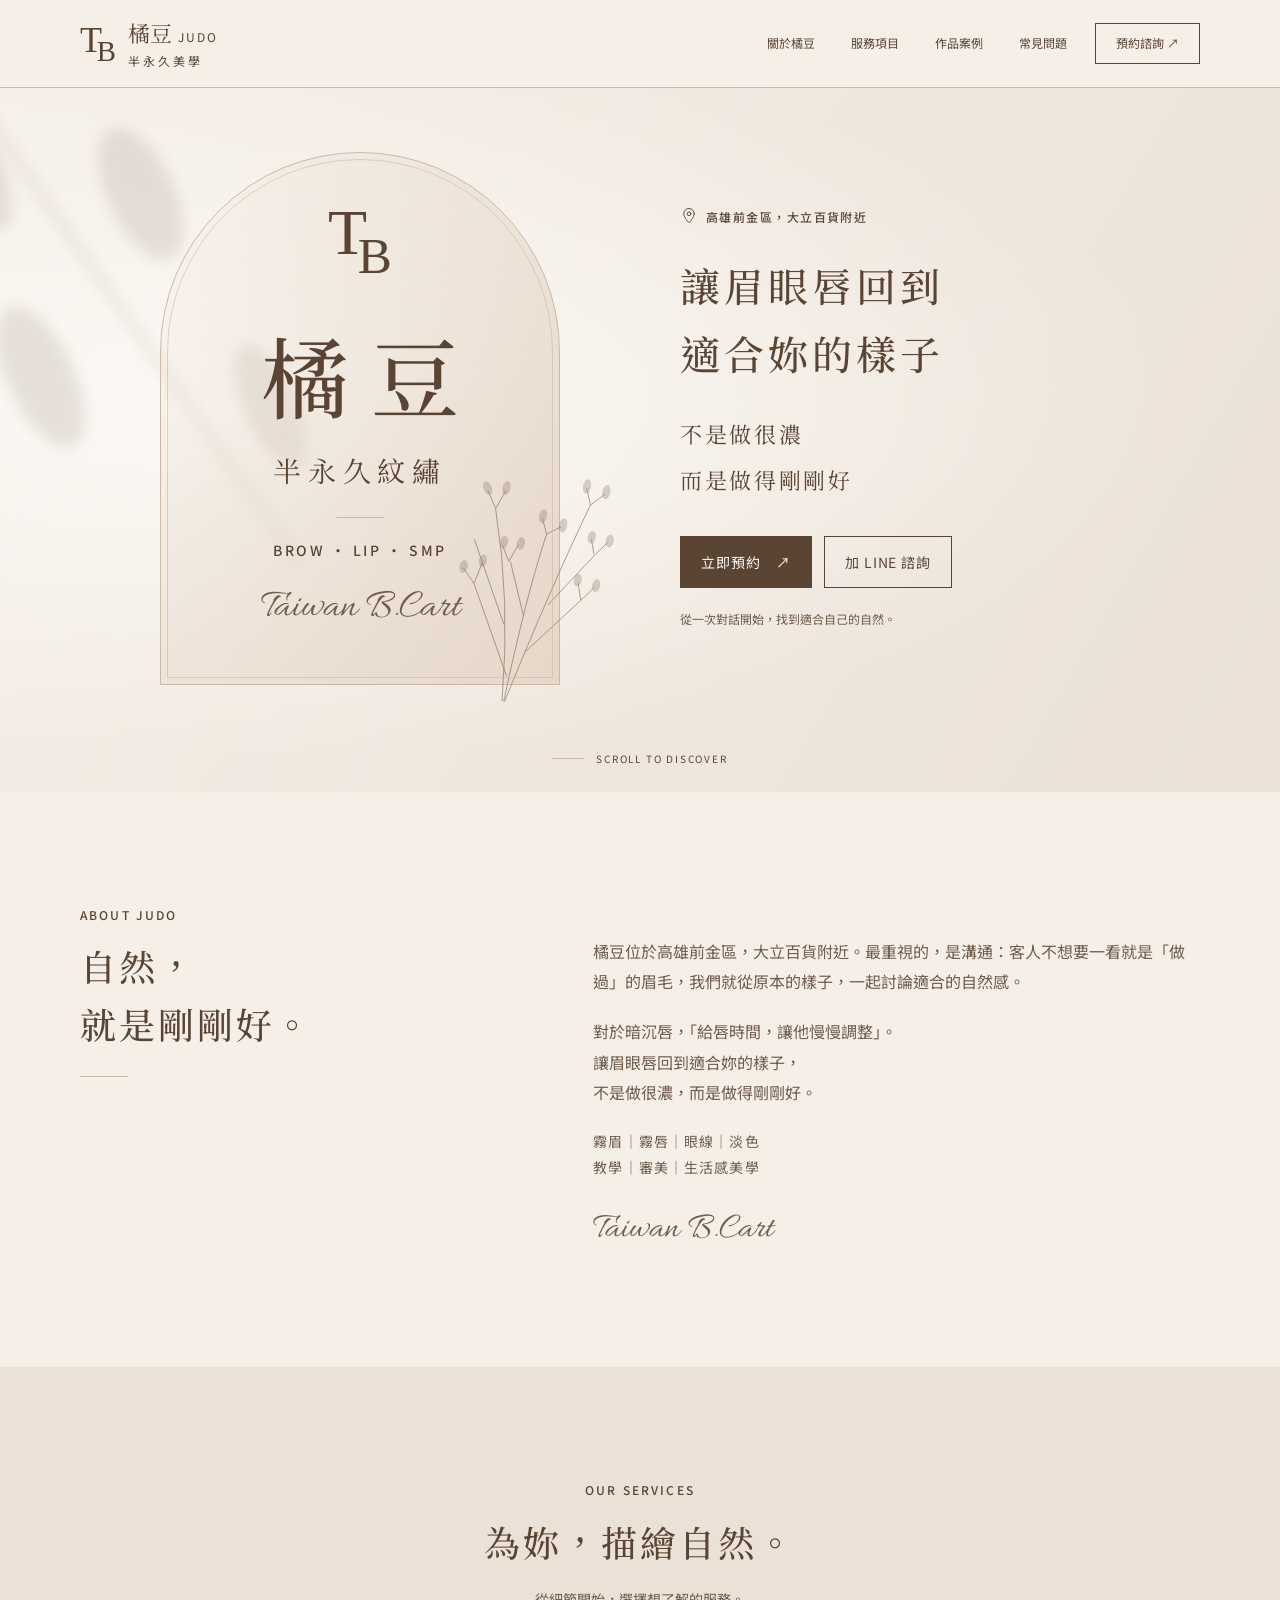
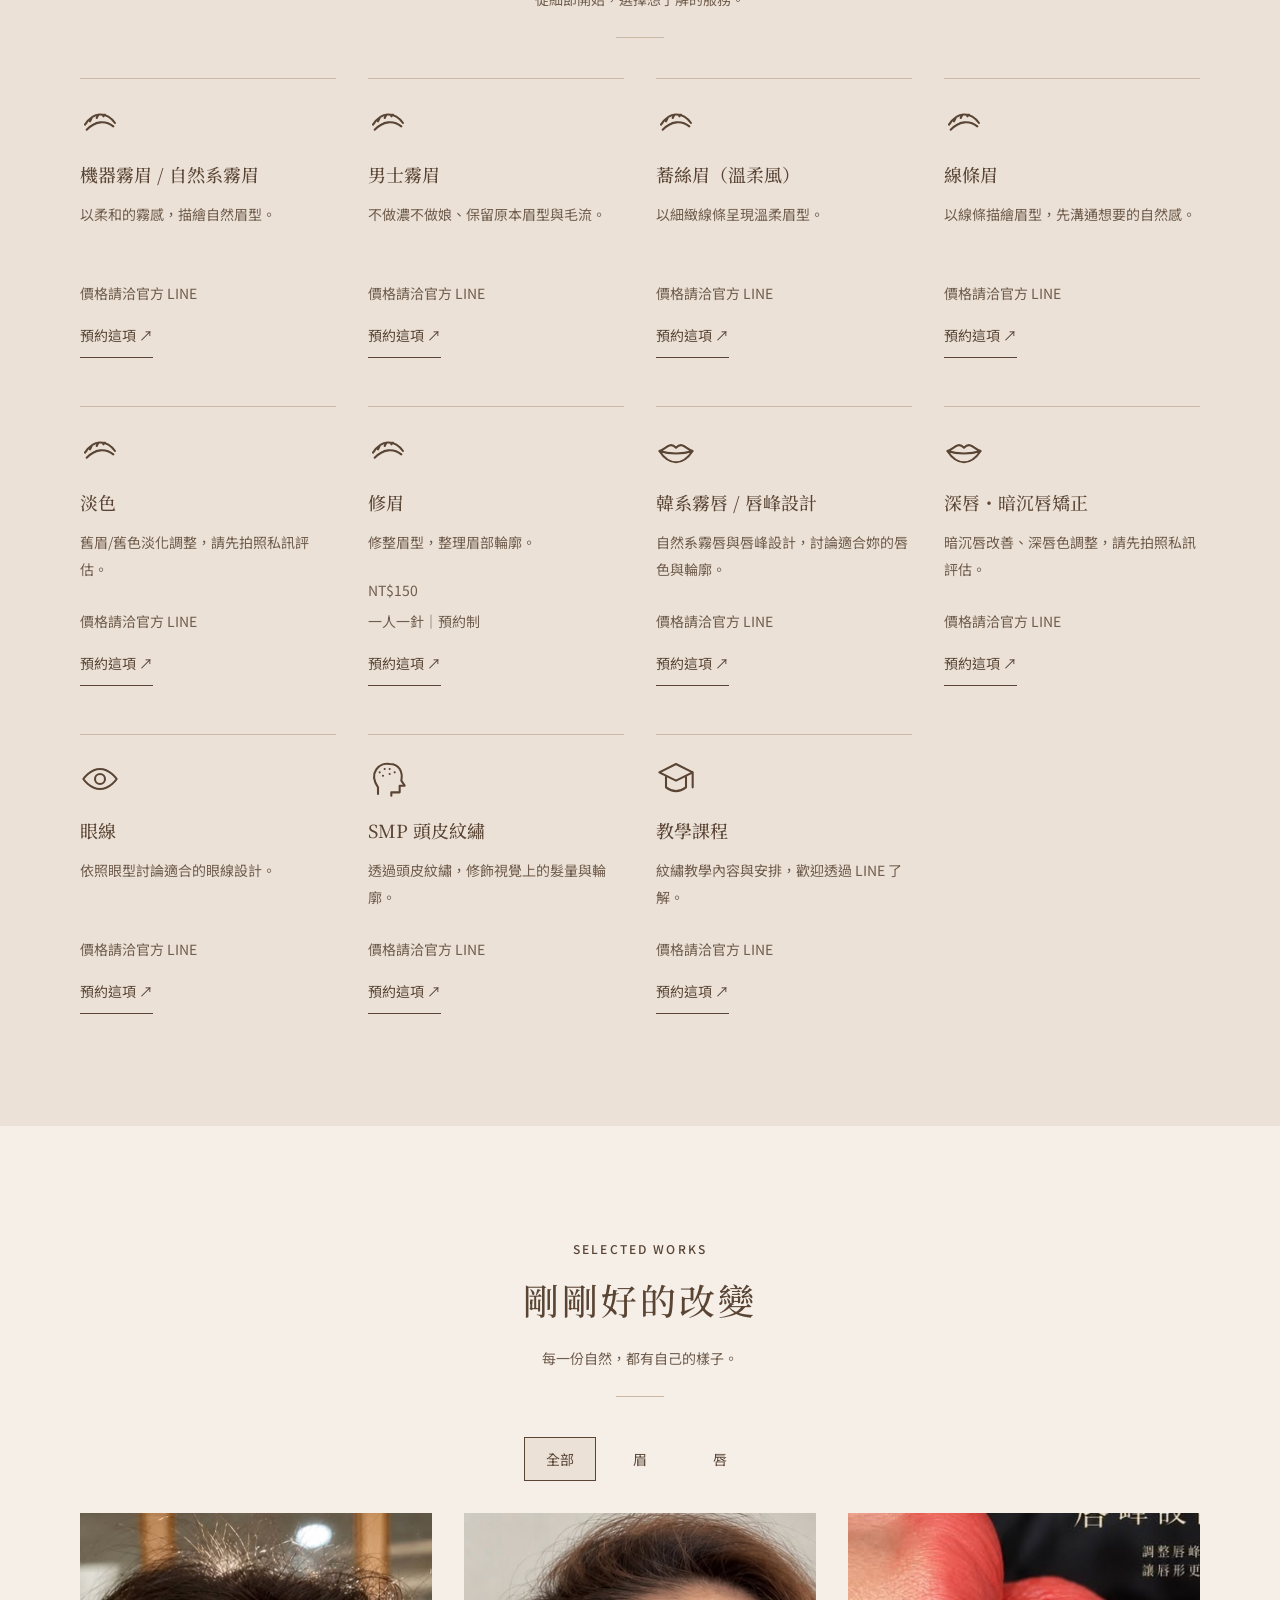
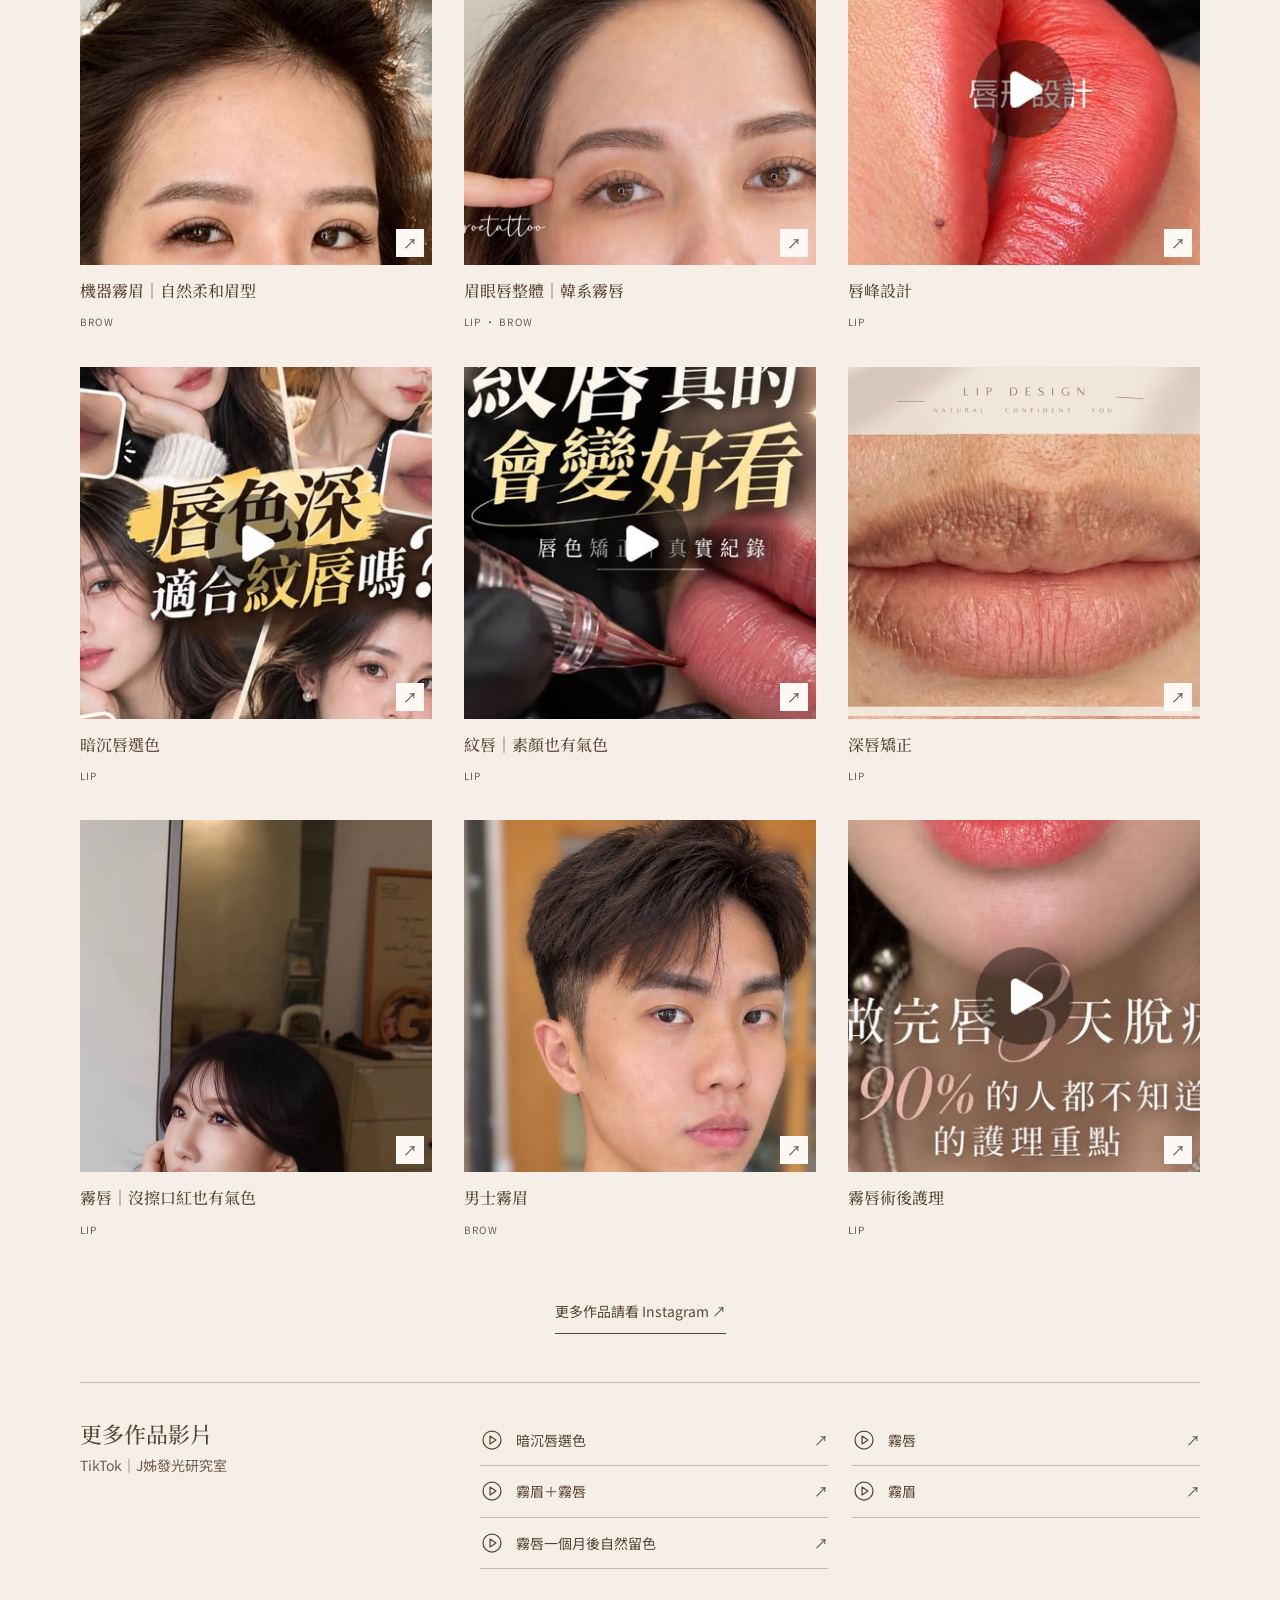
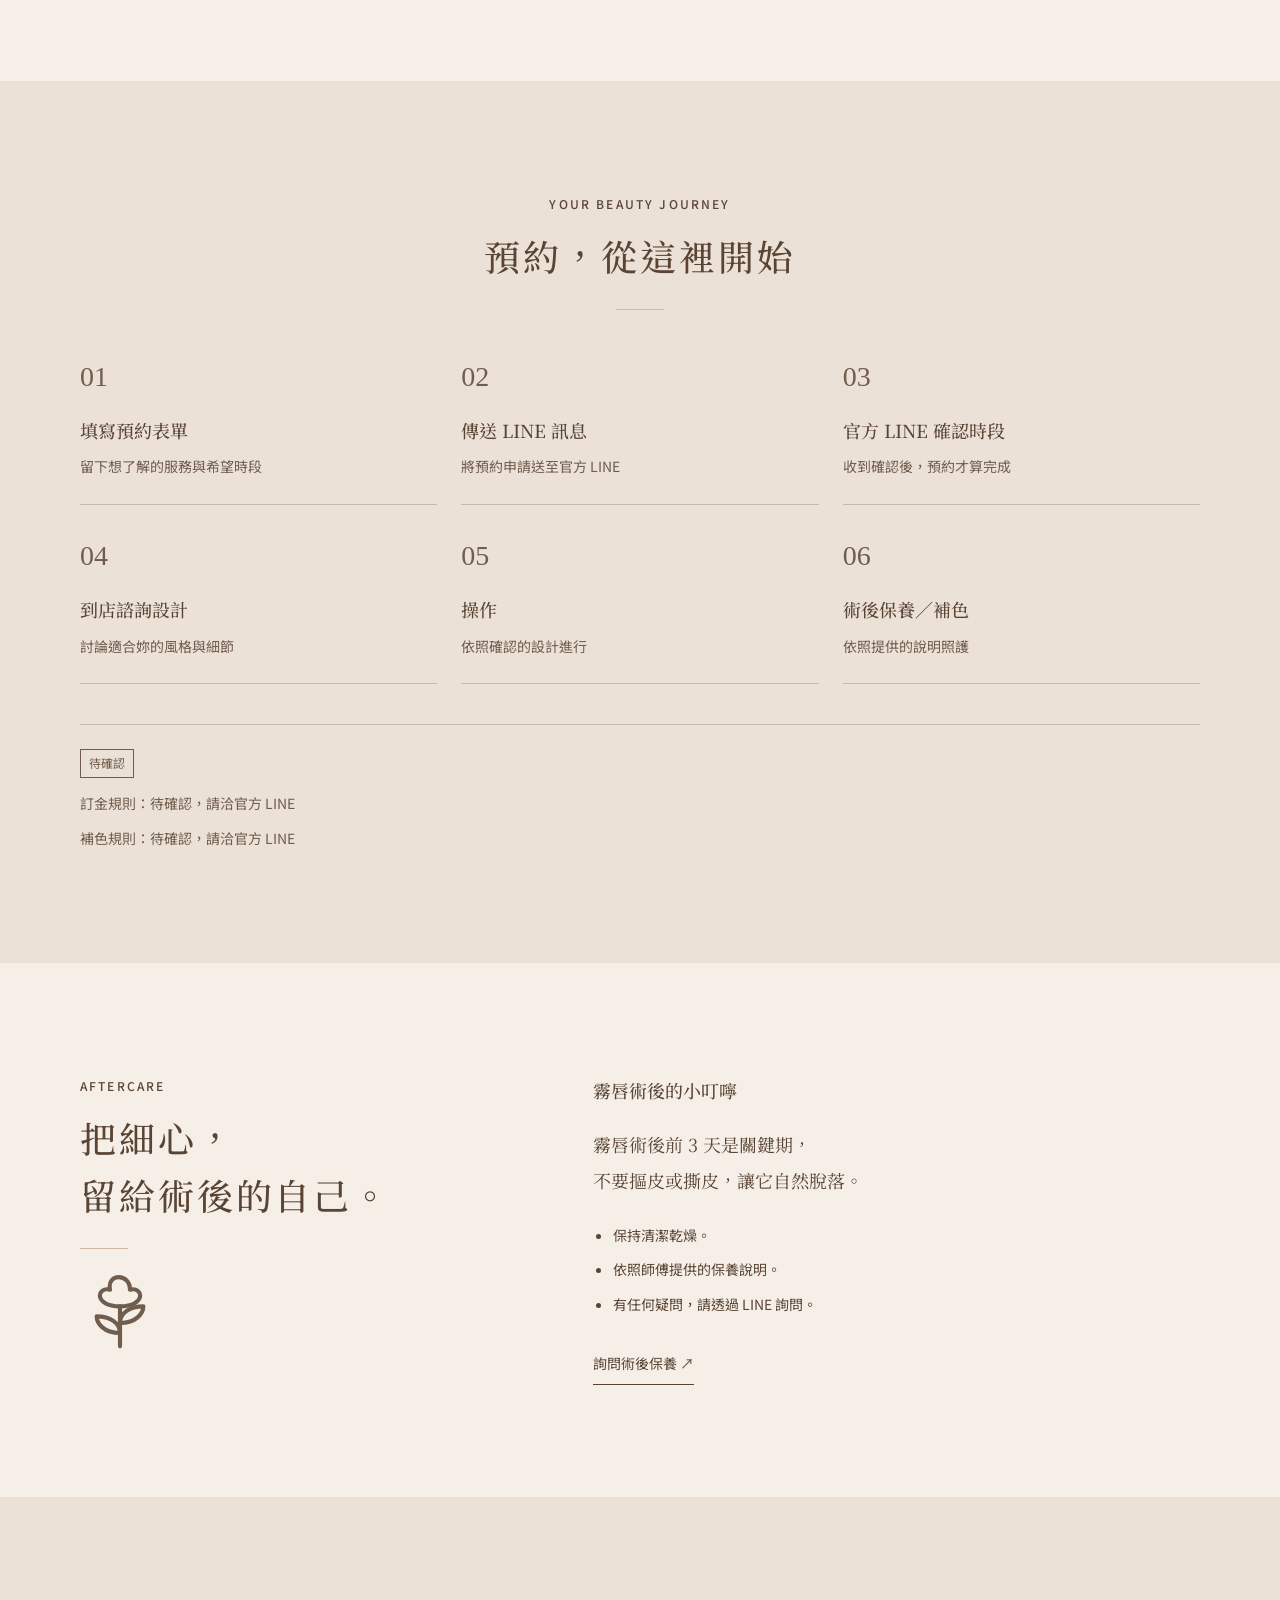
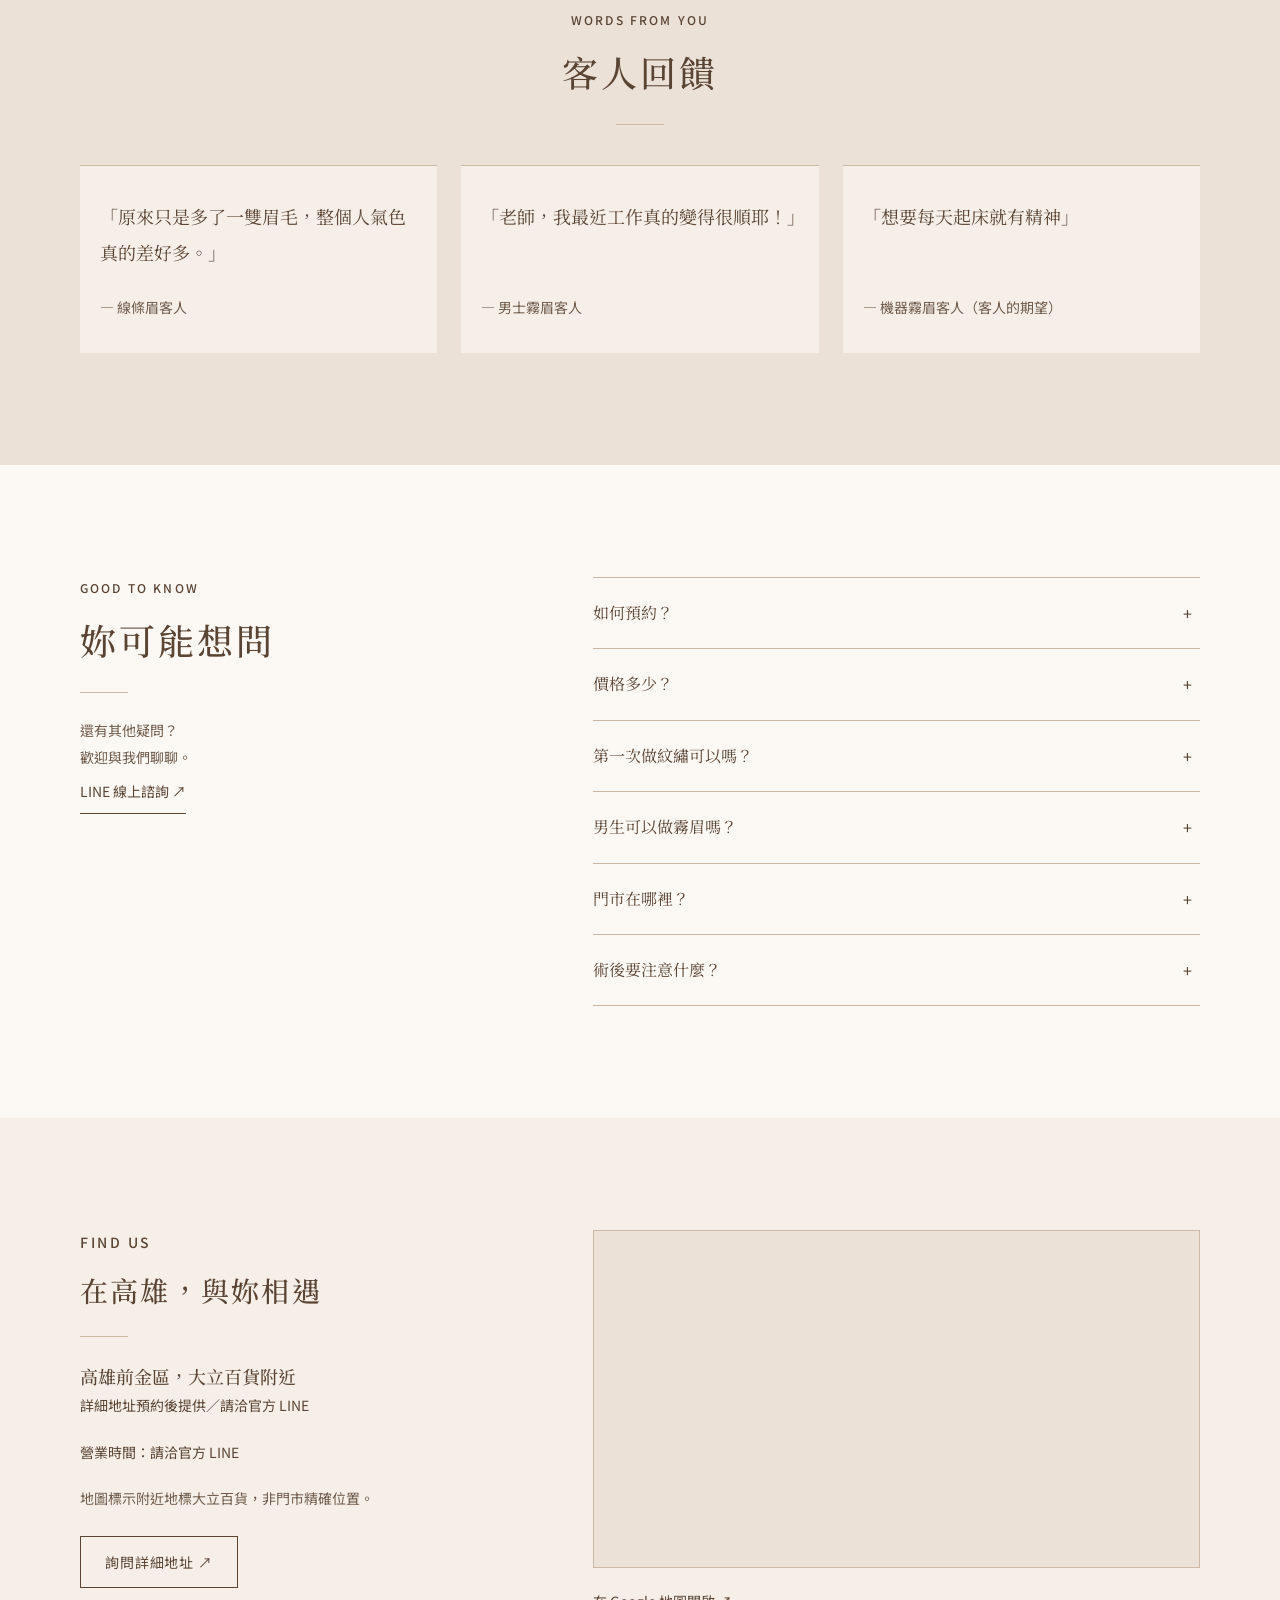
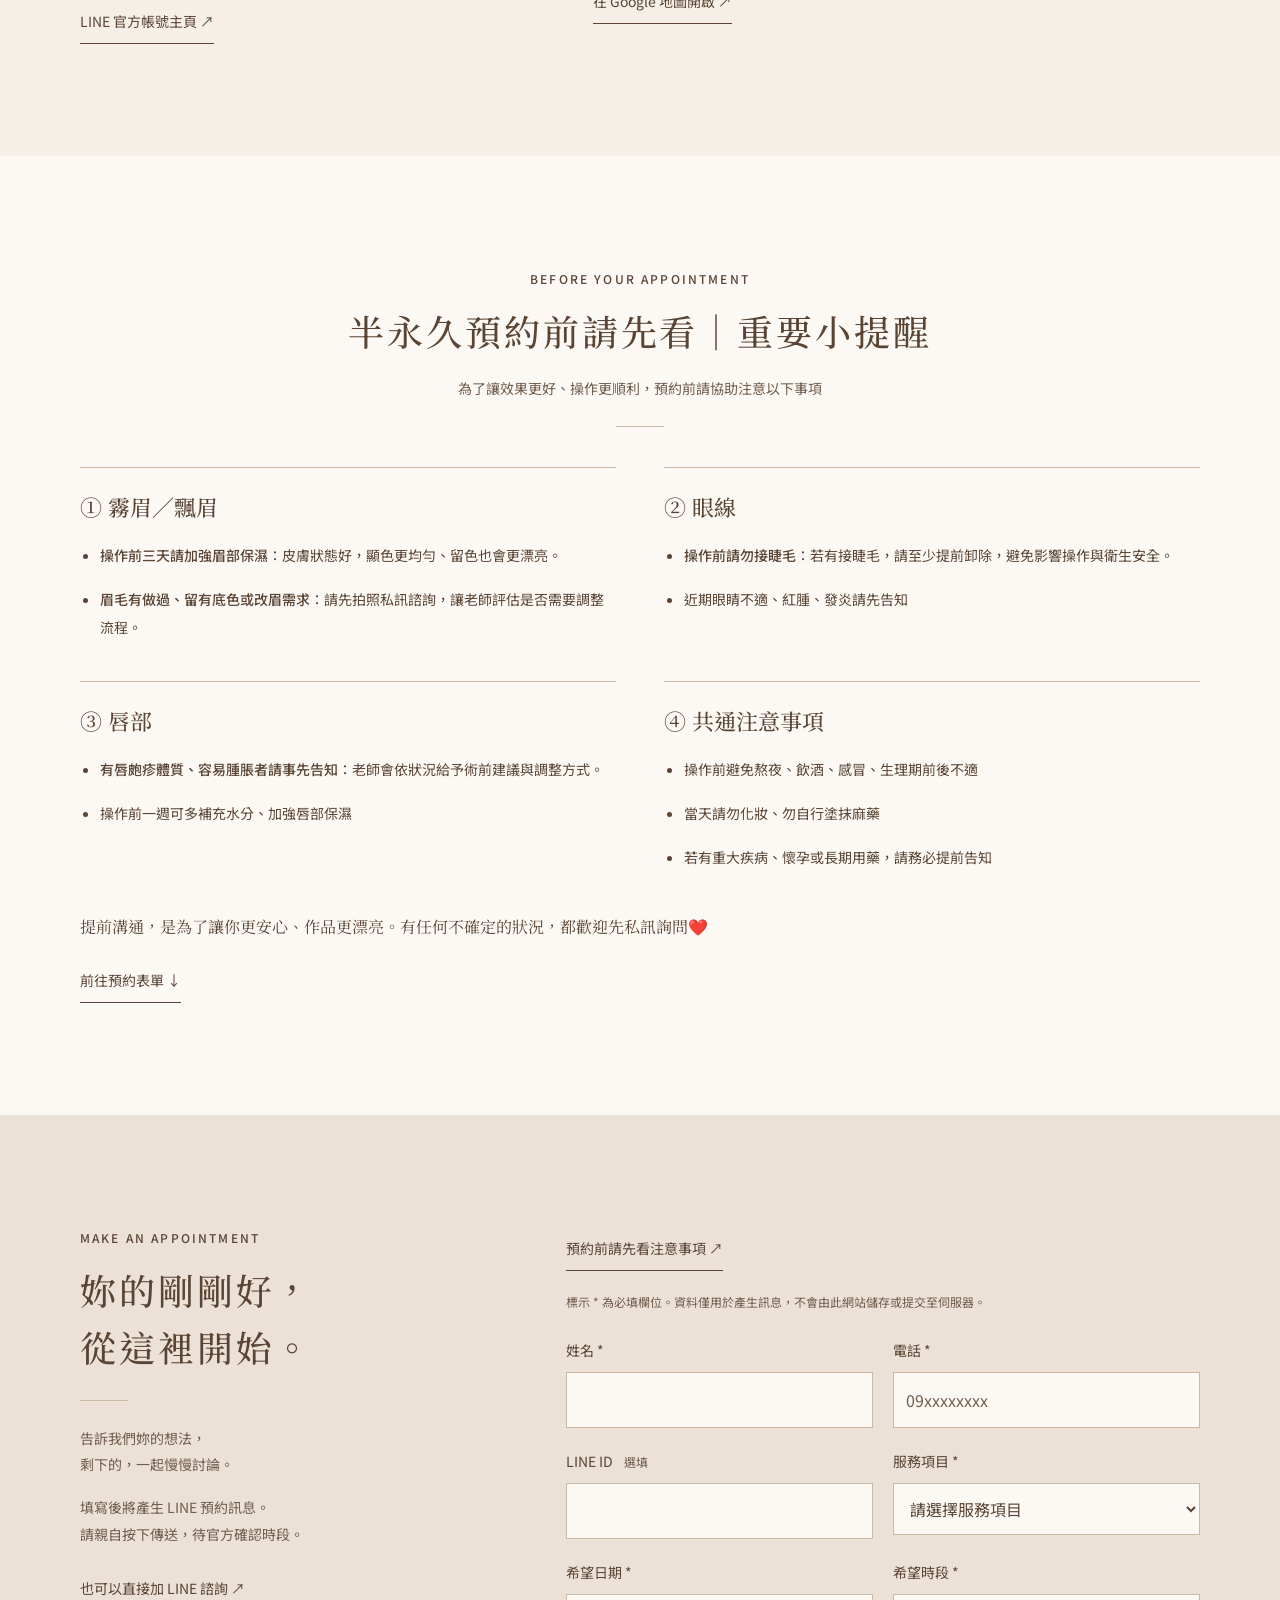
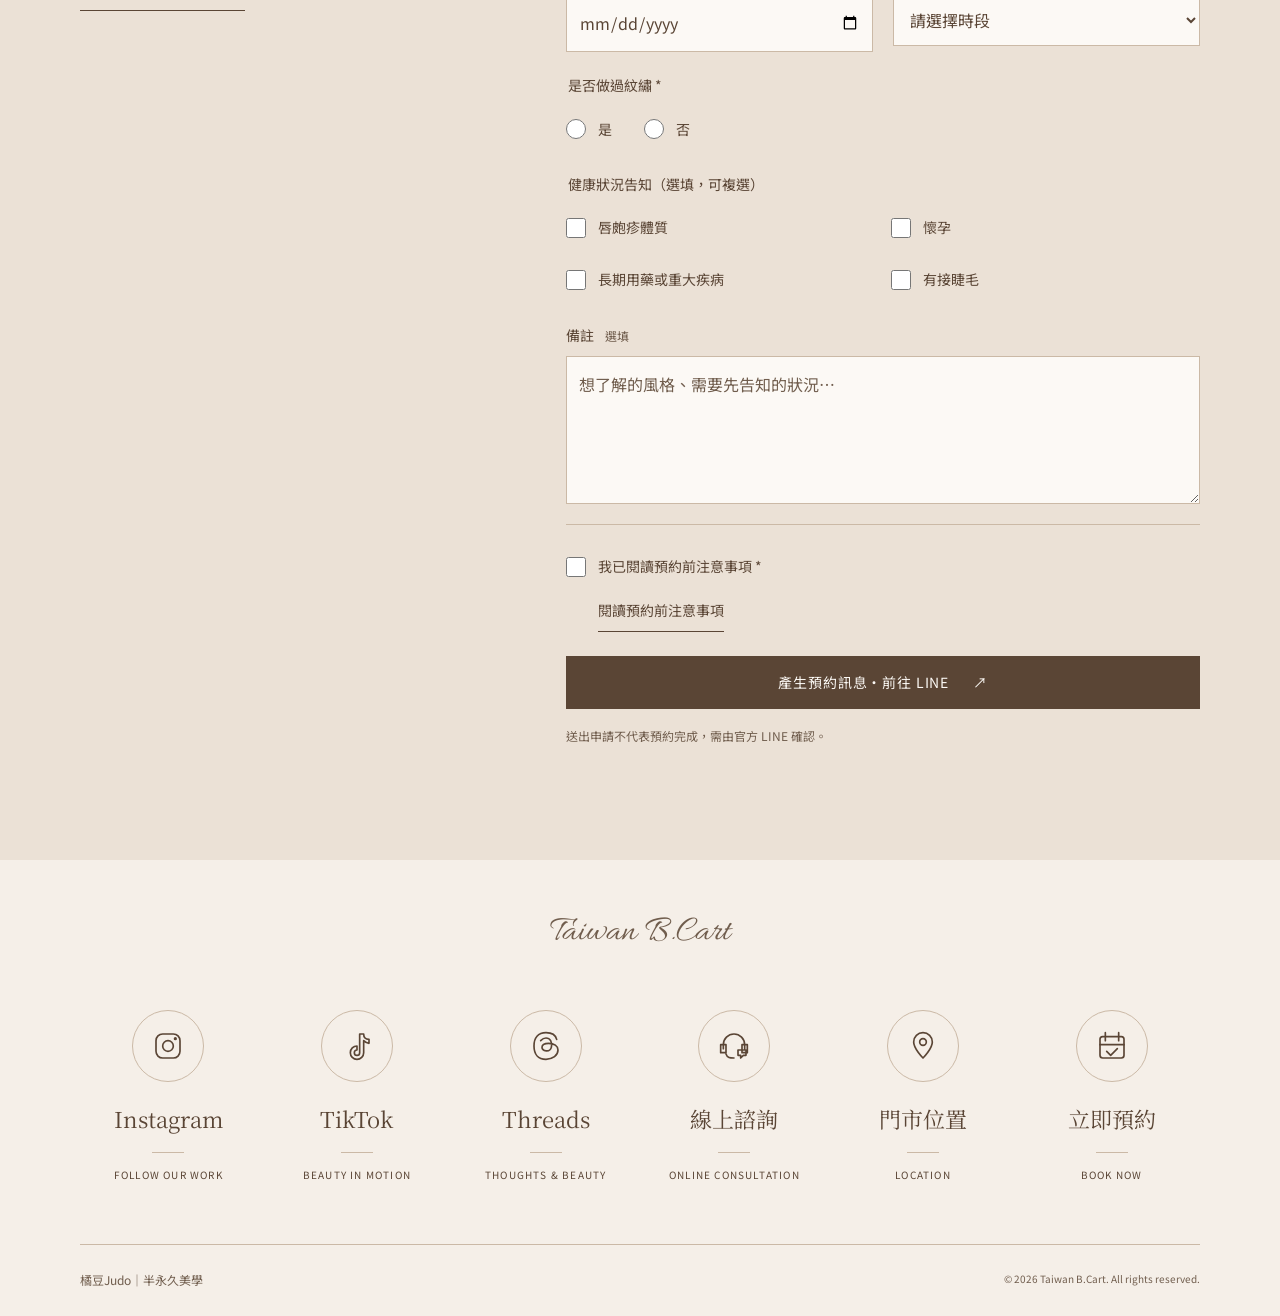
==== index.html @ 3e7ad9e1 "橘豆Judo 半永久美學 預約網站" ====
<!doctype html>
<html lang="zh-Hant-TW">
<head>
  <meta charset="utf-8">
  <meta name="viewport" content="width=device-width, initial-scale=1">
  <title>橘豆Judo｜半永久美學｜高雄前金區 霧眉・霧唇・SMP 紋繡</title>
  <meta name="description" content="橘豆Judo 半永久美學，位於高雄前金區，大立百貨附近。高雄霧眉、高雄霧唇諮詢，從自然系霧唇到深唇色調整，重視溝通與適合自己的樣子。詳細地址預約後提供／請洽官方 LINE。">
  <meta name="keywords" content="高雄霧唇,前金區霧唇,高雄霧眉,前金區霧眉,暗沉唇改善,深唇色調整,自然系霧唇">
  <meta name="theme-color" content="#f5efe8">
  <meta property="og:title" content="橘豆Judo｜半永久美學">
  <meta property="og:description" content="讓眉眼唇回到適合妳的樣子。高雄前金區，大立百貨附近，霧眉・自然系霧唇・SMP。詳細地址預約後提供／請洽官方 LINE。">
  <meta property="og:type" content="website">
  <meta property="og:locale" content="zh_TW">
  <meta property="og:image" content="https://erotoegnic.github.io/judo-brow-site/assets/cases/case01.jpg">
  <meta name="twitter:card" content="summary_large_image">
  <link rel="canonical" href="https://erotoegnic.github.io/judo-brow-site/">
  <meta property="og:url" content="https://erotoegnic.github.io/judo-brow-site/">
  <link rel="icon" type="image/svg+xml" href="favicon.svg">
  <link rel="shortcut icon" href="favicon.svg">
  <link rel="preconnect" href="https://fonts.googleapis.com">
  <link rel="preconnect" href="https://fonts.gstatic.com" crossorigin>
  <link href="https://fonts.googleapis.com/css2?family=Allura&family=Noto+Sans+TC:wght@400;500&family=Noto+Serif+TC:wght@400;500&display=swap" rel="stylesheet" media="print" onload="this.media='all'">
  <noscript><link href="https://fonts.googleapis.com/css2?family=Allura&family=Noto+Sans+TC:wght@400;500&family=Noto+Serif+TC:wght@400;500&display=swap" rel="stylesheet"></noscript>
  <link rel="stylesheet" href="css/style.css">
  <script src="js/data.js" defer></script>
  <script src="js/main.js" defer></script>
</head>
<body>
  <a class="skip-link" href="#main">跳至主要內容</a>
  <header class="site-header">
    <a class="brand" href="#home"><span class="monogram small"><span>T</span><span>B</span></span><span>橘豆 <span class="brand-latin">JUDO</span><small>半永久美學</small></span></a>
    <button class="menu-toggle" aria-controls="navigation" aria-expanded="false" aria-label="開啟導覽選單"><span></span><span></span></button>
    <nav id="navigation" aria-label="主要導覽">
      <a href="#about">關於橘豆</a><a href="#services">服務項目</a><a href="#cases">作品案例</a><a href="#faq">常見問題</a><a class="nav-book" href="#booking">預約諮詢 <span aria-hidden="true">↗</span></a>
    </nav>
  </header>
  <main id="main">
    <section id="home" class="hero">
      <div class="leaf-shadow" aria-hidden="true"></div>
      <div class="hero-inner container">
        <div class="hero-brand arch">
          <span class="monogram" aria-label="TB"><span>T</span><span>B</span></span>
          <h1>橘豆</h1><p class="brand-subtitle">半永久紋繡</p><span class="short-rule"></span>
          <p class="eyebrow">BROW • LIP • SMP</p><p class="script">Taiwan B.Cart</p>
          <svg class="flowers" viewBox="0 0 200 300" fill="none" aria-hidden="true"><g stroke="currentColor" stroke-width="1"><path d="M100 300Q84 174 42 66M103 300Q130 148 157 37M102 300Q102 163 111 84M99 268L35 163M115 234L170 156M82 205L24 109M131 170L176 96M104 190L74 127"/><path d="m42 66-14-20m14 20 8-25m-15 122-17-16m17 16 5-28m117-98-9-20m9 20 15-17m-61 64-9-18m9 18 16-13m43 85 13-19m-13 19-8-21m14-39 12-18m-14 18-7-18m-95 49-12-18m12 18 7-23"/></g><g fill="currentColor" opacity=".4"><ellipse cx="27" cy="43" rx="5" ry="9" transform="rotate(-35 27 43)"/><ellipse cx="50" cy="38" rx="5" ry="9"/><ellipse cx="18" cy="145" rx="5" ry="8"/><ellipse cx="40" cy="133" rx="5" ry="8"/><ellipse cx="148" cy="15" rx="5" ry="9"/><ellipse cx="173" cy="17" rx="5" ry="9"/><ellipse cx="102" cy="63" rx="5" ry="9"/><ellipse cx="129" cy="69" rx="5" ry="9"/><ellipse cx="185" cy="134" rx="5" ry="8"/><ellipse cx="161" cy="132" rx="5" ry="8"/><ellipse cx="190" cy="76" rx="5" ry="8"/><ellipse cx="167" cy="76" rx="5" ry="8"/><ellipse cx="61" cy="105" rx="5" ry="8"/><ellipse cx="82" cy="102" rx="5" ry="8"/></g></svg>
        </div>
        <div class="hero-copy">
          <p class="eyebrow location-label"><span data-icon="pin"></span><span data-setting="location">高雄前金區，大立百貨附近</span></p>
          <h2>讓眉眼唇回到<br>適合妳的樣子</h2>
          <p class="hero-tagline">不是做很濃<br>而是做得剛剛好</p>
          <div class="hero-actions"><a class="button" href="#booking">立即預約 <span aria-hidden="true">↗</span></a><a class="button secondary" data-contact="lineUrl" href="https://line.me/R/ti/p/@184kwhyi">加 LINE 諮詢</a></div>
          <p class="hero-note">從一次對話開始，找到適合自己的自然。</p>
        </div>
      </div>
      <a class="scroll-cue" href="#about"><span></span> SCROLL TO DISCOVER</a>
    </section>
    <section id="about" class="section container about-layout">
      <div class="section-heading"><p class="eyebrow">ABOUT JUDO</p><h2>自然，<br>就是剛剛好。</h2><span class="short-rule"></span></div>
      <div class="about-copy"><p>橘豆位於高雄前金區，大立百貨附近。最重視的，是溝通：客人不想要一看就是「做過」的眉毛，我們就從原本的樣子，一起討論適合的自然感。</p><p>對於暗沉唇，「給唇時間，讓他慢慢調整」。<br>讓眉眼唇回到適合妳的樣子，<br>不是做很濃，而是做得剛剛好。</p><p class="about-bio">霧眉｜霧唇｜眼線｜淡色<br>教學｜審美｜生活感美學</p><span class="script">Taiwan B.Cart</span></div>
    </section>
    <section id="services" class="section sand-section"><div class="container">
      <div class="section-heading centered"><p class="eyebrow">OUR SERVICES</p><h2>為妳，描繪自然。</h2><p>從細節開始，選擇想了解的服務。</p><span class="short-rule"></span></div>
      <div id="service-list" class="service-grid"></div>
    </div></section>
    <section id="cases" class="section container">
      <div class="section-heading centered"><p class="eyebrow">SELECTED WORKS</p><h2>剛剛好的改變</h2><p>每一份自然，都有自己的樣子。</p><span class="short-rule"></span></div>
      <div class="filters" role="group" aria-label="篩選作品"><button type="button" data-filter="all" aria-pressed="true">全部</button><button type="button" data-filter="brow" aria-pressed="false">眉</button><button type="button" data-filter="lip" aria-pressed="false">唇</button></div>
      <p id="gallery-status" class="sr-only" aria-live="polite"></p><div id="case-list" class="case-grid"></div>
      <div class="centered gallery-more"><a class="text-link" data-contact="instagram" href="https://www.instagram.com/jocelyn0504/" target="_blank" rel="noopener noreferrer">更多作品請看 Instagram <span aria-hidden="true">↗</span></a></div>
      <section id="work-videos" class="work-videos" hidden aria-labelledby="videos-title"><div><h3 id="videos-title">更多作品影片</h3><p class="small-copy">TikTok｜J姊發光研究室</p></div><div id="video-list" class="video-links"></div></section>
    </section>
    <section id="process" class="section sand-section"><div class="container">
      <div class="section-heading centered"><p class="eyebrow">YOUR BEAUTY JOURNEY</p><h2>預約，從這裡開始</h2><span class="short-rule"></span></div>
      <ol class="steps"><li><span>01</span><h3>填寫預約表單</h3><p>留下想了解的服務與希望時段</p></li><li><span>02</span><h3>傳送 LINE 訊息</h3><p>將預約申請送至官方 LINE</p></li><li><span>03</span><h3>官方 LINE 確認時段</h3><p>收到確認後，預約才算完成</p></li><li><span>04</span><h3>到店諮詢設計</h3><p>討論適合妳的風格與細節</p></li><li><span>05</span><h3>操作</h3><p>依照確認的設計進行</p></li><li><span>06</span><h3>術後保養／補色</h3><p>依照提供的說明照護</p></li></ol>
      <aside class="booking-rules" aria-label="訂金與補色規則"><span id="rules-status" class="pending">待確認</span><p id="deposit-rule"></p><p id="touchup-rule"></p></aside>
    </div></section>
    <section id="aftercare" class="section container care-layout"><div class="section-heading"><p class="eyebrow">AFTERCARE</p><h2>把細心，<br>留給術後的自己。</h2><span class="short-rule"></span><span class="care-icon" data-icon="flower"></span></div><div class="care-copy"><h3>霧唇術後的小叮嚀</h3><p class="care-emphasis">霧唇術後前 3 天是關鍵期，<br>不要摳皮或撕皮，讓它自然脫落。</p><ul><li>保持清潔乾燥。</li><li>依照師傅提供的保養說明。</li><li>有任何疑問，請透過 LINE 詢問。</li></ul><a class="text-link" data-contact="lineUrl" href="https://line.me/R/ti/p/@184kwhyi">詢問術後保養 <span aria-hidden="true">↗</span></a></div></section>
    <section id="testimonials" class="section sand-section" aria-labelledby="testimonials-title"><div class="container"><div class="section-heading centered"><p class="eyebrow">WORDS FROM YOU</p><h2 id="testimonials-title">客人回饋</h2><span class="short-rule"></span></div><div id="testimonial-list" class="quote-grid"></div></div></section>
    <section id="faq" class="section paper-section"><div class="container faq-layout"><div class="section-heading"><p class="eyebrow">GOOD TO KNOW</p><h2>妳可能想問</h2><span class="short-rule"></span><p>還有其他疑問？<br>歡迎與我們聊聊。</p><a class="text-link" data-contact="lineUrl" href="https://line.me/R/ti/p/@184kwhyi">LINE 線上諮詢 ↗</a></div><div id="faq-list"></div></div></section>
    <section id="location" class="section container location-layout"><div class="location-copy"><div class="section-heading"><p class="eyebrow">FIND US</p><h2>在高雄，與妳相遇</h2><span class="short-rule"></span></div><h3 data-setting="location">高雄前金區，大立百貨附近</h3><p data-setting="address">詳細地址預約後提供／請洽官方 LINE</p><p>營業時間：<span data-setting="hours">請洽官方 LINE</span></p><p class="small-copy">地圖標示附近地標大立百貨，非門市精確位置。</p><a class="button secondary" data-contact="lineUrl" href="https://line.me/R/ti/p/@184kwhyi">詢問詳細地址 ↗</a><p><a class="text-link" data-contact="linePage" href="https://page.line.me/184kwhyi" target="_blank" rel="noopener">LINE 官方帳號主頁 ↗</a></p></div><div class="map-area"><div class="map-frame"><!-- TODO: 取得真實地址後，替換 data.js contact.mapUrl 為門市地圖。 --><iframe id="location-map" loading="lazy" src="https://www.google.com/maps?q=%E9%AB%98%E9%9B%84%E5%A4%A7%E7%AB%8B%E7%99%BE%E8%B2%A8&amp;output=embed" title="高雄大立百貨附近地圖（非門市精確位置）" width="640" height="400" referrerpolicy="no-referrer-when-downgrade"></iframe></div><a class="text-link map-fallback" data-contact="mapLink" href="https://www.google.com/maps/search/?api=1&amp;query=%E9%AB%98%E9%9B%84%E5%A4%A7%E7%AB%8B%E7%99%BE%E8%B2%A8" target="_blank" rel="noopener">在 Google 地圖開啟 <span aria-hidden="true">↗</span></a></div></section>
    <section id="notice" class="section paper-section" aria-labelledby="notice-title" tabindex="-1"><div class="container"><div class="section-heading centered"><p class="eyebrow">BEFORE YOUR APPOINTMENT</p><h2 id="notice-title"></h2><p id="notice-intro"></p><span class="short-rule"></span></div><div id="notice-list" class="booking-notice-grid"></div><p id="notice-outro" class="notice-outro"></p><a class="text-link notice-return" href="#booking-form">前往預約表單 <span aria-hidden="true">↓</span></a></div></section>
    <section id="booking" class="section sand-section"><div class="container booking-layout"><div class="section-heading booking-intro"><p class="eyebrow">MAKE AN APPOINTMENT</p><h2>妳的剛剛好，<br>從這裡開始。</h2><span class="short-rule"></span><p>告訴我們妳的想法，<br>剩下的，一起慢慢討論。</p><p class="small-copy">填寫後將產生 LINE 預約訊息。<br>請親自按下傳送，待官方確認時段。</p><a class="text-link" data-contact="lineUrl" href="https://line.me/R/ti/p/@184kwhyi">也可以直接加 LINE 諮詢 ↗</a></div>
      <div class="booking-body"><form id="booking-form" novalidate hidden>
        <a class="text-link form-notice-link" href="#notice">預約前請先看注意事項 <span aria-hidden="true">↗</span></a>
        <p class="form-note">標示 <span aria-hidden="true">*</span> 為必填欄位。資料僅用於產生訊息，不會由此網站儲存或提交至伺服器。</p>
        <div class="form-grid">
          <div class="field"><label for="name">姓名 <span>*</span></label><input id="name" name="name" autocomplete="name" required maxlength="60" aria-describedby="name-error"><span id="name-error" class="error"></span></div>
          <div class="field"><label for="phone">電話 <span>*</span></label><input id="phone" name="phone" type="tel" autocomplete="tel" inputmode="tel" required placeholder="09xxxxxxxx" aria-describedby="phone-error"><span id="phone-error" class="error"></span></div>
          <div class="field"><label for="lineId">LINE ID <span class="optional">選填</span></label><input id="lineId" name="lineId" autocomplete="off" maxlength="100"></div>
          <div class="field"><label for="service">服務項目 <span>*</span></label><select id="service" name="service" required aria-describedby="service-error"><option value="">請選擇服務項目</option></select><span id="service-error" class="error"></span></div>
          <div class="field"><label for="date">希望日期 <span>*</span></label><input id="date" name="date" type="date" required aria-describedby="date-error"><span id="date-error" class="error"></span></div>
          <div class="field"><label for="time">希望時段 <span>*</span></label><select id="time" name="time" required aria-describedby="time-error"><option value="">請選擇時段</option><option>上午</option><option>下午</option><option>晚上</option></select><span id="time-error" class="error"></span></div>
          <fieldset class="field full"><legend>是否做過紋繡 <span>*</span></legend><div class="radio-row"><label><input type="radio" name="experience" value="是" required aria-describedby="experience-error"> 是</label><label><input type="radio" name="experience" value="否" required aria-describedby="experience-error"> 否</label></div><span id="experience-error" class="error"></span></fieldset>
          <fieldset class="field full"><legend>健康狀況告知（選填，可複選）</legend><div id="health-options" class="checkbox-grid"></div></fieldset>
          <div class="field full"><label for="notes">備註 <span class="optional">選填</span></label><textarea id="notes" name="notes" rows="4" maxlength="1500" placeholder="想了解的風格、需要先告知的狀況…"></textarea></div>
          <div class="field full notice-consent"><div><input id="noticeRead" name="noticeRead" type="checkbox" required aria-describedby="noticeRead-error"><label for="noticeRead">我已閱讀預約前注意事項 <span>*</span></label></div><a class="text-link" href="#notice">閱讀預約前注意事項</a><span id="noticeRead-error" class="error"></span></div>
        </div><p id="form-status" class="error" role="alert"></p><button class="button submit-button" type="submit">產生預約訊息・前往 LINE <span aria-hidden="true">↗</span></button><p class="small-copy">送出申請不代表預約完成，需由官方 LINE 確認。</p>
      </form>
      <section id="booking-confirmation" hidden aria-labelledby="confirmation-title"><span class="icon-circle" data-icon="check"></span><h3 id="confirmation-title" tabindex="-1">預約訊息已複製</h3><p>請在 LINE 中按下傳送，官方 LINE 確認後預約才算完成</p><pre id="message-preview"></pre><div class="confirmation-actions"><a id="send-line" class="button" href="https://line.me/R/ti/p/@184kwhyi" target="_blank" rel="noopener noreferrer">開啟 LINE 傳送 ↗</a><button id="copy-message" class="button secondary" type="button">複製訊息</button><button id="edit-booking" class="text-link" type="button">修改預約</button></div><p id="copy-status" role="status"></p></section>
      </div></div></section>
  </main>
  <footer class="site-footer"><div class="container"><p class="script footer-script">Taiwan B.Cart</p><div class="contact-grid"><a class="contact-tile" data-contact="instagram" href="https://www.instagram.com/jocelyn0504/" target="_blank" rel="noopener noreferrer"><span class="icon-circle" data-icon="instagram"></span><span>Instagram</span><i></i><small>FOLLOW OUR WORK</small></a><a class="contact-tile" data-contact="tiktok" href="https://www.tiktok.com/@0504jocelyn" target="_blank" rel="noopener noreferrer"><span class="icon-circle" data-icon="tiktok"></span><span>TikTok</span><i></i><small>BEAUTY IN MOTION</small></a><a class="contact-tile" data-contact="threads" href="https://www.threads.com/@jocelyn0504" target="_blank" rel="noopener"><span class="icon-circle" data-icon="threads"></span><span>Threads</span><i></i><small>THOUGHTS & BEAUTY</small></a><!-- TODO: FB 粉專網址 --><a class="contact-tile" data-contact="lineUrl" href="https://line.me/R/ti/p/@184kwhyi"><span class="icon-circle" data-icon="chat"></span><span>線上諮詢</span><i></i><small>ONLINE CONSULTATION</small></a><a class="contact-tile" href="#location"><span class="icon-circle" data-icon="pin"></span><span>門市位置</span><i></i><small>LOCATION</small></a><a class="contact-tile" href="#booking"><span class="icon-circle" data-icon="calendar"></span><span>立即預約</span><i></i><small>BOOK NOW</small></a></div><div class="footer-bottom"><span>橘豆Judo｜半永久美學</span><small>© <span id="year"></span> Taiwan B.Cart. All rights reserved.</small></div></div></footer>
  <a class="floating-line" data-contact="lineUrl" href="https://line.me/R/ti/p/@184kwhyi" aria-label="加入橘豆官方 LINE 諮詢"><span data-icon="chat"></span><span>LINE</span></a>
  <dialog id="lightbox" aria-labelledby="lightbox-title"><div class="lightbox-bar"><span id="lightbox-count"></span><button id="lightbox-close" class="icon-button" aria-label="關閉作品燈箱">×</button></div><img id="lightbox-image" alt="" width="640" height="640"><div class="lightbox-caption"><h2 id="lightbox-title"></h2><a id="lightbox-link" class="text-link" href="https://www.instagram.com/jocelyn0504/" target="_blank" rel="noopener noreferrer">在 Instagram 查看 ↗</a></div><div class="lightbox-controls"><button id="lightbox-prev" class="button secondary" aria-label="上一張作品">← 上一張</button><button id="lightbox-next" class="button secondary" aria-label="下一張作品">下一張 →</button></div></dialog>
  <noscript><div class="noscript">請開啟 JavaScript 以使用服務清單、作品與預約表單，或直接<a href="https://line.me/R/ti/p/@184kwhyi">透過官方 LINE 預約</a>。</div></noscript>
</body>
</html>
---- css/style.css ----
:root{--cream:#f5efe8;--paper:#fcf9f5;--sand:#ebe1d6;--beige:#e6d8c9;--ink:#5a4535;--muted:#705d4d;--line:#cbb9a6;--error:#963c32;--hover:#403024;--serif:'Noto Serif TC',serif;--sans:'Noto Sans TC',sans-serif;--script:'Allura',cursive;--s1:4px;--s2:8px;--s3:12px;--s4:16px;--s5:20px;--s6:24px;--s8:32px;--s10:40px;--s12:48px;--s16:64px;--s20:80px;--s28:112px;--small:14px;--caption:12px;--body:16px;--lead:18px;--card:22px;--heading:36px;--arch:999px;--transition:200ms ease}
*{box-sizing:border-box}html{scroll-behavior:smooth;scroll-padding-top:100px}body{margin:0;background:var(--cream);color:var(--ink);font-family:var(--sans);font-size:var(--body);line-height:1.9;-webkit-font-smoothing:antialiased}body.modal-open{overflow:hidden}a{color:inherit;text-decoration:none}button,input,select,textarea{font:inherit;color:inherit}button,a,input,select,textarea,summary{-webkit-tap-highlight-color:transparent}button{cursor:pointer}img,svg{max-width:100%}img{display:block}button{background:none}h1,h2,h3,p{margin:0}h1,h2,h3{font-family:var(--serif);font-weight:500}h2{font-size:clamp(28px,3.1vw,36px);line-height:1.6;letter-spacing:.08em;text-wrap:balance}h3{font-size:var(--lead);line-height:1.7}p+p{margin-top:var(--s5)}:focus-visible{outline:2px solid var(--ink);outline-offset:5px}button:disabled{opacity:.55;cursor:wait}[hidden]{display:none!important}.container{width:min(1120px,calc(100% - 48px));margin-inline:auto}.section{padding-block:var(--s20)}.sand-section{background:var(--sand)}.paper-section{background:var(--paper)}.centered{text-align:center}.eyebrow{font-size:var(--caption);font-family:var(--sans);letter-spacing:.18em;font-weight:500;line-height:1.8}.section-heading{margin-bottom:var(--s10)}.section-heading h2{margin-top:var(--s3)}.section-heading>p:not(.eyebrow){font-size:var(--small);margin-top:var(--s4);color:var(--muted)}.short-rule{display:block;width:48px;height:1px;background:var(--line);margin:var(--s6) 0}.centered .short-rule{margin-inline:auto}.script{font-family:var(--script);font-size:36px;line-height:1.4;font-weight:400;color:var(--muted)}.button{display:inline-flex;justify-content:center;align-items:center;gap:var(--s6);min-height:48px;padding:var(--s3) var(--s6);border:1px solid var(--ink);background:var(--ink);color:var(--paper);font-size:var(--small);letter-spacing:.06em;transition:background var(--transition),color var(--transition)}.button:hover{background:var(--hover)}.button.secondary{background:transparent;color:var(--ink)}.button.secondary:hover{background:var(--beige)}.text-link{display:inline-block;font-size:var(--small);border:0;border-bottom:1px solid var(--ink);padding:var(--s2) 0;transition:color var(--transition)}.text-link:hover{color:var(--hover)}.small-copy,.form-note{font-size:var(--small);color:var(--muted)}.sr-only{position:absolute;width:1px;height:1px;overflow:hidden;clip:rect(0,0,0,0);white-space:nowrap}.skip-link{position:fixed;top:8px;left:16px;transform:translateY(-180%);background:var(--ink);color:var(--paper);padding:12px;z-index:100}.skip-link:focus{transform:none}.site-header{position:sticky;top:0;z-index:20;min-height:80px;padding:var(--s4) var(--s6);display:flex;align-items:center;justify-content:space-between;background:var(--cream);border-bottom:1px solid var(--line)}.brand{display:flex;gap:var(--s3);align-items:center;font-family:var(--serif);font-size:var(--card);line-height:1.4}.brand-latin{font-family:var(--sans);font-size:var(--caption);letter-spacing:.16em}.brand small{display:block;font-family:var(--sans);font-size:var(--caption);letter-spacing:.25em;margin-top:var(--s1)}.monogram{position:relative;display:block;width:72px;height:88px;margin-inline:auto;font-family:Georgia,serif;font-size:72px;line-height:1}.monogram span:first-child{position:absolute;left:0;top:0}.monogram span:last-child{position:absolute;right:0;bottom:0;font-size:.8em}.monogram.small{width:36px;height:44px;font-size:36px;margin:0}.menu-toggle{border:0;width:48px;height:48px;display:grid;align-content:center;gap:8px;padding:12px}.menu-toggle span{display:block;height:1px;background:var(--ink);width:24px;transition:transform var(--transition)}.menu-toggle[aria-expanded=true] span:first-child{transform:translateY(4.5px) rotate(45deg)}.menu-toggle[aria-expanded=true] span:last-child{transform:translateY(-4.5px) rotate(-45deg)}#navigation{display:none;position:absolute;top:100%;left:0;right:0;background:var(--cream);padding:var(--s4) var(--s6) var(--s6);border-bottom:1px solid var(--line)}#navigation.open{display:grid;gap:var(--s2)}#navigation a{padding:var(--s3);font-size:var(--small)}#navigation a:hover{background:var(--sand)}#navigation .nav-book{border:1px solid var(--ink);text-align:center}.hero{position:relative;overflow:hidden;background:radial-gradient(ellipse at 20% 45%,var(--paper),transparent 65%),linear-gradient(120deg,var(--cream),var(--sand))}.hero-inner{padding-block:var(--s12) var(--s16);position:relative;display:grid;gap:var(--s10)}.hero-brand{position:relative;text-align:center;width:min(100%,360px);margin:auto;padding:var(--s10) var(--s6) var(--s8);background:linear-gradient(120deg,transparent,var(--beige));isolation:isolate}.arch{border:1px solid var(--line);border-radius:var(--arch) var(--arch) 0 0}.arch:before{content:'';position:absolute;inset:6px;border:1px solid var(--line);border-radius:inherit;pointer-events:none;opacity:.6}.hero-brand .monogram{width:48px;height:64px;font-size:48px;margin-bottom:var(--s6)}.hero-brand h1{font-size:72px;letter-spacing:.24em;padding-left:.24em;line-height:1.4}.brand-subtitle{font-family:var(--serif);font-size:22px;letter-spacing:.24em;margin-top:var(--s2)}.hero-brand .short-rule{margin:var(--s5) auto}.hero-brand .script{margin-top:var(--s4);font-size:36px}.flowers{position:absolute;width:120px;right:-32px;bottom:-16px;color:var(--muted);opacity:.65;z-index:-1;transform:rotate(12deg)}.hero-copy{position:relative;text-align:center}.location-label{display:flex;align-items:center;justify-content:center;gap:var(--s2);font-size:12px;letter-spacing:.12em}.location-label svg{width:18px;height:18px;display:block}.hero-copy h2{font-size:28px;margin:var(--s6) 0;line-height:1.7;letter-spacing:.1em}.hero-tagline{font-family:var(--serif);font-size:18px;line-height:2.1;letter-spacing:.12em}.hero-actions{display:flex;flex-wrap:wrap;justify-content:center;gap:var(--s3);margin-top:var(--s8)}.hero-actions .button{gap:var(--s4);padding-inline:var(--s5)}.hero-note{margin-top:var(--s5);font-size:12px;color:var(--muted)}.scroll-cue{position:relative;display:flex;align-items:center;justify-content:center;gap:var(--s3);font-size:10px;letter-spacing:.18em;padding-bottom:var(--s6)}.scroll-cue span{width:32px;height:1px;background:var(--line)}.leaf-shadow{position:absolute;pointer-events:none;top:-120px;left:-100px;width:400px;height:480px;opacity:.1;filter:blur(7px);transform:rotate(-25deg);background:radial-gradient(ellipse 28px 70px at 25% 20%,var(--ink) 90%,transparent),radial-gradient(ellipse 35px 75px at 50% 35%,var(--ink) 90%,transparent),radial-gradient(ellipse 35px 80px at 20% 55%,var(--ink) 90%,transparent),radial-gradient(ellipse 28px 70px at 55% 75%,var(--ink) 90%,transparent),linear-gradient(80deg,transparent 39%,var(--ink) 40%,transparent 41%)}.about-copy{color:var(--muted);font-size:16px}.about-copy .script{display:block;margin-top:var(--s6)}.desktop-only{display:none}.service-grid{display:grid;gap:var(--s8)}.service-card{border-top:1px solid var(--line);padding-top:var(--s6);display:flex;flex-direction:column;align-items:flex-start}.service-card .service-icon{width:40px;height:40px;margin-bottom:var(--s4)}.service-card h3{font-size:18px;margin-bottom:var(--s3)}.service-card p{font-size:14px;color:var(--muted)}.service-card .service-price{margin-top:auto;padding-top:var(--s5);font-size:12px}.service-card .text-link{margin-top:var(--s2);font-size:14px}.filters{display:flex;justify-content:center;gap:var(--s2);margin-bottom:var(--s8)}.filters button{min-width:72px;min-height:44px;border:1px solid transparent;padding:var(--s2) var(--s5);font-size:14px}.filters button[aria-pressed=true]{border-color:var(--ink);background:var(--sand)}.filters button:hover{background:var(--sand)}.case-grid{display:grid;grid-template-columns:repeat(2,minmax(0,1fr));gap:var(--s8) var(--s4)}.case-photo{display:block;overflow:hidden;background:var(--sand);position:relative}.case-photo img{width:100%;height:auto;aspect-ratio:1;object-fit:cover;transition:transform 240ms ease}.case-photo:hover img{transform:scale(1.03)}.case-photo:after{content:'↗';position:absolute;right:8px;bottom:8px;background:var(--paper);width:28px;height:28px;display:grid;place-items:center;font-size:14px}.case-card h3{font-size:14px;margin-top:var(--s3);text-wrap:pretty}.case-card small{font-size:10px;letter-spacing:.12em;color:var(--muted)}.gallery-more{margin-top:var(--s12)}.steps{list-style:none;padding:0;margin:0;display:grid;gap:var(--s6)}.steps li{display:grid;grid-template-columns:48px 1fr;column-gap:var(--s4);border-bottom:1px solid var(--line);padding-bottom:var(--s6)}.steps li>span{grid-row:span 2;font-family:Georgia,serif;font-size:28px;color:var(--muted)}.steps h3{font-size:18px}.steps p{font-size:14px;color:var(--muted);margin-top:var(--s2)}.notice{margin-top:var(--s12);padding:var(--s6);background:var(--cream)}ul{padding-left:var(--s5)}li+li{margin-top:var(--s2)}.notice ul{font-size:14px}.pending-rules{margin-top:var(--s6);border-top:1px solid var(--line);padding-top:var(--s5);font-size:14px}.pending{display:inline-block;padding:2px 8px;border:1px solid var(--muted);font-size:12px;margin-bottom:var(--s3)}.pending-rules p+p{margin-top:var(--s2)}.care-icon svg{width:80px;height:80px;color:var(--muted)}.care-copy>h3{font-size:18px}.care-copy .care-emphasis{font-family:var(--serif);font-size:18px;margin-top:var(--s5);line-height:2}.care-copy ul{font-size:14px;margin-block:var(--s6)}details{border-bottom:1px solid var(--line)}details:first-child{border-top:1px solid var(--line)}summary{cursor:pointer;list-style:none;padding:var(--s5) var(--s8) var(--s5) 0;position:relative;font-family:var(--serif);font-size:16px}summary::-webkit-details-marker{display:none}summary:after{content:'+';position:absolute;right:8px;top:20px;font-family:var(--sans)}details[open] summary:after{content:'−'}details p{padding:0 var(--s6) var(--s6) 0;color:var(--muted);font-size:14px}.location-copy p{font-size:14px}.location-copy .button{margin-top:var(--s6)}.map-frame{margin-top:var(--s8);background:var(--sand);border:1px solid var(--line);padding:var(--s2)}iframe{display:block;width:100%;height:320px;border:0}.location-layout .section-heading{margin-bottom:var(--s6)}.booking-intro .small-copy{margin-top:var(--s6)}.booking-intro .text-link{margin-top:var(--s5)}.form-note{font-size:12px;margin-bottom:var(--s6)}.form-grid{display:grid;gap:var(--s5)}.field{display:flex;flex-direction:column;min-width:0;gap:var(--s2);border:0;padding:0;margin:0}.field label,.field legend{font-size:14px}.field legend{margin-bottom:var(--s2)}.optional{font-size:12px;color:var(--muted);margin-left:var(--s2)}input:not([type=radio]):not([type=checkbox]),select,textarea{width:100%;max-width:100%;min-width:0;background:var(--paper);border:1px solid var(--line);border-radius:0;padding:var(--s3);min-height:48px;font-size:16px}textarea{resize:vertical}input::placeholder,textarea::placeholder{color:var(--muted);opacity:1}input[type=date]{display:block;min-height:52px}input[aria-invalid=true],select[aria-invalid=true]{border-color:var(--error)}input[type=radio]{width:20px;height:20px;accent-color:var(--ink);margin:0}.radio-row{display:flex;gap:var(--s8)}.radio-row label{display:flex;align-items:center;gap:var(--s3);min-height:44px}.error{color:var(--error);font-size:12px}.error:empty{display:none}.submit-button{width:100%;margin-top:var(--s6)}#booking-form>.small-copy{font-size:12px;margin-top:var(--s4)}#form-status{margin-top:var(--s4)}#booking-confirmation{padding:var(--s6);background:var(--paper);border:1px solid var(--line)}#confirmation-title{font-size:22px;margin-block:var(--s5)}#booking-confirmation>p{font-size:14px}pre{white-space:pre-wrap;overflow-wrap:anywhere;font:14px/1.9 var(--sans);background:var(--cream);padding:var(--s5);margin-block:var(--s6)}.confirmation-actions{display:flex;flex-wrap:wrap;gap:var(--s3)}#copy-status{margin-top:var(--s4)}.site-footer{padding-top:var(--s12);background:var(--cream)}.footer-script{text-align:center;margin-bottom:var(--s10);font-size:36px}.contact-grid{display:grid;grid-template-columns:repeat(2,minmax(0,1fr));gap:var(--s8) var(--s3)}.contact-tile{display:flex;flex-direction:column;align-items:center;text-align:center;padding:var(--s3) 0}.contact-tile:last-child{grid-column:1/-1}.icon-circle{display:inline-flex;align-items:center;justify-content:center;width:64px;height:64px;border:1px solid var(--line);border-radius:50%;margin-bottom:var(--s4);transition:background var(--transition)}.icon-circle svg{width:32px;height:32px}.contact-tile:hover .icon-circle{background:var(--sand)}.contact-tile>span:not(.icon-circle){font-family:var(--serif);font-size:18px}.contact-tile i{width:32px;height:1px;background:var(--line);margin:var(--s3) auto}.contact-tile small{font-size:10px;letter-spacing:.12em}.footer-bottom{margin-top:var(--s12);border-top:1px solid var(--line);padding:var(--s6) 0 calc(var(--s20) + env(safe-area-inset-bottom));display:flex;flex-direction:column;gap:var(--s2);text-align:center;font-size:12px;color:var(--muted)}.footer-bottom small{font-size:10px}.floating-line{position:fixed;bottom:calc(20px + env(safe-area-inset-bottom));right:20px;width:60px;height:60px;background:var(--ink);color:var(--paper);border-radius:50%;z-index:15;display:flex;flex-direction:column;align-items:center;justify-content:center;box-shadow:0 4px 16px #5a453520;font-size:10px;letter-spacing:.08em;line-height:1.3}.floating-line svg{width:24px;height:24px;display:block;margin-bottom:4px}dialog{border:1px solid var(--line);background:var(--paper);color:var(--ink);width:min(680px,calc(100% - 24px));max-height:calc(100dvh - 32px);padding:var(--s4);overflow:auto}dialog::backdrop{background:#403024cc}#lightbox-image{width:100%;max-height:60dvh;object-fit:contain;background:var(--cream)}.lightbox-bar{display:flex;align-items:center;justify-content:space-between;font-size:12px;margin-bottom:var(--s2)}.icon-button{border:0;font-size:28px;width:44px;height:44px;line-height:1}.lightbox-caption{padding:var(--s4) 0}.lightbox-caption h2{font-size:18px;letter-spacing:0}.lightbox-controls{display:flex;justify-content:space-between;gap:var(--s3)}.lightbox-controls .button{font-size:12px;padding:var(--s2) var(--s4)}.noscript{padding:24px;background:var(--paper);border:1px solid var(--ink)}
@media(min-width:600px){.service-grid{grid-template-columns:repeat(2,minmax(0,1fr))}.case-grid{gap:var(--s8)}.form-grid{grid-template-columns:repeat(2,minmax(0,1fr))}.full{grid-column:1/-1}.contact-grid{grid-template-columns:repeat(5,minmax(0,1fr))}.contact-tile:last-child{grid-column:auto}.contact-tile small{font-size:9px}.steps{grid-template-columns:repeat(2,minmax(0,1fr))}.steps li+li{margin-top:0}}
@media(min-width:768px){.section{padding-block:var(--s28)}.hero-inner{grid-template-columns:1fr 1fr;align-items:center;gap:var(--s12);padding-block:var(--s16)}.hero-brand{max-width:400px;padding:var(--s12) var(--s6)}.hero-brand h1{font-size:88px}.hero-brand .monogram{width:64px;height:80px;font-size:64px;margin-bottom:var(--s8)}.hero-brand .brand-subtitle{font-size:28px}.hero-brand .script{font-size:40px}.hero-brand .eyebrow{font-size:14px}.hero-copy{text-align:left}.hero-copy h2{font-size:36px}.location-label{justify-content:flex-start}.hero-actions{justify-content:flex-start}.flowers{width:160px;right:-48px;bottom:-20px}.about-layout,.care-layout,.faq-layout,.location-layout,.booking-layout{display:grid;grid-template-columns:1fr 1.35fr;gap:var(--s16);align-items:start}.about-layout .section-heading,.care-layout .section-heading,.faq-layout .section-heading{margin:0}.about-copy{padding-top:var(--s8)}.case-grid{grid-template-columns:repeat(3,minmax(0,1fr))}.case-card h3{font-size:16px}.steps{grid-template-columns:repeat(3,minmax(0,1fr))}.steps li{display:block}.steps h3{margin-top:var(--s3)}.notice{display:grid;grid-template-columns:1fr 1.2fr;column-gap:var(--s10);padding:var(--s8)}.notice h3{grid-column:1}.notice ul{grid-column:1;margin-bottom:0}.pending-rules{grid-column:2;grid-row:1/3;margin:0;padding:0 0 0 var(--s8);border-top:0;border-left:1px solid var(--line)}.map-frame{margin:0}.location-copy .section-heading h2{font-size:28px}.booking-layout{grid-template-columns:.8fr 1.2fr}.booking-body{min-width:0}.booking-intro{position:sticky;top:120px}.footer-bottom{flex-direction:row;justify-content:space-between;padding-bottom:var(--s6)}.desktop-only{display:block}}
@media(min-width:1024px){.site-header{padding-inline:max(40px,calc((100% - 1120px)/2));min-height:88px}.menu-toggle{display:none}#navigation{position:static;display:flex;align-items:center;gap:var(--s5);padding:0;border:0}#navigation.open{display:flex}#navigation a{padding:var(--s2);font-size:12px}#navigation .nav-book{padding:var(--s2) var(--s5)}.hero-inner{min-height:660px;gap:var(--s20);padding-inline:var(--s10)}.hero-copy h2{font-size:40px}.hero-brand{width:400px}.hero-copy .hero-tagline{font-size:22px}.service-grid{grid-template-columns:repeat(4,minmax(0,1fr));gap:var(--s12) var(--s8)}.service-card{min-height:280px}.floating-line{display:none}.contact-tile small{font-size:10px}.contact-tile>span:not(.icon-circle){font-size:22px}.icon-circle{width:72px;height:72px}.leaf-shadow{width:560px;height:620px;opacity:.12}}
@media(prefers-reduced-motion:reduce){html{scroll-behavior:auto}*,*:before,*:after{transition:none!important;animation:none!important}}

.service-grid{grid-template-columns:repeat(2,minmax(0,1fr));gap:var(--s8) var(--s4)}
.service-card{padding-top:var(--s4)}
.service-card h3{font-size:var(--body);text-wrap:pretty;overflow-wrap:anywhere}
.service-card .service-icon{width:32px;height:32px;margin-bottom:var(--s3)}
.service-card .service-price,.service-card .price-note{font-size:var(--small)}
.service-card .price-note{margin-top:var(--s1)}
.about-bio{font-size:var(--small);letter-spacing:.08em}
.booking-rules{margin-top:var(--s10);border-top:1px solid var(--line);padding-top:var(--s6);font-size:var(--small);color:var(--muted)}
.booking-rules p+p{margin-top:var(--s2)}
.work-videos{margin-top:var(--s12);border-top:1px solid var(--line);padding-top:var(--s8)}
.work-videos h3{font-size:var(--card)}
.video-links{display:grid;margin-top:var(--s5)}
.video-links a{display:flex;align-items:center;gap:var(--s3);min-height:48px;padding-block:var(--s3);border-bottom:1px solid var(--line);font-size:var(--small)}
.video-links a:hover{color:var(--hover);background:var(--sand)}
.video-links svg{width:24px;height:24px;flex-shrink:0}
.video-arrow{margin-left:auto}
.quote-grid{display:grid;gap:var(--s6)}
.quote-card{margin:0;padding:var(--s8) var(--s6);background:var(--cream);border-top:1px solid var(--line);display:flex;flex-direction:column;gap:var(--s6)}
.quote-card blockquote{margin:0;font-family:var(--serif);font-size:var(--lead);line-height:2;text-wrap:pretty}
.quote-card figcaption{margin-top:auto;font-size:var(--small);color:var(--muted)}
.map-fallback{margin-top:var(--s3)}
.location-copy>.button+p{margin-top:var(--s3)}
.booking-notice-grid{display:grid;gap:var(--s8)}
#notice-title span{display:inline-block}
#notice-intro{text-wrap:balance}
.booking-notice-card{padding-top:var(--s5);border-top:1px solid var(--line)}
.booking-notice-card h3{font-size:var(--card)}
.booking-notice-card ul{margin:var(--s4) 0 0;padding-left:var(--s5);font-size:var(--small);line-height:2}
.booking-notice-card strong{font-weight:500}
.booking-notice-card li+li{margin-top:var(--s4)}
.notice-outro{margin-top:var(--s10);font-family:var(--serif);font-size:var(--body);line-height:2;max-width:720px}
.notice-return{margin-top:var(--s4)}
.form-notice-link{margin-bottom:var(--s5)}
.checkbox-grid{display:grid;gap:var(--s2)}
.checkbox-grid label,.notice-consent>div{display:flex;align-items:flex-start;gap:var(--s3);min-height:44px;padding-block:var(--s2)}
input[type=checkbox]{width:20px;height:20px;min-height:20px;padding:0;margin:var(--s1) 0 0;flex-shrink:0;accent-color:var(--ink)}
input[type=checkbox][aria-invalid=true]{outline:2px solid var(--error);outline-offset:2px}
.notice-consent{border-top:1px solid var(--line);padding-top:var(--s5);align-items:flex-start}
.notice-consent label{cursor:pointer}
.notice-consent .text-link{margin-left:var(--s8);padding-top:0}
.notice-consent .error{margin-left:var(--s8)}
.contact-tile:last-child{grid-column:auto}
@media(min-width:600px){
  .video-links{grid-template-columns:repeat(2,minmax(0,1fr));gap:0 var(--s6)}
  .checkbox-grid{grid-template-columns:repeat(2,minmax(0,1fr));column-gap:var(--s4)}
  .contact-grid{grid-template-columns:repeat(3,minmax(0,1fr))}
}
@media(min-width:768px){
  .booking-notice-grid{grid-template-columns:repeat(2,minmax(0,1fr));gap:var(--s10) var(--s12)}
  .quote-grid{grid-template-columns:repeat(3,minmax(0,1fr))}
  .quote-card{padding:var(--s8) var(--s5)}
  .service-card h3{font-size:var(--lead)}
}
@media(min-width:1024px){
  .service-grid{grid-template-columns:repeat(4,minmax(0,1fr));gap:var(--s12) var(--s8)}
  .service-card{padding-top:var(--s6)}
  .service-card .service-icon{width:40px;height:40px;margin-bottom:var(--s4)}
  .work-videos{display:grid;grid-template-columns:1fr 2fr;gap:var(--s10)}
  .video-links{margin-top:0}
  .contact-grid{grid-template-columns:repeat(6,minmax(0,1fr))}
}
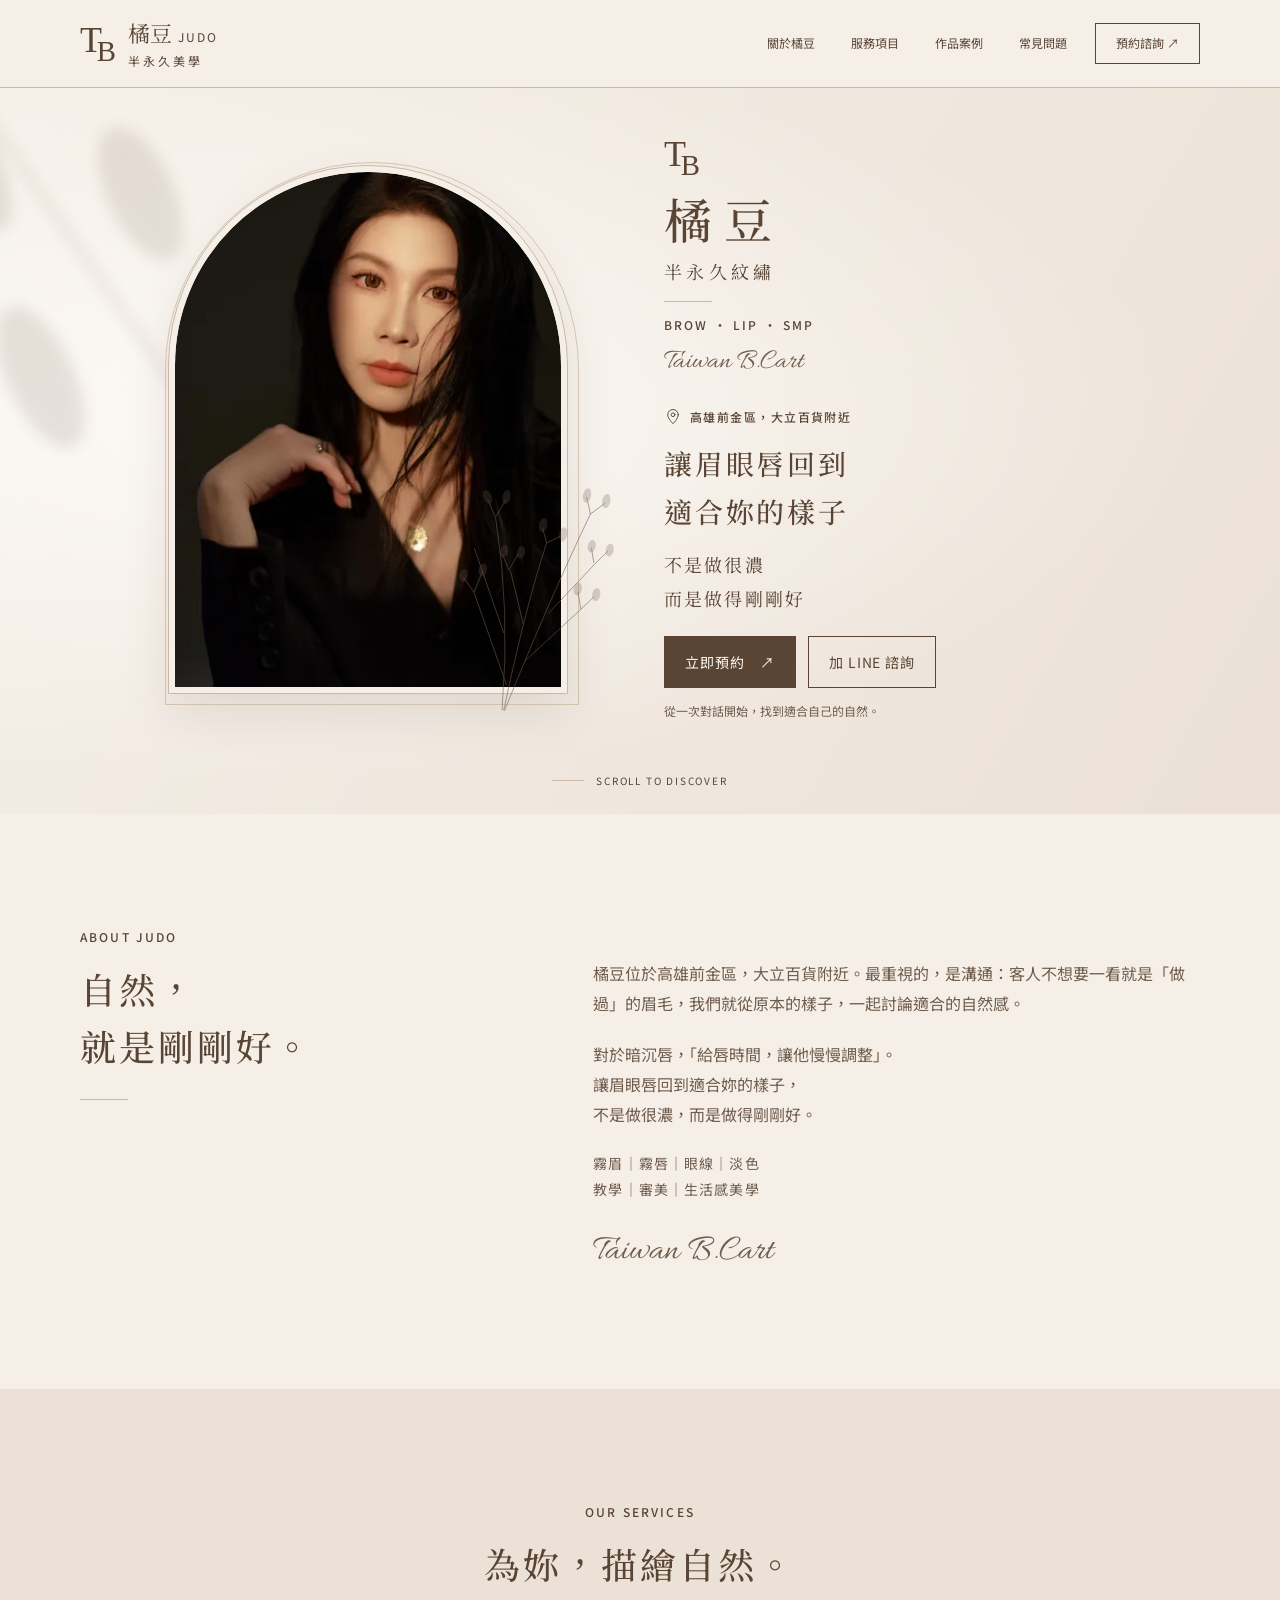
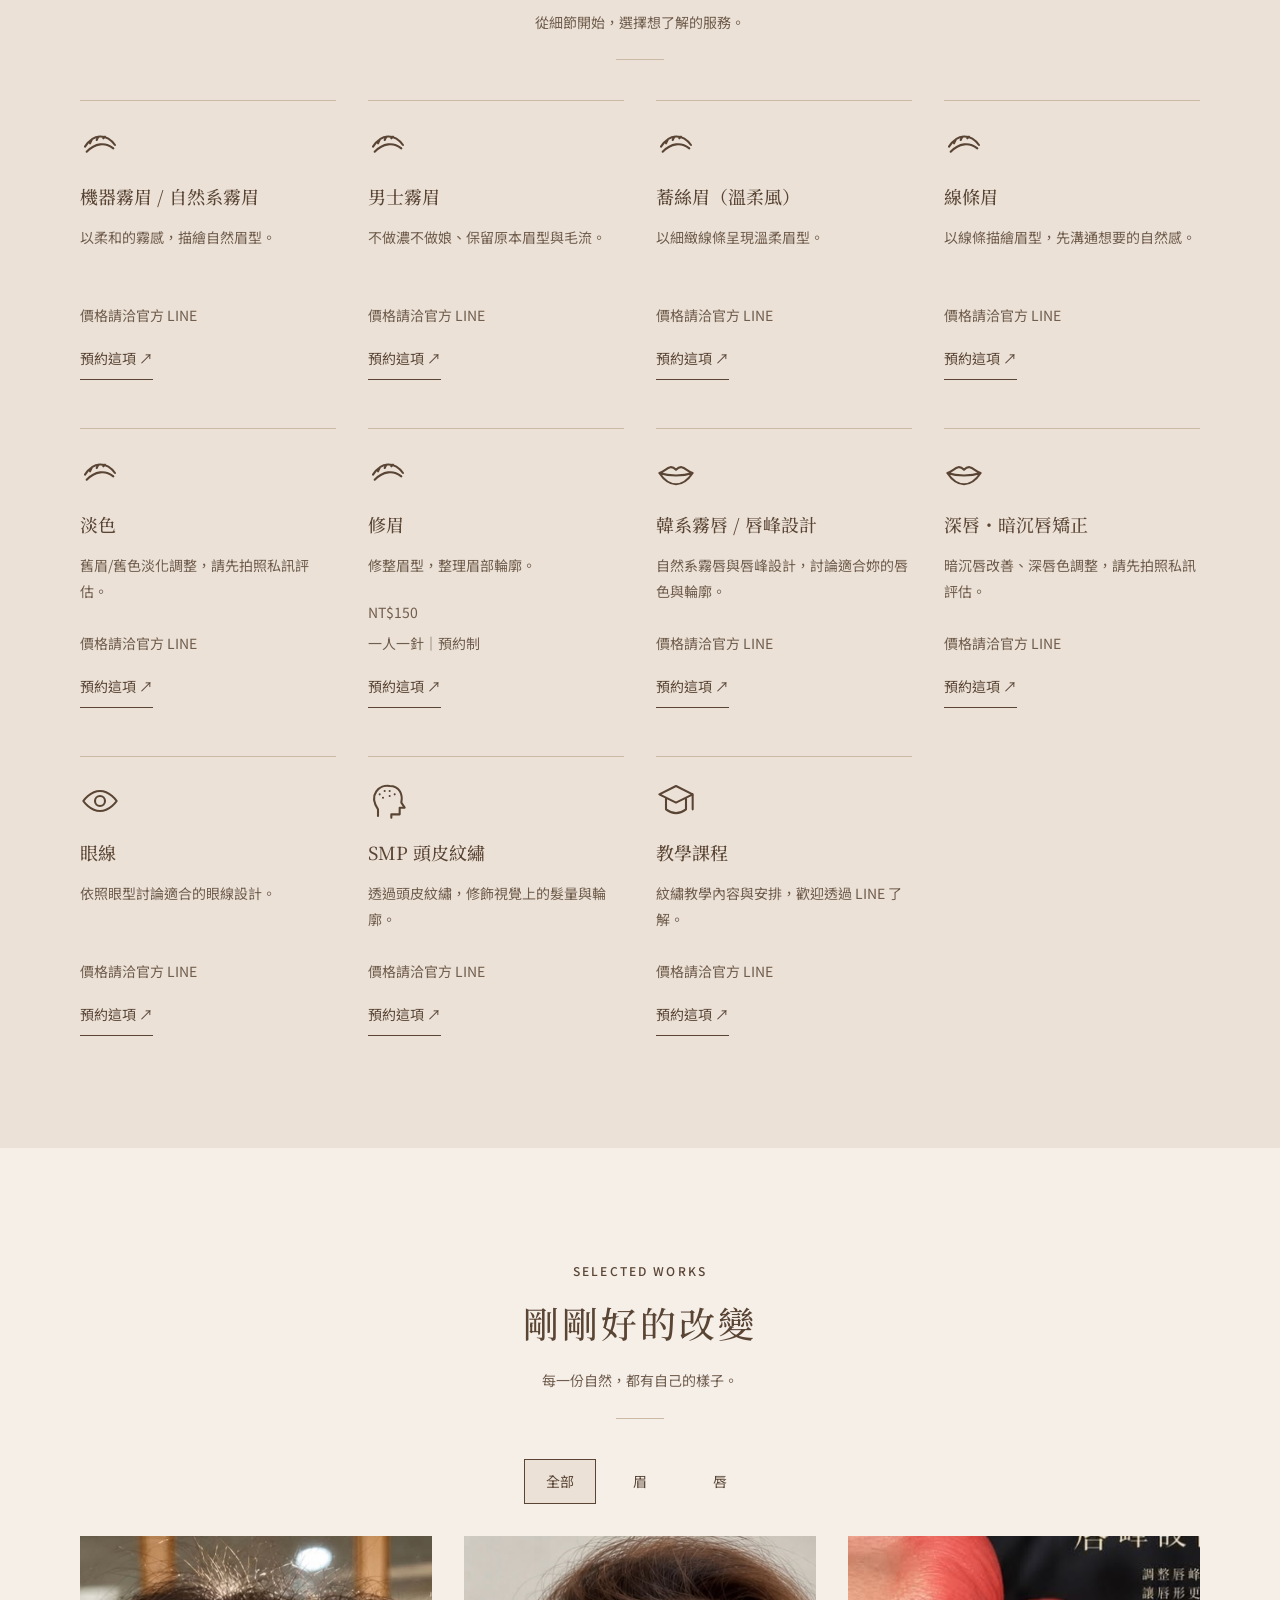
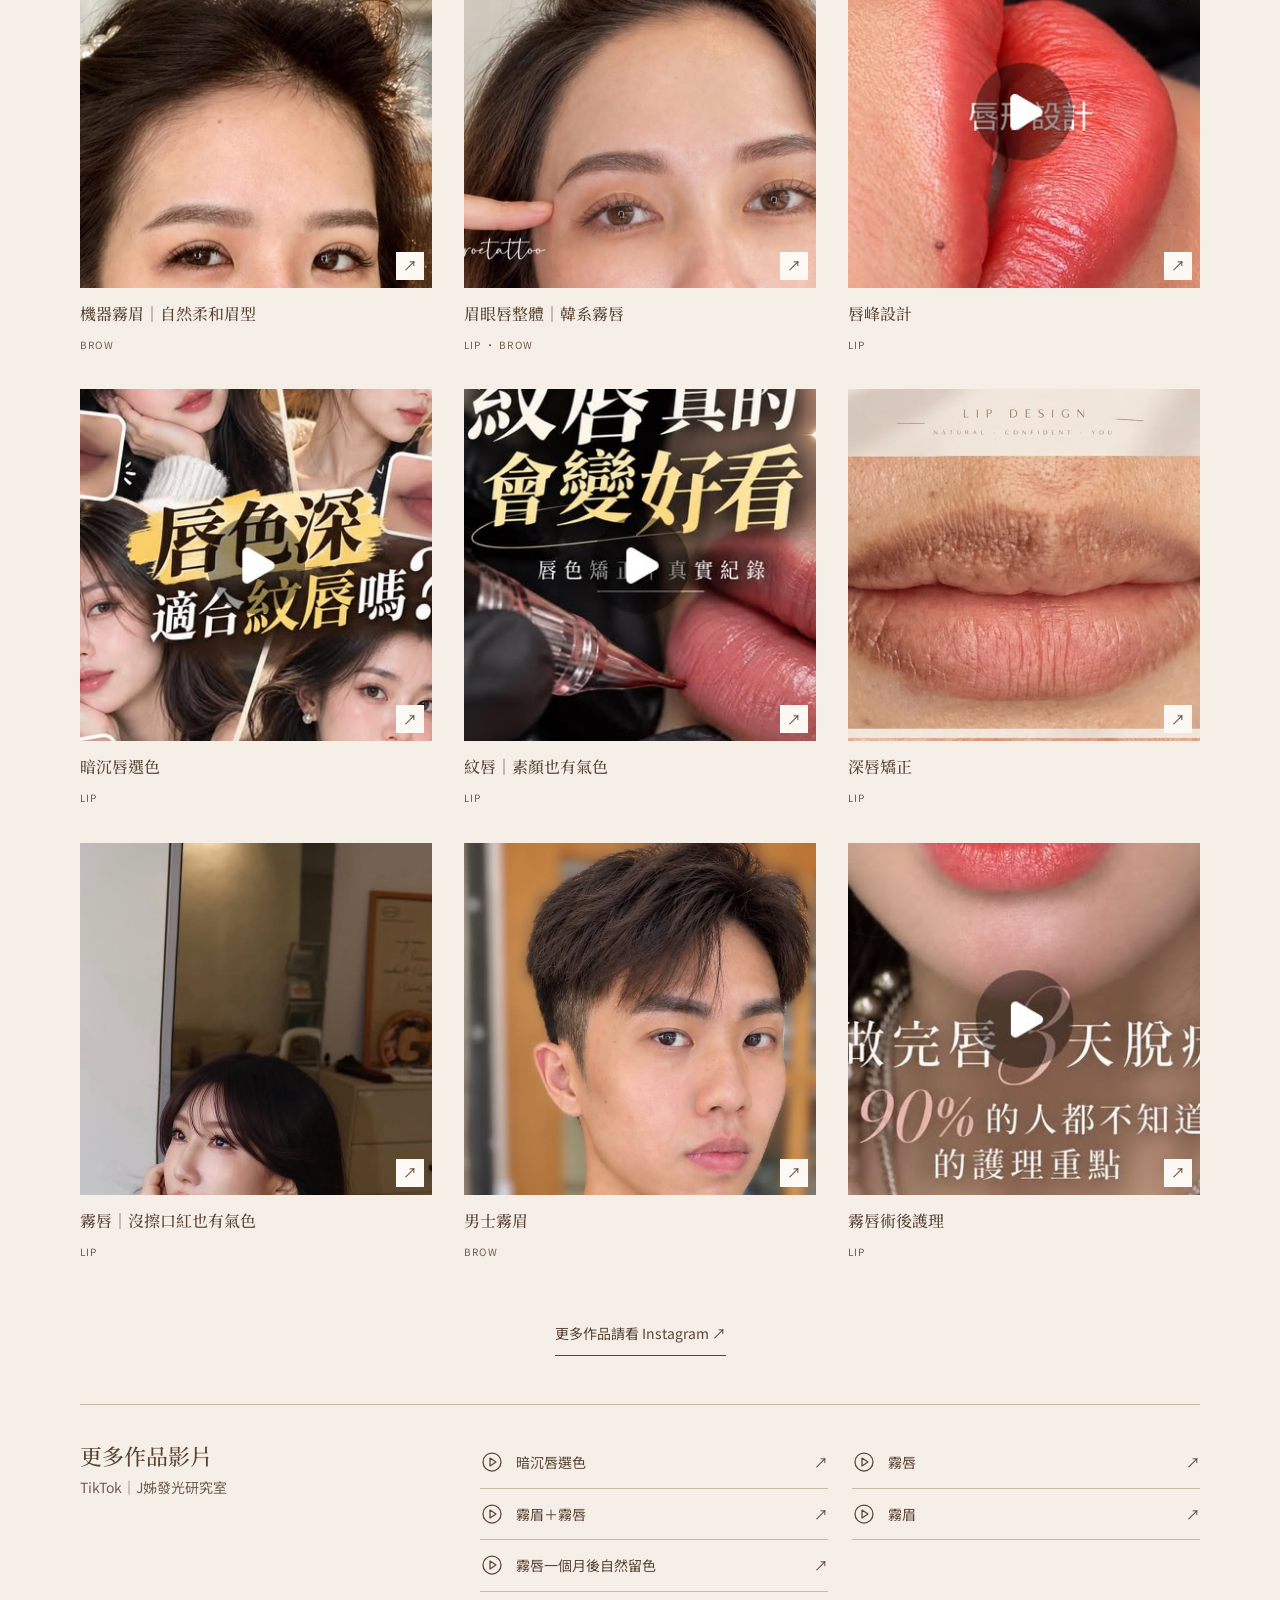
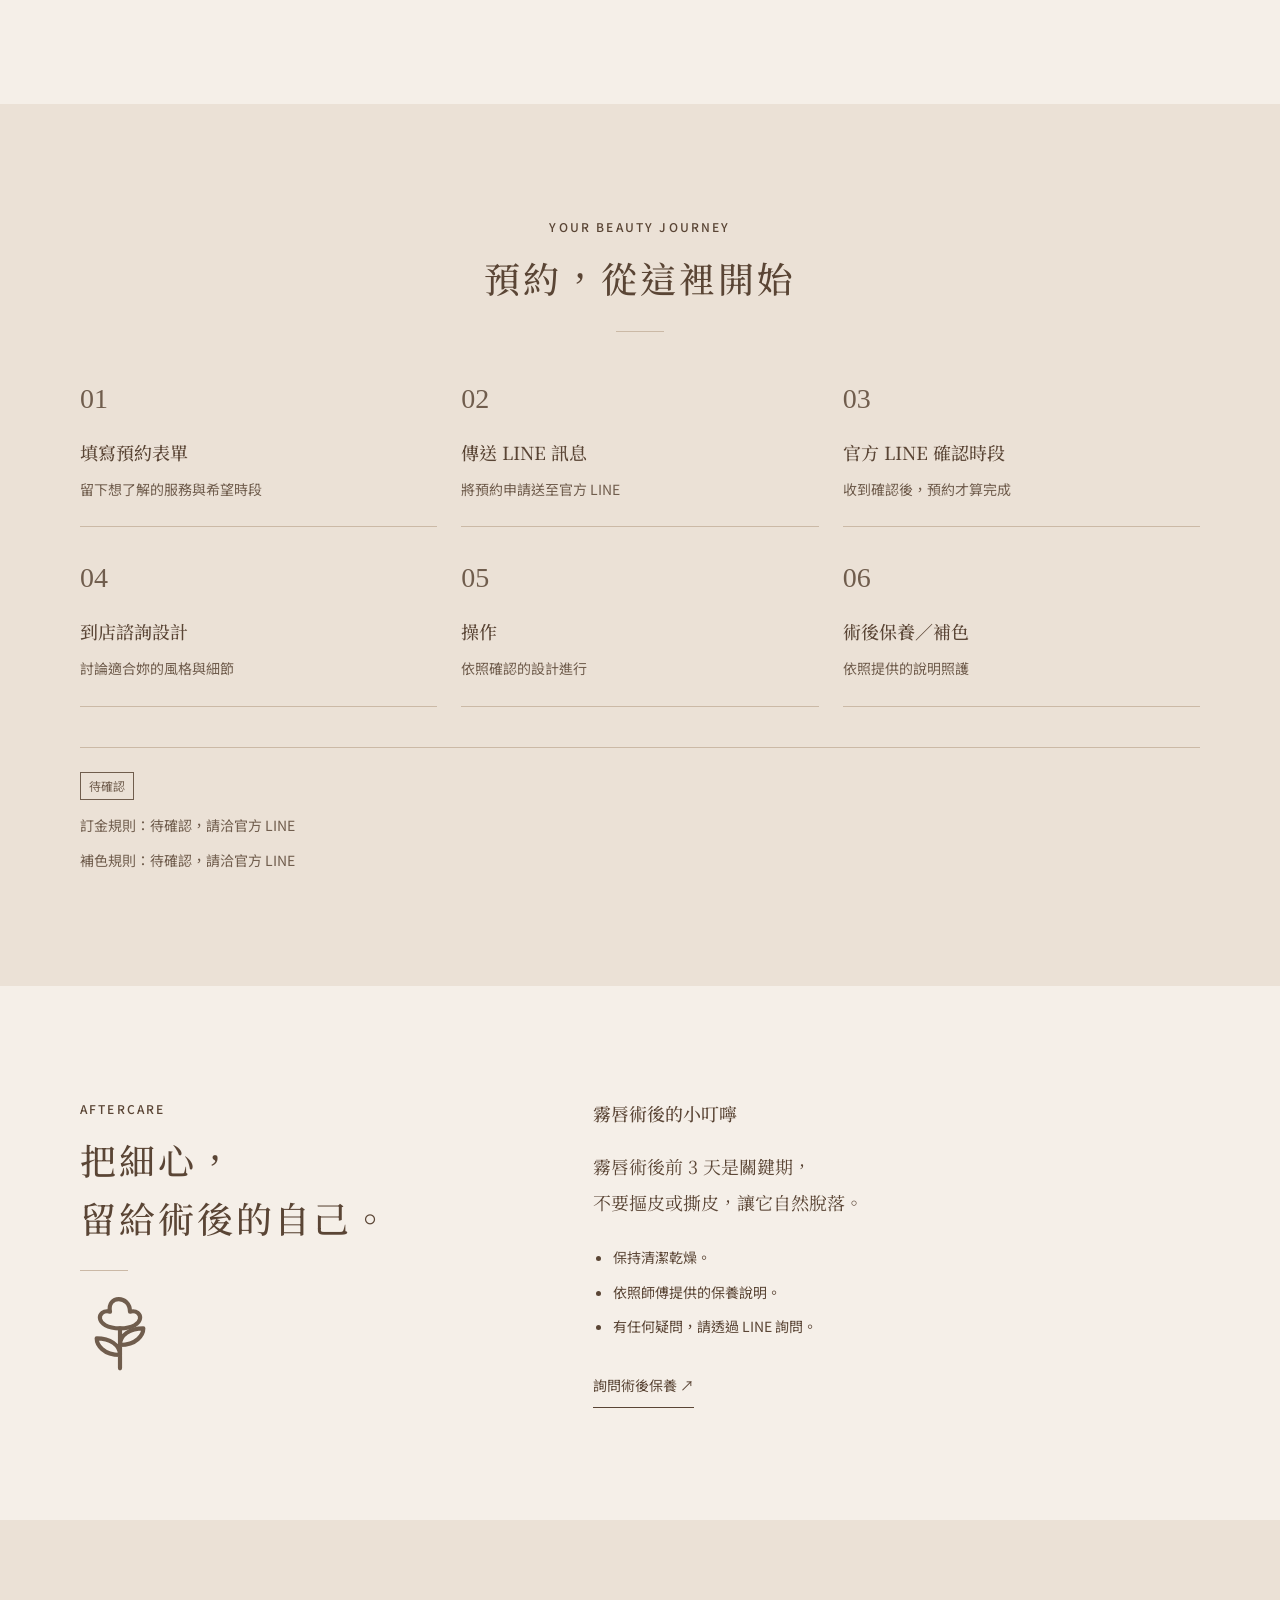
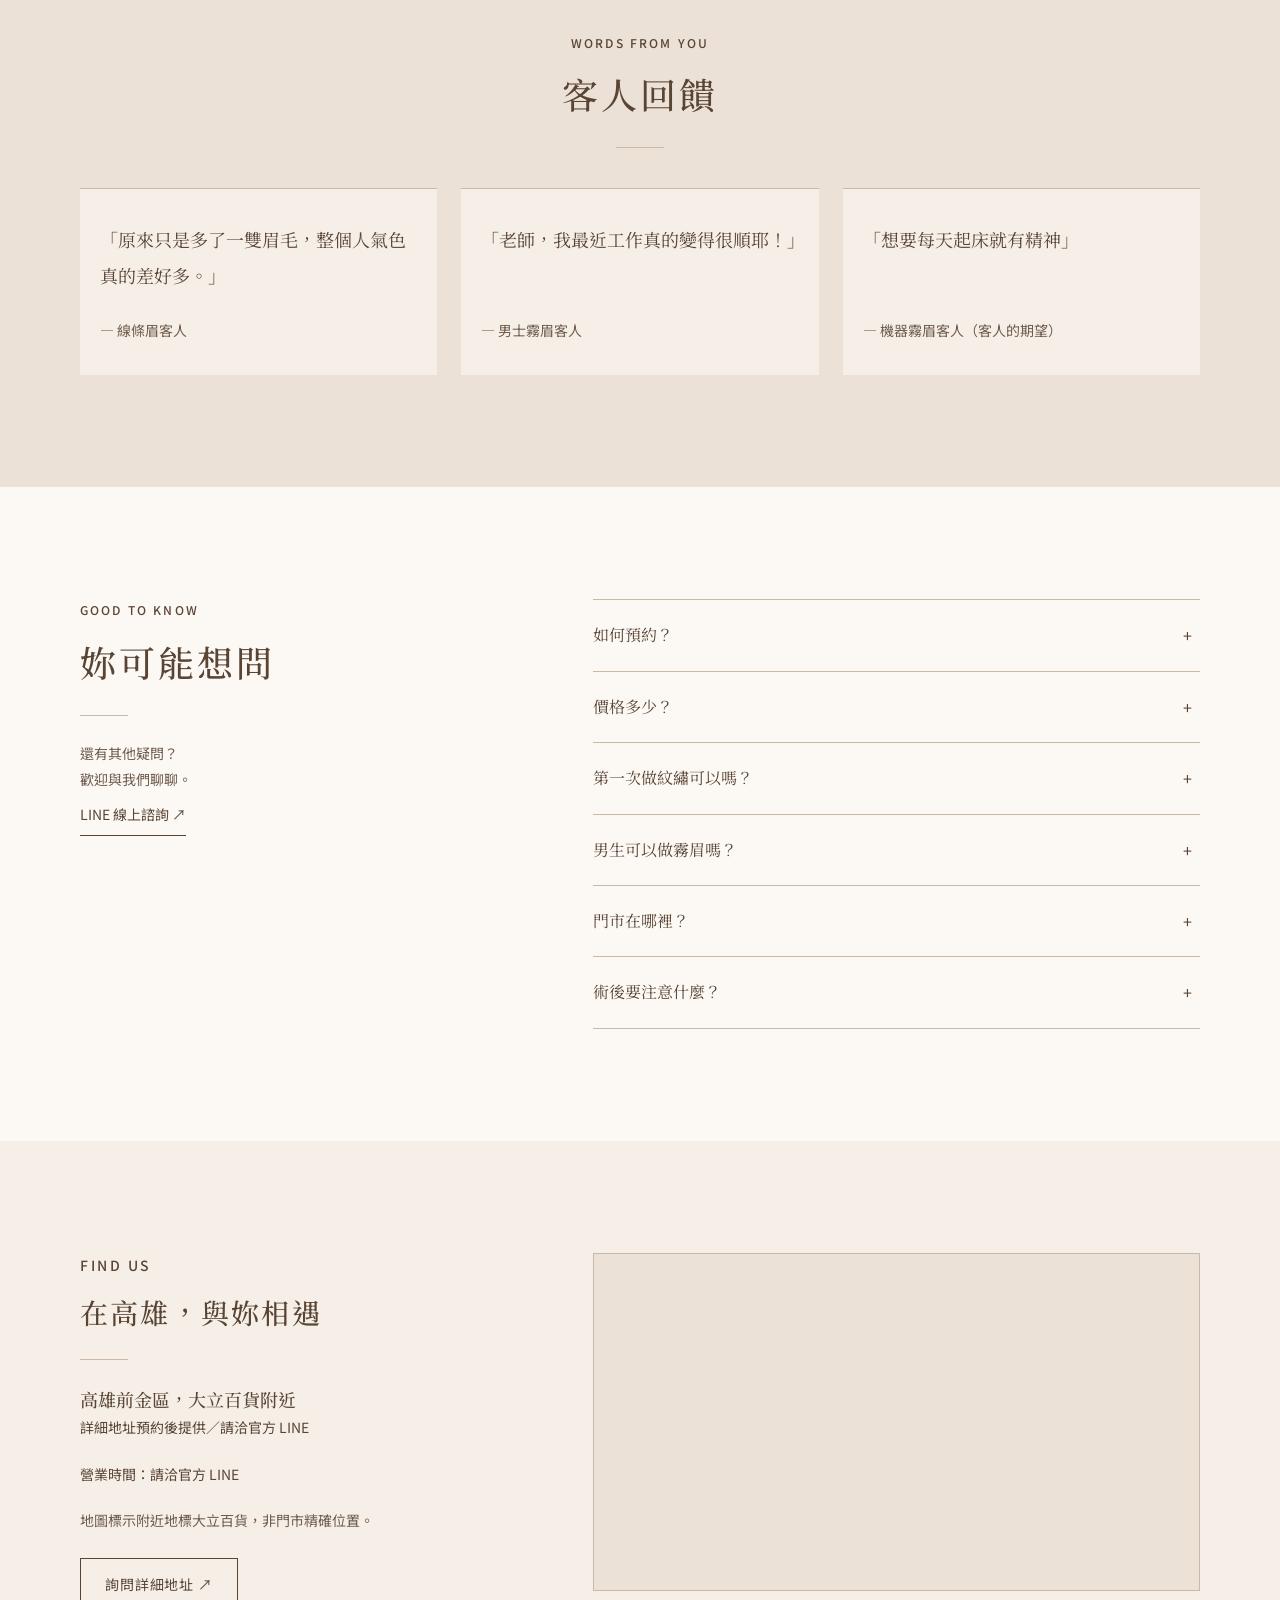
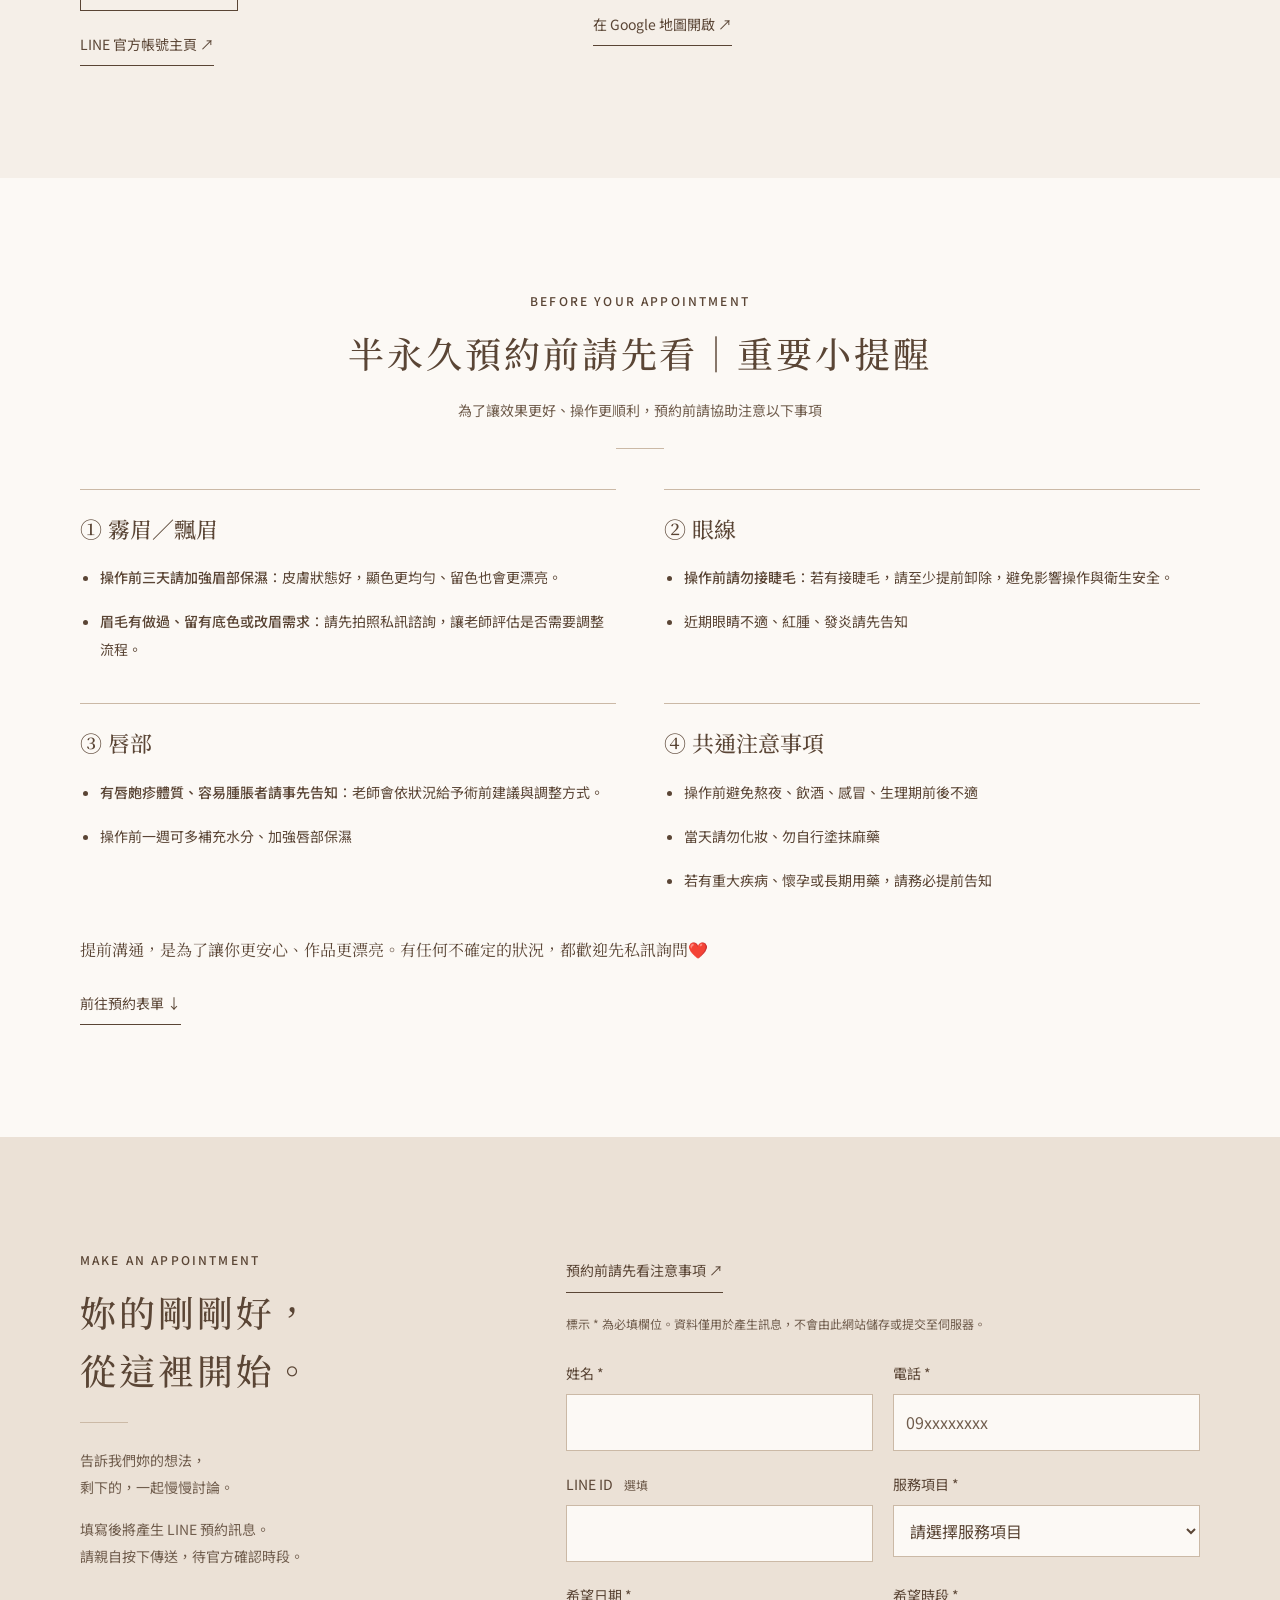
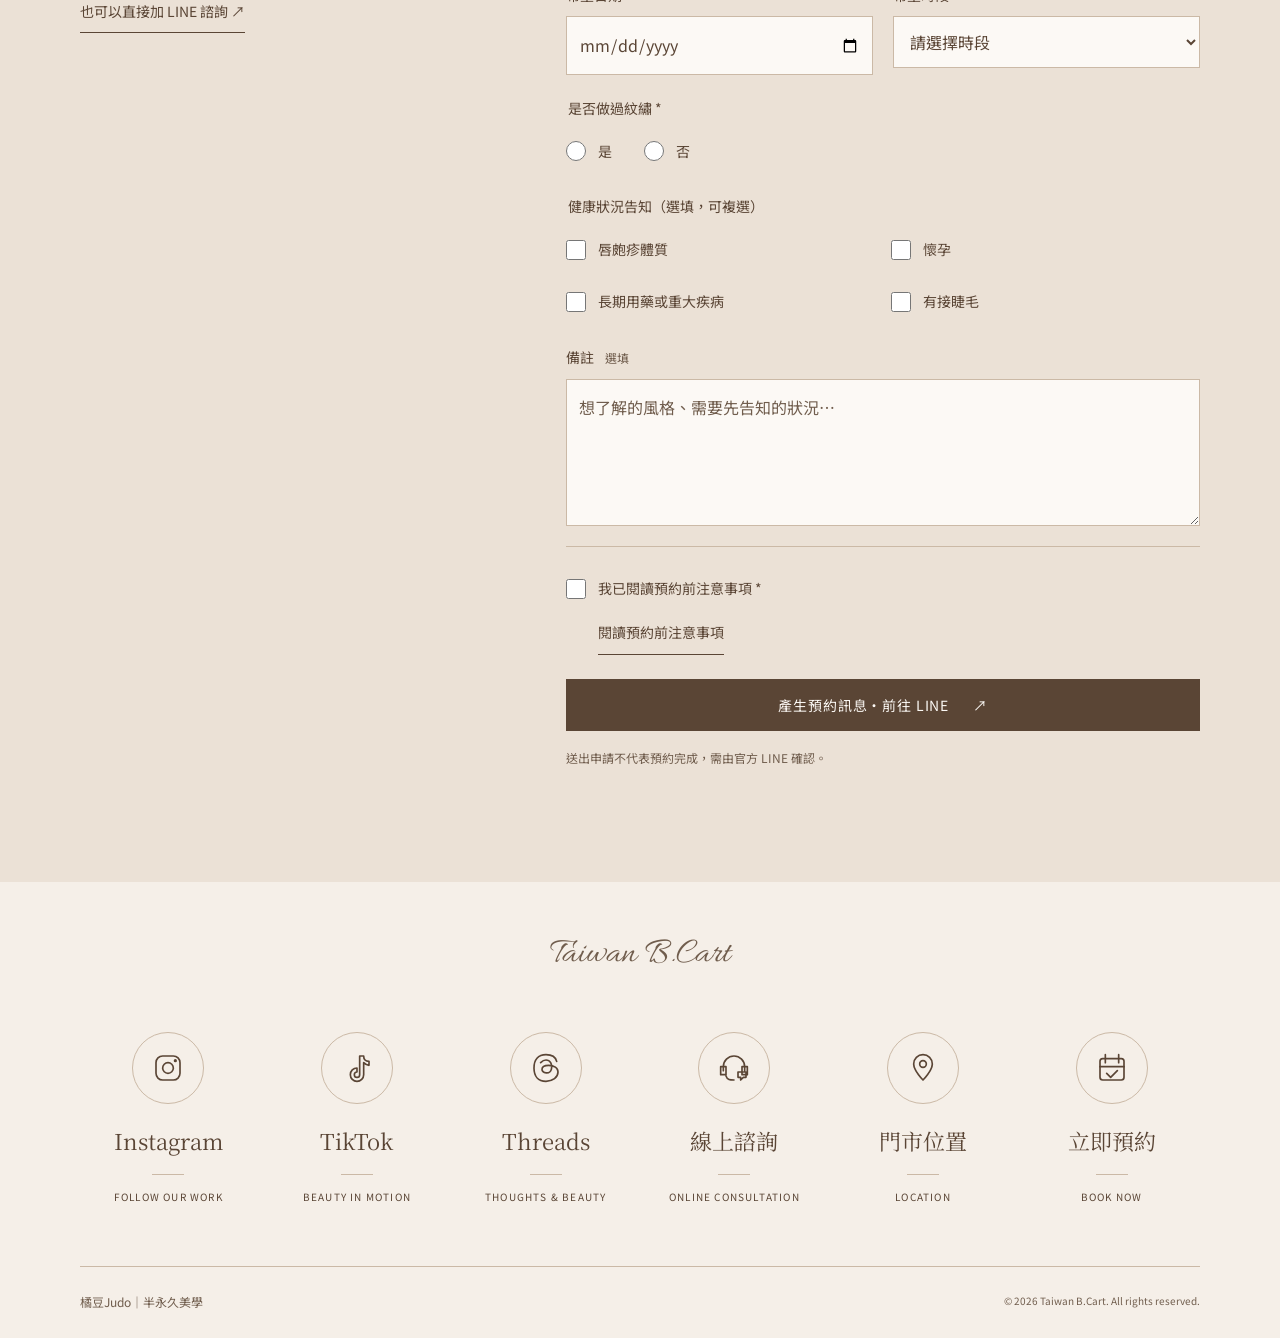
==== commit f9a61143: "首頁加入老師形象照（拱門框、響應式 WebP/JPEG）" ====
--- a/index.html
+++ b/index.html
@@ -1,107 +1,115 @@
-<!doctype html>
-<html lang="zh-Hant-TW">
-<head>
-  <meta charset="utf-8">
-  <meta name="viewport" content="width=device-width, initial-scale=1">
-  <title>橘豆Judo｜半永久美學｜高雄前金區 霧眉・霧唇・SMP 紋繡</title>
-  <meta name="description" content="橘豆Judo 半永久美學，位於高雄前金區，大立百貨附近。高雄霧眉、高雄霧唇諮詢，從自然系霧唇到深唇色調整，重視溝通與適合自己的樣子。詳細地址預約後提供／請洽官方 LINE。">
-  <meta name="keywords" content="高雄霧唇,前金區霧唇,高雄霧眉,前金區霧眉,暗沉唇改善,深唇色調整,自然系霧唇">
-  <meta name="theme-color" content="#f5efe8">
-  <meta property="og:title" content="橘豆Judo｜半永久美學">
-  <meta property="og:description" content="讓眉眼唇回到適合妳的樣子。高雄前金區，大立百貨附近，霧眉・自然系霧唇・SMP。詳細地址預約後提供／請洽官方 LINE。">
-  <meta property="og:type" content="website">
-  <meta property="og:locale" content="zh_TW">
-  <meta property="og:image" content="https://erotoegnic.github.io/judo-brow-site/assets/cases/case01.jpg">
-  <meta name="twitter:card" content="summary_large_image">
-  <link rel="canonical" href="https://erotoegnic.github.io/judo-brow-site/">
-  <meta property="og:url" content="https://erotoegnic.github.io/judo-brow-site/">
-  <link rel="icon" type="image/svg+xml" href="favicon.svg">
-  <link rel="shortcut icon" href="favicon.svg">
-  <link rel="preconnect" href="https://fonts.googleapis.com">
-  <link rel="preconnect" href="https://fonts.gstatic.com" crossorigin>
-  <link href="https://fonts.googleapis.com/css2?family=Allura&family=Noto+Sans+TC:wght@400;500&family=Noto+Serif+TC:wght@400;500&display=swap" rel="stylesheet" media="print" onload="this.media='all'">
-  <noscript><link href="https://fonts.googleapis.com/css2?family=Allura&family=Noto+Sans+TC:wght@400;500&family=Noto+Serif+TC:wght@400;500&display=swap" rel="stylesheet"></noscript>
-  <link rel="stylesheet" href="css/style.css">
-  <script src="js/data.js" defer></script>
-  <script src="js/main.js" defer></script>
-</head>
-<body>
-  <a class="skip-link" href="#main">跳至主要內容</a>
-  <header class="site-header">
-    <a class="brand" href="#home"><span class="monogram small"><span>T</span><span>B</span></span><span>橘豆 <span class="brand-latin">JUDO</span><small>半永久美學</small></span></a>
-    <button class="menu-toggle" aria-controls="navigation" aria-expanded="false" aria-label="開啟導覽選單"><span></span><span></span></button>
-    <nav id="navigation" aria-label="主要導覽">
-      <a href="#about">關於橘豆</a><a href="#services">服務項目</a><a href="#cases">作品案例</a><a href="#faq">常見問題</a><a class="nav-book" href="#booking">預約諮詢 <span aria-hidden="true">↗</span></a>
-    </nav>
-  </header>
-  <main id="main">
-    <section id="home" class="hero">
-      <div class="leaf-shadow" aria-hidden="true"></div>
-      <div class="hero-inner container">
-        <div class="hero-brand arch">
-          <span class="monogram" aria-label="TB"><span>T</span><span>B</span></span>
-          <h1>橘豆</h1><p class="brand-subtitle">半永久紋繡</p><span class="short-rule"></span>
-          <p class="eyebrow">BROW • LIP • SMP</p><p class="script">Taiwan B.Cart</p>
-          <svg class="flowers" viewBox="0 0 200 300" fill="none" aria-hidden="true"><g stroke="currentColor" stroke-width="1"><path d="M100 300Q84 174 42 66M103 300Q130 148 157 37M102 300Q102 163 111 84M99 268L35 163M115 234L170 156M82 205L24 109M131 170L176 96M104 190L74 127"/><path d="m42 66-14-20m14 20 8-25m-15 122-17-16m17 16 5-28m117-98-9-20m9 20 15-17m-61 64-9-18m9 18 16-13m43 85 13-19m-13 19-8-21m14-39 12-18m-14 18-7-18m-95 49-12-18m12 18 7-23"/></g><g fill="currentColor" opacity=".4"><ellipse cx="27" cy="43" rx="5" ry="9" transform="rotate(-35 27 43)"/><ellipse cx="50" cy="38" rx="5" ry="9"/><ellipse cx="18" cy="145" rx="5" ry="8"/><ellipse cx="40" cy="133" rx="5" ry="8"/><ellipse cx="148" cy="15" rx="5" ry="9"/><ellipse cx="173" cy="17" rx="5" ry="9"/><ellipse cx="102" cy="63" rx="5" ry="9"/><ellipse cx="129" cy="69" rx="5" ry="9"/><ellipse cx="185" cy="134" rx="5" ry="8"/><ellipse cx="161" cy="132" rx="5" ry="8"/><ellipse cx="190" cy="76" rx="5" ry="8"/><ellipse cx="167" cy="76" rx="5" ry="8"/><ellipse cx="61" cy="105" rx="5" ry="8"/><ellipse cx="82" cy="102" rx="5" ry="8"/></g></svg>
-        </div>
-        <div class="hero-copy">
-          <p class="eyebrow location-label"><span data-icon="pin"></span><span data-setting="location">高雄前金區，大立百貨附近</span></p>
-          <h2>讓眉眼唇回到<br>適合妳的樣子</h2>
-          <p class="hero-tagline">不是做很濃<br>而是做得剛剛好</p>
-          <div class="hero-actions"><a class="button" href="#booking">立即預約 <span aria-hidden="true">↗</span></a><a class="button secondary" data-contact="lineUrl" href="https://line.me/R/ti/p/@184kwhyi">加 LINE 諮詢</a></div>
-          <p class="hero-note">從一次對話開始，找到適合自己的自然。</p>
-        </div>
-      </div>
-      <a class="scroll-cue" href="#about"><span></span> SCROLL TO DISCOVER</a>
-    </section>
-    <section id="about" class="section container about-layout">
-      <div class="section-heading"><p class="eyebrow">ABOUT JUDO</p><h2>自然，<br>就是剛剛好。</h2><span class="short-rule"></span></div>
-      <div class="about-copy"><p>橘豆位於高雄前金區，大立百貨附近。最重視的，是溝通：客人不想要一看就是「做過」的眉毛，我們就從原本的樣子，一起討論適合的自然感。</p><p>對於暗沉唇，「給唇時間，讓他慢慢調整」。<br>讓眉眼唇回到適合妳的樣子，<br>不是做很濃，而是做得剛剛好。</p><p class="about-bio">霧眉｜霧唇｜眼線｜淡色<br>教學｜審美｜生活感美學</p><span class="script">Taiwan B.Cart</span></div>
-    </section>
-    <section id="services" class="section sand-section"><div class="container">
-      <div class="section-heading centered"><p class="eyebrow">OUR SERVICES</p><h2>為妳，描繪自然。</h2><p>從細節開始，選擇想了解的服務。</p><span class="short-rule"></span></div>
-      <div id="service-list" class="service-grid"></div>
-    </div></section>
-    <section id="cases" class="section container">
-      <div class="section-heading centered"><p class="eyebrow">SELECTED WORKS</p><h2>剛剛好的改變</h2><p>每一份自然，都有自己的樣子。</p><span class="short-rule"></span></div>
-      <div class="filters" role="group" aria-label="篩選作品"><button type="button" data-filter="all" aria-pressed="true">全部</button><button type="button" data-filter="brow" aria-pressed="false">眉</button><button type="button" data-filter="lip" aria-pressed="false">唇</button></div>
-      <p id="gallery-status" class="sr-only" aria-live="polite"></p><div id="case-list" class="case-grid"></div>
-      <div class="centered gallery-more"><a class="text-link" data-contact="instagram" href="https://www.instagram.com/jocelyn0504/" target="_blank" rel="noopener noreferrer">更多作品請看 Instagram <span aria-hidden="true">↗</span></a></div>
-      <section id="work-videos" class="work-videos" hidden aria-labelledby="videos-title"><div><h3 id="videos-title">更多作品影片</h3><p class="small-copy">TikTok｜J姊發光研究室</p></div><div id="video-list" class="video-links"></div></section>
-    </section>
-    <section id="process" class="section sand-section"><div class="container">
-      <div class="section-heading centered"><p class="eyebrow">YOUR BEAUTY JOURNEY</p><h2>預約，從這裡開始</h2><span class="short-rule"></span></div>
-      <ol class="steps"><li><span>01</span><h3>填寫預約表單</h3><p>留下想了解的服務與希望時段</p></li><li><span>02</span><h3>傳送 LINE 訊息</h3><p>將預約申請送至官方 LINE</p></li><li><span>03</span><h3>官方 LINE 確認時段</h3><p>收到確認後，預約才算完成</p></li><li><span>04</span><h3>到店諮詢設計</h3><p>討論適合妳的風格與細節</p></li><li><span>05</span><h3>操作</h3><p>依照確認的設計進行</p></li><li><span>06</span><h3>術後保養／補色</h3><p>依照提供的說明照護</p></li></ol>
-      <aside class="booking-rules" aria-label="訂金與補色規則"><span id="rules-status" class="pending">待確認</span><p id="deposit-rule"></p><p id="touchup-rule"></p></aside>
-    </div></section>
-    <section id="aftercare" class="section container care-layout"><div class="section-heading"><p class="eyebrow">AFTERCARE</p><h2>把細心，<br>留給術後的自己。</h2><span class="short-rule"></span><span class="care-icon" data-icon="flower"></span></div><div class="care-copy"><h3>霧唇術後的小叮嚀</h3><p class="care-emphasis">霧唇術後前 3 天是關鍵期，<br>不要摳皮或撕皮，讓它自然脫落。</p><ul><li>保持清潔乾燥。</li><li>依照師傅提供的保養說明。</li><li>有任何疑問，請透過 LINE 詢問。</li></ul><a class="text-link" data-contact="lineUrl" href="https://line.me/R/ti/p/@184kwhyi">詢問術後保養 <span aria-hidden="true">↗</span></a></div></section>
-    <section id="testimonials" class="section sand-section" aria-labelledby="testimonials-title"><div class="container"><div class="section-heading centered"><p class="eyebrow">WORDS FROM YOU</p><h2 id="testimonials-title">客人回饋</h2><span class="short-rule"></span></div><div id="testimonial-list" class="quote-grid"></div></div></section>
-    <section id="faq" class="section paper-section"><div class="container faq-layout"><div class="section-heading"><p class="eyebrow">GOOD TO KNOW</p><h2>妳可能想問</h2><span class="short-rule"></span><p>還有其他疑問？<br>歡迎與我們聊聊。</p><a class="text-link" data-contact="lineUrl" href="https://line.me/R/ti/p/@184kwhyi">LINE 線上諮詢 ↗</a></div><div id="faq-list"></div></div></section>
-    <section id="location" class="section container location-layout"><div class="location-copy"><div class="section-heading"><p class="eyebrow">FIND US</p><h2>在高雄，與妳相遇</h2><span class="short-rule"></span></div><h3 data-setting="location">高雄前金區，大立百貨附近</h3><p data-setting="address">詳細地址預約後提供／請洽官方 LINE</p><p>營業時間：<span data-setting="hours">請洽官方 LINE</span></p><p class="small-copy">地圖標示附近地標大立百貨，非門市精確位置。</p><a class="button secondary" data-contact="lineUrl" href="https://line.me/R/ti/p/@184kwhyi">詢問詳細地址 ↗</a><p><a class="text-link" data-contact="linePage" href="https://page.line.me/184kwhyi" target="_blank" rel="noopener">LINE 官方帳號主頁 ↗</a></p></div><div class="map-area"><div class="map-frame"><!-- TODO: 取得真實地址後，替換 data.js contact.mapUrl 為門市地圖。 --><iframe id="location-map" loading="lazy" src="https://www.google.com/maps?q=%E9%AB%98%E9%9B%84%E5%A4%A7%E7%AB%8B%E7%99%BE%E8%B2%A8&amp;output=embed" title="高雄大立百貨附近地圖（非門市精確位置）" width="640" height="400" referrerpolicy="no-referrer-when-downgrade"></iframe></div><a class="text-link map-fallback" data-contact="mapLink" href="https://www.google.com/maps/search/?api=1&amp;query=%E9%AB%98%E9%9B%84%E5%A4%A7%E7%AB%8B%E7%99%BE%E8%B2%A8" target="_blank" rel="noopener">在 Google 地圖開啟 <span aria-hidden="true">↗</span></a></div></section>
-    <section id="notice" class="section paper-section" aria-labelledby="notice-title" tabindex="-1"><div class="container"><div class="section-heading centered"><p class="eyebrow">BEFORE YOUR APPOINTMENT</p><h2 id="notice-title"></h2><p id="notice-intro"></p><span class="short-rule"></span></div><div id="notice-list" class="booking-notice-grid"></div><p id="notice-outro" class="notice-outro"></p><a class="text-link notice-return" href="#booking-form">前往預約表單 <span aria-hidden="true">↓</span></a></div></section>
-    <section id="booking" class="section sand-section"><div class="container booking-layout"><div class="section-heading booking-intro"><p class="eyebrow">MAKE AN APPOINTMENT</p><h2>妳的剛剛好，<br>從這裡開始。</h2><span class="short-rule"></span><p>告訴我們妳的想法，<br>剩下的，一起慢慢討論。</p><p class="small-copy">填寫後將產生 LINE 預約訊息。<br>請親自按下傳送，待官方確認時段。</p><a class="text-link" data-contact="lineUrl" href="https://line.me/R/ti/p/@184kwhyi">也可以直接加 LINE 諮詢 ↗</a></div>
-      <div class="booking-body"><form id="booking-form" novalidate hidden>
-        <a class="text-link form-notice-link" href="#notice">預約前請先看注意事項 <span aria-hidden="true">↗</span></a>
-        <p class="form-note">標示 <span aria-hidden="true">*</span> 為必填欄位。資料僅用於產生訊息，不會由此網站儲存或提交至伺服器。</p>
-        <div class="form-grid">
-          <div class="field"><label for="name">姓名 <span>*</span></label><input id="name" name="name" autocomplete="name" required maxlength="60" aria-describedby="name-error"><span id="name-error" class="error"></span></div>
-          <div class="field"><label for="phone">電話 <span>*</span></label><input id="phone" name="phone" type="tel" autocomplete="tel" inputmode="tel" required placeholder="09xxxxxxxx" aria-describedby="phone-error"><span id="phone-error" class="error"></span></div>
-          <div class="field"><label for="lineId">LINE ID <span class="optional">選填</span></label><input id="lineId" name="lineId" autocomplete="off" maxlength="100"></div>
-          <div class="field"><label for="service">服務項目 <span>*</span></label><select id="service" name="service" required aria-describedby="service-error"><option value="">請選擇服務項目</option></select><span id="service-error" class="error"></span></div>
-          <div class="field"><label for="date">希望日期 <span>*</span></label><input id="date" name="date" type="date" required aria-describedby="date-error"><span id="date-error" class="error"></span></div>
-          <div class="field"><label for="time">希望時段 <span>*</span></label><select id="time" name="time" required aria-describedby="time-error"><option value="">請選擇時段</option><option>上午</option><option>下午</option><option>晚上</option></select><span id="time-error" class="error"></span></div>
-          <fieldset class="field full"><legend>是否做過紋繡 <span>*</span></legend><div class="radio-row"><label><input type="radio" name="experience" value="是" required aria-describedby="experience-error"> 是</label><label><input type="radio" name="experience" value="否" required aria-describedby="experience-error"> 否</label></div><span id="experience-error" class="error"></span></fieldset>
-          <fieldset class="field full"><legend>健康狀況告知（選填，可複選）</legend><div id="health-options" class="checkbox-grid"></div></fieldset>
-          <div class="field full"><label for="notes">備註 <span class="optional">選填</span></label><textarea id="notes" name="notes" rows="4" maxlength="1500" placeholder="想了解的風格、需要先告知的狀況…"></textarea></div>
-          <div class="field full notice-consent"><div><input id="noticeRead" name="noticeRead" type="checkbox" required aria-describedby="noticeRead-error"><label for="noticeRead">我已閱讀預約前注意事項 <span>*</span></label></div><a class="text-link" href="#notice">閱讀預約前注意事項</a><span id="noticeRead-error" class="error"></span></div>
-        </div><p id="form-status" class="error" role="alert"></p><button class="button submit-button" type="submit">產生預約訊息・前往 LINE <span aria-hidden="true">↗</span></button><p class="small-copy">送出申請不代表預約完成，需由官方 LINE 確認。</p>
-      </form>
-      <section id="booking-confirmation" hidden aria-labelledby="confirmation-title"><span class="icon-circle" data-icon="check"></span><h3 id="confirmation-title" tabindex="-1">預約訊息已複製</h3><p>請在 LINE 中按下傳送，官方 LINE 確認後預約才算完成</p><pre id="message-preview"></pre><div class="confirmation-actions"><a id="send-line" class="button" href="https://line.me/R/ti/p/@184kwhyi" target="_blank" rel="noopener noreferrer">開啟 LINE 傳送 ↗</a><button id="copy-message" class="button secondary" type="button">複製訊息</button><button id="edit-booking" class="text-link" type="button">修改預約</button></div><p id="copy-status" role="status"></p></section>
-      </div></div></section>
-  </main>
-  <footer class="site-footer"><div class="container"><p class="script footer-script">Taiwan B.Cart</p><div class="contact-grid"><a class="contact-tile" data-contact="instagram" href="https://www.instagram.com/jocelyn0504/" target="_blank" rel="noopener noreferrer"><span class="icon-circle" data-icon="instagram"></span><span>Instagram</span><i></i><small>FOLLOW OUR WORK</small></a><a class="contact-tile" data-contact="tiktok" href="https://www.tiktok.com/@0504jocelyn" target="_blank" rel="noopener noreferrer"><span class="icon-circle" data-icon="tiktok"></span><span>TikTok</span><i></i><small>BEAUTY IN MOTION</small></a><a class="contact-tile" data-contact="threads" href="https://www.threads.com/@jocelyn0504" target="_blank" rel="noopener"><span class="icon-circle" data-icon="threads"></span><span>Threads</span><i></i><small>THOUGHTS & BEAUTY</small></a><!-- TODO: FB 粉專網址 --><a class="contact-tile" data-contact="lineUrl" href="https://line.me/R/ti/p/@184kwhyi"><span class="icon-circle" data-icon="chat"></span><span>線上諮詢</span><i></i><small>ONLINE CONSULTATION</small></a><a class="contact-tile" href="#location"><span class="icon-circle" data-icon="pin"></span><span>門市位置</span><i></i><small>LOCATION</small></a><a class="contact-tile" href="#booking"><span class="icon-circle" data-icon="calendar"></span><span>立即預約</span><i></i><small>BOOK NOW</small></a></div><div class="footer-bottom"><span>橘豆Judo｜半永久美學</span><small>© <span id="year"></span> Taiwan B.Cart. All rights reserved.</small></div></div></footer>
-  <a class="floating-line" data-contact="lineUrl" href="https://line.me/R/ti/p/@184kwhyi" aria-label="加入橘豆官方 LINE 諮詢"><span data-icon="chat"></span><span>LINE</span></a>
-  <dialog id="lightbox" aria-labelledby="lightbox-title"><div class="lightbox-bar"><span id="lightbox-count"></span><button id="lightbox-close" class="icon-button" aria-label="關閉作品燈箱">×</button></div><img id="lightbox-image" alt="" width="640" height="640"><div class="lightbox-caption"><h2 id="lightbox-title"></h2><a id="lightbox-link" class="text-link" href="https://www.instagram.com/jocelyn0504/" target="_blank" rel="noopener noreferrer">在 Instagram 查看 ↗</a></div><div class="lightbox-controls"><button id="lightbox-prev" class="button secondary" aria-label="上一張作品">← 上一張</button><button id="lightbox-next" class="button secondary" aria-label="下一張作品">下一張 →</button></div></dialog>
-  <noscript><div class="noscript">請開啟 JavaScript 以使用服務清單、作品與預約表單，或直接<a href="https://line.me/R/ti/p/@184kwhyi">透過官方 LINE 預約</a>。</div></noscript>
-</body>
-</html>
+<!doctype html>
+<html lang="zh-Hant-TW">
+<head>
+  <meta charset="utf-8">
+  <meta name="viewport" content="width=device-width, initial-scale=1">
+  <title>橘豆Judo｜半永久美學｜高雄前金區 霧眉・霧唇・SMP 紋繡</title>
+  <meta name="description" content="橘豆Judo 半永久美學，位於高雄前金區，大立百貨附近。高雄霧眉、高雄霧唇諮詢，從自然系霧唇到深唇色調整，重視溝通與適合自己的樣子。詳細地址預約後提供／請洽官方 LINE。">
+  <meta name="keywords" content="高雄霧唇,前金區霧唇,高雄霧眉,前金區霧眉,暗沉唇改善,深唇色調整,自然系霧唇">
+  <meta name="theme-color" content="#f5efe8">
+  <meta property="og:title" content="橘豆Judo｜半永久美學">
+  <meta property="og:description" content="讓眉眼唇回到適合妳的樣子。高雄前金區，大立百貨附近，霧眉・自然系霧唇・SMP。詳細地址預約後提供／請洽官方 LINE。">
+  <meta property="og:type" content="website">
+  <meta property="og:locale" content="zh_TW">
+  <meta property="og:image" content="https://erotoegnic.github.io/judo-brow-site/assets/cases/case01.jpg">
+  <meta name="twitter:card" content="summary_large_image">
+  <link rel="canonical" href="https://erotoegnic.github.io/judo-brow-site/">
+  <meta property="og:url" content="https://erotoegnic.github.io/judo-brow-site/">
+  <link rel="icon" type="image/svg+xml" href="favicon.svg">
+  <link rel="shortcut icon" href="favicon.svg">
+  <link rel="preconnect" href="https://fonts.googleapis.com">
+  <link rel="preconnect" href="https://fonts.gstatic.com" crossorigin>
+  <link href="https://fonts.googleapis.com/css2?family=Allura&family=Noto+Sans+TC:wght@400;500&family=Noto+Serif+TC:wght@400;500&display=swap" rel="stylesheet" media="print" onload="this.media='all'">
+  <noscript><link href="https://fonts.googleapis.com/css2?family=Allura&family=Noto+Sans+TC:wght@400;500&family=Noto+Serif+TC:wght@400;500&display=swap" rel="stylesheet"></noscript>
+  <link rel="preload" as="image" type="image/webp" href="assets/teacher.webp" imagesrcset="assets/teacher-600.webp 400w, assets/teacher.webp 667w" imagesizes="(min-width: 768px) 400px, 260px" fetchpriority="high">
+  <link rel="stylesheet" href="css/style.css">
+  <script src="js/data.js" defer></script>
+  <script src="js/main.js" defer></script>
+</head>
+<body>
+  <a class="skip-link" href="#main">跳至主要內容</a>
+  <header class="site-header">
+    <a class="brand" href="#home"><span class="monogram small"><span>T</span><span>B</span></span><span>橘豆 <span class="brand-latin">JUDO</span><small>半永久美學</small></span></a>
+    <button class="menu-toggle" aria-controls="navigation" aria-expanded="false" aria-label="開啟導覽選單"><span></span><span></span></button>
+    <nav id="navigation" aria-label="主要導覽">
+      <a href="#about">關於橘豆</a><a href="#services">服務項目</a><a href="#cases">作品案例</a><a href="#faq">常見問題</a><a class="nav-book" href="#booking">預約諮詢 <span aria-hidden="true">↗</span></a>
+    </nav>
+  </header>
+  <main id="main">
+    <section id="home" class="hero">
+      <div class="leaf-shadow" aria-hidden="true"></div>
+      <div class="hero-inner container">
+        <div class="teacher-portrait arch">
+          <svg class="flowers" viewBox="0 0 200 300" fill="none" aria-hidden="true"><g stroke="currentColor" stroke-width="1"><path d="M100 300Q84 174 42 66M103 300Q130 148 157 37M102 300Q102 163 111 84M99 268L35 163M115 234L170 156M82 205L24 109M131 170L176 96M104 190L74 127"/><path d="m42 66-14-20m14 20 8-25m-15 122-17-16m17 16 5-28m117-98-9-20m9 20 15-17m-61 64-9-18m9 18 16-13m43 85 13-19m-13 19-8-21m14-39 12-18m-14 18-7-18m-95 49-12-18m12 18 7-23"/></g><g fill="currentColor" opacity=".4"><ellipse cx="27" cy="43" rx="5" ry="9" transform="rotate(-35 27 43)"/><ellipse cx="50" cy="38" rx="5" ry="9"/><ellipse cx="18" cy="145" rx="5" ry="8"/><ellipse cx="40" cy="133" rx="5" ry="8"/><ellipse cx="148" cy="15" rx="5" ry="9"/><ellipse cx="173" cy="17" rx="5" ry="9"/><ellipse cx="102" cy="63" rx="5" ry="9"/><ellipse cx="129" cy="69" rx="5" ry="9"/><ellipse cx="185" cy="134" rx="5" ry="8"/><ellipse cx="161" cy="132" rx="5" ry="8"/><ellipse cx="190" cy="76" rx="5" ry="8"/><ellipse cx="167" cy="76" rx="5" ry="8"/><ellipse cx="61" cy="105" rx="5" ry="8"/><ellipse cx="82" cy="102" rx="5" ry="8"/></g></svg>
+          <picture>
+            <source type="image/webp" srcset="assets/teacher-600.webp 400w, assets/teacher.webp 667w" sizes="(min-width: 768px) 400px, 260px">
+            <img src="assets/teacher.jpg" srcset="assets/teacher-600.jpg 400w, assets/teacher.jpg 667w" sizes="(min-width: 768px) 400px, 260px" width="667" height="1000" alt="橘豆Judo 半永久紋繡老師形象照" fetchpriority="high" loading="eager">
+          </picture>
+        </div>
+        <div class="hero-brand">
+          <span class="monogram" aria-label="TB"><span>T</span><span>B</span></span>
+          <h1>橘豆</h1><p class="brand-subtitle">半永久紋繡</p><span class="short-rule"></span>
+          <p class="eyebrow">BROW • LIP • SMP</p><p class="script">Taiwan B.Cart</p>
+
+        </div>
+        <div class="hero-copy">
+          <p class="eyebrow location-label"><span data-icon="pin"></span><span data-setting="location">高雄前金區，大立百貨附近</span></p>
+          <h2>讓眉眼唇回到<br>適合妳的樣子</h2>
+          <p class="hero-tagline">不是做很濃<br>而是做得剛剛好</p>
+          <div class="hero-actions"><a class="button" href="#booking">立即預約 <span aria-hidden="true">↗</span></a><a class="button secondary" data-contact="lineUrl" href="https://line.me/R/ti/p/@184kwhyi">加 LINE 諮詢</a></div>
+          <p class="hero-note">從一次對話開始，找到適合自己的自然。</p>
+        </div>
+      </div>
+      <a class="scroll-cue" href="#about"><span></span> SCROLL TO DISCOVER</a>
+    </section>
+    <section id="about" class="section container about-layout">
+      <div class="section-heading"><p class="eyebrow">ABOUT JUDO</p><h2>自然，<br>就是剛剛好。</h2><span class="short-rule"></span></div>
+      <div class="about-copy"><p>橘豆位於高雄前金區，大立百貨附近。最重視的，是溝通：客人不想要一看就是「做過」的眉毛，我們就從原本的樣子，一起討論適合的自然感。</p><p>對於暗沉唇，「給唇時間，讓他慢慢調整」。<br>讓眉眼唇回到適合妳的樣子，<br>不是做很濃，而是做得剛剛好。</p><p class="about-bio">霧眉｜霧唇｜眼線｜淡色<br>教學｜審美｜生活感美學</p><span class="script">Taiwan B.Cart</span></div>
+    </section>
+    <section id="services" class="section sand-section"><div class="container">
+      <div class="section-heading centered"><p class="eyebrow">OUR SERVICES</p><h2>為妳，描繪自然。</h2><p>從細節開始，選擇想了解的服務。</p><span class="short-rule"></span></div>
+      <div id="service-list" class="service-grid"></div>
+    </div></section>
+    <section id="cases" class="section container">
+      <div class="section-heading centered"><p class="eyebrow">SELECTED WORKS</p><h2>剛剛好的改變</h2><p>每一份自然，都有自己的樣子。</p><span class="short-rule"></span></div>
+      <div class="filters" role="group" aria-label="篩選作品"><button type="button" data-filter="all" aria-pressed="true">全部</button><button type="button" data-filter="brow" aria-pressed="false">眉</button><button type="button" data-filter="lip" aria-pressed="false">唇</button></div>
+      <p id="gallery-status" class="sr-only" aria-live="polite"></p><div id="case-list" class="case-grid"></div>
+      <div class="centered gallery-more"><a class="text-link" data-contact="instagram" href="https://www.instagram.com/jocelyn0504/" target="_blank" rel="noopener noreferrer">更多作品請看 Instagram <span aria-hidden="true">↗</span></a></div>
+      <section id="work-videos" class="work-videos" hidden aria-labelledby="videos-title"><div><h3 id="videos-title">更多作品影片</h3><p class="small-copy">TikTok｜J姊發光研究室</p></div><div id="video-list" class="video-links"></div></section>
+    </section>
+    <section id="process" class="section sand-section"><div class="container">
+      <div class="section-heading centered"><p class="eyebrow">YOUR BEAUTY JOURNEY</p><h2>預約，從這裡開始</h2><span class="short-rule"></span></div>
+      <ol class="steps"><li><span>01</span><h3>填寫預約表單</h3><p>留下想了解的服務與希望時段</p></li><li><span>02</span><h3>傳送 LINE 訊息</h3><p>將預約申請送至官方 LINE</p></li><li><span>03</span><h3>官方 LINE 確認時段</h3><p>收到確認後，預約才算完成</p></li><li><span>04</span><h3>到店諮詢設計</h3><p>討論適合妳的風格與細節</p></li><li><span>05</span><h3>操作</h3><p>依照確認的設計進行</p></li><li><span>06</span><h3>術後保養／補色</h3><p>依照提供的說明照護</p></li></ol>
+      <aside class="booking-rules" aria-label="訂金與補色規則"><span id="rules-status" class="pending">待確認</span><p id="deposit-rule"></p><p id="touchup-rule"></p></aside>
+    </div></section>
+    <section id="aftercare" class="section container care-layout"><div class="section-heading"><p class="eyebrow">AFTERCARE</p><h2>把細心，<br>留給術後的自己。</h2><span class="short-rule"></span><span class="care-icon" data-icon="flower"></span></div><div class="care-copy"><h3>霧唇術後的小叮嚀</h3><p class="care-emphasis">霧唇術後前 3 天是關鍵期，<br>不要摳皮或撕皮，讓它自然脫落。</p><ul><li>保持清潔乾燥。</li><li>依照師傅提供的保養說明。</li><li>有任何疑問，請透過 LINE 詢問。</li></ul><a class="text-link" data-contact="lineUrl" href="https://line.me/R/ti/p/@184kwhyi">詢問術後保養 <span aria-hidden="true">↗</span></a></div></section>
+    <section id="testimonials" class="section sand-section" aria-labelledby="testimonials-title"><div class="container"><div class="section-heading centered"><p class="eyebrow">WORDS FROM YOU</p><h2 id="testimonials-title">客人回饋</h2><span class="short-rule"></span></div><div id="testimonial-list" class="quote-grid"></div></div></section>
+    <section id="faq" class="section paper-section"><div class="container faq-layout"><div class="section-heading"><p class="eyebrow">GOOD TO KNOW</p><h2>妳可能想問</h2><span class="short-rule"></span><p>還有其他疑問？<br>歡迎與我們聊聊。</p><a class="text-link" data-contact="lineUrl" href="https://line.me/R/ti/p/@184kwhyi">LINE 線上諮詢 ↗</a></div><div id="faq-list"></div></div></section>
+    <section id="location" class="section container location-layout"><div class="location-copy"><div class="section-heading"><p class="eyebrow">FIND US</p><h2>在高雄，與妳相遇</h2><span class="short-rule"></span></div><h3 data-setting="location">高雄前金區，大立百貨附近</h3><p data-setting="address">詳細地址預約後提供／請洽官方 LINE</p><p>營業時間：<span data-setting="hours">請洽官方 LINE</span></p><p class="small-copy">地圖標示附近地標大立百貨，非門市精確位置。</p><a class="button secondary" data-contact="lineUrl" href="https://line.me/R/ti/p/@184kwhyi">詢問詳細地址 ↗</a><p><a class="text-link" data-contact="linePage" href="https://page.line.me/184kwhyi" target="_blank" rel="noopener">LINE 官方帳號主頁 ↗</a></p></div><div class="map-area"><div class="map-frame"><!-- TODO: 取得真實地址後，替換 data.js contact.mapUrl 為門市地圖。 --><iframe id="location-map" loading="lazy" src="https://www.google.com/maps?q=%E9%AB%98%E9%9B%84%E5%A4%A7%E7%AB%8B%E7%99%BE%E8%B2%A8&amp;output=embed" title="高雄大立百貨附近地圖（非門市精確位置）" width="640" height="400" referrerpolicy="no-referrer-when-downgrade"></iframe></div><a class="text-link map-fallback" data-contact="mapLink" href="https://www.google.com/maps/search/?api=1&amp;query=%E9%AB%98%E9%9B%84%E5%A4%A7%E7%AB%8B%E7%99%BE%E8%B2%A8" target="_blank" rel="noopener">在 Google 地圖開啟 <span aria-hidden="true">↗</span></a></div></section>
+    <section id="notice" class="section paper-section" aria-labelledby="notice-title" tabindex="-1"><div class="container"><div class="section-heading centered"><p class="eyebrow">BEFORE YOUR APPOINTMENT</p><h2 id="notice-title"></h2><p id="notice-intro"></p><span class="short-rule"></span></div><div id="notice-list" class="booking-notice-grid"></div><p id="notice-outro" class="notice-outro"></p><a class="text-link notice-return" href="#booking-form">前往預約表單 <span aria-hidden="true">↓</span></a></div></section>
+    <section id="booking" class="section sand-section"><div class="container booking-layout"><div class="section-heading booking-intro"><p class="eyebrow">MAKE AN APPOINTMENT</p><h2>妳的剛剛好，<br>從這裡開始。</h2><span class="short-rule"></span><p>告訴我們妳的想法，<br>剩下的，一起慢慢討論。</p><p class="small-copy">填寫後將產生 LINE 預約訊息。<br>請親自按下傳送，待官方確認時段。</p><a class="text-link" data-contact="lineUrl" href="https://line.me/R/ti/p/@184kwhyi">也可以直接加 LINE 諮詢 ↗</a></div>
+      <div class="booking-body"><form id="booking-form" novalidate hidden>
+        <a class="text-link form-notice-link" href="#notice">預約前請先看注意事項 <span aria-hidden="true">↗</span></a>
+        <p class="form-note">標示 <span aria-hidden="true">*</span> 為必填欄位。資料僅用於產生訊息，不會由此網站儲存或提交至伺服器。</p>
+        <div class="form-grid">
+          <div class="field"><label for="name">姓名 <span>*</span></label><input id="name" name="name" autocomplete="name" required maxlength="60" aria-describedby="name-error"><span id="name-error" class="error"></span></div>
+          <div class="field"><label for="phone">電話 <span>*</span></label><input id="phone" name="phone" type="tel" autocomplete="tel" inputmode="tel" required placeholder="09xxxxxxxx" aria-describedby="phone-error"><span id="phone-error" class="error"></span></div>
+          <div class="field"><label for="lineId">LINE ID <span class="optional">選填</span></label><input id="lineId" name="lineId" autocomplete="off" maxlength="100"></div>
+          <div class="field"><label for="service">服務項目 <span>*</span></label><select id="service" name="service" required aria-describedby="service-error"><option value="">請選擇服務項目</option></select><span id="service-error" class="error"></span></div>
+          <div class="field"><label for="date">希望日期 <span>*</span></label><input id="date" name="date" type="date" required aria-describedby="date-error"><span id="date-error" class="error"></span></div>
+          <div class="field"><label for="time">希望時段 <span>*</span></label><select id="time" name="time" required aria-describedby="time-error"><option value="">請選擇時段</option><option>上午</option><option>下午</option><option>晚上</option></select><span id="time-error" class="error"></span></div>
+          <fieldset class="field full"><legend>是否做過紋繡 <span>*</span></legend><div class="radio-row"><label><input type="radio" name="experience" value="是" required aria-describedby="experience-error"> 是</label><label><input type="radio" name="experience" value="否" required aria-describedby="experience-error"> 否</label></div><span id="experience-error" class="error"></span></fieldset>
+          <fieldset class="field full"><legend>健康狀況告知（選填，可複選）</legend><div id="health-options" class="checkbox-grid"></div></fieldset>
+          <div class="field full"><label for="notes">備註 <span class="optional">選填</span></label><textarea id="notes" name="notes" rows="4" maxlength="1500" placeholder="想了解的風格、需要先告知的狀況…"></textarea></div>
+          <div class="field full notice-consent"><div><input id="noticeRead" name="noticeRead" type="checkbox" required aria-describedby="noticeRead-error"><label for="noticeRead">我已閱讀預約前注意事項 <span>*</span></label></div><a class="text-link" href="#notice">閱讀預約前注意事項</a><span id="noticeRead-error" class="error"></span></div>
+        </div><p id="form-status" class="error" role="alert"></p><button class="button submit-button" type="submit">產生預約訊息・前往 LINE <span aria-hidden="true">↗</span></button><p class="small-copy">送出申請不代表預約完成，需由官方 LINE 確認。</p>
+      </form>
+      <section id="booking-confirmation" hidden aria-labelledby="confirmation-title"><span class="icon-circle" data-icon="check"></span><h3 id="confirmation-title" tabindex="-1">預約訊息已複製</h3><p>請在 LINE 中按下傳送，官方 LINE 確認後預約才算完成</p><pre id="message-preview"></pre><div class="confirmation-actions"><a id="send-line" class="button" href="https://line.me/R/ti/p/@184kwhyi" target="_blank" rel="noopener noreferrer">開啟 LINE 傳送 ↗</a><button id="copy-message" class="button secondary" type="button">複製訊息</button><button id="edit-booking" class="text-link" type="button">修改預約</button></div><p id="copy-status" role="status"></p></section>
+      </div></div></section>
+  </main>
+  <footer class="site-footer"><div class="container"><p class="script footer-script">Taiwan B.Cart</p><div class="contact-grid"><a class="contact-tile" data-contact="instagram" href="https://www.instagram.com/jocelyn0504/" target="_blank" rel="noopener noreferrer"><span class="icon-circle" data-icon="instagram"></span><span>Instagram</span><i></i><small>FOLLOW OUR WORK</small></a><a class="contact-tile" data-contact="tiktok" href="https://www.tiktok.com/@0504jocelyn" target="_blank" rel="noopener noreferrer"><span class="icon-circle" data-icon="tiktok"></span><span>TikTok</span><i></i><small>BEAUTY IN MOTION</small></a><a class="contact-tile" data-contact="threads" href="https://www.threads.com/@jocelyn0504" target="_blank" rel="noopener"><span class="icon-circle" data-icon="threads"></span><span>Threads</span><i></i><small>THOUGHTS & BEAUTY</small></a><!-- TODO: FB 粉專網址 --><a class="contact-tile" data-contact="lineUrl" href="https://line.me/R/ti/p/@184kwhyi"><span class="icon-circle" data-icon="chat"></span><span>線上諮詢</span><i></i><small>ONLINE CONSULTATION</small></a><a class="contact-tile" href="#location"><span class="icon-circle" data-icon="pin"></span><span>門市位置</span><i></i><small>LOCATION</small></a><a class="contact-tile" href="#booking"><span class="icon-circle" data-icon="calendar"></span><span>立即預約</span><i></i><small>BOOK NOW</small></a></div><div class="footer-bottom"><span>橘豆Judo｜半永久美學</span><small>© <span id="year"></span> Taiwan B.Cart. All rights reserved.</small></div></div></footer>
+  <a class="floating-line" data-contact="lineUrl" href="https://line.me/R/ti/p/@184kwhyi" aria-label="加入橘豆官方 LINE 諮詢"><span data-icon="chat"></span><span>LINE</span></a>
+  <dialog id="lightbox" aria-labelledby="lightbox-title"><div class="lightbox-bar"><span id="lightbox-count"></span><button id="lightbox-close" class="icon-button" aria-label="關閉作品燈箱">×</button></div><img id="lightbox-image" alt="" width="640" height="640"><div class="lightbox-caption"><h2 id="lightbox-title"></h2><a id="lightbox-link" class="text-link" href="https://www.instagram.com/jocelyn0504/" target="_blank" rel="noopener noreferrer">在 Instagram 查看 ↗</a></div><div class="lightbox-controls"><button id="lightbox-prev" class="button secondary" aria-label="上一張作品">← 上一張</button><button id="lightbox-next" class="button secondary" aria-label="下一張作品">下一張 →</button></div></dialog>
+  <noscript><div class="noscript">請開啟 JavaScript 以使用服務清單、作品與預約表單，或直接<a href="https://line.me/R/ti/p/@184kwhyi">透過官方 LINE 預約</a>。</div></noscript>
+</body>
+</html>
--- a/css/style.css
+++ b/css/style.css
@@ -1,68 +1,101 @@
-:root{--cream:#f5efe8;--paper:#fcf9f5;--sand:#ebe1d6;--beige:#e6d8c9;--ink:#5a4535;--muted:#705d4d;--line:#cbb9a6;--error:#963c32;--hover:#403024;--serif:'Noto Serif TC',serif;--sans:'Noto Sans TC',sans-serif;--script:'Allura',cursive;--s1:4px;--s2:8px;--s3:12px;--s4:16px;--s5:20px;--s6:24px;--s8:32px;--s10:40px;--s12:48px;--s16:64px;--s20:80px;--s28:112px;--small:14px;--caption:12px;--body:16px;--lead:18px;--card:22px;--heading:36px;--arch:999px;--transition:200ms ease}
-*{box-sizing:border-box}html{scroll-behavior:smooth;scroll-padding-top:100px}body{margin:0;background:var(--cream);color:var(--ink);font-family:var(--sans);font-size:var(--body);line-height:1.9;-webkit-font-smoothing:antialiased}body.modal-open{overflow:hidden}a{color:inherit;text-decoration:none}button,input,select,textarea{font:inherit;color:inherit}button,a,input,select,textarea,summary{-webkit-tap-highlight-color:transparent}button{cursor:pointer}img,svg{max-width:100%}img{display:block}button{background:none}h1,h2,h3,p{margin:0}h1,h2,h3{font-family:var(--serif);font-weight:500}h2{font-size:clamp(28px,3.1vw,36px);line-height:1.6;letter-spacing:.08em;text-wrap:balance}h3{font-size:var(--lead);line-height:1.7}p+p{margin-top:var(--s5)}:focus-visible{outline:2px solid var(--ink);outline-offset:5px}button:disabled{opacity:.55;cursor:wait}[hidden]{display:none!important}.container{width:min(1120px,calc(100% - 48px));margin-inline:auto}.section{padding-block:var(--s20)}.sand-section{background:var(--sand)}.paper-section{background:var(--paper)}.centered{text-align:center}.eyebrow{font-size:var(--caption);font-family:var(--sans);letter-spacing:.18em;font-weight:500;line-height:1.8}.section-heading{margin-bottom:var(--s10)}.section-heading h2{margin-top:var(--s3)}.section-heading>p:not(.eyebrow){font-size:var(--small);margin-top:var(--s4);color:var(--muted)}.short-rule{display:block;width:48px;height:1px;background:var(--line);margin:var(--s6) 0}.centered .short-rule{margin-inline:auto}.script{font-family:var(--script);font-size:36px;line-height:1.4;font-weight:400;color:var(--muted)}.button{display:inline-flex;justify-content:center;align-items:center;gap:var(--s6);min-height:48px;padding:var(--s3) var(--s6);border:1px solid var(--ink);background:var(--ink);color:var(--paper);font-size:var(--small);letter-spacing:.06em;transition:background var(--transition),color var(--transition)}.button:hover{background:var(--hover)}.button.secondary{background:transparent;color:var(--ink)}.button.secondary:hover{background:var(--beige)}.text-link{display:inline-block;font-size:var(--small);border:0;border-bottom:1px solid var(--ink);padding:var(--s2) 0;transition:color var(--transition)}.text-link:hover{color:var(--hover)}.small-copy,.form-note{font-size:var(--small);color:var(--muted)}.sr-only{position:absolute;width:1px;height:1px;overflow:hidden;clip:rect(0,0,0,0);white-space:nowrap}.skip-link{position:fixed;top:8px;left:16px;transform:translateY(-180%);background:var(--ink);color:var(--paper);padding:12px;z-index:100}.skip-link:focus{transform:none}.site-header{position:sticky;top:0;z-index:20;min-height:80px;padding:var(--s4) var(--s6);display:flex;align-items:center;justify-content:space-between;background:var(--cream);border-bottom:1px solid var(--line)}.brand{display:flex;gap:var(--s3);align-items:center;font-family:var(--serif);font-size:var(--card);line-height:1.4}.brand-latin{font-family:var(--sans);font-size:var(--caption);letter-spacing:.16em}.brand small{display:block;font-family:var(--sans);font-size:var(--caption);letter-spacing:.25em;margin-top:var(--s1)}.monogram{position:relative;display:block;width:72px;height:88px;margin-inline:auto;font-family:Georgia,serif;font-size:72px;line-height:1}.monogram span:first-child{position:absolute;left:0;top:0}.monogram span:last-child{position:absolute;right:0;bottom:0;font-size:.8em}.monogram.small{width:36px;height:44px;font-size:36px;margin:0}.menu-toggle{border:0;width:48px;height:48px;display:grid;align-content:center;gap:8px;padding:12px}.menu-toggle span{display:block;height:1px;background:var(--ink);width:24px;transition:transform var(--transition)}.menu-toggle[aria-expanded=true] span:first-child{transform:translateY(4.5px) rotate(45deg)}.menu-toggle[aria-expanded=true] span:last-child{transform:translateY(-4.5px) rotate(-45deg)}#navigation{display:none;position:absolute;top:100%;left:0;right:0;background:var(--cream);padding:var(--s4) var(--s6) var(--s6);border-bottom:1px solid var(--line)}#navigation.open{display:grid;gap:var(--s2)}#navigation a{padding:var(--s3);font-size:var(--small)}#navigation a:hover{background:var(--sand)}#navigation .nav-book{border:1px solid var(--ink);text-align:center}.hero{position:relative;overflow:hidden;background:radial-gradient(ellipse at 20% 45%,var(--paper),transparent 65%),linear-gradient(120deg,var(--cream),var(--sand))}.hero-inner{padding-block:var(--s12) var(--s16);position:relative;display:grid;gap:var(--s10)}.hero-brand{position:relative;text-align:center;width:min(100%,360px);margin:auto;padding:var(--s10) var(--s6) var(--s8);background:linear-gradient(120deg,transparent,var(--beige));isolation:isolate}.arch{border:1px solid var(--line);border-radius:var(--arch) var(--arch) 0 0}.arch:before{content:'';position:absolute;inset:6px;border:1px solid var(--line);border-radius:inherit;pointer-events:none;opacity:.6}.hero-brand .monogram{width:48px;height:64px;font-size:48px;margin-bottom:var(--s6)}.hero-brand h1{font-size:72px;letter-spacing:.24em;padding-left:.24em;line-height:1.4}.brand-subtitle{font-family:var(--serif);font-size:22px;letter-spacing:.24em;margin-top:var(--s2)}.hero-brand .short-rule{margin:var(--s5) auto}.hero-brand .script{margin-top:var(--s4);font-size:36px}.flowers{position:absolute;width:120px;right:-32px;bottom:-16px;color:var(--muted);opacity:.65;z-index:-1;transform:rotate(12deg)}.hero-copy{position:relative;text-align:center}.location-label{display:flex;align-items:center;justify-content:center;gap:var(--s2);font-size:12px;letter-spacing:.12em}.location-label svg{width:18px;height:18px;display:block}.hero-copy h2{font-size:28px;margin:var(--s6) 0;line-height:1.7;letter-spacing:.1em}.hero-tagline{font-family:var(--serif);font-size:18px;line-height:2.1;letter-spacing:.12em}.hero-actions{display:flex;flex-wrap:wrap;justify-content:center;gap:var(--s3);margin-top:var(--s8)}.hero-actions .button{gap:var(--s4);padding-inline:var(--s5)}.hero-note{margin-top:var(--s5);font-size:12px;color:var(--muted)}.scroll-cue{position:relative;display:flex;align-items:center;justify-content:center;gap:var(--s3);font-size:10px;letter-spacing:.18em;padding-bottom:var(--s6)}.scroll-cue span{width:32px;height:1px;background:var(--line)}.leaf-shadow{position:absolute;pointer-events:none;top:-120px;left:-100px;width:400px;height:480px;opacity:.1;filter:blur(7px);transform:rotate(-25deg);background:radial-gradient(ellipse 28px 70px at 25% 20%,var(--ink) 90%,transparent),radial-gradient(ellipse 35px 75px at 50% 35%,var(--ink) 90%,transparent),radial-gradient(ellipse 35px 80px at 20% 55%,var(--ink) 90%,transparent),radial-gradient(ellipse 28px 70px at 55% 75%,var(--ink) 90%,transparent),linear-gradient(80deg,transparent 39%,var(--ink) 40%,transparent 41%)}.about-copy{color:var(--muted);font-size:16px}.about-copy .script{display:block;margin-top:var(--s6)}.desktop-only{display:none}.service-grid{display:grid;gap:var(--s8)}.service-card{border-top:1px solid var(--line);padding-top:var(--s6);display:flex;flex-direction:column;align-items:flex-start}.service-card .service-icon{width:40px;height:40px;margin-bottom:var(--s4)}.service-card h3{font-size:18px;margin-bottom:var(--s3)}.service-card p{font-size:14px;color:var(--muted)}.service-card .service-price{margin-top:auto;padding-top:var(--s5);font-size:12px}.service-card .text-link{margin-top:var(--s2);font-size:14px}.filters{display:flex;justify-content:center;gap:var(--s2);margin-bottom:var(--s8)}.filters button{min-width:72px;min-height:44px;border:1px solid transparent;padding:var(--s2) var(--s5);font-size:14px}.filters button[aria-pressed=true]{border-color:var(--ink);background:var(--sand)}.filters button:hover{background:var(--sand)}.case-grid{display:grid;grid-template-columns:repeat(2,minmax(0,1fr));gap:var(--s8) var(--s4)}.case-photo{display:block;overflow:hidden;background:var(--sand);position:relative}.case-photo img{width:100%;height:auto;aspect-ratio:1;object-fit:cover;transition:transform 240ms ease}.case-photo:hover img{transform:scale(1.03)}.case-photo:after{content:'↗';position:absolute;right:8px;bottom:8px;background:var(--paper);width:28px;height:28px;display:grid;place-items:center;font-size:14px}.case-card h3{font-size:14px;margin-top:var(--s3);text-wrap:pretty}.case-card small{font-size:10px;letter-spacing:.12em;color:var(--muted)}.gallery-more{margin-top:var(--s12)}.steps{list-style:none;padding:0;margin:0;display:grid;gap:var(--s6)}.steps li{display:grid;grid-template-columns:48px 1fr;column-gap:var(--s4);border-bottom:1px solid var(--line);padding-bottom:var(--s6)}.steps li>span{grid-row:span 2;font-family:Georgia,serif;font-size:28px;color:var(--muted)}.steps h3{font-size:18px}.steps p{font-size:14px;color:var(--muted);margin-top:var(--s2)}.notice{margin-top:var(--s12);padding:var(--s6);background:var(--cream)}ul{padding-left:var(--s5)}li+li{margin-top:var(--s2)}.notice ul{font-size:14px}.pending-rules{margin-top:var(--s6);border-top:1px solid var(--line);padding-top:var(--s5);font-size:14px}.pending{display:inline-block;padding:2px 8px;border:1px solid var(--muted);font-size:12px;margin-bottom:var(--s3)}.pending-rules p+p{margin-top:var(--s2)}.care-icon svg{width:80px;height:80px;color:var(--muted)}.care-copy>h3{font-size:18px}.care-copy .care-emphasis{font-family:var(--serif);font-size:18px;margin-top:var(--s5);line-height:2}.care-copy ul{font-size:14px;margin-block:var(--s6)}details{border-bottom:1px solid var(--line)}details:first-child{border-top:1px solid var(--line)}summary{cursor:pointer;list-style:none;padding:var(--s5) var(--s8) var(--s5) 0;position:relative;font-family:var(--serif);font-size:16px}summary::-webkit-details-marker{display:none}summary:after{content:'+';position:absolute;right:8px;top:20px;font-family:var(--sans)}details[open] summary:after{content:'−'}details p{padding:0 var(--s6) var(--s6) 0;color:var(--muted);font-size:14px}.location-copy p{font-size:14px}.location-copy .button{margin-top:var(--s6)}.map-frame{margin-top:var(--s8);background:var(--sand);border:1px solid var(--line);padding:var(--s2)}iframe{display:block;width:100%;height:320px;border:0}.location-layout .section-heading{margin-bottom:var(--s6)}.booking-intro .small-copy{margin-top:var(--s6)}.booking-intro .text-link{margin-top:var(--s5)}.form-note{font-size:12px;margin-bottom:var(--s6)}.form-grid{display:grid;gap:var(--s5)}.field{display:flex;flex-direction:column;min-width:0;gap:var(--s2);border:0;padding:0;margin:0}.field label,.field legend{font-size:14px}.field legend{margin-bottom:var(--s2)}.optional{font-size:12px;color:var(--muted);margin-left:var(--s2)}input:not([type=radio]):not([type=checkbox]),select,textarea{width:100%;max-width:100%;min-width:0;background:var(--paper);border:1px solid var(--line);border-radius:0;padding:var(--s3);min-height:48px;font-size:16px}textarea{resize:vertical}input::placeholder,textarea::placeholder{color:var(--muted);opacity:1}input[type=date]{display:block;min-height:52px}input[aria-invalid=true],select[aria-invalid=true]{border-color:var(--error)}input[type=radio]{width:20px;height:20px;accent-color:var(--ink);margin:0}.radio-row{display:flex;gap:var(--s8)}.radio-row label{display:flex;align-items:center;gap:var(--s3);min-height:44px}.error{color:var(--error);font-size:12px}.error:empty{display:none}.submit-button{width:100%;margin-top:var(--s6)}#booking-form>.small-copy{font-size:12px;margin-top:var(--s4)}#form-status{margin-top:var(--s4)}#booking-confirmation{padding:var(--s6);background:var(--paper);border:1px solid var(--line)}#confirmation-title{font-size:22px;margin-block:var(--s5)}#booking-confirmation>p{font-size:14px}pre{white-space:pre-wrap;overflow-wrap:anywhere;font:14px/1.9 var(--sans);background:var(--cream);padding:var(--s5);margin-block:var(--s6)}.confirmation-actions{display:flex;flex-wrap:wrap;gap:var(--s3)}#copy-status{margin-top:var(--s4)}.site-footer{padding-top:var(--s12);background:var(--cream)}.footer-script{text-align:center;margin-bottom:var(--s10);font-size:36px}.contact-grid{display:grid;grid-template-columns:repeat(2,minmax(0,1fr));gap:var(--s8) var(--s3)}.contact-tile{display:flex;flex-direction:column;align-items:center;text-align:center;padding:var(--s3) 0}.contact-tile:last-child{grid-column:1/-1}.icon-circle{display:inline-flex;align-items:center;justify-content:center;width:64px;height:64px;border:1px solid var(--line);border-radius:50%;margin-bottom:var(--s4);transition:background var(--transition)}.icon-circle svg{width:32px;height:32px}.contact-tile:hover .icon-circle{background:var(--sand)}.contact-tile>span:not(.icon-circle){font-family:var(--serif);font-size:18px}.contact-tile i{width:32px;height:1px;background:var(--line);margin:var(--s3) auto}.contact-tile small{font-size:10px;letter-spacing:.12em}.footer-bottom{margin-top:var(--s12);border-top:1px solid var(--line);padding:var(--s6) 0 calc(var(--s20) + env(safe-area-inset-bottom));display:flex;flex-direction:column;gap:var(--s2);text-align:center;font-size:12px;color:var(--muted)}.footer-bottom small{font-size:10px}.floating-line{position:fixed;bottom:calc(20px + env(safe-area-inset-bottom));right:20px;width:60px;height:60px;background:var(--ink);color:var(--paper);border-radius:50%;z-index:15;display:flex;flex-direction:column;align-items:center;justify-content:center;box-shadow:0 4px 16px #5a453520;font-size:10px;letter-spacing:.08em;line-height:1.3}.floating-line svg{width:24px;height:24px;display:block;margin-bottom:4px}dialog{border:1px solid var(--line);background:var(--paper);color:var(--ink);width:min(680px,calc(100% - 24px));max-height:calc(100dvh - 32px);padding:var(--s4);overflow:auto}dialog::backdrop{background:#403024cc}#lightbox-image{width:100%;max-height:60dvh;object-fit:contain;background:var(--cream)}.lightbox-bar{display:flex;align-items:center;justify-content:space-between;font-size:12px;margin-bottom:var(--s2)}.icon-button{border:0;font-size:28px;width:44px;height:44px;line-height:1}.lightbox-caption{padding:var(--s4) 0}.lightbox-caption h2{font-size:18px;letter-spacing:0}.lightbox-controls{display:flex;justify-content:space-between;gap:var(--s3)}.lightbox-controls .button{font-size:12px;padding:var(--s2) var(--s4)}.noscript{padding:24px;background:var(--paper);border:1px solid var(--ink)}
-@media(min-width:600px){.service-grid{grid-template-columns:repeat(2,minmax(0,1fr))}.case-grid{gap:var(--s8)}.form-grid{grid-template-columns:repeat(2,minmax(0,1fr))}.full{grid-column:1/-1}.contact-grid{grid-template-columns:repeat(5,minmax(0,1fr))}.contact-tile:last-child{grid-column:auto}.contact-tile small{font-size:9px}.steps{grid-template-columns:repeat(2,minmax(0,1fr))}.steps li+li{margin-top:0}}
-@media(min-width:768px){.section{padding-block:var(--s28)}.hero-inner{grid-template-columns:1fr 1fr;align-items:center;gap:var(--s12);padding-block:var(--s16)}.hero-brand{max-width:400px;padding:var(--s12) var(--s6)}.hero-brand h1{font-size:88px}.hero-brand .monogram{width:64px;height:80px;font-size:64px;margin-bottom:var(--s8)}.hero-brand .brand-subtitle{font-size:28px}.hero-brand .script{font-size:40px}.hero-brand .eyebrow{font-size:14px}.hero-copy{text-align:left}.hero-copy h2{font-size:36px}.location-label{justify-content:flex-start}.hero-actions{justify-content:flex-start}.flowers{width:160px;right:-48px;bottom:-20px}.about-layout,.care-layout,.faq-layout,.location-layout,.booking-layout{display:grid;grid-template-columns:1fr 1.35fr;gap:var(--s16);align-items:start}.about-layout .section-heading,.care-layout .section-heading,.faq-layout .section-heading{margin:0}.about-copy{padding-top:var(--s8)}.case-grid{grid-template-columns:repeat(3,minmax(0,1fr))}.case-card h3{font-size:16px}.steps{grid-template-columns:repeat(3,minmax(0,1fr))}.steps li{display:block}.steps h3{margin-top:var(--s3)}.notice{display:grid;grid-template-columns:1fr 1.2fr;column-gap:var(--s10);padding:var(--s8)}.notice h3{grid-column:1}.notice ul{grid-column:1;margin-bottom:0}.pending-rules{grid-column:2;grid-row:1/3;margin:0;padding:0 0 0 var(--s8);border-top:0;border-left:1px solid var(--line)}.map-frame{margin:0}.location-copy .section-heading h2{font-size:28px}.booking-layout{grid-template-columns:.8fr 1.2fr}.booking-body{min-width:0}.booking-intro{position:sticky;top:120px}.footer-bottom{flex-direction:row;justify-content:space-between;padding-bottom:var(--s6)}.desktop-only{display:block}}
-@media(min-width:1024px){.site-header{padding-inline:max(40px,calc((100% - 1120px)/2));min-height:88px}.menu-toggle{display:none}#navigation{position:static;display:flex;align-items:center;gap:var(--s5);padding:0;border:0}#navigation.open{display:flex}#navigation a{padding:var(--s2);font-size:12px}#navigation .nav-book{padding:var(--s2) var(--s5)}.hero-inner{min-height:660px;gap:var(--s20);padding-inline:var(--s10)}.hero-copy h2{font-size:40px}.hero-brand{width:400px}.hero-copy .hero-tagline{font-size:22px}.service-grid{grid-template-columns:repeat(4,minmax(0,1fr));gap:var(--s12) var(--s8)}.service-card{min-height:280px}.floating-line{display:none}.contact-tile small{font-size:10px}.contact-tile>span:not(.icon-circle){font-size:22px}.icon-circle{width:72px;height:72px}.leaf-shadow{width:560px;height:620px;opacity:.12}}
-@media(prefers-reduced-motion:reduce){html{scroll-behavior:auto}*,*:before,*:after{transition:none!important;animation:none!important}}
-
-.service-grid{grid-template-columns:repeat(2,minmax(0,1fr));gap:var(--s8) var(--s4)}
-.service-card{padding-top:var(--s4)}
-.service-card h3{font-size:var(--body);text-wrap:pretty;overflow-wrap:anywhere}
-.service-card .service-icon{width:32px;height:32px;margin-bottom:var(--s3)}
-.service-card .service-price,.service-card .price-note{font-size:var(--small)}
-.service-card .price-note{margin-top:var(--s1)}
-.about-bio{font-size:var(--small);letter-spacing:.08em}
-.booking-rules{margin-top:var(--s10);border-top:1px solid var(--line);padding-top:var(--s6);font-size:var(--small);color:var(--muted)}
-.booking-rules p+p{margin-top:var(--s2)}
-.work-videos{margin-top:var(--s12);border-top:1px solid var(--line);padding-top:var(--s8)}
-.work-videos h3{font-size:var(--card)}
-.video-links{display:grid;margin-top:var(--s5)}
-.video-links a{display:flex;align-items:center;gap:var(--s3);min-height:48px;padding-block:var(--s3);border-bottom:1px solid var(--line);font-size:var(--small)}
-.video-links a:hover{color:var(--hover);background:var(--sand)}
-.video-links svg{width:24px;height:24px;flex-shrink:0}
-.video-arrow{margin-left:auto}
-.quote-grid{display:grid;gap:var(--s6)}
-.quote-card{margin:0;padding:var(--s8) var(--s6);background:var(--cream);border-top:1px solid var(--line);display:flex;flex-direction:column;gap:var(--s6)}
-.quote-card blockquote{margin:0;font-family:var(--serif);font-size:var(--lead);line-height:2;text-wrap:pretty}
-.quote-card figcaption{margin-top:auto;font-size:var(--small);color:var(--muted)}
-.map-fallback{margin-top:var(--s3)}
-.location-copy>.button+p{margin-top:var(--s3)}
-.booking-notice-grid{display:grid;gap:var(--s8)}
-#notice-title span{display:inline-block}
-#notice-intro{text-wrap:balance}
-.booking-notice-card{padding-top:var(--s5);border-top:1px solid var(--line)}
-.booking-notice-card h3{font-size:var(--card)}
-.booking-notice-card ul{margin:var(--s4) 0 0;padding-left:var(--s5);font-size:var(--small);line-height:2}
-.booking-notice-card strong{font-weight:500}
-.booking-notice-card li+li{margin-top:var(--s4)}
-.notice-outro{margin-top:var(--s10);font-family:var(--serif);font-size:var(--body);line-height:2;max-width:720px}
-.notice-return{margin-top:var(--s4)}
-.form-notice-link{margin-bottom:var(--s5)}
-.checkbox-grid{display:grid;gap:var(--s2)}
-.checkbox-grid label,.notice-consent>div{display:flex;align-items:flex-start;gap:var(--s3);min-height:44px;padding-block:var(--s2)}
-input[type=checkbox]{width:20px;height:20px;min-height:20px;padding:0;margin:var(--s1) 0 0;flex-shrink:0;accent-color:var(--ink)}
-input[type=checkbox][aria-invalid=true]{outline:2px solid var(--error);outline-offset:2px}
-.notice-consent{border-top:1px solid var(--line);padding-top:var(--s5);align-items:flex-start}
-.notice-consent label{cursor:pointer}
-.notice-consent .text-link{margin-left:var(--s8);padding-top:0}
-.notice-consent .error{margin-left:var(--s8)}
-.contact-tile:last-child{grid-column:auto}
-@media(min-width:600px){
-  .video-links{grid-template-columns:repeat(2,minmax(0,1fr));gap:0 var(--s6)}
-  .checkbox-grid{grid-template-columns:repeat(2,minmax(0,1fr));column-gap:var(--s4)}
-  .contact-grid{grid-template-columns:repeat(3,minmax(0,1fr))}
-}
-@media(min-width:768px){
-  .booking-notice-grid{grid-template-columns:repeat(2,minmax(0,1fr));gap:var(--s10) var(--s12)}
-  .quote-grid{grid-template-columns:repeat(3,minmax(0,1fr))}
-  .quote-card{padding:var(--s8) var(--s5)}
-  .service-card h3{font-size:var(--lead)}
-}
-@media(min-width:1024px){
-  .service-grid{grid-template-columns:repeat(4,minmax(0,1fr));gap:var(--s12) var(--s8)}
-  .service-card{padding-top:var(--s6)}
-  .service-card .service-icon{width:40px;height:40px;margin-bottom:var(--s4)}
-  .work-videos{display:grid;grid-template-columns:1fr 2fr;gap:var(--s10)}
-  .video-links{margin-top:0}
-  .contact-grid{grid-template-columns:repeat(6,minmax(0,1fr))}
-}
+:root{--cream:#f5efe8;--paper:#fcf9f5;--sand:#ebe1d6;--beige:#e6d8c9;--ink:#5a4535;--muted:#705d4d;--line:#cbb9a6;--error:#963c32;--hover:#403024;--serif:'Noto Serif TC',serif;--sans:'Noto Sans TC',sans-serif;--script:'Allura',cursive;--s1:4px;--s2:8px;--s3:12px;--s4:16px;--s5:20px;--s6:24px;--s8:32px;--s10:40px;--s12:48px;--s16:64px;--s20:80px;--s28:112px;--small:14px;--caption:12px;--body:16px;--lead:18px;--card:22px;--heading:36px;--arch:999px;--transition:200ms ease}
+*{box-sizing:border-box}html{scroll-behavior:smooth;scroll-padding-top:100px}body{margin:0;background:var(--cream);color:var(--ink);font-family:var(--sans);font-size:var(--body);line-height:1.9;-webkit-font-smoothing:antialiased}body.modal-open{overflow:hidden}a{color:inherit;text-decoration:none}button,input,select,textarea{font:inherit;color:inherit}button,a,input,select,textarea,summary{-webkit-tap-highlight-color:transparent}button{cursor:pointer}img,svg{max-width:100%}img{display:block}button{background:none}h1,h2,h3,p{margin:0}h1,h2,h3{font-family:var(--serif);font-weight:500}h2{font-size:clamp(28px,3.1vw,36px);line-height:1.6;letter-spacing:.08em;text-wrap:balance}h3{font-size:var(--lead);line-height:1.7}p+p{margin-top:var(--s5)}:focus-visible{outline:2px solid var(--ink);outline-offset:5px}button:disabled{opacity:.55;cursor:wait}[hidden]{display:none!important}.container{width:min(1120px,calc(100% - 48px));margin-inline:auto}.section{padding-block:var(--s20)}.sand-section{background:var(--sand)}.paper-section{background:var(--paper)}.centered{text-align:center}.eyebrow{font-size:var(--caption);font-family:var(--sans);letter-spacing:.18em;font-weight:500;line-height:1.8}.section-heading{margin-bottom:var(--s10)}.section-heading h2{margin-top:var(--s3)}.section-heading>p:not(.eyebrow){font-size:var(--small);margin-top:var(--s4);color:var(--muted)}.short-rule{display:block;width:48px;height:1px;background:var(--line);margin:var(--s6) 0}.centered .short-rule{margin-inline:auto}.script{font-family:var(--script);font-size:36px;line-height:1.4;font-weight:400;color:var(--muted)}.button{display:inline-flex;justify-content:center;align-items:center;gap:var(--s6);min-height:48px;padding:var(--s3) var(--s6);border:1px solid var(--ink);background:var(--ink);color:var(--paper);font-size:var(--small);letter-spacing:.06em;transition:background var(--transition),color var(--transition)}.button:hover{background:var(--hover)}.button.secondary{background:transparent;color:var(--ink)}.button.secondary:hover{background:var(--beige)}.text-link{display:inline-block;font-size:var(--small);border:0;border-bottom:1px solid var(--ink);padding:var(--s2) 0;transition:color var(--transition)}.text-link:hover{color:var(--hover)}.small-copy,.form-note{font-size:var(--small);color:var(--muted)}.sr-only{position:absolute;width:1px;height:1px;overflow:hidden;clip:rect(0,0,0,0);white-space:nowrap}.skip-link{position:fixed;top:8px;left:16px;transform:translateY(-180%);background:var(--ink);color:var(--paper);padding:12px;z-index:100}.skip-link:focus{transform:none}.site-header{position:sticky;top:0;z-index:20;min-height:80px;padding:var(--s4) var(--s6);display:flex;align-items:center;justify-content:space-between;background:var(--cream);border-bottom:1px solid var(--line)}.brand{display:flex;gap:var(--s3);align-items:center;font-family:var(--serif);font-size:var(--card);line-height:1.4}.brand-latin{font-family:var(--sans);font-size:var(--caption);letter-spacing:.16em}.brand small{display:block;font-family:var(--sans);font-size:var(--caption);letter-spacing:.25em;margin-top:var(--s1)}.monogram{position:relative;display:block;width:72px;height:88px;margin-inline:auto;font-family:Georgia,serif;font-size:72px;line-height:1}.monogram span:first-child{position:absolute;left:0;top:0}.monogram span:last-child{position:absolute;right:0;bottom:0;font-size:.8em}.monogram.small{width:36px;height:44px;font-size:36px;margin:0}.menu-toggle{border:0;width:48px;height:48px;display:grid;align-content:center;gap:8px;padding:12px}.menu-toggle span{display:block;height:1px;background:var(--ink);width:24px;transition:transform var(--transition)}.menu-toggle[aria-expanded=true] span:first-child{transform:translateY(4.5px) rotate(45deg)}.menu-toggle[aria-expanded=true] span:last-child{transform:translateY(-4.5px) rotate(-45deg)}#navigation{display:none;position:absolute;top:100%;left:0;right:0;background:var(--cream);padding:var(--s4) var(--s6) var(--s6);border-bottom:1px solid var(--line)}#navigation.open{display:grid;gap:var(--s2)}#navigation a{padding:var(--s3);font-size:var(--small)}#navigation a:hover{background:var(--sand)}#navigation .nav-book{border:1px solid var(--ink);text-align:center}.hero{position:relative;overflow:hidden;background:radial-gradient(ellipse at 20% 45%,var(--paper),transparent 65%),linear-gradient(120deg,var(--cream),var(--sand))}.hero-inner{padding-block:var(--s12) var(--s16);position:relative;display:grid;gap:var(--s10)}.hero-brand{position:relative;text-align:center;width:min(100%,360px);margin:auto;padding:var(--s10) var(--s6) var(--s8);background:linear-gradient(120deg,transparent,var(--beige));isolation:isolate}.arch{border:1px solid var(--line);border-radius:var(--arch) var(--arch) 0 0}.arch:before{content:'';position:absolute;inset:6px;border:1px solid var(--line);border-radius:inherit;pointer-events:none;opacity:.6}.hero-brand .monogram{width:48px;height:64px;font-size:48px;margin-bottom:var(--s6)}.hero-brand h1{font-size:72px;letter-spacing:.24em;padding-left:.24em;line-height:1.4}.brand-subtitle{font-family:var(--serif);font-size:22px;letter-spacing:.24em;margin-top:var(--s2)}.hero-brand .short-rule{margin:var(--s5) auto}.hero-brand .script{margin-top:var(--s4);font-size:36px}.flowers{position:absolute;width:120px;right:-32px;bottom:-16px;color:var(--muted);opacity:.65;z-index:-1;transform:rotate(12deg)}.hero-copy{position:relative;text-align:center}.location-label{display:flex;align-items:center;justify-content:center;gap:var(--s2);font-size:12px;letter-spacing:.12em}.location-label svg{width:18px;height:18px;display:block}.hero-copy h2{font-size:28px;margin:var(--s6) 0;line-height:1.7;letter-spacing:.1em}.hero-tagline{font-family:var(--serif);font-size:18px;line-height:2.1;letter-spacing:.12em}.hero-actions{display:flex;flex-wrap:wrap;justify-content:center;gap:var(--s3);margin-top:var(--s8)}.hero-actions .button{gap:var(--s4);padding-inline:var(--s5)}.hero-note{margin-top:var(--s5);font-size:12px;color:var(--muted)}.scroll-cue{position:relative;display:flex;align-items:center;justify-content:center;gap:var(--s3);font-size:10px;letter-spacing:.18em;padding-bottom:var(--s6)}.scroll-cue span{width:32px;height:1px;background:var(--line)}.leaf-shadow{position:absolute;pointer-events:none;top:-120px;left:-100px;width:400px;height:480px;opacity:.1;filter:blur(7px);transform:rotate(-25deg);background:radial-gradient(ellipse 28px 70px at 25% 20%,var(--ink) 90%,transparent),radial-gradient(ellipse 35px 75px at 50% 35%,var(--ink) 90%,transparent),radial-gradient(ellipse 35px 80px at 20% 55%,var(--ink) 90%,transparent),radial-gradient(ellipse 28px 70px at 55% 75%,var(--ink) 90%,transparent),linear-gradient(80deg,transparent 39%,var(--ink) 40%,transparent 41%)}.about-copy{color:var(--muted);font-size:16px}.about-copy .script{display:block;margin-top:var(--s6)}.desktop-only{display:none}.service-grid{display:grid;gap:var(--s8)}.service-card{border-top:1px solid var(--line);padding-top:var(--s6);display:flex;flex-direction:column;align-items:flex-start}.service-card .service-icon{width:40px;height:40px;margin-bottom:var(--s4)}.service-card h3{font-size:18px;margin-bottom:var(--s3)}.service-card p{font-size:14px;color:var(--muted)}.service-card .service-price{margin-top:auto;padding-top:var(--s5);font-size:12px}.service-card .text-link{margin-top:var(--s2);font-size:14px}.filters{display:flex;justify-content:center;gap:var(--s2);margin-bottom:var(--s8)}.filters button{min-width:72px;min-height:44px;border:1px solid transparent;padding:var(--s2) var(--s5);font-size:14px}.filters button[aria-pressed=true]{border-color:var(--ink);background:var(--sand)}.filters button:hover{background:var(--sand)}.case-grid{display:grid;grid-template-columns:repeat(2,minmax(0,1fr));gap:var(--s8) var(--s4)}.case-photo{display:block;overflow:hidden;background:var(--sand);position:relative}.case-photo img{width:100%;height:auto;aspect-ratio:1;object-fit:cover;transition:transform 240ms ease}.case-photo:hover img{transform:scale(1.03)}.case-photo:after{content:'↗';position:absolute;right:8px;bottom:8px;background:var(--paper);width:28px;height:28px;display:grid;place-items:center;font-size:14px}.case-card h3{font-size:14px;margin-top:var(--s3);text-wrap:pretty}.case-card small{font-size:10px;letter-spacing:.12em;color:var(--muted)}.gallery-more{margin-top:var(--s12)}.steps{list-style:none;padding:0;margin:0;display:grid;gap:var(--s6)}.steps li{display:grid;grid-template-columns:48px 1fr;column-gap:var(--s4);border-bottom:1px solid var(--line);padding-bottom:var(--s6)}.steps li>span{grid-row:span 2;font-family:Georgia,serif;font-size:28px;color:var(--muted)}.steps h3{font-size:18px}.steps p{font-size:14px;color:var(--muted);margin-top:var(--s2)}.notice{margin-top:var(--s12);padding:var(--s6);background:var(--cream)}ul{padding-left:var(--s5)}li+li{margin-top:var(--s2)}.notice ul{font-size:14px}.pending-rules{margin-top:var(--s6);border-top:1px solid var(--line);padding-top:var(--s5);font-size:14px}.pending{display:inline-block;padding:2px 8px;border:1px solid var(--muted);font-size:12px;margin-bottom:var(--s3)}.pending-rules p+p{margin-top:var(--s2)}.care-icon svg{width:80px;height:80px;color:var(--muted)}.care-copy>h3{font-size:18px}.care-copy .care-emphasis{font-family:var(--serif);font-size:18px;margin-top:var(--s5);line-height:2}.care-copy ul{font-size:14px;margin-block:var(--s6)}details{border-bottom:1px solid var(--line)}details:first-child{border-top:1px solid var(--line)}summary{cursor:pointer;list-style:none;padding:var(--s5) var(--s8) var(--s5) 0;position:relative;font-family:var(--serif);font-size:16px}summary::-webkit-details-marker{display:none}summary:after{content:'+';position:absolute;right:8px;top:20px;font-family:var(--sans)}details[open] summary:after{content:'−'}details p{padding:0 var(--s6) var(--s6) 0;color:var(--muted);font-size:14px}.location-copy p{font-size:14px}.location-copy .button{margin-top:var(--s6)}.map-frame{margin-top:var(--s8);background:var(--sand);border:1px solid var(--line);padding:var(--s2)}iframe{display:block;width:100%;height:320px;border:0}.location-layout .section-heading{margin-bottom:var(--s6)}.booking-intro .small-copy{margin-top:var(--s6)}.booking-intro .text-link{margin-top:var(--s5)}.form-note{font-size:12px;margin-bottom:var(--s6)}.form-grid{display:grid;gap:var(--s5)}.field{display:flex;flex-direction:column;min-width:0;gap:var(--s2);border:0;padding:0;margin:0}.field label,.field legend{font-size:14px}.field legend{margin-bottom:var(--s2)}.optional{font-size:12px;color:var(--muted);margin-left:var(--s2)}input:not([type=radio]):not([type=checkbox]),select,textarea{width:100%;max-width:100%;min-width:0;background:var(--paper);border:1px solid var(--line);border-radius:0;padding:var(--s3);min-height:48px;font-size:16px}textarea{resize:vertical}input::placeholder,textarea::placeholder{color:var(--muted);opacity:1}input[type=date]{display:block;min-height:52px}input[aria-invalid=true],select[aria-invalid=true]{border-color:var(--error)}input[type=radio]{width:20px;height:20px;accent-color:var(--ink);margin:0}.radio-row{display:flex;gap:var(--s8)}.radio-row label{display:flex;align-items:center;gap:var(--s3);min-height:44px}.error{color:var(--error);font-size:12px}.error:empty{display:none}.submit-button{width:100%;margin-top:var(--s6)}#booking-form>.small-copy{font-size:12px;margin-top:var(--s4)}#form-status{margin-top:var(--s4)}#booking-confirmation{padding:var(--s6);background:var(--paper);border:1px solid var(--line)}#confirmation-title{font-size:22px;margin-block:var(--s5)}#booking-confirmation>p{font-size:14px}pre{white-space:pre-wrap;overflow-wrap:anywhere;font:14px/1.9 var(--sans);background:var(--cream);padding:var(--s5);margin-block:var(--s6)}.confirmation-actions{display:flex;flex-wrap:wrap;gap:var(--s3)}#copy-status{margin-top:var(--s4)}.site-footer{padding-top:var(--s12);background:var(--cream)}.footer-script{text-align:center;margin-bottom:var(--s10);font-size:36px}.contact-grid{display:grid;grid-template-columns:repeat(2,minmax(0,1fr));gap:var(--s8) var(--s3)}.contact-tile{display:flex;flex-direction:column;align-items:center;text-align:center;padding:var(--s3) 0}.contact-tile:last-child{grid-column:1/-1}.icon-circle{display:inline-flex;align-items:center;justify-content:center;width:64px;height:64px;border:1px solid var(--line);border-radius:50%;margin-bottom:var(--s4);transition:background var(--transition)}.icon-circle svg{width:32px;height:32px}.contact-tile:hover .icon-circle{background:var(--sand)}.contact-tile>span:not(.icon-circle){font-family:var(--serif);font-size:18px}.contact-tile i{width:32px;height:1px;background:var(--line);margin:var(--s3) auto}.contact-tile small{font-size:10px;letter-spacing:.12em}.footer-bottom{margin-top:var(--s12);border-top:1px solid var(--line);padding:var(--s6) 0 calc(var(--s20) + env(safe-area-inset-bottom));display:flex;flex-direction:column;gap:var(--s2);text-align:center;font-size:12px;color:var(--muted)}.footer-bottom small{font-size:10px}.floating-line{position:fixed;bottom:calc(20px + env(safe-area-inset-bottom));right:20px;width:60px;height:60px;background:var(--ink);color:var(--paper);border-radius:50%;z-index:15;display:flex;flex-direction:column;align-items:center;justify-content:center;box-shadow:0 4px 16px #5a453520;font-size:10px;letter-spacing:.08em;line-height:1.3}.floating-line svg{width:24px;height:24px;display:block;margin-bottom:4px}dialog{border:1px solid var(--line);background:var(--paper);color:var(--ink);width:min(680px,calc(100% - 24px));max-height:calc(100dvh - 32px);padding:var(--s4);overflow:auto}dialog::backdrop{background:#403024cc}#lightbox-image{width:100%;max-height:60dvh;object-fit:contain;background:var(--cream)}.lightbox-bar{display:flex;align-items:center;justify-content:space-between;font-size:12px;margin-bottom:var(--s2)}.icon-button{border:0;font-size:28px;width:44px;height:44px;line-height:1}.lightbox-caption{padding:var(--s4) 0}.lightbox-caption h2{font-size:18px;letter-spacing:0}.lightbox-controls{display:flex;justify-content:space-between;gap:var(--s3)}.lightbox-controls .button{font-size:12px;padding:var(--s2) var(--s4)}.noscript{padding:24px;background:var(--paper);border:1px solid var(--ink)}
+@media(min-width:600px){.service-grid{grid-template-columns:repeat(2,minmax(0,1fr))}.case-grid{gap:var(--s8)}.form-grid{grid-template-columns:repeat(2,minmax(0,1fr))}.full{grid-column:1/-1}.contact-grid{grid-template-columns:repeat(5,minmax(0,1fr))}.contact-tile:last-child{grid-column:auto}.contact-tile small{font-size:9px}.steps{grid-template-columns:repeat(2,minmax(0,1fr))}.steps li+li{margin-top:0}}
+@media(min-width:768px){.section{padding-block:var(--s28)}.hero-inner{grid-template-columns:1fr 1fr;align-items:center;gap:var(--s12);padding-block:var(--s16)}.hero-brand{max-width:400px;padding:var(--s12) var(--s6)}.hero-brand h1{font-size:88px}.hero-brand .monogram{width:64px;height:80px;font-size:64px;margin-bottom:var(--s8)}.hero-brand .brand-subtitle{font-size:28px}.hero-brand .script{font-size:40px}.hero-brand .eyebrow{font-size:14px}.hero-copy{text-align:left}.hero-copy h2{font-size:36px}.location-label{justify-content:flex-start}.hero-actions{justify-content:flex-start}.flowers{width:160px;right:-48px;bottom:-20px}.about-layout,.care-layout,.faq-layout,.location-layout,.booking-layout{display:grid;grid-template-columns:1fr 1.35fr;gap:var(--s16);align-items:start}.about-layout .section-heading,.care-layout .section-heading,.faq-layout .section-heading{margin:0}.about-copy{padding-top:var(--s8)}.case-grid{grid-template-columns:repeat(3,minmax(0,1fr))}.case-card h3{font-size:16px}.steps{grid-template-columns:repeat(3,minmax(0,1fr))}.steps li{display:block}.steps h3{margin-top:var(--s3)}.notice{display:grid;grid-template-columns:1fr 1.2fr;column-gap:var(--s10);padding:var(--s8)}.notice h3{grid-column:1}.notice ul{grid-column:1;margin-bottom:0}.pending-rules{grid-column:2;grid-row:1/3;margin:0;padding:0 0 0 var(--s8);border-top:0;border-left:1px solid var(--line)}.map-frame{margin:0}.location-copy .section-heading h2{font-size:28px}.booking-layout{grid-template-columns:.8fr 1.2fr}.booking-body{min-width:0}.booking-intro{position:sticky;top:120px}.footer-bottom{flex-direction:row;justify-content:space-between;padding-bottom:var(--s6)}.desktop-only{display:block}}
+@media(min-width:1024px){.site-header{padding-inline:max(40px,calc((100% - 1120px)/2));min-height:88px}.menu-toggle{display:none}#navigation{position:static;display:flex;align-items:center;gap:var(--s5);padding:0;border:0}#navigation.open{display:flex}#navigation a{padding:var(--s2);font-size:12px}#navigation .nav-book{padding:var(--s2) var(--s5)}.hero-inner{min-height:660px;gap:var(--s20);padding-inline:var(--s10)}.hero-copy h2{font-size:40px}.hero-brand{width:400px}.hero-copy .hero-tagline{font-size:22px}.service-grid{grid-template-columns:repeat(4,minmax(0,1fr));gap:var(--s12) var(--s8)}.service-card{min-height:280px}.floating-line{display:none}.contact-tile small{font-size:10px}.contact-tile>span:not(.icon-circle){font-size:22px}.icon-circle{width:72px;height:72px}.leaf-shadow{width:560px;height:620px;opacity:.12}}
+@media(prefers-reduced-motion:reduce){html{scroll-behavior:auto}*,*:before,*:after{transition:none!important;animation:none!important}}
+
+.service-grid{grid-template-columns:repeat(2,minmax(0,1fr));gap:var(--s8) var(--s4)}
+.service-card{padding-top:var(--s4)}
+.service-card h3{font-size:var(--body);text-wrap:pretty;overflow-wrap:anywhere}
+.service-card .service-icon{width:32px;height:32px;margin-bottom:var(--s3)}
+.service-card .service-price,.service-card .price-note{font-size:var(--small)}
+.service-card .price-note{margin-top:var(--s1)}
+.about-bio{font-size:var(--small);letter-spacing:.08em}
+.booking-rules{margin-top:var(--s10);border-top:1px solid var(--line);padding-top:var(--s6);font-size:var(--small);color:var(--muted)}
+.booking-rules p+p{margin-top:var(--s2)}
+.work-videos{margin-top:var(--s12);border-top:1px solid var(--line);padding-top:var(--s8)}
+.work-videos h3{font-size:var(--card)}
+.video-links{display:grid;margin-top:var(--s5)}
+.video-links a{display:flex;align-items:center;gap:var(--s3);min-height:48px;padding-block:var(--s3);border-bottom:1px solid var(--line);font-size:var(--small)}
+.video-links a:hover{color:var(--hover);background:var(--sand)}
+.video-links svg{width:24px;height:24px;flex-shrink:0}
+.video-arrow{margin-left:auto}
+.quote-grid{display:grid;gap:var(--s6)}
+.quote-card{margin:0;padding:var(--s8) var(--s6);background:var(--cream);border-top:1px solid var(--line);display:flex;flex-direction:column;gap:var(--s6)}
+.quote-card blockquote{margin:0;font-family:var(--serif);font-size:var(--lead);line-height:2;text-wrap:pretty}
+.quote-card figcaption{margin-top:auto;font-size:var(--small);color:var(--muted)}
+.map-fallback{margin-top:var(--s3)}
+.location-copy>.button+p{margin-top:var(--s3)}
+.booking-notice-grid{display:grid;gap:var(--s8)}
+#notice-title span{display:inline-block}
+#notice-intro{text-wrap:balance}
+.booking-notice-card{padding-top:var(--s5);border-top:1px solid var(--line)}
+.booking-notice-card h3{font-size:var(--card)}
+.booking-notice-card ul{margin:var(--s4) 0 0;padding-left:var(--s5);font-size:var(--small);line-height:2}
+.booking-notice-card strong{font-weight:500}
+.booking-notice-card li+li{margin-top:var(--s4)}
+.notice-outro{margin-top:var(--s10);font-family:var(--serif);font-size:var(--body);line-height:2;max-width:720px}
+.notice-return{margin-top:var(--s4)}
+.form-notice-link{margin-bottom:var(--s5)}
+.checkbox-grid{display:grid;gap:var(--s2)}
+.checkbox-grid label,.notice-consent>div{display:flex;align-items:flex-start;gap:var(--s3);min-height:44px;padding-block:var(--s2)}
+input[type=checkbox]{width:20px;height:20px;min-height:20px;padding:0;margin:var(--s1) 0 0;flex-shrink:0;accent-color:var(--ink)}
+input[type=checkbox][aria-invalid=true]{outline:2px solid var(--error);outline-offset:2px}
+.notice-consent{border-top:1px solid var(--line);padding-top:var(--s5);align-items:flex-start}
+.notice-consent label{cursor:pointer}
+.notice-consent .text-link{margin-left:var(--s8);padding-top:0}
+.notice-consent .error{margin-left:var(--s8)}
+.contact-tile:last-child{grid-column:auto}
+@media(min-width:600px){
+  .video-links{grid-template-columns:repeat(2,minmax(0,1fr));gap:0 var(--s6)}
+  .checkbox-grid{grid-template-columns:repeat(2,minmax(0,1fr));column-gap:var(--s4)}
+  .contact-grid{grid-template-columns:repeat(3,minmax(0,1fr))}
+}
+@media(min-width:768px){
+  .booking-notice-grid{grid-template-columns:repeat(2,minmax(0,1fr));gap:var(--s10) var(--s12)}
+  .quote-grid{grid-template-columns:repeat(3,minmax(0,1fr))}
+  .quote-card{padding:var(--s8) var(--s5)}
+  .service-card h3{font-size:var(--lead)}
+}
+@media(min-width:1024px){
+  .service-grid{grid-template-columns:repeat(4,minmax(0,1fr));gap:var(--s12) var(--s8)}
+  .service-card{padding-top:var(--s6)}
+  .service-card .service-icon{width:40px;height:40px;margin-bottom:var(--s4)}
+  .work-videos{display:grid;grid-template-columns:1fr 2fr;gap:var(--s10)}
+  .video-links{margin-top:0}
+  .contact-grid{grid-template-columns:repeat(6,minmax(0,1fr))}
+}
+
+/* The portrait and live brand lettering share the existing warm arch language. */
+.hero-inner{gap:var(--s8);padding-block:var(--s8) var(--s12)}
+.teacher-portrait{position:relative;isolation:isolate;width:min(260px,100%);margin-inline:auto;padding:6px;background:var(--cream);box-shadow:0 var(--s5) var(--s12) color-mix(in srgb,var(--ink) 12%,transparent)}
+.teacher-portrait.arch:before{inset:-8px;transform:translate(4px,4px);opacity:.8;z-index:-1}
+.teacher-portrait picture{display:block;overflow:hidden;border-radius:inherit}
+.teacher-portrait img{width:100%;height:auto;aspect-ratio:4/5;object-fit:cover;object-position:55% 30%;border-radius:inherit}
+.teacher-portrait .flowers{z-index:1;right:-40px;bottom:-16px;width:112px;pointer-events:none}
+.hero-brand{width:100%;max-width:none;background:none;padding:0}
+.hero-brand .monogram{width:36px;height:44px;font-size:36px;margin-bottom:var(--s2)}
+.hero-brand h1{font-size:48px;line-height:1.3}
+.hero-brand .brand-subtitle{font-size:var(--lead);margin-top:var(--s1)}
+.hero-brand .short-rule{margin:var(--s3) auto}
+.hero-brand .eyebrow{font-size:var(--caption)}
+.hero-brand .script{font-size:28px;margin-top:var(--s2)}
+.hero-copy h2{margin:var(--s4) 0}
+@media(min-width:768px){
+  .hero-inner{grid-template-columns:minmax(0,1fr) minmax(0,1fr);grid-template-rows:auto auto;column-gap:var(--s12);row-gap:var(--s6);padding-block:var(--s12);align-items:center}
+  .teacher-portrait{grid-column:1;grid-row:1/3;width:min(400px,100%)}
+  .teacher-portrait img{aspect-ratio:3/4}
+  .teacher-portrait .flowers{width:112px;right:-16px;bottom:-20px}
+  .hero-brand{grid-column:2;align-self:end;text-align:left}
+  .hero-brand .monogram{margin-inline:0}
+  .hero-brand h1{padding-left:0;font-size:48px}
+  .hero-brand .short-rule{margin-inline:0}
+  .hero-copy{grid-column:2;align-self:start}
+  .hero-copy h2{font-size:28px;margin-block:var(--s3)}
+  .hero-copy .hero-tagline{font-size:var(--lead);line-height:1.9}
+  .hero-actions{margin-top:var(--s5)}
+  .hero-note{margin-top:var(--s3)}
+}
+
+@media(min-width:1024px){.teacher-portrait .flowers{width:160px;right:-40px}}
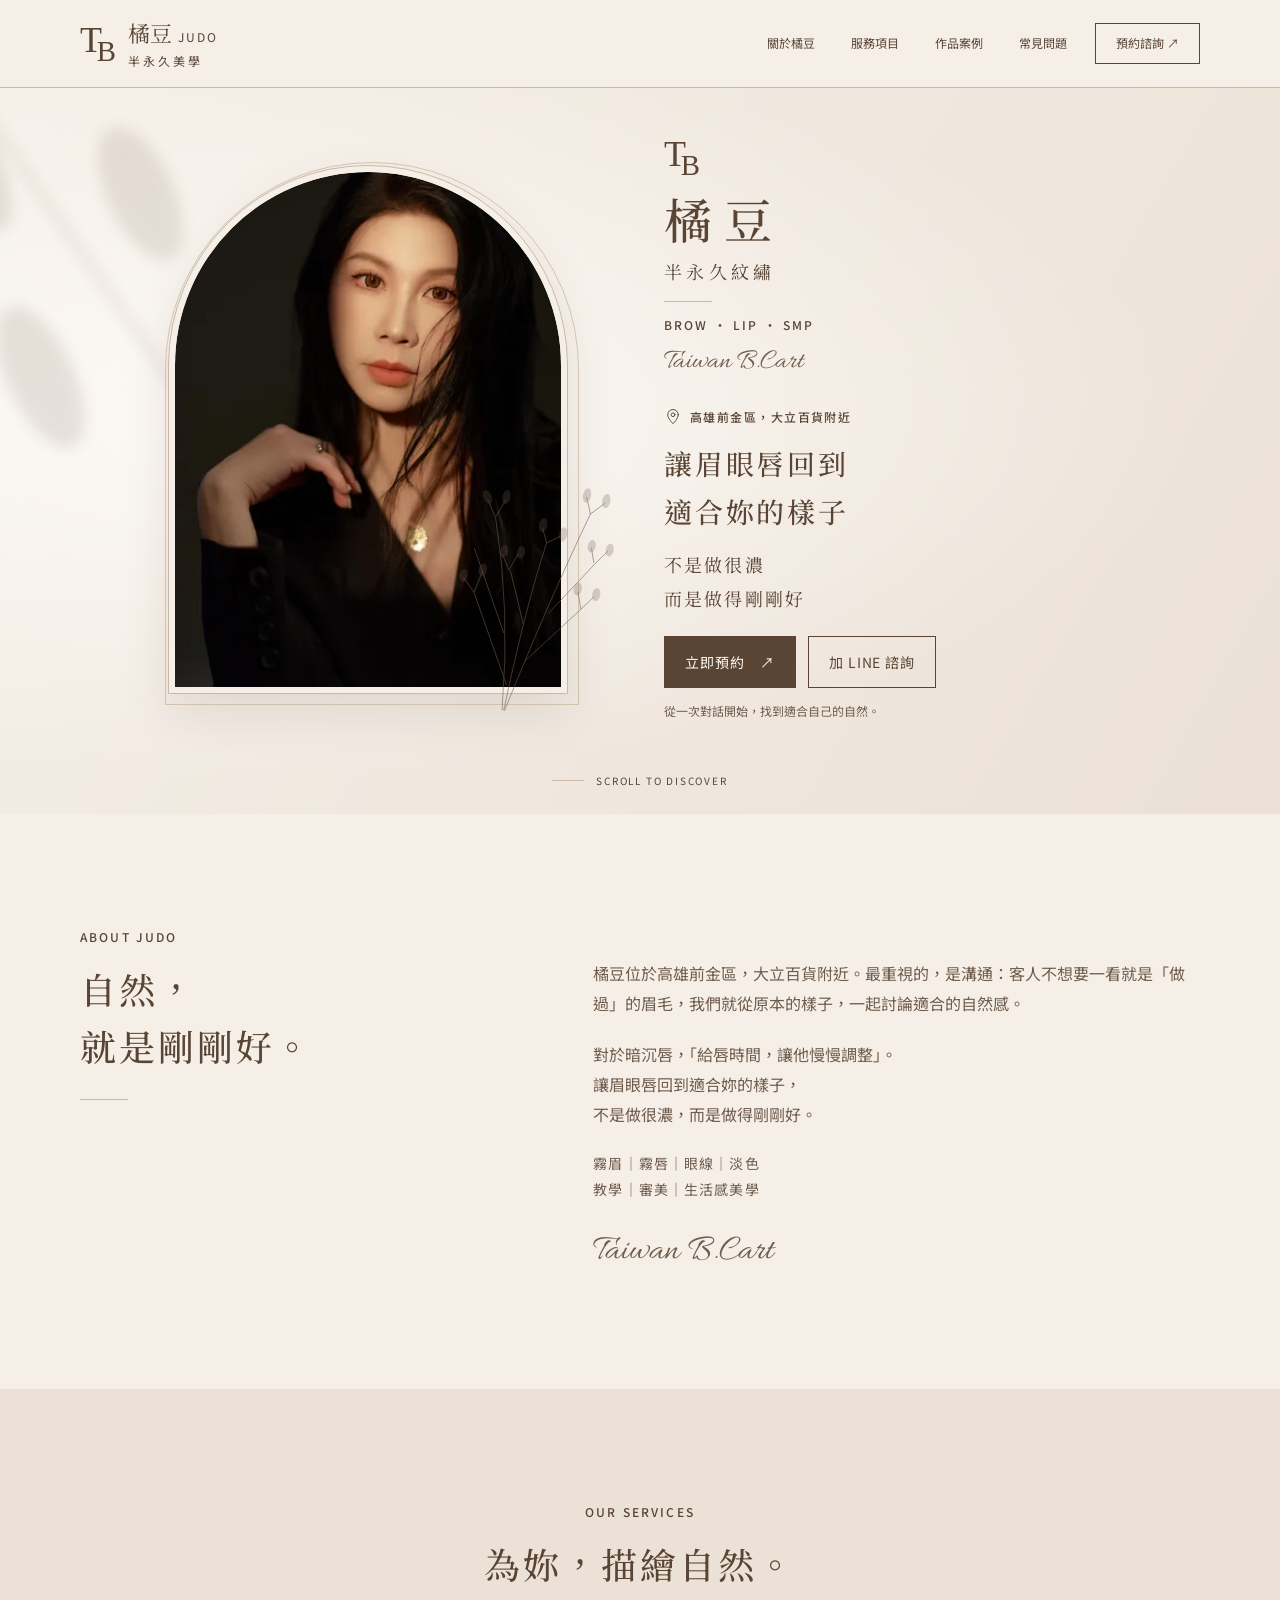
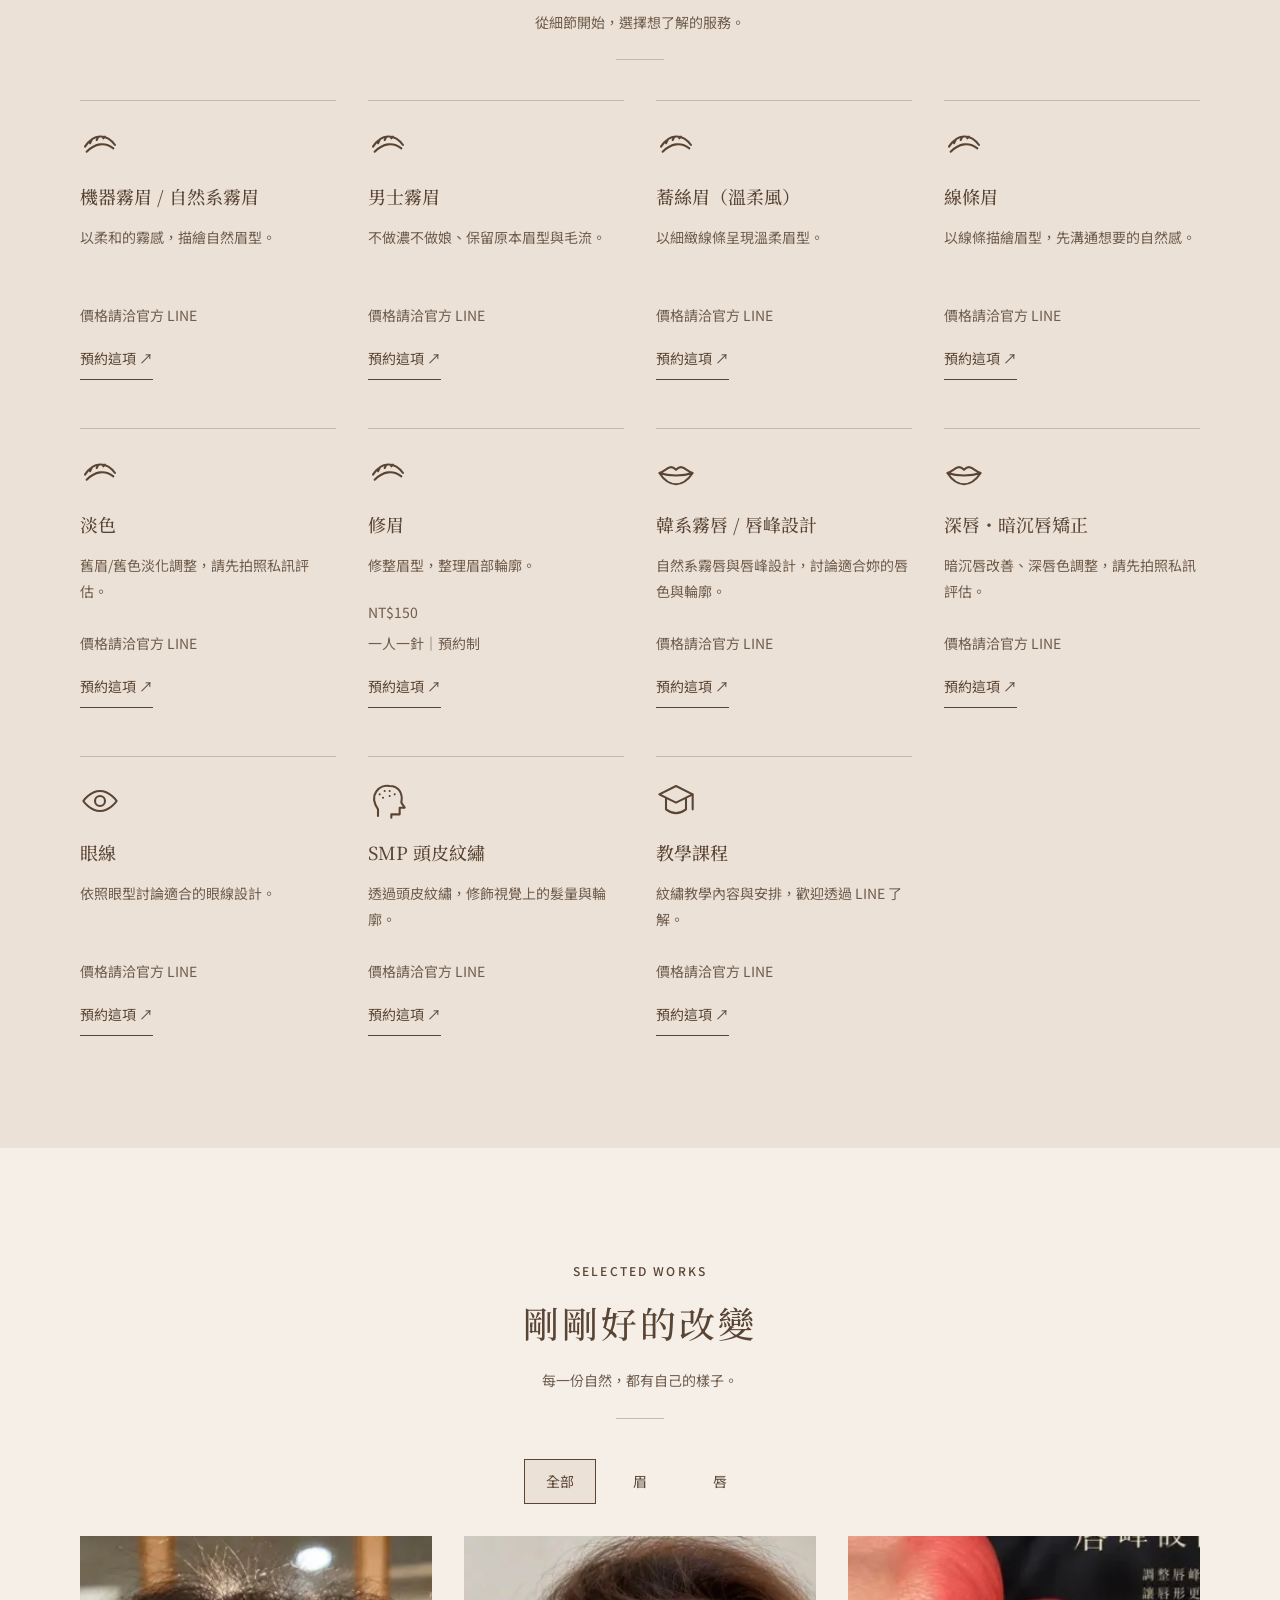
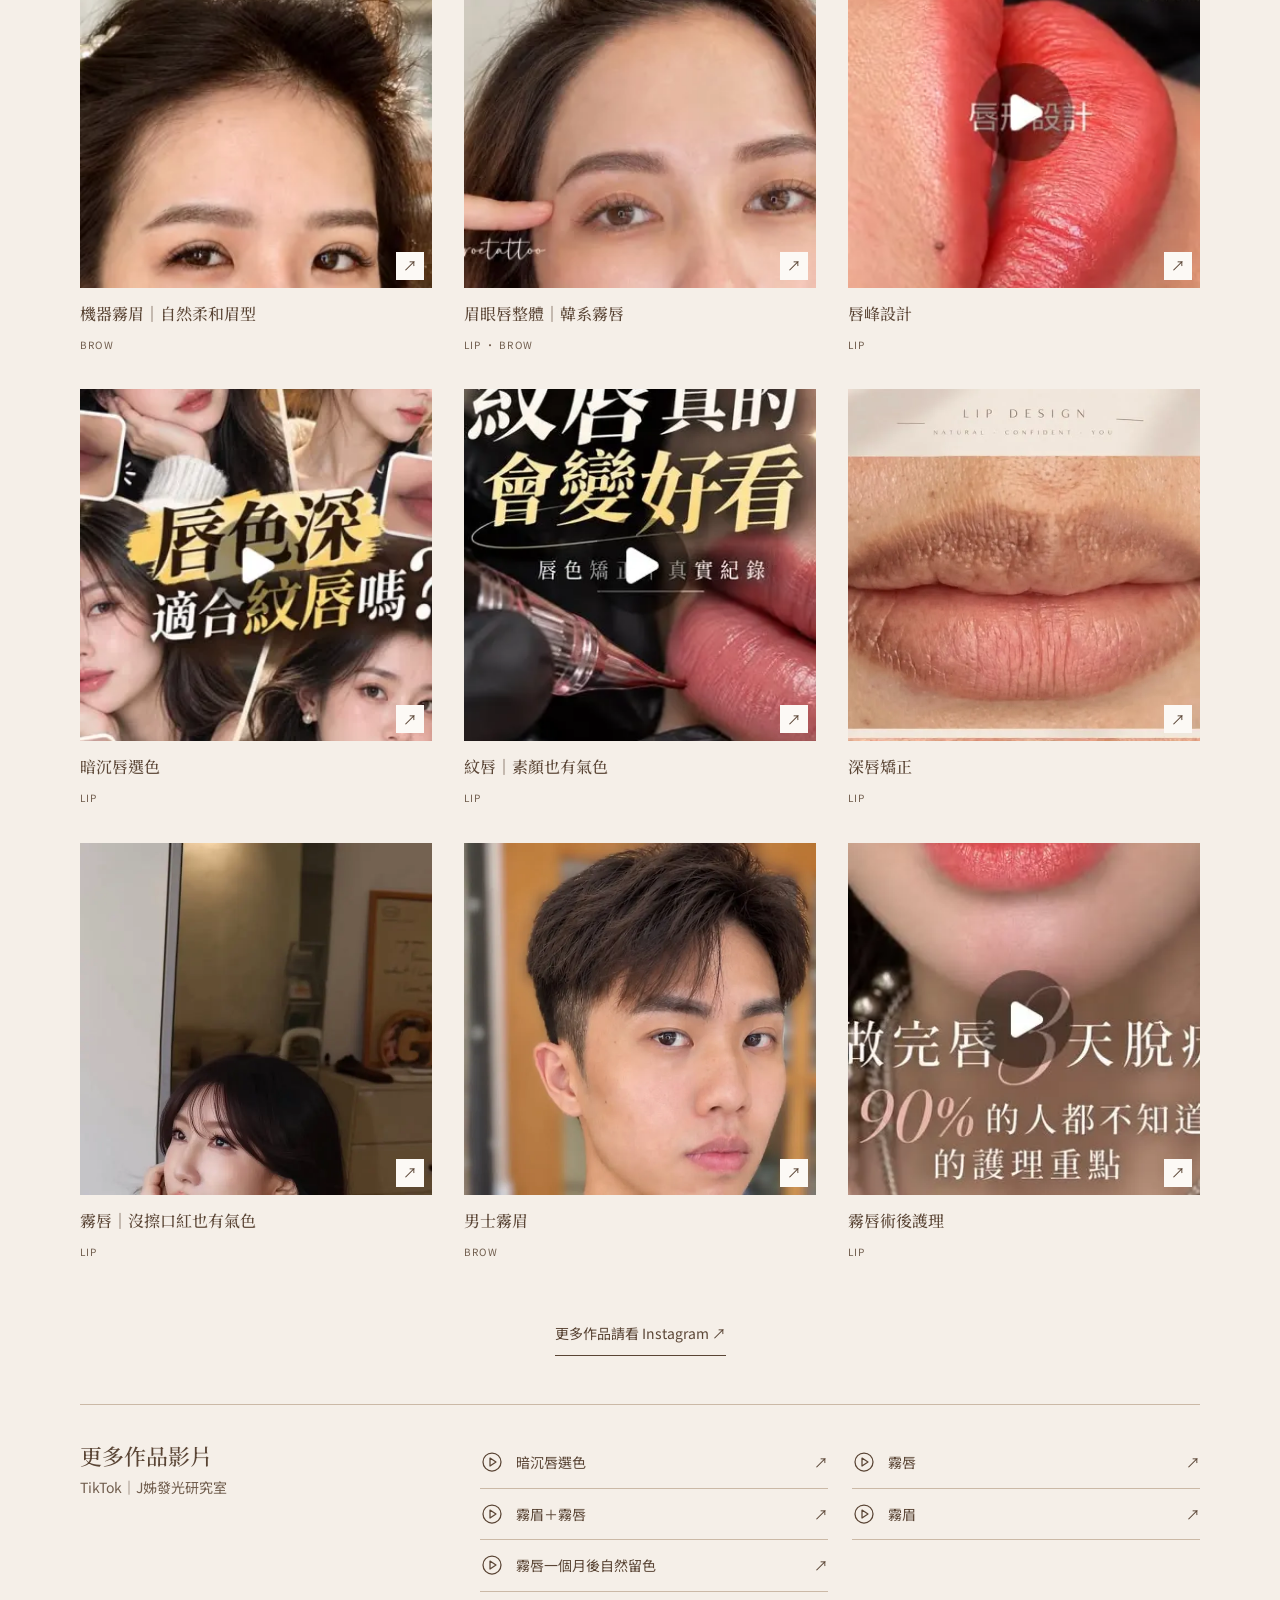
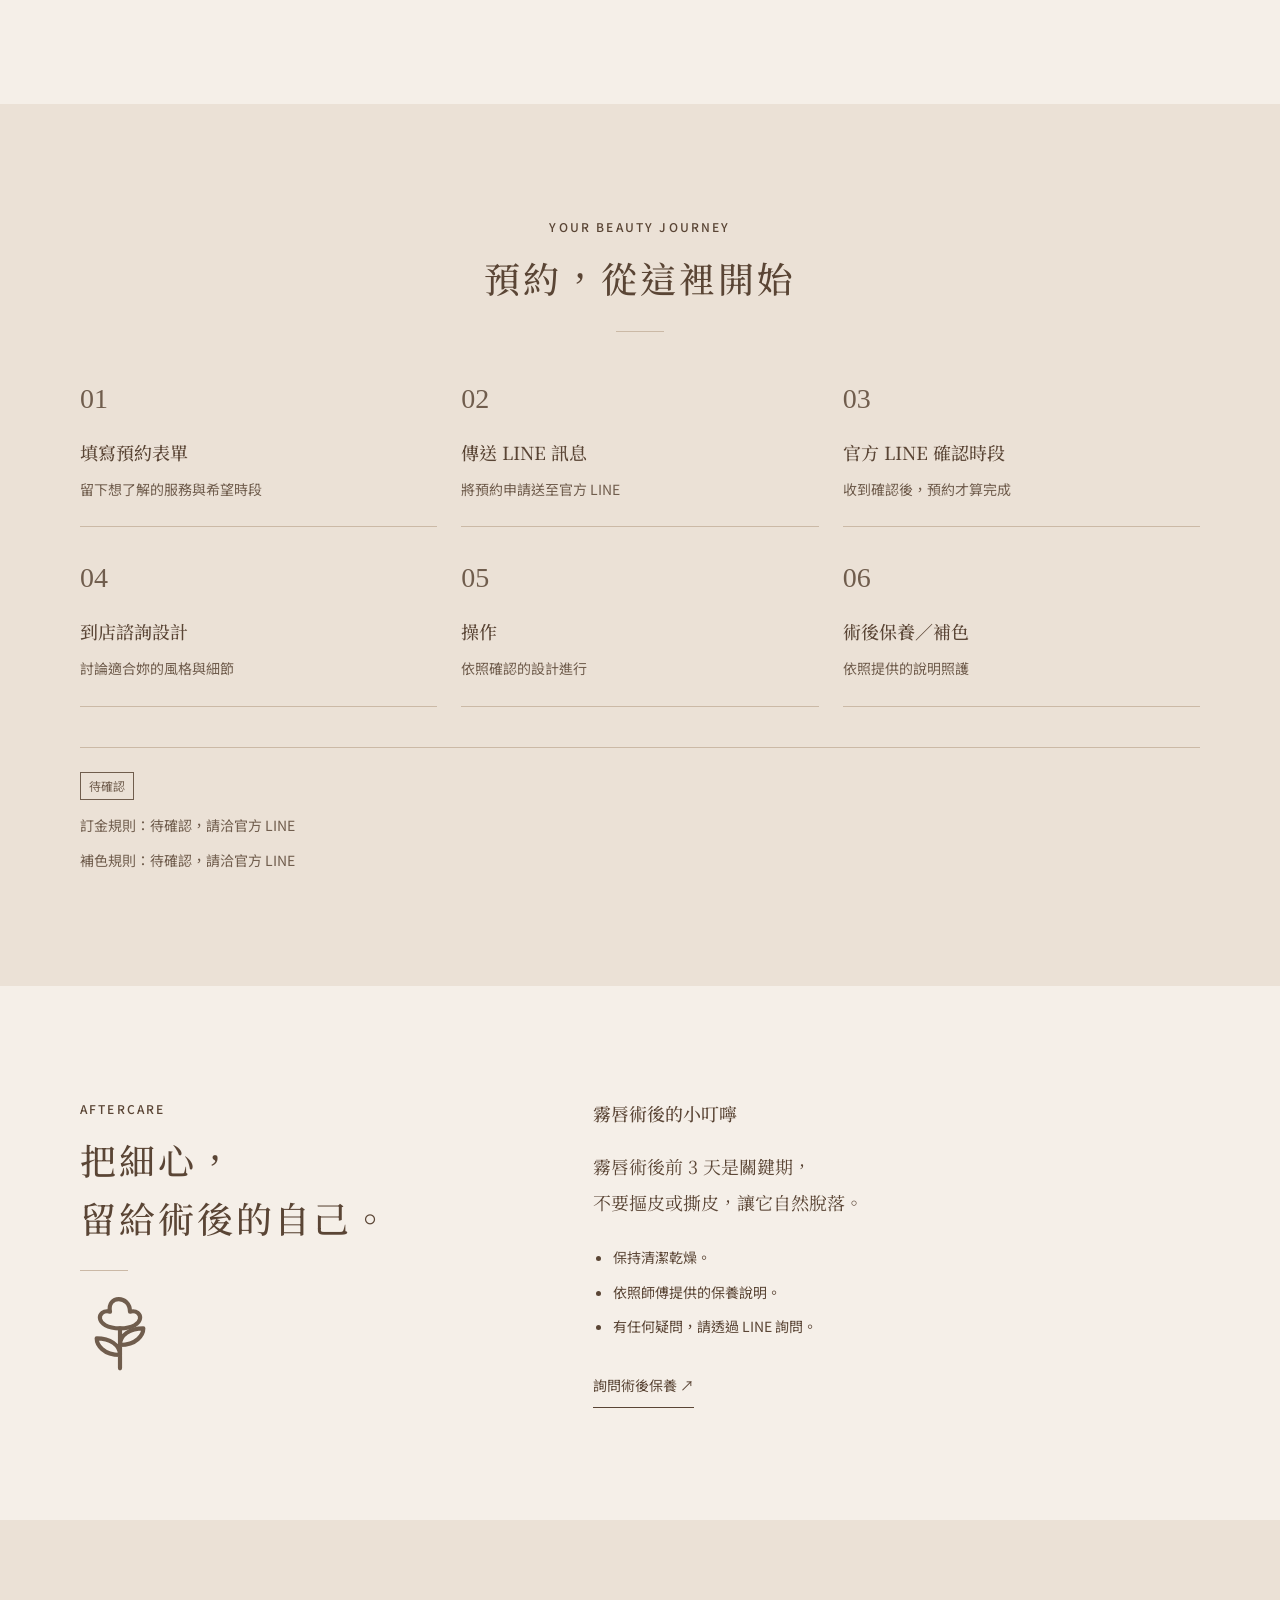
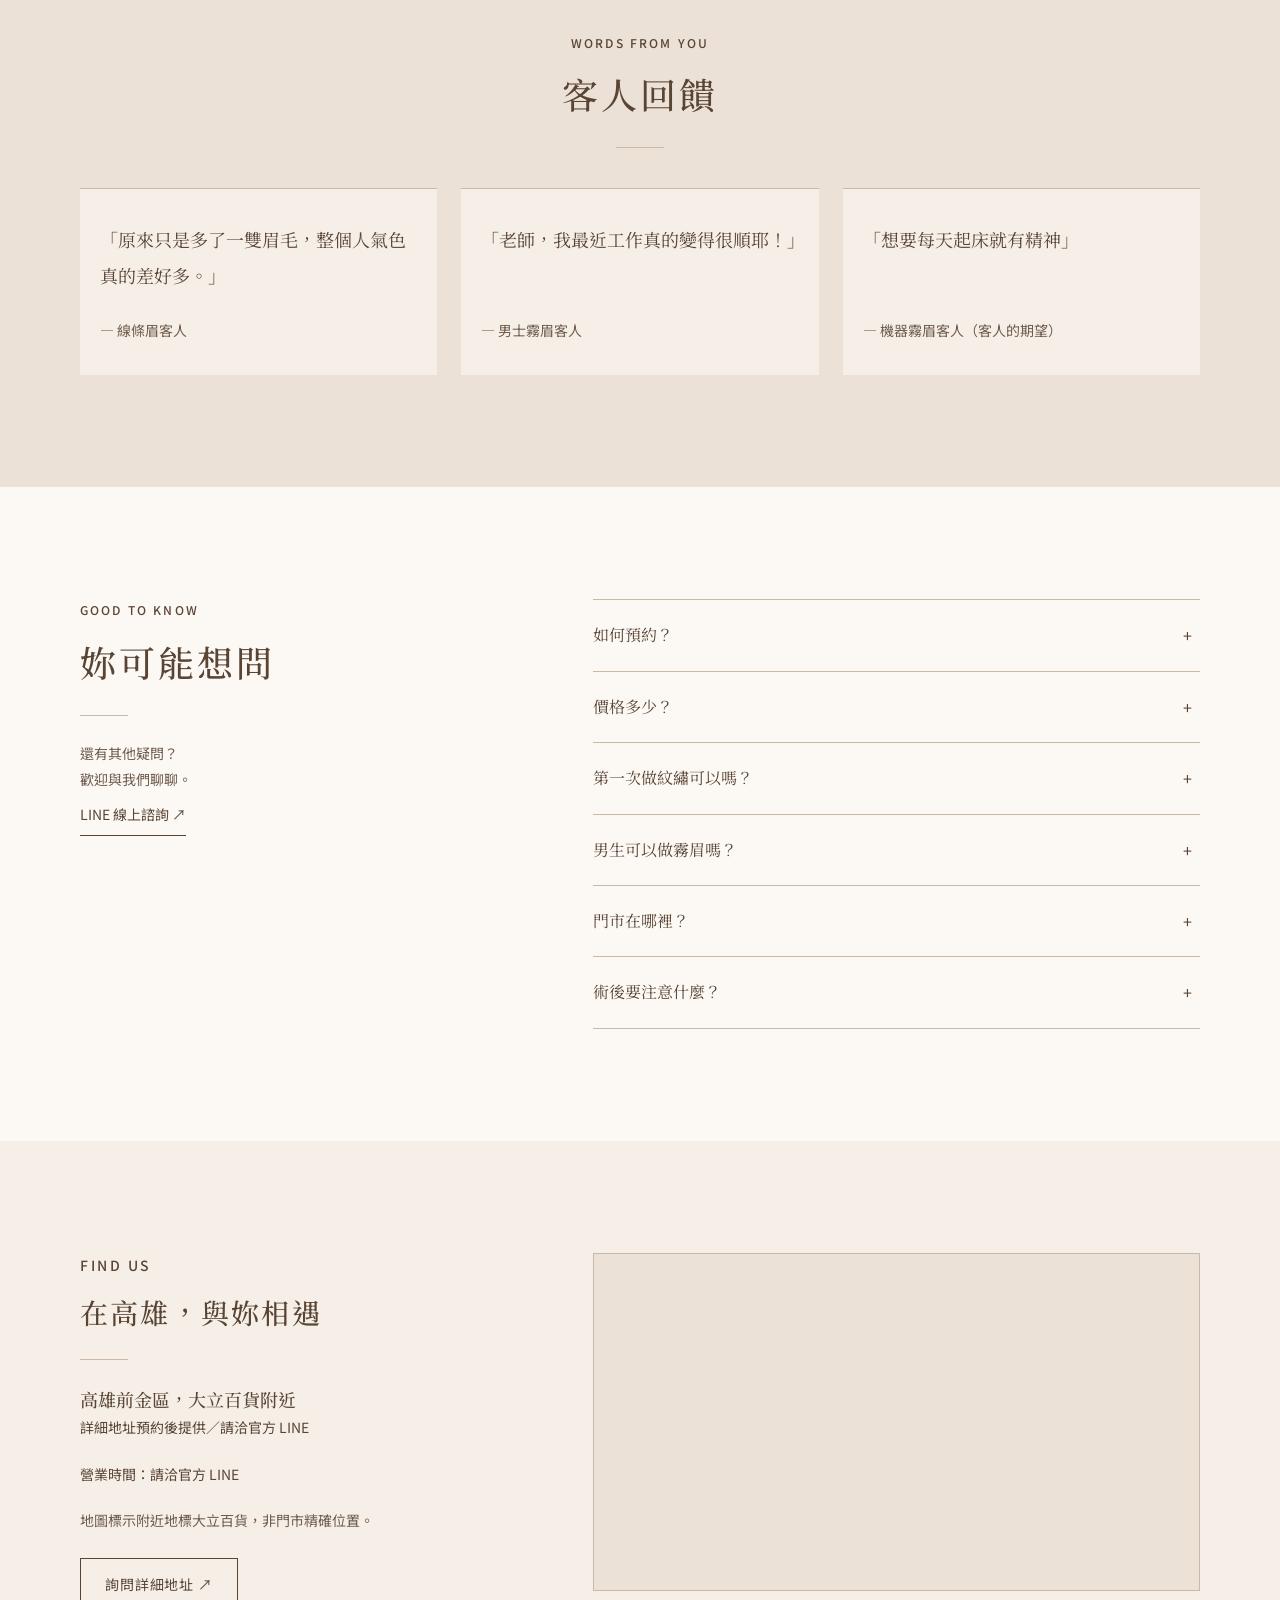
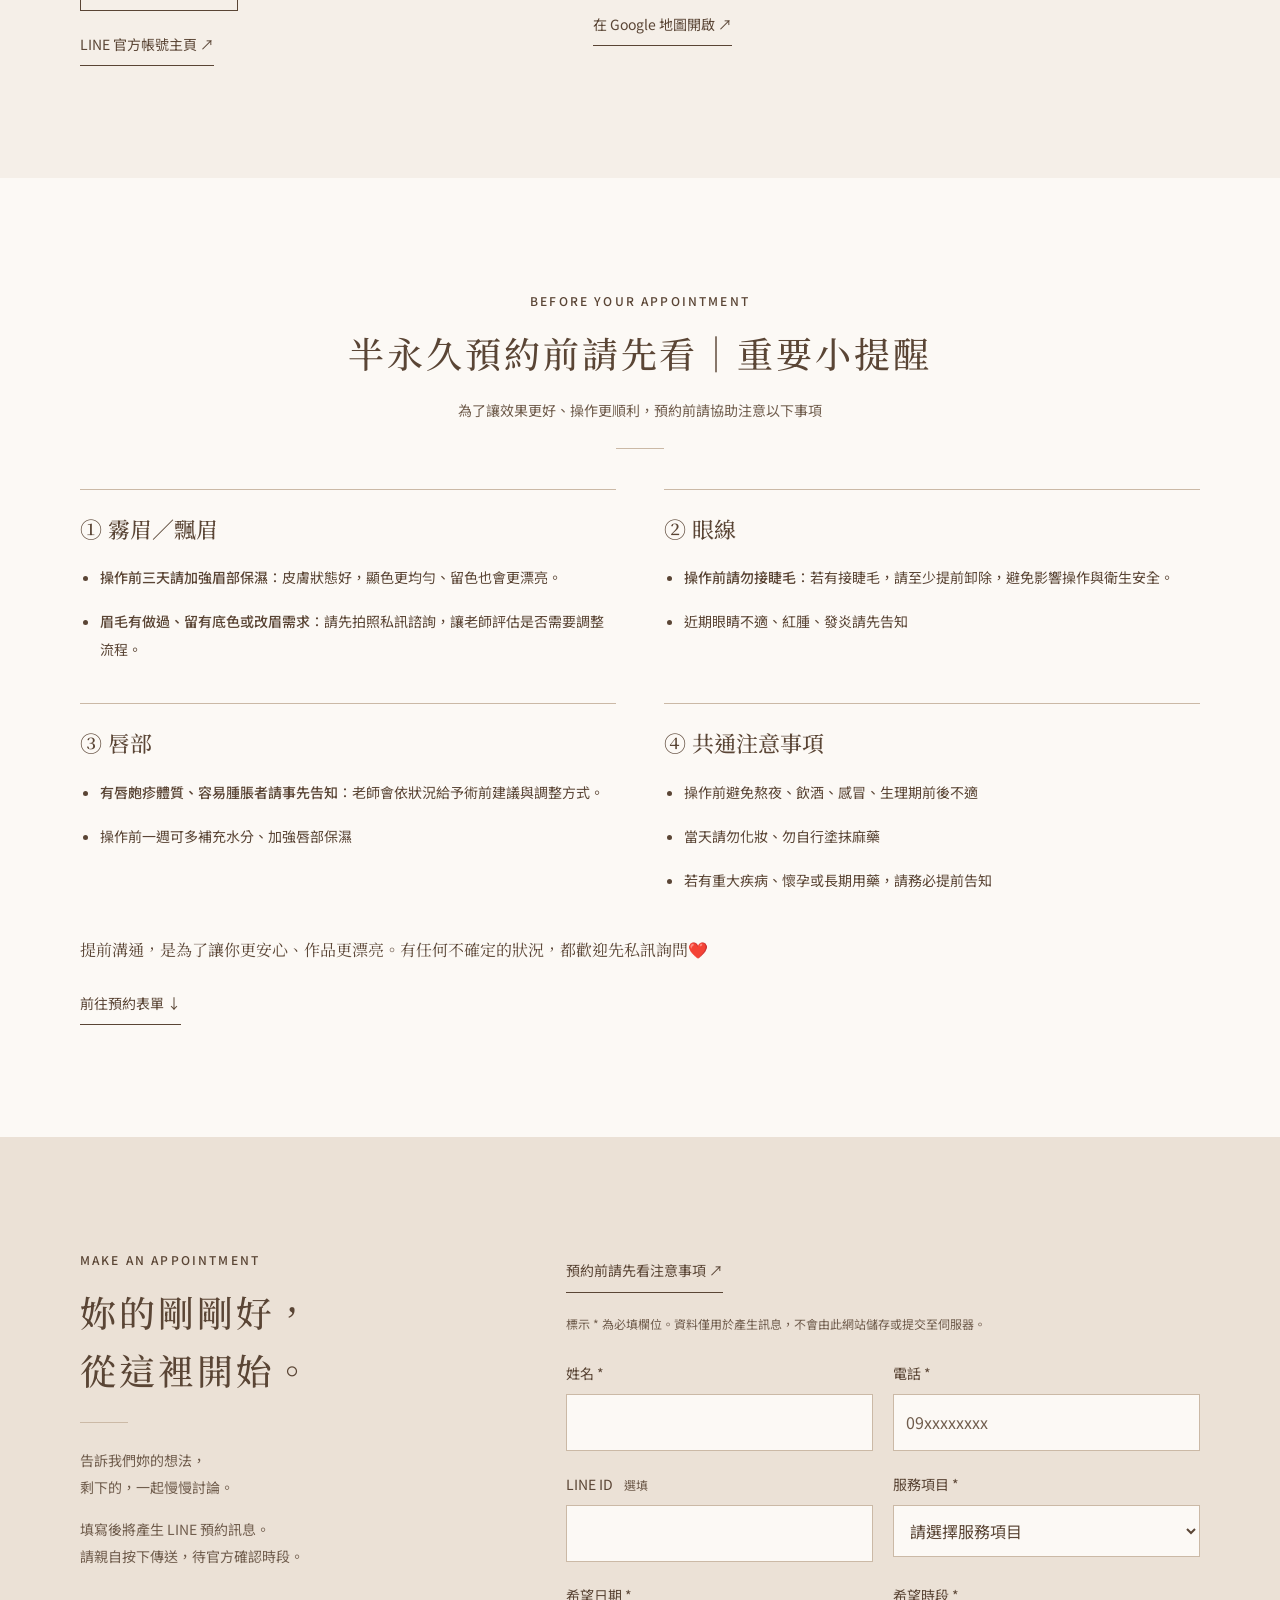
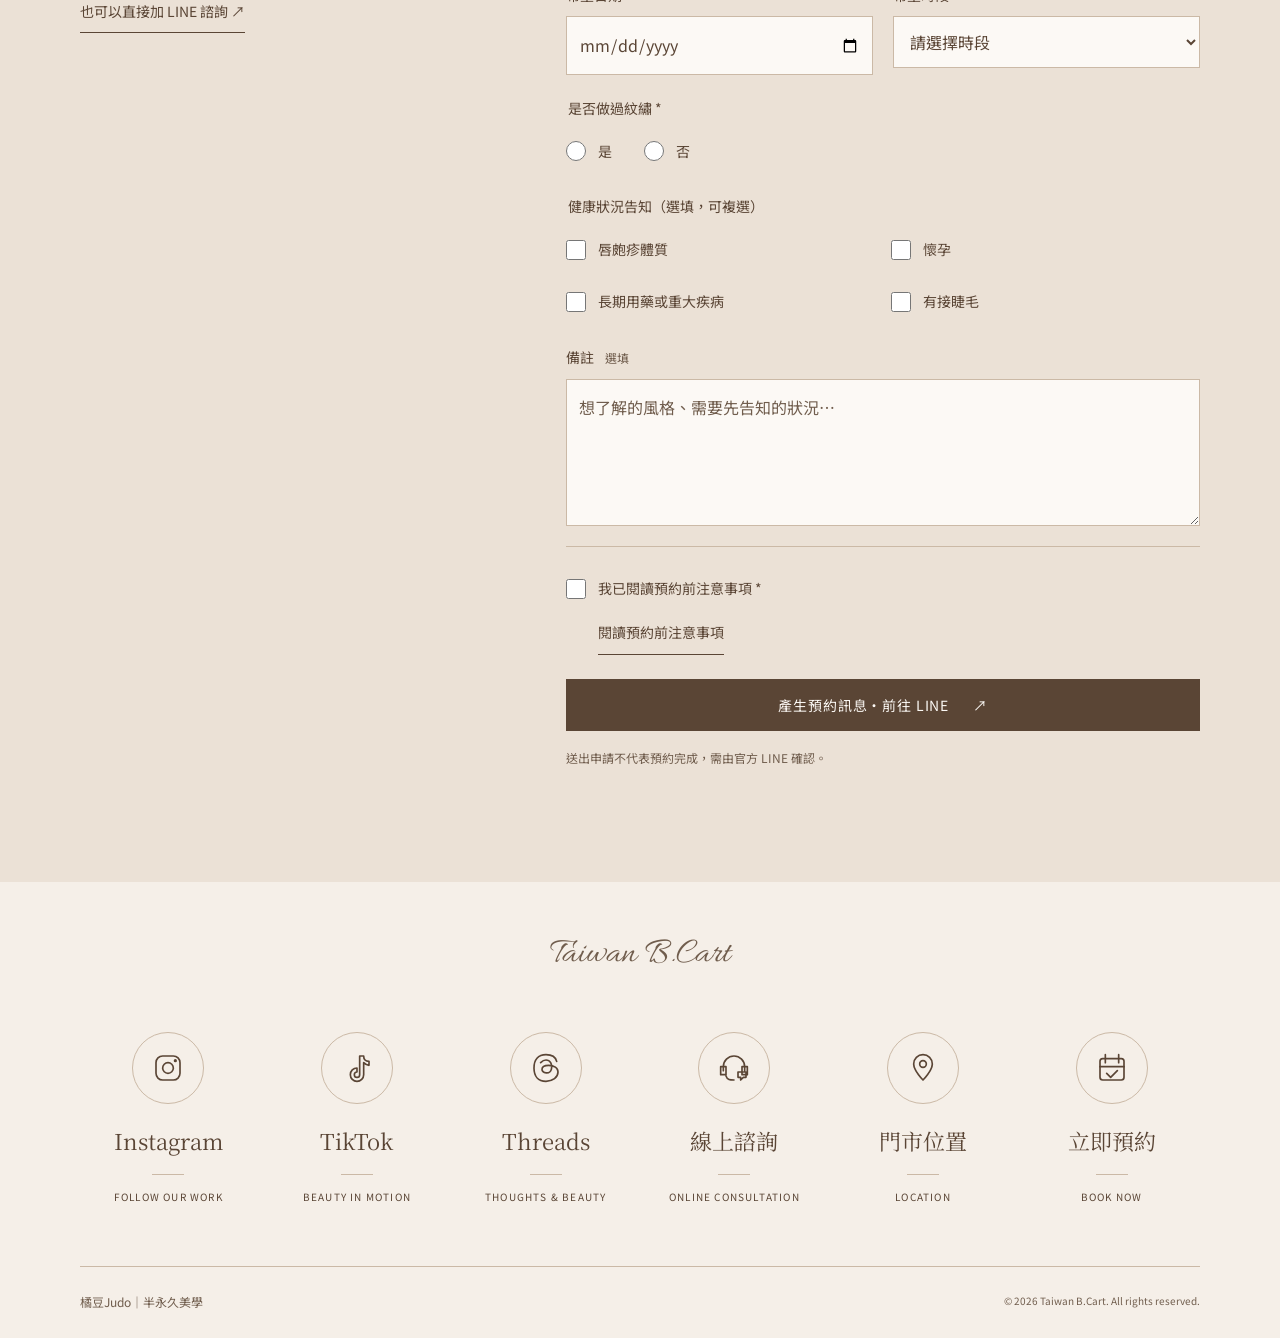
==== commit 10222085: "OG 分享圖、SEO 結構化資料、robots/sitemap、字型子集與 WebP 載入優化" ====
--- a/index.html
+++ b/index.html
@@ -3,28 +3,233 @@
 <head>
   <meta charset="utf-8">
   <meta name="viewport" content="width=device-width, initial-scale=1">
-  <title>橘豆Judo｜半永久美學｜高雄前金區 霧眉・霧唇・SMP 紋繡</title>
-  <meta name="description" content="橘豆Judo 半永久美學，位於高雄前金區，大立百貨附近。高雄霧眉、高雄霧唇諮詢，從自然系霧唇到深唇色調整，重視溝通與適合自己的樣子。詳細地址預約後提供／請洽官方 LINE。">
+  <title>高雄霧眉・霧唇・眼線｜橘豆Judo 半永久紋繡（前金區）</title>
+  <meta name="description" content="橘豆Judo 半永久紋繡位於高雄前金區，大立百貨附近，提供自然系霧眉、男士霧眉、霧唇與眼線設計。暗沉唇改善與深唇色調整可先拍照諮詢，重視溝通與自然感。採 LINE 預約，詳細地址預約後提供，歡迎洽官方 LINE。">
   <meta name="keywords" content="高雄霧唇,前金區霧唇,高雄霧眉,前金區霧眉,暗沉唇改善,深唇色調整,自然系霧唇">
   <meta name="theme-color" content="#f5efe8">
   <meta property="og:title" content="橘豆Judo｜半永久美學">
   <meta property="og:description" content="讓眉眼唇回到適合妳的樣子。高雄前金區，大立百貨附近，霧眉・自然系霧唇・SMP。詳細地址預約後提供／請洽官方 LINE。">
   <meta property="og:type" content="website">
   <meta property="og:locale" content="zh_TW">
-  <meta property="og:image" content="https://erotoegnic.github.io/judo-brow-site/assets/cases/case01.jpg">
+  <meta property="og:image" content="https://erotoegnic.github.io/judo-brow-site/assets/og-image.jpg">
+  <meta property="og:image:width" content="1200">
+  <meta property="og:image:height" content="630">
+  <meta property="og:image:alt" content="橘豆Judo 半永久紋繡老師形象照">
   <meta name="twitter:card" content="summary_large_image">
+  <meta name="twitter:image" content="https://erotoegnic.github.io/judo-brow-site/assets/og-image.jpg">
   <link rel="canonical" href="https://erotoegnic.github.io/judo-brow-site/">
   <meta property="og:url" content="https://erotoegnic.github.io/judo-brow-site/">
   <link rel="icon" type="image/svg+xml" href="favicon.svg">
   <link rel="shortcut icon" href="favicon.svg">
   <link rel="preconnect" href="https://fonts.googleapis.com">
   <link rel="preconnect" href="https://fonts.gstatic.com" crossorigin>
-  <link href="https://fonts.googleapis.com/css2?family=Allura&family=Noto+Sans+TC:wght@400;500&family=Noto+Serif+TC:wght@400;500&display=swap" rel="stylesheet" media="print" onload="this.media='all'">
-  <noscript><link href="https://fonts.googleapis.com/css2?family=Allura&family=Noto+Sans+TC:wght@400;500&family=Noto+Serif+TC:wght@400;500&display=swap" rel="stylesheet"></noscript>
+  <!-- FONT_LINKS_START -->
+  <link rel="preload" as="style" href="https://fonts.googleapis.com/css2?family=Noto+Sans+TC:wght@400;500&amp;family=Noto+Serif+TC:wght@400;500&amp;display=swap&amp;text=%20!%22%23%24%25%26'()*%2B%2C-.%2F0123456789%3A%3B%3C%3D%3E%3F%40ABCDEFGHIJKLMNOPQRSTUVWXYZ%5B%5C%5D%5E_%60abcdefghijklmnopqrstuvwxyz%7B%7C%7D~%C2%A9%C2%B7%C3%97%E2%80%94%E2%80%A2%E2%80%A6%E2%86%90%E2%86%92%E2%86%93%E2%86%97%E2%88%92%E2%91%A0%E2%91%A1%E2%91%A2%E2%91%A3%E2%9D%A4%E3%80%81%E3%80%82%E3%80%8C%E3%80%8D%E3%80%90%E3%80%91%E3%83%BB%E4%B8%80%E4%B8%89%E4%B8%8A%E4%B8%8B%E4%B8%8D%E4%B8%A6%E4%B8%AD%E4%B8%BB%E4%B9%85%E4%B9%9F%E4%B9%BE%E4%BA%86%E4%BA%88%E4%BA%8B%E4%BA%8C%E4%BA%94%E4%BA%A4%E4%BA%AB%E4%BA%AE%E4%BA%BA%E4%BB%80%E4%BB%8A%E4%BB%96%E4%BB%A3%E4%BB%A5%E4%BB%B6%E4%BB%BB%E4%BB%BD%E4%BC%B0%E4%BC%BA%E4%BD%8D%E4%BD%95%E4%BD%9C%E4%BD%A0%E4%BD%BF%E4%BE%86%E4%BE%8B%E4%BE%9B%E4%BE%9D%E4%BF%9D%E4%BF%AE%E5%80%8B%E5%80%91%E5%81%9A%E5%81%A5%E5%82%85%E5%82%99%E5%82%B3%E5%83%85%E5%83%B9%E5%84%B2%E5%85%81%E5%85%85%E5%85%88%E5%85%89%E5%85%8D%E5%85%A5%E5%85%A7%E5%85%A8%E5%85%AD%E5%85%B1%E5%85%B6%E5%86%8D%E5%86%92%E5%87%BA%E5%88%86%E5%88%A9%E5%88%B0%E5%88%B6%E5%89%87%E5%89%8D%E5%89%9B%E5%89%A9%E5%8A%A0%E5%8A%A9%E5%8B%95%E5%8B%99%E5%8B%BB%E5%8B%BE%E5%8B%BF%E5%8C%85%E5%8C%96%E5%8D%80%E5%8D%88%E5%8D%8A%E5%8D%94%E5%8D%B3%E5%8D%B8%E5%8E%9F%E5%8F%83%E5%8F%96%E5%8F%A3%E5%8F%AA%E5%8F%AE%E5%8F%AF%E5%90%88%E5%90%8D%E5%90%A6%E5%90%AB%E5%91%88%E5%91%8A%E5%92%8C%E5%93%81%E5%93%AA%E5%94%87%E5%95%8F%E5%95%9F%E5%96%84%E5%96%AE%E5%97%8E%E5%99%A8%E5%9A%80%E5%9B%9B%E5%9B%9E%E5%9C%96%E5%9C%A8%E5%9C%B0%E5%9D%80%E5%9D%87%E5%9E%8B%E5%A1%97%E5%A1%AB%E5%A3%AB%E5%A4%9A%E5%A4%9C%E5%A4%A7%E5%A4%A9%E5%A5%BD%E5%A6%82%E5%A6%9D%E5%A6%B3%E5%A7%8A%E5%A7%8B%E5%A7%93%E5%A8%98%E5%AD%90%E5%AD%95%E5%AD%97%E5%AD%98%E5%AD%B8%E5%AE%83%E5%AE%89%E5%AE%8C%E5%AE%98%E5%AE%9A%E5%AE%A2%E5%AE%A4%E5%AE%B9%E5%AF%A6%E5%AF%A9%E5%AF%AB%E5%B0%87%E5%B0%88%E5%B0%8D%E5%B0%8E%E5%B0%8F%E5%B0%91%E5%B0%B1%E5%B3%B0%E5%B7%A5%E5%B7%AE%E5%B7%B1%E5%B7%B2%E5%B8%82%E5%B8%8C%E5%B8%AB%E5%B8%B3%E5%B8%B8%E5%BA%8A%E5%BA%95%E5%BA%97%E5%BA%B7%E5%BB%93%E5%BB%BA%E5%BC%8F%E5%BC%B5%E5%BC%B7%E5%BD%A2%E5%BD%B1%E5%BE%80%E5%BE%85%E5%BE%88%E5%BE%8C%E5%BE%97%E5%BE%9E%E5%BF%83%E5%BF%85%E6%81%AF%E6%83%B3%E6%84%8F%E6%84%9F%E6%85%8B%E6%85%A2%E6%87%B7%E6%88%90%E6%88%91%E6%88%96%E6%89%8B%E6%89%8D%E6%89%BE%E6%8A%8A%E6%8A%B9%E6%8B%8D%E6%8C%81%E6%8C%89%E6%8E%92%E6%8E%A1%E6%8E%A5%E6%8F%8F%E6%8F%90%E6%8F%9B%E6%91%B3%E6%92%95%E6%93%87%E6%93%8D%E6%93%A6%E6%94%B6%E6%94%B9%E6%94%BE%E6%95%88%E6%95%99%E6%95%B4%E6%96%87%E6%96%99%E6%96%B0%E6%96%B9%E6%96%BC%E6%97%A5%E6%97%A9%E6%98%8E%E6%98%93%E6%98%AF%E6%99%82%E6%99%9A%E6%9A%97%E6%9B%B4%E6%9B%BF%E6%9C%80%E6%9C%83%E6%9C%88%E6%9C%89%E6%9C%8D%E6%9C%9B%E6%9C%9F%E6%9C%AA%E6%9C%AC%E6%9E%9C%E6%9F%94%E6%9F%A5%E6%A0%BC%E6%A1%88%E6%A2%9D%E6%A5%AD%E6%A8%99%E6%A8%A3%E6%A9%98%E6%A9%9F%E6%AA%A2%E6%AC%84%E6%AC%A1%E6%AD%A1%E6%AD%A3%E6%AD%A4%E6%AE%B5%E6%AF%8F%E6%AF%9B%E6%B0%A3%E6%B0%B4%E6%B0%B8%E6%B1%82%E6%B2%89%E6%B2%92%E6%B3%81%E6%B3%95%E6%B3%A8%E6%B4%BB%E6%B4%BD%E6%B5%81%E6%B7%A1%E6%B7%B1%E6%B8%85%E6%BA%9D%E6%BA%AB%E6%BC%82%E6%BD%94%E6%BF%83%E6%BF%95%E7%80%8F%E7%82%8E%E7%82%BA%E7%84%A1%E7%84%B6%E7%85%A7%E7%86%AC%E7%87%88%E7%87%9F%E7%87%A5%E7%89%87%E7%8B%80%E7%8F%BE%E7%90%86%E7%94%9F%E7%94%A2%E7%94%A8%E7%94%B1%E7%94%B3%E7%94%B7%E7%95%99%E7%95%B6%E7%96%91%E7%96%B9%E7%96%BE%E7%97%85%E7%99%BC%E7%99%BE%E7%9A%84%E7%9A%AE%E7%9A%B0%E7%9B%AE%E7%9B%B4%E7%9B%B8%E7%9C%89%E7%9C%8B%E7%9C%9F%E7%9C%BC%E7%9D%9B%E7%9D%AB%E7%9F%A5%E7%9F%AF%E7%A0%94%E7%A2%BA%E7%A2%BC%E7%A4%BA%E7%A5%9E%E7%A7%81%E7%A8%8B%E7%A9%B6%E7%A9%BA%E7%AB%8B%E7%AB%99%E7%AC%AC%E7%AE%97%E7%AE%B1%E7%AF%80%E7%AF%A9%E7%B2%89%E7%B2%BE%E7%B3%BB%E7%B4%84%E7%B4%85%E7%B4%8B%E7%B4%A0%E7%B4%B0%E7%B5%A6%E7%B5%B2%E7%B6%B2%E7%B7%9A%E7%B7%BB%E7%B9%A1%E7%B9%AA%E7%BD%AE%E7%BE%8E%E8%80%81%E8%80%83%E8%80%85%E8%80%8C%E8%80%B6%E8%81%8A%E8%83%BD%E8%84%AB%E8%84%B9%E8%85%AB%E8%86%9A%E8%87%AA%E8%87%B3%E8%88%87%E8%88%8A%E8%89%B2%E8%8B%A5%E8%90%BD%E8%95%8E%E8%97%A5%E8%99%9F%E8%A1%8C%E8%A1%93%E8%A1%9B%E8%A1%A8%E8%A3%9C%E8%A3%A1%E8%A3%BD%E8%A4%87%E8%A6%81%E8%A6%8B%E8%A6%8F%E8%A6%96%E8%A6%AA%E8%A6%BA%E8%A6%BD%E8%A7%A3%E8%A8%82%E8%A8%88%E8%A8%8A%E8%A8%8E%E8%A8%AD%E8%A8%B1%E8%A8%B4%E8%A8%BB%E8%A9%95%E8%A9%A2%E8%A9%B1%E8%A9%B3%E8%AA%8D%E8%AA%AA%E8%AA%B2%E8%AA%BF%E8%AB%8B%E8%AB%96%E8%AB%AE%E8%AD%B0%E8%AD%B7%E8%AE%80%E8%AE%8A%E8%AE%93%E8%B1%86%E8%B1%A1%E8%B2%A8%E8%B3%87%E8%B3%AA%E8%B5%B7%E8%B7%B3%E8%BC%AA%E8%BF%8E%E8%BF%91%E9%80%81%E9%80%8F%E9%80%99%E9%80%9A%E9%80%A3%E9%80%B1%E9%80%B2%E9%81%87%E9%81%8E%E9%81%A9%E9%81%B8%E9%81%BF%E9%82%84%E9%83%A8%E9%83%BD%E9%85%92%E9%86%92%E9%87%8D%E9%87%8F%E9%87%91%E9%87%9D%E9%8D%B5%E9%95%B7%E9%96%80%E9%96%89%E9%96%8B%E9%96%93%E9%96%B1%E9%97%9C%E9%99%84%E9%99%A4%E9%9B%84%E9%9B%99%E9%9B%BB%E9%9C%80%E9%9C%A7%E9%9D%9E%E9%9F%93%E9%9F%BF%E9%A0%81%E9%A0%85%E9%A0%86%E9%A0%90%E9%A0%AD%E9%A1%8C%E9%A1%8F%E9%A1%9E%E9%A1%AF%E9%A2%A8%E9%A3%84%E9%A3%B2%E9%A3%BE%E9%A4%8A%E9%A5%8B%E9%AB%94%E9%AB%98%E9%AB%AE%E9%BA%BB%E9%BA%BC%E9%BB%9E%EF%B8%8F%EF%BC%81%EF%BC%88%EF%BC%89%EF%BC%8B%EF%BC%8C%EF%BC%8F%EF%BC%9A%EF%BC%9F%EF%BD%9C" onload="this.onload=null;this.rel='stylesheet'">
+  <noscript><link rel="stylesheet" href="https://fonts.googleapis.com/css2?family=Noto+Sans+TC:wght@400;500&amp;family=Noto+Serif+TC:wght@400;500&amp;display=swap&amp;text=%20!%22%23%24%25%26'()*%2B%2C-.%2F0123456789%3A%3B%3C%3D%3E%3F%40ABCDEFGHIJKLMNOPQRSTUVWXYZ%5B%5C%5D%5E_%60abcdefghijklmnopqrstuvwxyz%7B%7C%7D~%C2%A9%C2%B7%C3%97%E2%80%94%E2%80%A2%E2%80%A6%E2%86%90%E2%86%92%E2%86%93%E2%86%97%E2%88%92%E2%91%A0%E2%91%A1%E2%91%A2%E2%91%A3%E2%9D%A4%E3%80%81%E3%80%82%E3%80%8C%E3%80%8D%E3%80%90%E3%80%91%E3%83%BB%E4%B8%80%E4%B8%89%E4%B8%8A%E4%B8%8B%E4%B8%8D%E4%B8%A6%E4%B8%AD%E4%B8%BB%E4%B9%85%E4%B9%9F%E4%B9%BE%E4%BA%86%E4%BA%88%E4%BA%8B%E4%BA%8C%E4%BA%94%E4%BA%A4%E4%BA%AB%E4%BA%AE%E4%BA%BA%E4%BB%80%E4%BB%8A%E4%BB%96%E4%BB%A3%E4%BB%A5%E4%BB%B6%E4%BB%BB%E4%BB%BD%E4%BC%B0%E4%BC%BA%E4%BD%8D%E4%BD%95%E4%BD%9C%E4%BD%A0%E4%BD%BF%E4%BE%86%E4%BE%8B%E4%BE%9B%E4%BE%9D%E4%BF%9D%E4%BF%AE%E5%80%8B%E5%80%91%E5%81%9A%E5%81%A5%E5%82%85%E5%82%99%E5%82%B3%E5%83%85%E5%83%B9%E5%84%B2%E5%85%81%E5%85%85%E5%85%88%E5%85%89%E5%85%8D%E5%85%A5%E5%85%A7%E5%85%A8%E5%85%AD%E5%85%B1%E5%85%B6%E5%86%8D%E5%86%92%E5%87%BA%E5%88%86%E5%88%A9%E5%88%B0%E5%88%B6%E5%89%87%E5%89%8D%E5%89%9B%E5%89%A9%E5%8A%A0%E5%8A%A9%E5%8B%95%E5%8B%99%E5%8B%BB%E5%8B%BE%E5%8B%BF%E5%8C%85%E5%8C%96%E5%8D%80%E5%8D%88%E5%8D%8A%E5%8D%94%E5%8D%B3%E5%8D%B8%E5%8E%9F%E5%8F%83%E5%8F%96%E5%8F%A3%E5%8F%AA%E5%8F%AE%E5%8F%AF%E5%90%88%E5%90%8D%E5%90%A6%E5%90%AB%E5%91%88%E5%91%8A%E5%92%8C%E5%93%81%E5%93%AA%E5%94%87%E5%95%8F%E5%95%9F%E5%96%84%E5%96%AE%E5%97%8E%E5%99%A8%E5%9A%80%E5%9B%9B%E5%9B%9E%E5%9C%96%E5%9C%A8%E5%9C%B0%E5%9D%80%E5%9D%87%E5%9E%8B%E5%A1%97%E5%A1%AB%E5%A3%AB%E5%A4%9A%E5%A4%9C%E5%A4%A7%E5%A4%A9%E5%A5%BD%E5%A6%82%E5%A6%9D%E5%A6%B3%E5%A7%8A%E5%A7%8B%E5%A7%93%E5%A8%98%E5%AD%90%E5%AD%95%E5%AD%97%E5%AD%98%E5%AD%B8%E5%AE%83%E5%AE%89%E5%AE%8C%E5%AE%98%E5%AE%9A%E5%AE%A2%E5%AE%A4%E5%AE%B9%E5%AF%A6%E5%AF%A9%E5%AF%AB%E5%B0%87%E5%B0%88%E5%B0%8D%E5%B0%8E%E5%B0%8F%E5%B0%91%E5%B0%B1%E5%B3%B0%E5%B7%A5%E5%B7%AE%E5%B7%B1%E5%B7%B2%E5%B8%82%E5%B8%8C%E5%B8%AB%E5%B8%B3%E5%B8%B8%E5%BA%8A%E5%BA%95%E5%BA%97%E5%BA%B7%E5%BB%93%E5%BB%BA%E5%BC%8F%E5%BC%B5%E5%BC%B7%E5%BD%A2%E5%BD%B1%E5%BE%80%E5%BE%85%E5%BE%88%E5%BE%8C%E5%BE%97%E5%BE%9E%E5%BF%83%E5%BF%85%E6%81%AF%E6%83%B3%E6%84%8F%E6%84%9F%E6%85%8B%E6%85%A2%E6%87%B7%E6%88%90%E6%88%91%E6%88%96%E6%89%8B%E6%89%8D%E6%89%BE%E6%8A%8A%E6%8A%B9%E6%8B%8D%E6%8C%81%E6%8C%89%E6%8E%92%E6%8E%A1%E6%8E%A5%E6%8F%8F%E6%8F%90%E6%8F%9B%E6%91%B3%E6%92%95%E6%93%87%E6%93%8D%E6%93%A6%E6%94%B6%E6%94%B9%E6%94%BE%E6%95%88%E6%95%99%E6%95%B4%E6%96%87%E6%96%99%E6%96%B0%E6%96%B9%E6%96%BC%E6%97%A5%E6%97%A9%E6%98%8E%E6%98%93%E6%98%AF%E6%99%82%E6%99%9A%E6%9A%97%E6%9B%B4%E6%9B%BF%E6%9C%80%E6%9C%83%E6%9C%88%E6%9C%89%E6%9C%8D%E6%9C%9B%E6%9C%9F%E6%9C%AA%E6%9C%AC%E6%9E%9C%E6%9F%94%E6%9F%A5%E6%A0%BC%E6%A1%88%E6%A2%9D%E6%A5%AD%E6%A8%99%E6%A8%A3%E6%A9%98%E6%A9%9F%E6%AA%A2%E6%AC%84%E6%AC%A1%E6%AD%A1%E6%AD%A3%E6%AD%A4%E6%AE%B5%E6%AF%8F%E6%AF%9B%E6%B0%A3%E6%B0%B4%E6%B0%B8%E6%B1%82%E6%B2%89%E6%B2%92%E6%B3%81%E6%B3%95%E6%B3%A8%E6%B4%BB%E6%B4%BD%E6%B5%81%E6%B7%A1%E6%B7%B1%E6%B8%85%E6%BA%9D%E6%BA%AB%E6%BC%82%E6%BD%94%E6%BF%83%E6%BF%95%E7%80%8F%E7%82%8E%E7%82%BA%E7%84%A1%E7%84%B6%E7%85%A7%E7%86%AC%E7%87%88%E7%87%9F%E7%87%A5%E7%89%87%E7%8B%80%E7%8F%BE%E7%90%86%E7%94%9F%E7%94%A2%E7%94%A8%E7%94%B1%E7%94%B3%E7%94%B7%E7%95%99%E7%95%B6%E7%96%91%E7%96%B9%E7%96%BE%E7%97%85%E7%99%BC%E7%99%BE%E7%9A%84%E7%9A%AE%E7%9A%B0%E7%9B%AE%E7%9B%B4%E7%9B%B8%E7%9C%89%E7%9C%8B%E7%9C%9F%E7%9C%BC%E7%9D%9B%E7%9D%AB%E7%9F%A5%E7%9F%AF%E7%A0%94%E7%A2%BA%E7%A2%BC%E7%A4%BA%E7%A5%9E%E7%A7%81%E7%A8%8B%E7%A9%B6%E7%A9%BA%E7%AB%8B%E7%AB%99%E7%AC%AC%E7%AE%97%E7%AE%B1%E7%AF%80%E7%AF%A9%E7%B2%89%E7%B2%BE%E7%B3%BB%E7%B4%84%E7%B4%85%E7%B4%8B%E7%B4%A0%E7%B4%B0%E7%B5%A6%E7%B5%B2%E7%B6%B2%E7%B7%9A%E7%B7%BB%E7%B9%A1%E7%B9%AA%E7%BD%AE%E7%BE%8E%E8%80%81%E8%80%83%E8%80%85%E8%80%8C%E8%80%B6%E8%81%8A%E8%83%BD%E8%84%AB%E8%84%B9%E8%85%AB%E8%86%9A%E8%87%AA%E8%87%B3%E8%88%87%E8%88%8A%E8%89%B2%E8%8B%A5%E8%90%BD%E8%95%8E%E8%97%A5%E8%99%9F%E8%A1%8C%E8%A1%93%E8%A1%9B%E8%A1%A8%E8%A3%9C%E8%A3%A1%E8%A3%BD%E8%A4%87%E8%A6%81%E8%A6%8B%E8%A6%8F%E8%A6%96%E8%A6%AA%E8%A6%BA%E8%A6%BD%E8%A7%A3%E8%A8%82%E8%A8%88%E8%A8%8A%E8%A8%8E%E8%A8%AD%E8%A8%B1%E8%A8%B4%E8%A8%BB%E8%A9%95%E8%A9%A2%E8%A9%B1%E8%A9%B3%E8%AA%8D%E8%AA%AA%E8%AA%B2%E8%AA%BF%E8%AB%8B%E8%AB%96%E8%AB%AE%E8%AD%B0%E8%AD%B7%E8%AE%80%E8%AE%8A%E8%AE%93%E8%B1%86%E8%B1%A1%E8%B2%A8%E8%B3%87%E8%B3%AA%E8%B5%B7%E8%B7%B3%E8%BC%AA%E8%BF%8E%E8%BF%91%E9%80%81%E9%80%8F%E9%80%99%E9%80%9A%E9%80%A3%E9%80%B1%E9%80%B2%E9%81%87%E9%81%8E%E9%81%A9%E9%81%B8%E9%81%BF%E9%82%84%E9%83%A8%E9%83%BD%E9%85%92%E9%86%92%E9%87%8D%E9%87%8F%E9%87%91%E9%87%9D%E9%8D%B5%E9%95%B7%E9%96%80%E9%96%89%E9%96%8B%E9%96%93%E9%96%B1%E9%97%9C%E9%99%84%E9%99%A4%E9%9B%84%E9%9B%99%E9%9B%BB%E9%9C%80%E9%9C%A7%E9%9D%9E%E9%9F%93%E9%9F%BF%E9%A0%81%E9%A0%85%E9%A0%86%E9%A0%90%E9%A0%AD%E9%A1%8C%E9%A1%8F%E9%A1%9E%E9%A1%AF%E9%A2%A8%E9%A3%84%E9%A3%B2%E9%A3%BE%E9%A4%8A%E9%A5%8B%E9%AB%94%E9%AB%98%E9%AB%AE%E9%BA%BB%E9%BA%BC%E9%BB%9E%EF%B8%8F%EF%BC%81%EF%BC%88%EF%BC%89%EF%BC%8B%EF%BC%8C%EF%BC%8F%EF%BC%9A%EF%BC%9F%EF%BD%9C"></noscript>
+  <link rel="preload" as="style" href="https://fonts.googleapis.com/css2?family=Allura&amp;display=swap&amp;text=Taiwan%20B.Cart" onload="this.onload=null;this.rel='stylesheet'">
+  <noscript><link rel="stylesheet" href="https://fonts.googleapis.com/css2?family=Allura&amp;display=swap&amp;text=Taiwan%20B.Cart"></noscript>
+  <!-- FONT_LINKS_END -->
   <link rel="preload" as="image" type="image/webp" href="assets/teacher.webp" imagesrcset="assets/teacher-600.webp 400w, assets/teacher.webp 667w" imagesizes="(min-width: 768px) 400px, 260px" fetchpriority="high">
   <link rel="stylesheet" href="css/style.css">
   <script src="js/data.js" defer></script>
   <script src="js/main.js" defer></script>
+  <script type="application/ld+json">
+{
+  "@context": "https://schema.org",
+  "@graph": [
+    {
+      "@type": [
+        "BeautySalon",
+        "LocalBusiness"
+      ],
+      "@id": "https://erotoegnic.github.io/judo-brow-site/#salon",
+      "name": "橘豆Judo｜半永久美學",
+      "alternateName": "Taiwan B.Cart",
+      "url": "https://erotoegnic.github.io/judo-brow-site/",
+      "image": [
+        "https://erotoegnic.github.io/judo-brow-site/assets/teacher.jpg",
+        "https://erotoegnic.github.io/judo-brow-site/assets/og-image.jpg"
+      ],
+      "logo": "https://erotoegnic.github.io/judo-brow-site/favicon.svg",
+      "description": "橘豆Judo 半永久紋繡位於高雄前金區，大立百貨附近，提供自然系霧眉、男士霧眉、霧唇與眼線設計。暗沉唇改善與深唇色調整可先拍照諮詢，重視溝通與自然感。採 LINE 預約，詳細地址預約後提供，歡迎洽官方 LINE。",
+      "address": {
+        "@type": "PostalAddress",
+        "addressLocality": "前金區",
+        "addressRegion": "高雄市",
+        "addressCountry": "TW"
+      },
+      "areaServed": [
+        "高雄市前金區",
+        "高雄市"
+      ],
+      "sameAs": [
+        "https://www.instagram.com/jocelyn0504/",
+        "https://www.threads.com/@jocelyn0504",
+        "https://www.tiktok.com/@0504jocelyn",
+        "https://page.line.me/184kwhyi"
+      ],
+      "contactPoint": {
+        "@type": "ContactPoint",
+        "contactType": "reservations",
+        "url": "https://line.me/R/ti/p/@184kwhyi"
+      },
+      "makesOffer": [
+        {
+          "@type": "Offer",
+          "itemOffered": {
+            "@type": "Service",
+            "name": "機器霧眉 / 自然系霧眉",
+            "description": "以柔和的霧感，描繪自然眉型。"
+          }
+        },
+        {
+          "@type": "Offer",
+          "itemOffered": {
+            "@type": "Service",
+            "name": "男士霧眉",
+            "description": "不做濃不做娘、保留原本眉型與毛流。"
+          }
+        },
+        {
+          "@type": "Offer",
+          "itemOffered": {
+            "@type": "Service",
+            "name": "蕎絲眉（溫柔風）",
+            "description": "以細緻線條呈現溫柔眉型。"
+          }
+        },
+        {
+          "@type": "Offer",
+          "itemOffered": {
+            "@type": "Service",
+            "name": "線條眉",
+            "description": "以線條描繪眉型，先溝通想要的自然感。"
+          }
+        },
+        {
+          "@type": "Offer",
+          "itemOffered": {
+            "@type": "Service",
+            "name": "淡色",
+            "description": "舊眉/舊色淡化調整，請先拍照私訊評估。"
+          }
+        },
+        {
+          "@type": "Offer",
+          "itemOffered": {
+            "@type": "Service",
+            "name": "修眉",
+            "description": "修整眉型，整理眉部輪廓。"
+          },
+          "price": "150",
+          "priceCurrency": "TWD"
+        },
+        {
+          "@type": "Offer",
+          "itemOffered": {
+            "@type": "Service",
+            "name": "韓系霧唇 / 唇峰設計",
+            "description": "自然系霧唇與唇峰設計，討論適合妳的唇色與輪廓。"
+          }
+        },
+        {
+          "@type": "Offer",
+          "itemOffered": {
+            "@type": "Service",
+            "name": "深唇・暗沉唇矯正",
+            "description": "暗沉唇改善、深唇色調整，請先拍照私訊評估。"
+          }
+        },
+        {
+          "@type": "Offer",
+          "itemOffered": {
+            "@type": "Service",
+            "name": "眼線",
+            "description": "依照眼型討論適合的眼線設計。"
+          }
+        },
+        {
+          "@type": "Offer",
+          "itemOffered": {
+            "@type": "Service",
+            "name": "SMP 頭皮紋繡",
+            "description": "透過頭皮紋繡，修飾視覺上的髮量與輪廓。"
+          }
+        },
+        {
+          "@type": "Offer",
+          "itemOffered": {
+            "@type": "Service",
+            "name": "教學課程",
+            "description": "紋繡教學內容與安排，歡迎透過 LINE 了解。"
+          }
+        }
+      ]
+    },
+    {
+      "@type": "FAQPage",
+      "@id": "https://erotoegnic.github.io/judo-brow-site/#faq",
+      "mainEntity": [
+        {
+          "@type": "Question",
+          "name": "如何預約？",
+          "acceptedAnswer": {
+            "@type": "Answer",
+            "text": "填寫下方預約表單後，將產生的訊息透過官方 LINE 傳送。官方 LINE 確認時段後，預約才算完成。"
+          }
+        },
+        {
+          "@type": "Question",
+          "name": "價格多少？",
+          "acceptedAnswer": {
+            "@type": "Answer",
+            "text": "修眉 NT$150，一人一針｜預約制。其他服務價格請洽官方 LINE，可先告知想了解的項目。"
+          }
+        },
+        {
+          "@type": "Question",
+          "name": "第一次做紋繡可以嗎？",
+          "acceptedAnswer": {
+            "@type": "Answer",
+            "text": "可先透過 LINE 諮詢，討論想要的風格與個人狀況，再確認適合的服務。"
+          }
+        },
+        {
+          "@type": "Question",
+          "name": "男生可以做霧眉嗎？",
+          "acceptedAnswer": {
+            "@type": "Answer",
+            "text": "可以，男士霧眉不做濃不做娘、保留原本眉型與毛流。歡迎先透過 LINE 討論。"
+          }
+        },
+        {
+          "@type": "Question",
+          "name": "門市在哪裡？",
+          "acceptedAnswer": {
+            "@type": "Answer",
+            "text": "高雄前金區，大立百貨附近。詳細地址預約後提供／請洽官方 LINE。"
+          }
+        },
+        {
+          "@type": "Question",
+          "name": "術後要注意什麼？",
+          "acceptedAnswer": {
+            "@type": "Answer",
+            "text": "請參考本頁「術後保養」，並依照師傅提供的保養說明。有任何疑問請透過 LINE 詢問。"
+          }
+        }
+      ]
+    },
+    {
+      "@type": "WebSite",
+      "@id": "https://erotoegnic.github.io/judo-brow-site/#website",
+      "name": "橘豆Judo｜半永久美學",
+      "url": "https://erotoegnic.github.io/judo-brow-site/",
+      "inLanguage": "zh-Hant-TW"
+    }
+  ]
+}
+  </script>
 </head>
 <body>
   <a class="skip-link" href="#main">跳至主要內容</a>
@@ -48,7 +253,7 @@
         </div>
         <div class="hero-brand">
           <span class="monogram" aria-label="TB"><span>T</span><span>B</span></span>
-          <h1>橘豆</h1><p class="brand-subtitle">半永久紋繡</p><span class="short-rule"></span>
+          <h1>橘豆<span class="sr-only">Judo｜高雄前金區半永久紋繡</span></h1><p class="brand-subtitle">半永久紋繡</p><span class="short-rule"></span>
           <p class="eyebrow">BROW • LIP • SMP</p><p class="script">Taiwan B.Cart</p>
 
         </div>
@@ -63,15 +268,15 @@
       <a class="scroll-cue" href="#about"><span></span> SCROLL TO DISCOVER</a>
     </section>
     <section id="about" class="section container about-layout">
-      <div class="section-heading"><p class="eyebrow">ABOUT JUDO</p><h2>自然，<br>就是剛剛好。</h2><span class="short-rule"></span></div>
+      <div class="section-heading"><p class="eyebrow">ABOUT JUDO</p><h2><span class="sr-only">關於高雄前金區橘豆紋繡：</span>自然，<br>就是剛剛好。</h2><span class="short-rule"></span></div>
       <div class="about-copy"><p>橘豆位於高雄前金區，大立百貨附近。最重視的，是溝通：客人不想要一看就是「做過」的眉毛，我們就從原本的樣子，一起討論適合的自然感。</p><p>對於暗沉唇，「給唇時間，讓他慢慢調整」。<br>讓眉眼唇回到適合妳的樣子，<br>不是做很濃，而是做得剛剛好。</p><p class="about-bio">霧眉｜霧唇｜眼線｜淡色<br>教學｜審美｜生活感美學</p><span class="script">Taiwan B.Cart</span></div>
     </section>
     <section id="services" class="section sand-section"><div class="container">
-      <div class="section-heading centered"><p class="eyebrow">OUR SERVICES</p><h2>為妳，描繪自然。</h2><p>從細節開始，選擇想了解的服務。</p><span class="short-rule"></span></div>
+      <div class="section-heading centered"><p class="eyebrow">OUR SERVICES</p><h2><span class="sr-only">霧眉、霧唇與眼線服務：</span>為妳，描繪自然。</h2><p>從細節開始，選擇想了解的服務。</p><span class="short-rule"></span></div>
       <div id="service-list" class="service-grid"></div>
     </div></section>
     <section id="cases" class="section container">
-      <div class="section-heading centered"><p class="eyebrow">SELECTED WORKS</p><h2>剛剛好的改變</h2><p>每一份自然，都有自己的樣子。</p><span class="short-rule"></span></div>
+      <div class="section-heading centered"><p class="eyebrow">SELECTED WORKS</p><h2><span class="sr-only">橘豆霧眉與霧唇作品：</span>剛剛好的改變</h2><p>每一份自然，都有自己的樣子。</p><span class="short-rule"></span></div>
       <div class="filters" role="group" aria-label="篩選作品"><button type="button" data-filter="all" aria-pressed="true">全部</button><button type="button" data-filter="brow" aria-pressed="false">眉</button><button type="button" data-filter="lip" aria-pressed="false">唇</button></div>
       <p id="gallery-status" class="sr-only" aria-live="polite"></p><div id="case-list" class="case-grid"></div>
       <div class="centered gallery-more"><a class="text-link" data-contact="instagram" href="https://www.instagram.com/jocelyn0504/" target="_blank" rel="noopener noreferrer">更多作品請看 Instagram <span aria-hidden="true">↗</span></a></div>
@@ -84,7 +289,7 @@
     </div></section>
     <section id="aftercare" class="section container care-layout"><div class="section-heading"><p class="eyebrow">AFTERCARE</p><h2>把細心，<br>留給術後的自己。</h2><span class="short-rule"></span><span class="care-icon" data-icon="flower"></span></div><div class="care-copy"><h3>霧唇術後的小叮嚀</h3><p class="care-emphasis">霧唇術後前 3 天是關鍵期，<br>不要摳皮或撕皮，讓它自然脫落。</p><ul><li>保持清潔乾燥。</li><li>依照師傅提供的保養說明。</li><li>有任何疑問，請透過 LINE 詢問。</li></ul><a class="text-link" data-contact="lineUrl" href="https://line.me/R/ti/p/@184kwhyi">詢問術後保養 <span aria-hidden="true">↗</span></a></div></section>
     <section id="testimonials" class="section sand-section" aria-labelledby="testimonials-title"><div class="container"><div class="section-heading centered"><p class="eyebrow">WORDS FROM YOU</p><h2 id="testimonials-title">客人回饋</h2><span class="short-rule"></span></div><div id="testimonial-list" class="quote-grid"></div></div></section>
-    <section id="faq" class="section paper-section"><div class="container faq-layout"><div class="section-heading"><p class="eyebrow">GOOD TO KNOW</p><h2>妳可能想問</h2><span class="short-rule"></span><p>還有其他疑問？<br>歡迎與我們聊聊。</p><a class="text-link" data-contact="lineUrl" href="https://line.me/R/ti/p/@184kwhyi">LINE 線上諮詢 ↗</a></div><div id="faq-list"></div></div></section>
+    <section id="faq" class="section paper-section"><div class="container faq-layout"><div class="section-heading"><p class="eyebrow">GOOD TO KNOW</p><h2><span class="sr-only">紋繡與預約常見問題：</span>妳可能想問</h2><span class="short-rule"></span><p>還有其他疑問？<br>歡迎與我們聊聊。</p><a class="text-link" data-contact="lineUrl" href="https://line.me/R/ti/p/@184kwhyi">LINE 線上諮詢 ↗</a></div><div id="faq-list"></div></div></section>
     <section id="location" class="section container location-layout"><div class="location-copy"><div class="section-heading"><p class="eyebrow">FIND US</p><h2>在高雄，與妳相遇</h2><span class="short-rule"></span></div><h3 data-setting="location">高雄前金區，大立百貨附近</h3><p data-setting="address">詳細地址預約後提供／請洽官方 LINE</p><p>營業時間：<span data-setting="hours">請洽官方 LINE</span></p><p class="small-copy">地圖標示附近地標大立百貨，非門市精確位置。</p><a class="button secondary" data-contact="lineUrl" href="https://line.me/R/ti/p/@184kwhyi">詢問詳細地址 ↗</a><p><a class="text-link" data-contact="linePage" href="https://page.line.me/184kwhyi" target="_blank" rel="noopener">LINE 官方帳號主頁 ↗</a></p></div><div class="map-area"><div class="map-frame"><!-- TODO: 取得真實地址後，替換 data.js contact.mapUrl 為門市地圖。 --><iframe id="location-map" loading="lazy" src="https://www.google.com/maps?q=%E9%AB%98%E9%9B%84%E5%A4%A7%E7%AB%8B%E7%99%BE%E8%B2%A8&amp;output=embed" title="高雄大立百貨附近地圖（非門市精確位置）" width="640" height="400" referrerpolicy="no-referrer-when-downgrade"></iframe></div><a class="text-link map-fallback" data-contact="mapLink" href="https://www.google.com/maps/search/?api=1&amp;query=%E9%AB%98%E9%9B%84%E5%A4%A7%E7%AB%8B%E7%99%BE%E8%B2%A8" target="_blank" rel="noopener">在 Google 地圖開啟 <span aria-hidden="true">↗</span></a></div></section>
     <section id="notice" class="section paper-section" aria-labelledby="notice-title" tabindex="-1"><div class="container"><div class="section-heading centered"><p class="eyebrow">BEFORE YOUR APPOINTMENT</p><h2 id="notice-title"></h2><p id="notice-intro"></p><span class="short-rule"></span></div><div id="notice-list" class="booking-notice-grid"></div><p id="notice-outro" class="notice-outro"></p><a class="text-link notice-return" href="#booking-form">前往預約表單 <span aria-hidden="true">↓</span></a></div></section>
     <section id="booking" class="section sand-section"><div class="container booking-layout"><div class="section-heading booking-intro"><p class="eyebrow">MAKE AN APPOINTMENT</p><h2>妳的剛剛好，<br>從這裡開始。</h2><span class="short-rule"></span><p>告訴我們妳的想法，<br>剩下的，一起慢慢討論。</p><p class="small-copy">填寫後將產生 LINE 預約訊息。<br>請親自按下傳送，待官方確認時段。</p><a class="text-link" data-contact="lineUrl" href="https://line.me/R/ti/p/@184kwhyi">也可以直接加 LINE 諮詢 ↗</a></div>
--- a/css/style.css
+++ b/css/style.css
@@ -1,4 +1,4 @@
-:root{--cream:#f5efe8;--paper:#fcf9f5;--sand:#ebe1d6;--beige:#e6d8c9;--ink:#5a4535;--muted:#705d4d;--line:#cbb9a6;--error:#963c32;--hover:#403024;--serif:'Noto Serif TC',serif;--sans:'Noto Sans TC',sans-serif;--script:'Allura',cursive;--s1:4px;--s2:8px;--s3:12px;--s4:16px;--s5:20px;--s6:24px;--s8:32px;--s10:40px;--s12:48px;--s16:64px;--s20:80px;--s28:112px;--small:14px;--caption:12px;--body:16px;--lead:18px;--card:22px;--heading:36px;--arch:999px;--transition:200ms ease}
+:root{--cream:#f5efe8;--paper:#fcf9f5;--sand:#ebe1d6;--beige:#e6d8c9;--ink:#5a4535;--muted:#705d4d;--line:#cbb9a6;--error:#963c32;--hover:#403024;--serif:'Noto Serif TC','Songti TC','PMingLiU',serif;--sans:'Noto Sans TC','PingFang TC','Microsoft JhengHei',sans-serif;--script:'Allura',cursive;--s1:4px;--s2:8px;--s3:12px;--s4:16px;--s5:20px;--s6:24px;--s8:32px;--s10:40px;--s12:48px;--s16:64px;--s20:80px;--s28:112px;--small:14px;--caption:12px;--body:16px;--lead:18px;--card:22px;--heading:36px;--arch:999px;--transition:200ms ease}
 *{box-sizing:border-box}html{scroll-behavior:smooth;scroll-padding-top:100px}body{margin:0;background:var(--cream);color:var(--ink);font-family:var(--sans);font-size:var(--body);line-height:1.9;-webkit-font-smoothing:antialiased}body.modal-open{overflow:hidden}a{color:inherit;text-decoration:none}button,input,select,textarea{font:inherit;color:inherit}button,a,input,select,textarea,summary{-webkit-tap-highlight-color:transparent}button{cursor:pointer}img,svg{max-width:100%}img{display:block}button{background:none}h1,h2,h3,p{margin:0}h1,h2,h3{font-family:var(--serif);font-weight:500}h2{font-size:clamp(28px,3.1vw,36px);line-height:1.6;letter-spacing:.08em;text-wrap:balance}h3{font-size:var(--lead);line-height:1.7}p+p{margin-top:var(--s5)}:focus-visible{outline:2px solid var(--ink);outline-offset:5px}button:disabled{opacity:.55;cursor:wait}[hidden]{display:none!important}.container{width:min(1120px,calc(100% - 48px));margin-inline:auto}.section{padding-block:var(--s20)}.sand-section{background:var(--sand)}.paper-section{background:var(--paper)}.centered{text-align:center}.eyebrow{font-size:var(--caption);font-family:var(--sans);letter-spacing:.18em;font-weight:500;line-height:1.8}.section-heading{margin-bottom:var(--s10)}.section-heading h2{margin-top:var(--s3)}.section-heading>p:not(.eyebrow){font-size:var(--small);margin-top:var(--s4);color:var(--muted)}.short-rule{display:block;width:48px;height:1px;background:var(--line);margin:var(--s6) 0}.centered .short-rule{margin-inline:auto}.script{font-family:var(--script);font-size:36px;line-height:1.4;font-weight:400;color:var(--muted)}.button{display:inline-flex;justify-content:center;align-items:center;gap:var(--s6);min-height:48px;padding:var(--s3) var(--s6);border:1px solid var(--ink);background:var(--ink);color:var(--paper);font-size:var(--small);letter-spacing:.06em;transition:background var(--transition),color var(--transition)}.button:hover{background:var(--hover)}.button.secondary{background:transparent;color:var(--ink)}.button.secondary:hover{background:var(--beige)}.text-link{display:inline-block;font-size:var(--small);border:0;border-bottom:1px solid var(--ink);padding:var(--s2) 0;transition:color var(--transition)}.text-link:hover{color:var(--hover)}.small-copy,.form-note{font-size:var(--small);color:var(--muted)}.sr-only{position:absolute;width:1px;height:1px;overflow:hidden;clip:rect(0,0,0,0);white-space:nowrap}.skip-link{position:fixed;top:8px;left:16px;transform:translateY(-180%);background:var(--ink);color:var(--paper);padding:12px;z-index:100}.skip-link:focus{transform:none}.site-header{position:sticky;top:0;z-index:20;min-height:80px;padding:var(--s4) var(--s6);display:flex;align-items:center;justify-content:space-between;background:var(--cream);border-bottom:1px solid var(--line)}.brand{display:flex;gap:var(--s3);align-items:center;font-family:var(--serif);font-size:var(--card);line-height:1.4}.brand-latin{font-family:var(--sans);font-size:var(--caption);letter-spacing:.16em}.brand small{display:block;font-family:var(--sans);font-size:var(--caption);letter-spacing:.25em;margin-top:var(--s1)}.monogram{position:relative;display:block;width:72px;height:88px;margin-inline:auto;font-family:Georgia,serif;font-size:72px;line-height:1}.monogram span:first-child{position:absolute;left:0;top:0}.monogram span:last-child{position:absolute;right:0;bottom:0;font-size:.8em}.monogram.small{width:36px;height:44px;font-size:36px;margin:0}.menu-toggle{border:0;width:48px;height:48px;display:grid;align-content:center;gap:8px;padding:12px}.menu-toggle span{display:block;height:1px;background:var(--ink);width:24px;transition:transform var(--transition)}.menu-toggle[aria-expanded=true] span:first-child{transform:translateY(4.5px) rotate(45deg)}.menu-toggle[aria-expanded=true] span:last-child{transform:translateY(-4.5px) rotate(-45deg)}#navigation{display:none;position:absolute;top:100%;left:0;right:0;background:var(--cream);padding:var(--s4) var(--s6) var(--s6);border-bottom:1px solid var(--line)}#navigation.open{display:grid;gap:var(--s2)}#navigation a{padding:var(--s3);font-size:var(--small)}#navigation a:hover{background:var(--sand)}#navigation .nav-book{border:1px solid var(--ink);text-align:center}.hero{position:relative;overflow:hidden;background:radial-gradient(ellipse at 20% 45%,var(--paper),transparent 65%),linear-gradient(120deg,var(--cream),var(--sand))}.hero-inner{padding-block:var(--s12) var(--s16);position:relative;display:grid;gap:var(--s10)}.hero-brand{position:relative;text-align:center;width:min(100%,360px);margin:auto;padding:var(--s10) var(--s6) var(--s8);background:linear-gradient(120deg,transparent,var(--beige));isolation:isolate}.arch{border:1px solid var(--line);border-radius:var(--arch) var(--arch) 0 0}.arch:before{content:'';position:absolute;inset:6px;border:1px solid var(--line);border-radius:inherit;pointer-events:none;opacity:.6}.hero-brand .monogram{width:48px;height:64px;font-size:48px;margin-bottom:var(--s6)}.hero-brand h1{font-size:72px;letter-spacing:.24em;padding-left:.24em;line-height:1.4}.brand-subtitle{font-family:var(--serif);font-size:22px;letter-spacing:.24em;margin-top:var(--s2)}.hero-brand .short-rule{margin:var(--s5) auto}.hero-brand .script{margin-top:var(--s4);font-size:36px}.flowers{position:absolute;width:120px;right:-32px;bottom:-16px;color:var(--muted);opacity:.65;z-index:-1;transform:rotate(12deg)}.hero-copy{position:relative;text-align:center}.location-label{display:flex;align-items:center;justify-content:center;gap:var(--s2);font-size:12px;letter-spacing:.12em}.location-label svg{width:18px;height:18px;display:block}.hero-copy h2{font-size:28px;margin:var(--s6) 0;line-height:1.7;letter-spacing:.1em}.hero-tagline{font-family:var(--serif);font-size:18px;line-height:2.1;letter-spacing:.12em}.hero-actions{display:flex;flex-wrap:wrap;justify-content:center;gap:var(--s3);margin-top:var(--s8)}.hero-actions .button{gap:var(--s4);padding-inline:var(--s5)}.hero-note{margin-top:var(--s5);font-size:12px;color:var(--muted)}.scroll-cue{position:relative;display:flex;align-items:center;justify-content:center;gap:var(--s3);font-size:10px;letter-spacing:.18em;padding-bottom:var(--s6)}.scroll-cue span{width:32px;height:1px;background:var(--line)}.leaf-shadow{position:absolute;pointer-events:none;top:-120px;left:-100px;width:400px;height:480px;opacity:.1;filter:blur(7px);transform:rotate(-25deg);background:radial-gradient(ellipse 28px 70px at 25% 20%,var(--ink) 90%,transparent),radial-gradient(ellipse 35px 75px at 50% 35%,var(--ink) 90%,transparent),radial-gradient(ellipse 35px 80px at 20% 55%,var(--ink) 90%,transparent),radial-gradient(ellipse 28px 70px at 55% 75%,var(--ink) 90%,transparent),linear-gradient(80deg,transparent 39%,var(--ink) 40%,transparent 41%)}.about-copy{color:var(--muted);font-size:16px}.about-copy .script{display:block;margin-top:var(--s6)}.desktop-only{display:none}.service-grid{display:grid;gap:var(--s8)}.service-card{border-top:1px solid var(--line);padding-top:var(--s6);display:flex;flex-direction:column;align-items:flex-start}.service-card .service-icon{width:40px;height:40px;margin-bottom:var(--s4)}.service-card h3{font-size:18px;margin-bottom:var(--s3)}.service-card p{font-size:14px;color:var(--muted)}.service-card .service-price{margin-top:auto;padding-top:var(--s5);font-size:12px}.service-card .text-link{margin-top:var(--s2);font-size:14px}.filters{display:flex;justify-content:center;gap:var(--s2);margin-bottom:var(--s8)}.filters button{min-width:72px;min-height:44px;border:1px solid transparent;padding:var(--s2) var(--s5);font-size:14px}.filters button[aria-pressed=true]{border-color:var(--ink);background:var(--sand)}.filters button:hover{background:var(--sand)}.case-grid{display:grid;grid-template-columns:repeat(2,minmax(0,1fr));gap:var(--s8) var(--s4)}.case-photo{display:block;overflow:hidden;background:var(--sand);position:relative}.case-photo img{width:100%;height:auto;aspect-ratio:1;object-fit:cover;transition:transform 240ms ease}.case-photo:hover img{transform:scale(1.03)}.case-photo:after{content:'↗';position:absolute;right:8px;bottom:8px;background:var(--paper);width:28px;height:28px;display:grid;place-items:center;font-size:14px}.case-card h3{font-size:14px;margin-top:var(--s3);text-wrap:pretty}.case-card small{font-size:10px;letter-spacing:.12em;color:var(--muted)}.gallery-more{margin-top:var(--s12)}.steps{list-style:none;padding:0;margin:0;display:grid;gap:var(--s6)}.steps li{display:grid;grid-template-columns:48px 1fr;column-gap:var(--s4);border-bottom:1px solid var(--line);padding-bottom:var(--s6)}.steps li>span{grid-row:span 2;font-family:Georgia,serif;font-size:28px;color:var(--muted)}.steps h3{font-size:18px}.steps p{font-size:14px;color:var(--muted);margin-top:var(--s2)}.notice{margin-top:var(--s12);padding:var(--s6);background:var(--cream)}ul{padding-left:var(--s5)}li+li{margin-top:var(--s2)}.notice ul{font-size:14px}.pending-rules{margin-top:var(--s6);border-top:1px solid var(--line);padding-top:var(--s5);font-size:14px}.pending{display:inline-block;padding:2px 8px;border:1px solid var(--muted);font-size:12px;margin-bottom:var(--s3)}.pending-rules p+p{margin-top:var(--s2)}.care-icon svg{width:80px;height:80px;color:var(--muted)}.care-copy>h3{font-size:18px}.care-copy .care-emphasis{font-family:var(--serif);font-size:18px;margin-top:var(--s5);line-height:2}.care-copy ul{font-size:14px;margin-block:var(--s6)}details{border-bottom:1px solid var(--line)}details:first-child{border-top:1px solid var(--line)}summary{cursor:pointer;list-style:none;padding:var(--s5) var(--s8) var(--s5) 0;position:relative;font-family:var(--serif);font-size:16px}summary::-webkit-details-marker{display:none}summary:after{content:'+';position:absolute;right:8px;top:20px;font-family:var(--sans)}details[open] summary:after{content:'−'}details p{padding:0 var(--s6) var(--s6) 0;color:var(--muted);font-size:14px}.location-copy p{font-size:14px}.location-copy .button{margin-top:var(--s6)}.map-frame{margin-top:var(--s8);background:var(--sand);border:1px solid var(--line);padding:var(--s2)}iframe{display:block;width:100%;height:320px;border:0}.location-layout .section-heading{margin-bottom:var(--s6)}.booking-intro .small-copy{margin-top:var(--s6)}.booking-intro .text-link{margin-top:var(--s5)}.form-note{font-size:12px;margin-bottom:var(--s6)}.form-grid{display:grid;gap:var(--s5)}.field{display:flex;flex-direction:column;min-width:0;gap:var(--s2);border:0;padding:0;margin:0}.field label,.field legend{font-size:14px}.field legend{margin-bottom:var(--s2)}.optional{font-size:12px;color:var(--muted);margin-left:var(--s2)}input:not([type=radio]):not([type=checkbox]),select,textarea{width:100%;max-width:100%;min-width:0;background:var(--paper);border:1px solid var(--line);border-radius:0;padding:var(--s3);min-height:48px;font-size:16px}textarea{resize:vertical}input::placeholder,textarea::placeholder{color:var(--muted);opacity:1}input[type=date]{display:block;min-height:52px}input[aria-invalid=true],select[aria-invalid=true]{border-color:var(--error)}input[type=radio]{width:20px;height:20px;accent-color:var(--ink);margin:0}.radio-row{display:flex;gap:var(--s8)}.radio-row label{display:flex;align-items:center;gap:var(--s3);min-height:44px}.error{color:var(--error);font-size:12px}.error:empty{display:none}.submit-button{width:100%;margin-top:var(--s6)}#booking-form>.small-copy{font-size:12px;margin-top:var(--s4)}#form-status{margin-top:var(--s4)}#booking-confirmation{padding:var(--s6);background:var(--paper);border:1px solid var(--line)}#confirmation-title{font-size:22px;margin-block:var(--s5)}#booking-confirmation>p{font-size:14px}pre{white-space:pre-wrap;overflow-wrap:anywhere;font:14px/1.9 var(--sans);background:var(--cream);padding:var(--s5);margin-block:var(--s6)}.confirmation-actions{display:flex;flex-wrap:wrap;gap:var(--s3)}#copy-status{margin-top:var(--s4)}.site-footer{padding-top:var(--s12);background:var(--cream)}.footer-script{text-align:center;margin-bottom:var(--s10);font-size:36px}.contact-grid{display:grid;grid-template-columns:repeat(2,minmax(0,1fr));gap:var(--s8) var(--s3)}.contact-tile{display:flex;flex-direction:column;align-items:center;text-align:center;padding:var(--s3) 0}.contact-tile:last-child{grid-column:1/-1}.icon-circle{display:inline-flex;align-items:center;justify-content:center;width:64px;height:64px;border:1px solid var(--line);border-radius:50%;margin-bottom:var(--s4);transition:background var(--transition)}.icon-circle svg{width:32px;height:32px}.contact-tile:hover .icon-circle{background:var(--sand)}.contact-tile>span:not(.icon-circle){font-family:var(--serif);font-size:18px}.contact-tile i{width:32px;height:1px;background:var(--line);margin:var(--s3) auto}.contact-tile small{font-size:10px;letter-spacing:.12em}.footer-bottom{margin-top:var(--s12);border-top:1px solid var(--line);padding:var(--s6) 0 calc(var(--s20) + env(safe-area-inset-bottom));display:flex;flex-direction:column;gap:var(--s2);text-align:center;font-size:12px;color:var(--muted)}.footer-bottom small{font-size:10px}.floating-line{position:fixed;bottom:calc(20px + env(safe-area-inset-bottom));right:20px;width:60px;height:60px;background:var(--ink);color:var(--paper);border-radius:50%;z-index:15;display:flex;flex-direction:column;align-items:center;justify-content:center;box-shadow:0 4px 16px #5a453520;font-size:10px;letter-spacing:.08em;line-height:1.3}.floating-line svg{width:24px;height:24px;display:block;margin-bottom:4px}dialog{border:1px solid var(--line);background:var(--paper);color:var(--ink);width:min(680px,calc(100% - 24px));max-height:calc(100dvh - 32px);padding:var(--s4);overflow:auto}dialog::backdrop{background:#403024cc}#lightbox-image{width:100%;max-height:60dvh;object-fit:contain;background:var(--cream)}.lightbox-bar{display:flex;align-items:center;justify-content:space-between;font-size:12px;margin-bottom:var(--s2)}.icon-button{border:0;font-size:28px;width:44px;height:44px;line-height:1}.lightbox-caption{padding:var(--s4) 0}.lightbox-caption h2{font-size:18px;letter-spacing:0}.lightbox-controls{display:flex;justify-content:space-between;gap:var(--s3)}.lightbox-controls .button{font-size:12px;padding:var(--s2) var(--s4)}.noscript{padding:24px;background:var(--paper);border:1px solid var(--ink)}
 @media(min-width:600px){.service-grid{grid-template-columns:repeat(2,minmax(0,1fr))}.case-grid{gap:var(--s8)}.form-grid{grid-template-columns:repeat(2,minmax(0,1fr))}.full{grid-column:1/-1}.contact-grid{grid-template-columns:repeat(5,minmax(0,1fr))}.contact-tile:last-child{grid-column:auto}.contact-tile small{font-size:9px}.steps{grid-template-columns:repeat(2,minmax(0,1fr))}.steps li+li{margin-top:0}}
 @media(min-width:768px){.section{padding-block:var(--s28)}.hero-inner{grid-template-columns:1fr 1fr;align-items:center;gap:var(--s12);padding-block:var(--s16)}.hero-brand{max-width:400px;padding:var(--s12) var(--s6)}.hero-brand h1{font-size:88px}.hero-brand .monogram{width:64px;height:80px;font-size:64px;margin-bottom:var(--s8)}.hero-brand .brand-subtitle{font-size:28px}.hero-brand .script{font-size:40px}.hero-brand .eyebrow{font-size:14px}.hero-copy{text-align:left}.hero-copy h2{font-size:36px}.location-label{justify-content:flex-start}.hero-actions{justify-content:flex-start}.flowers{width:160px;right:-48px;bottom:-20px}.about-layout,.care-layout,.faq-layout,.location-layout,.booking-layout{display:grid;grid-template-columns:1fr 1.35fr;gap:var(--s16);align-items:start}.about-layout .section-heading,.care-layout .section-heading,.faq-layout .section-heading{margin:0}.about-copy{padding-top:var(--s8)}.case-grid{grid-template-columns:repeat(3,minmax(0,1fr))}.case-card h3{font-size:16px}.steps{grid-template-columns:repeat(3,minmax(0,1fr))}.steps li{display:block}.steps h3{margin-top:var(--s3)}.notice{display:grid;grid-template-columns:1fr 1.2fr;column-gap:var(--s10);padding:var(--s8)}.notice h3{grid-column:1}.notice ul{grid-column:1;margin-bottom:0}.pending-rules{grid-column:2;grid-row:1/3;margin:0;padding:0 0 0 var(--s8);border-top:0;border-left:1px solid var(--line)}.map-frame{margin:0}.location-copy .section-heading h2{font-size:28px}.booking-layout{grid-template-columns:.8fr 1.2fr}.booking-body{min-width:0}.booking-intro{position:sticky;top:120px}.footer-bottom{flex-direction:row;justify-content:space-between;padding-bottom:var(--s6)}.desktop-only{display:block}}
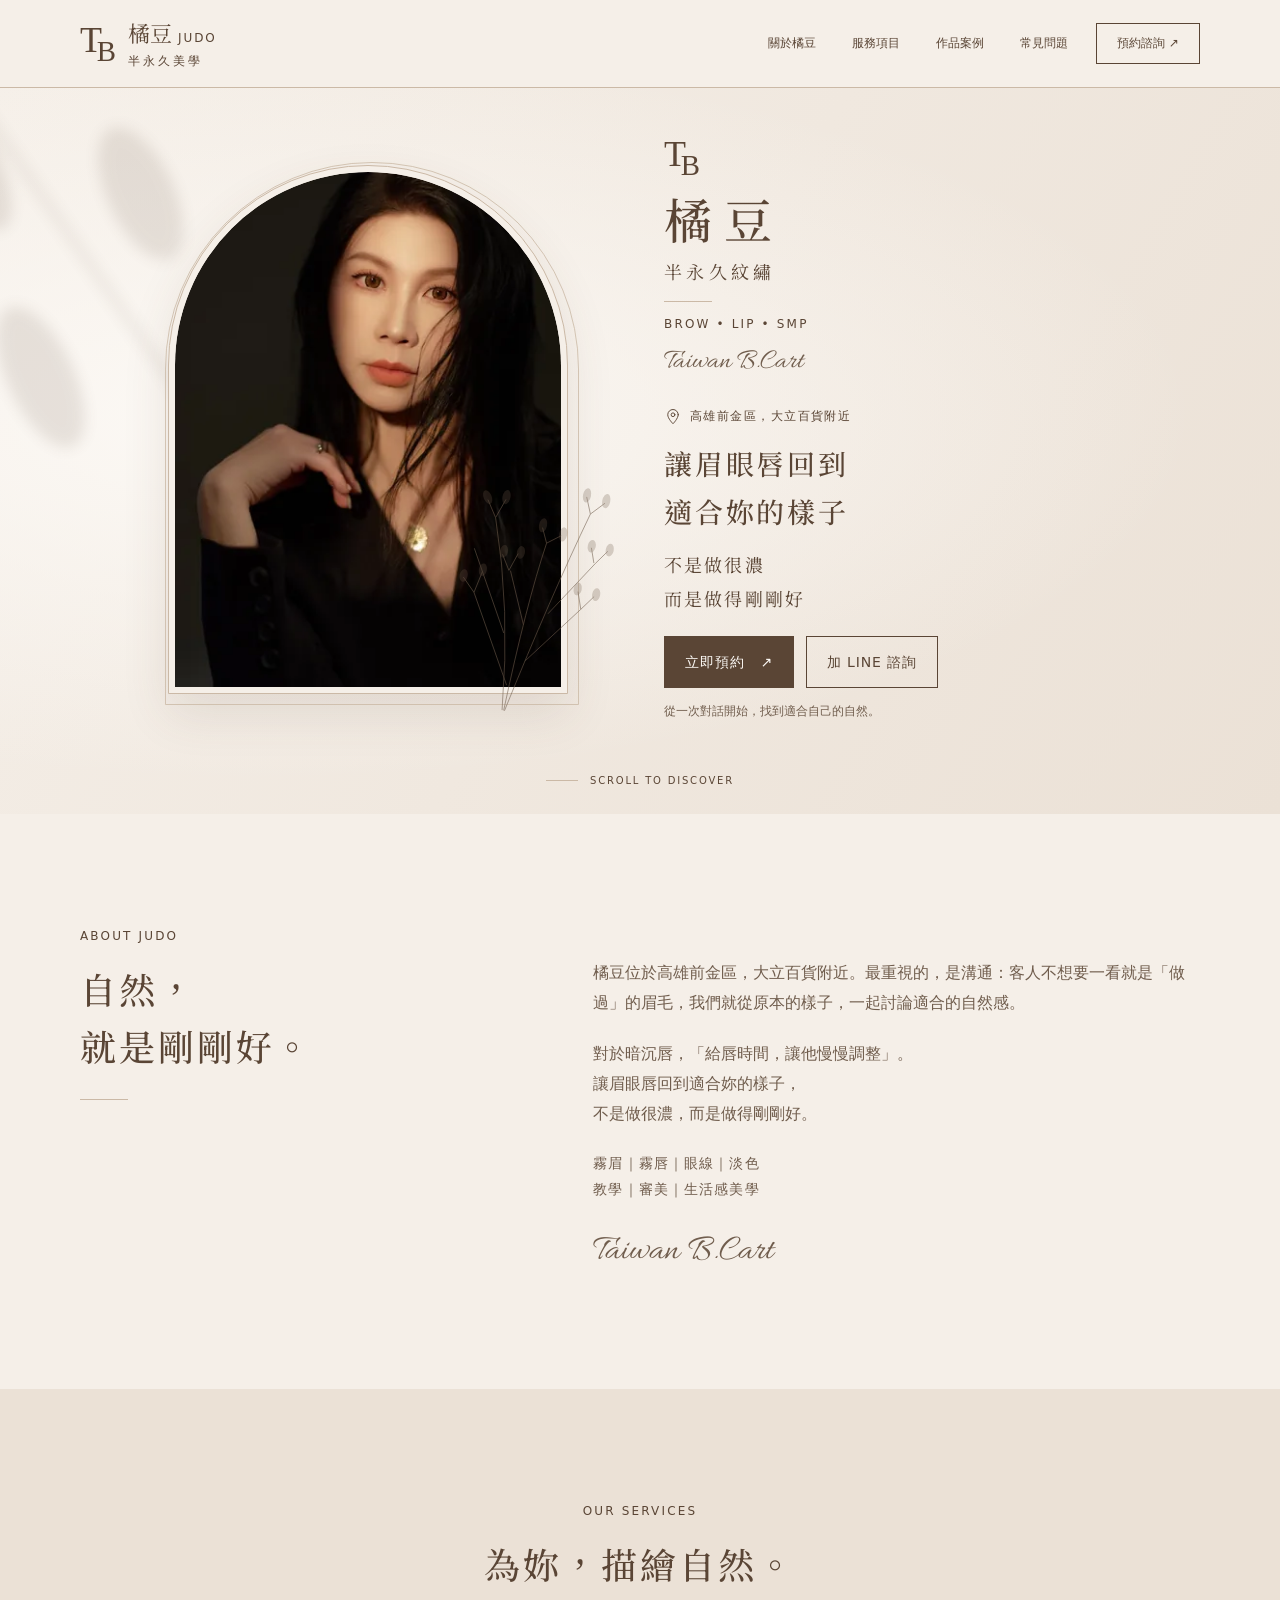
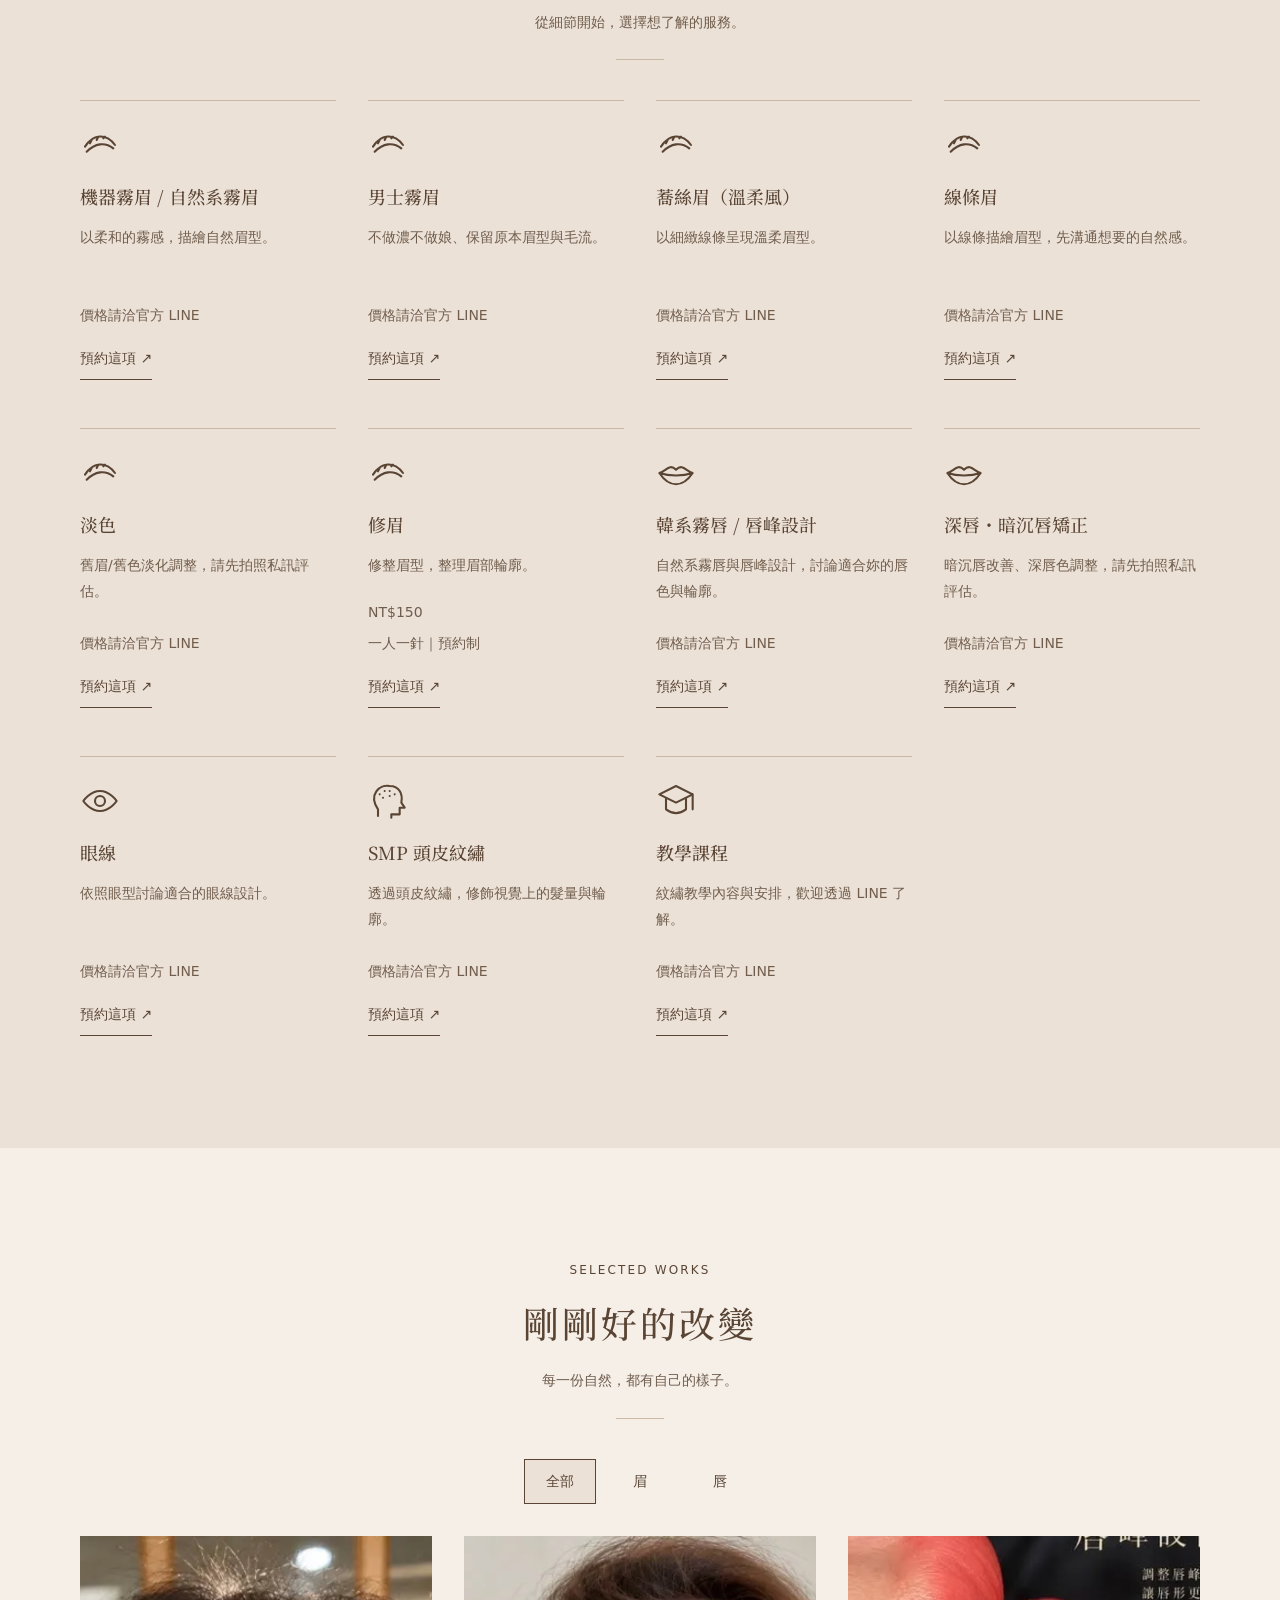
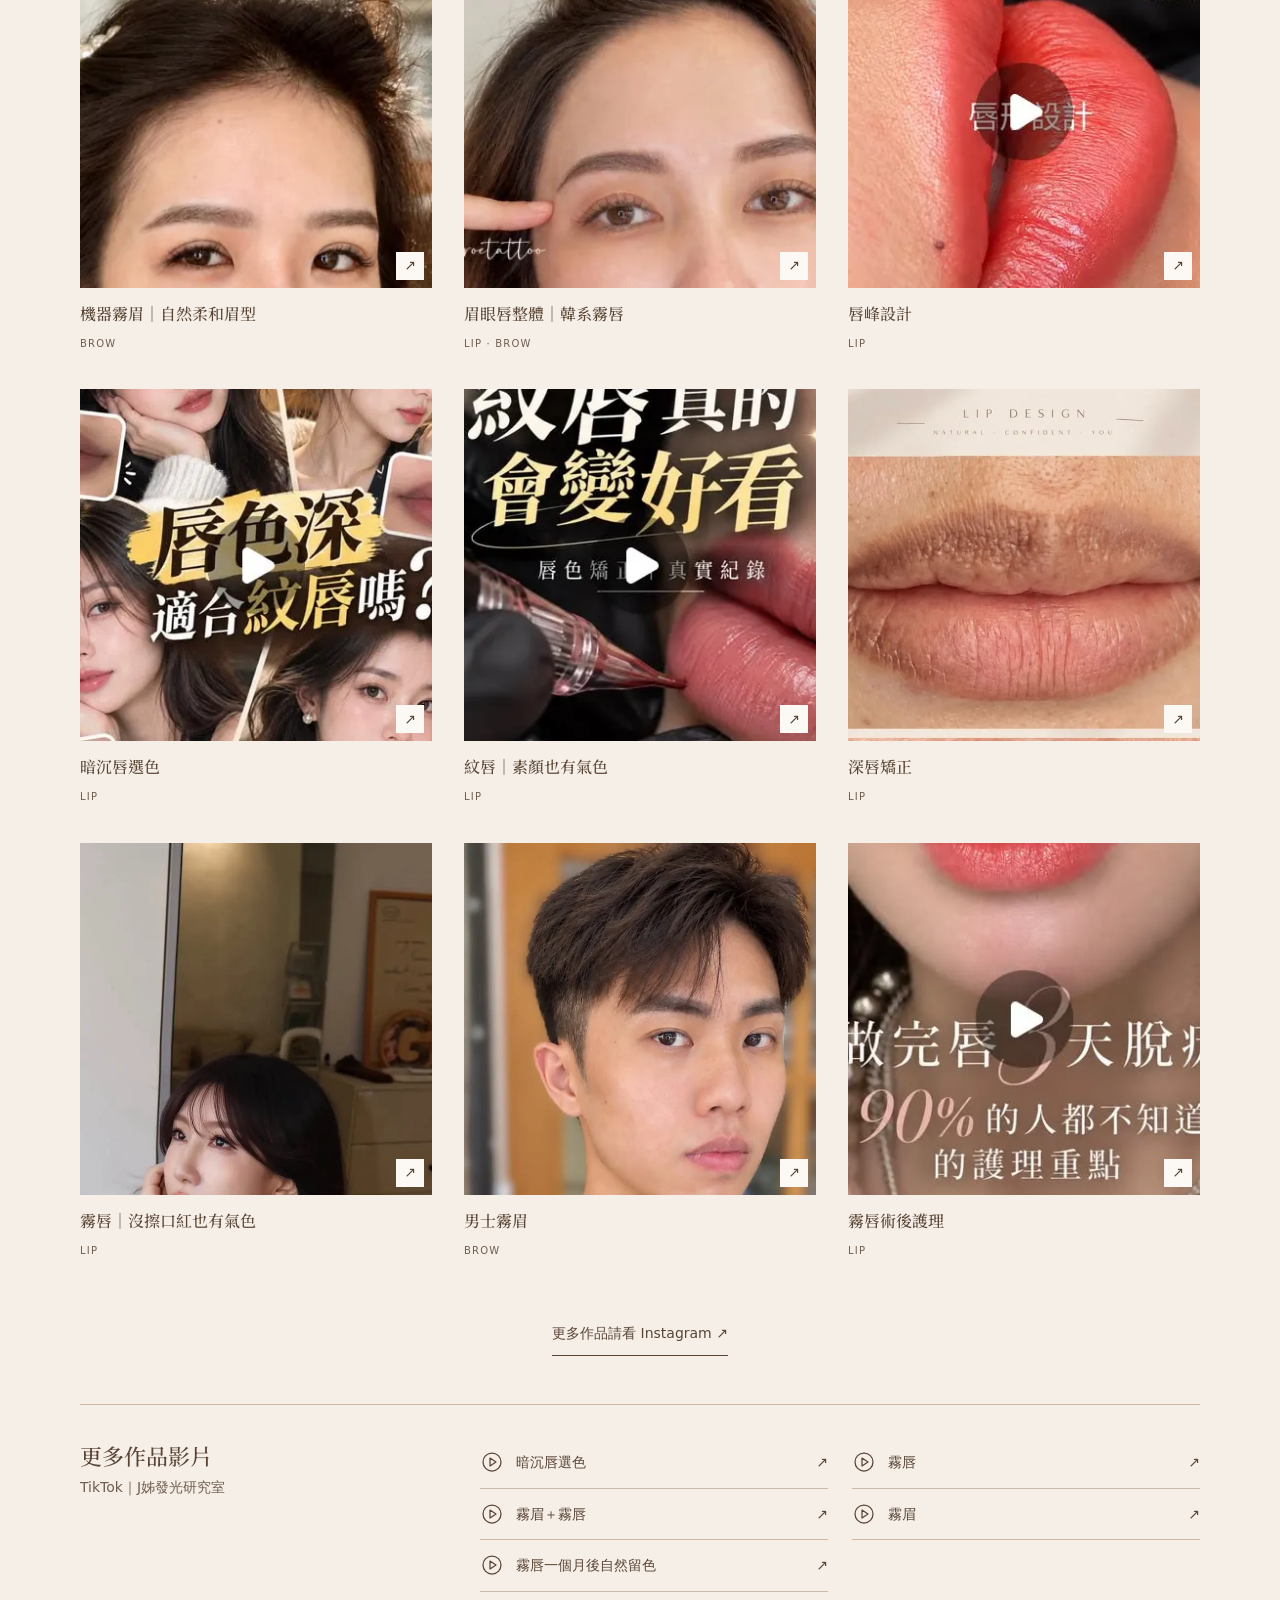
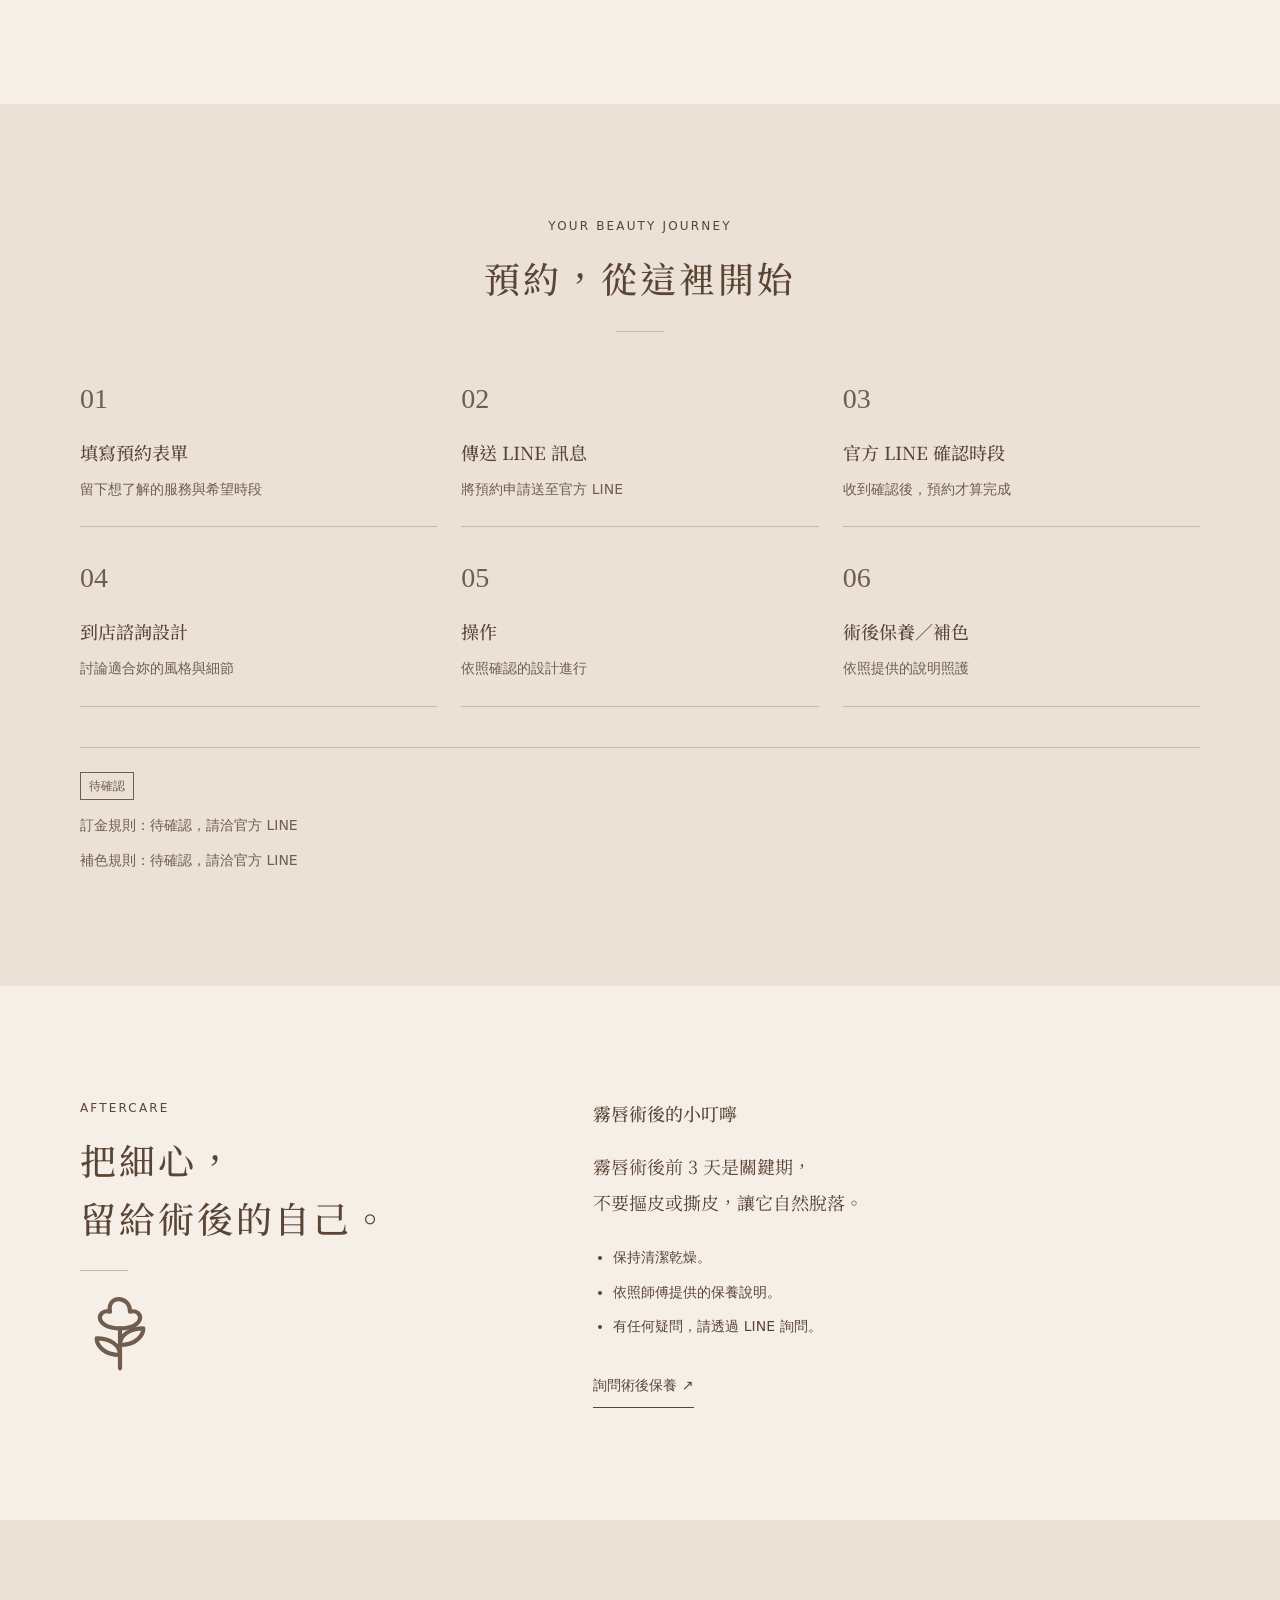
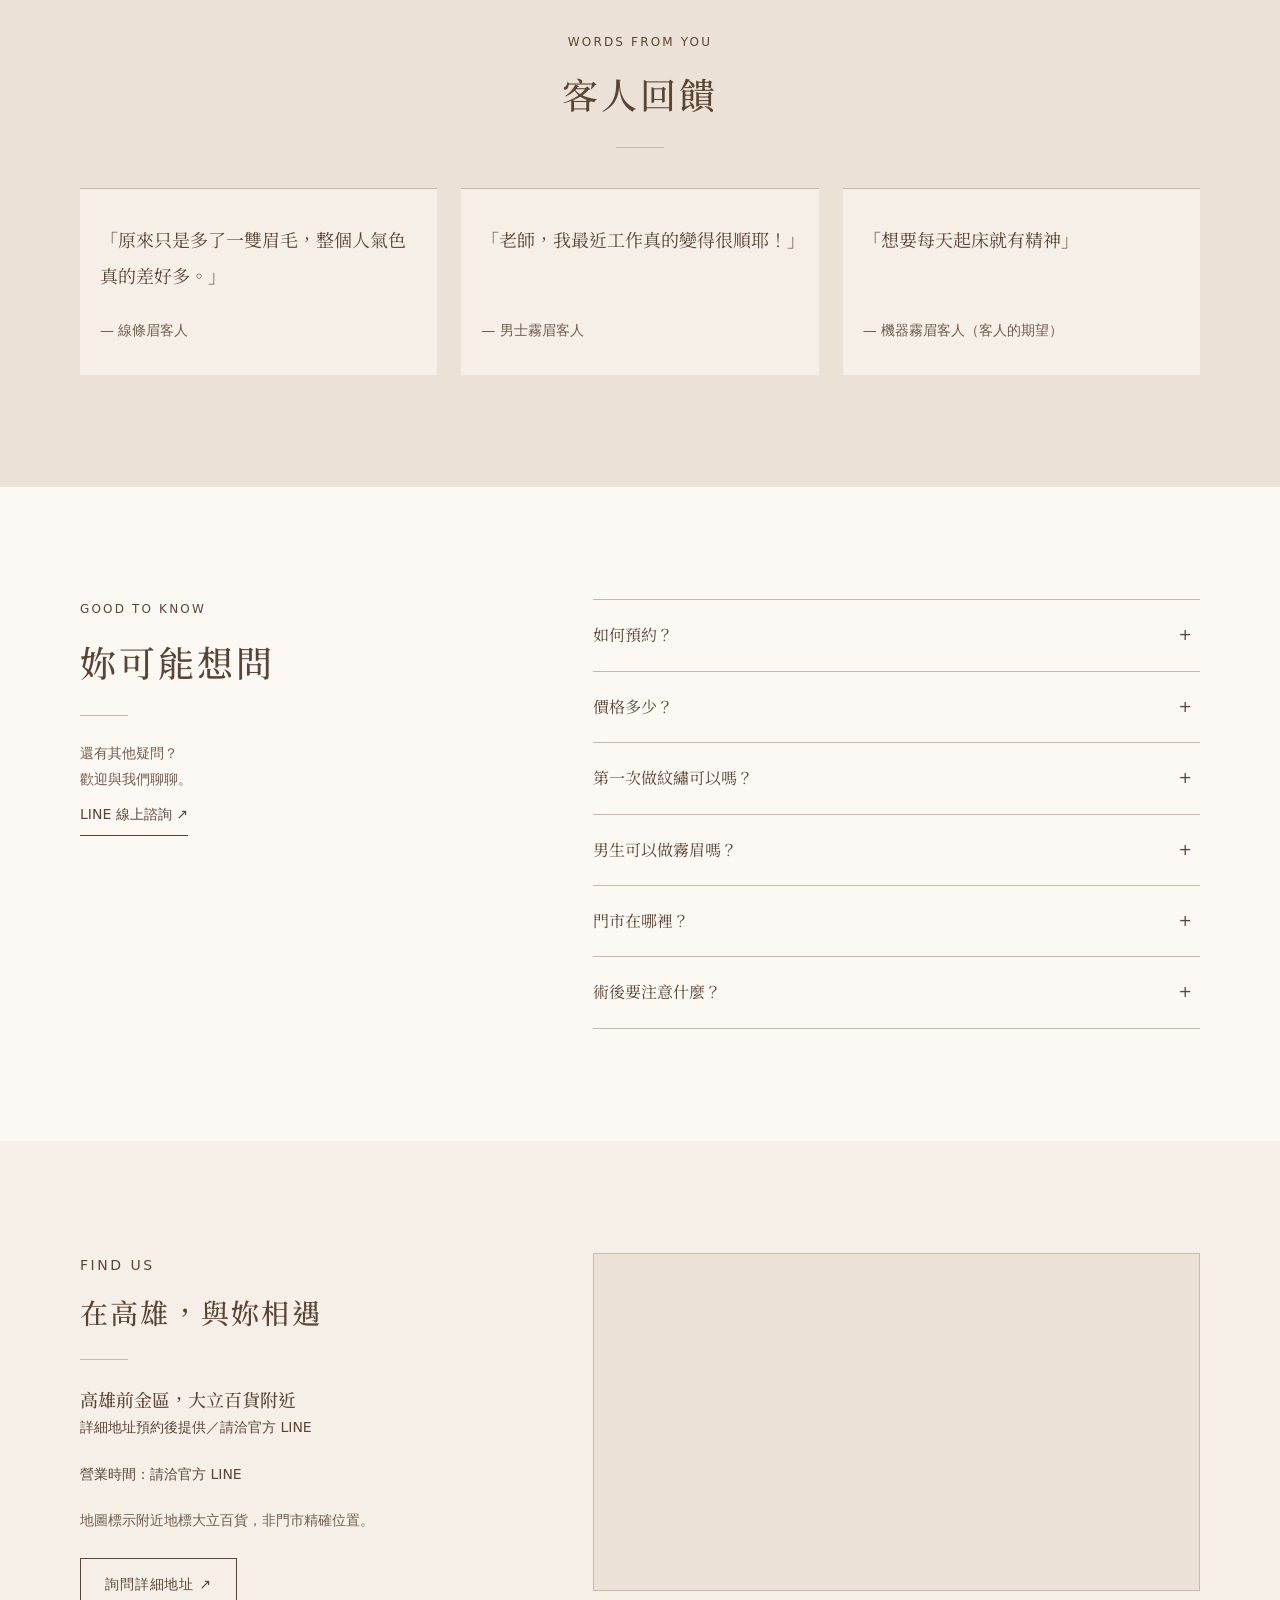
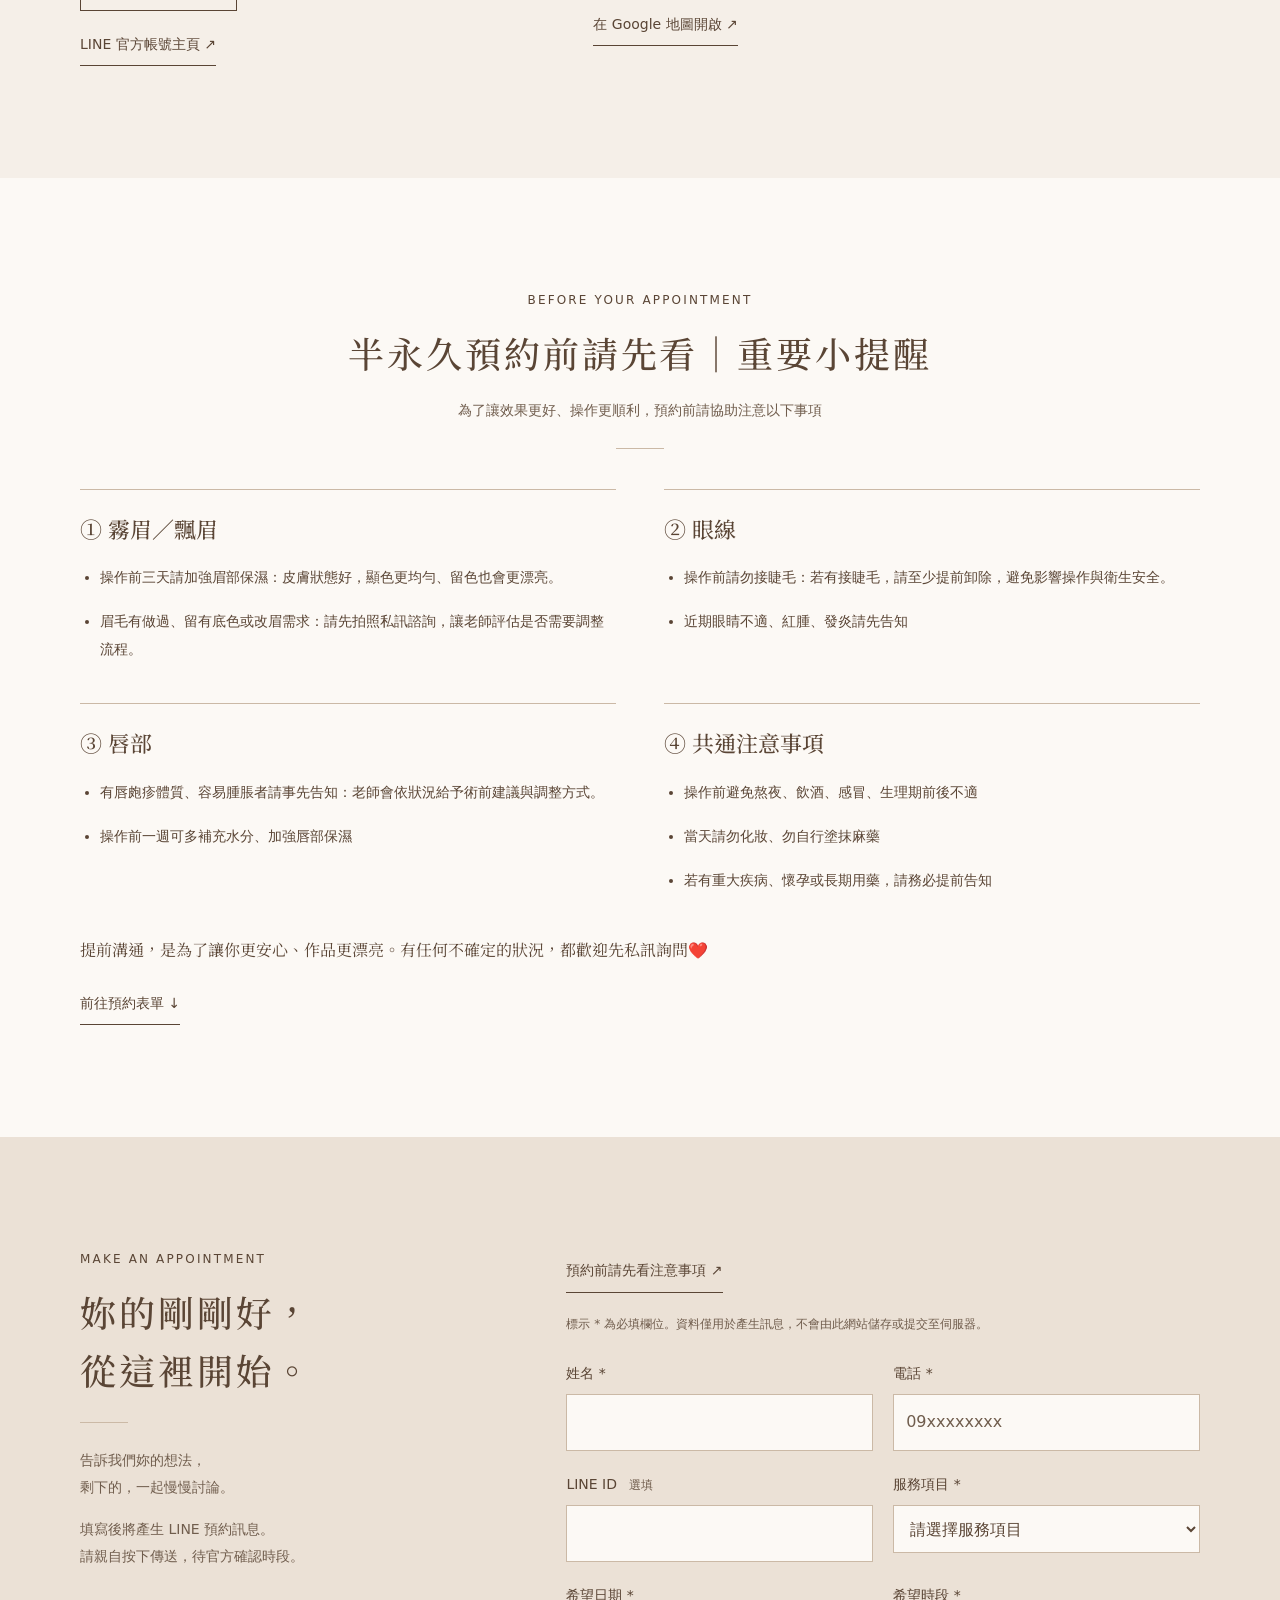
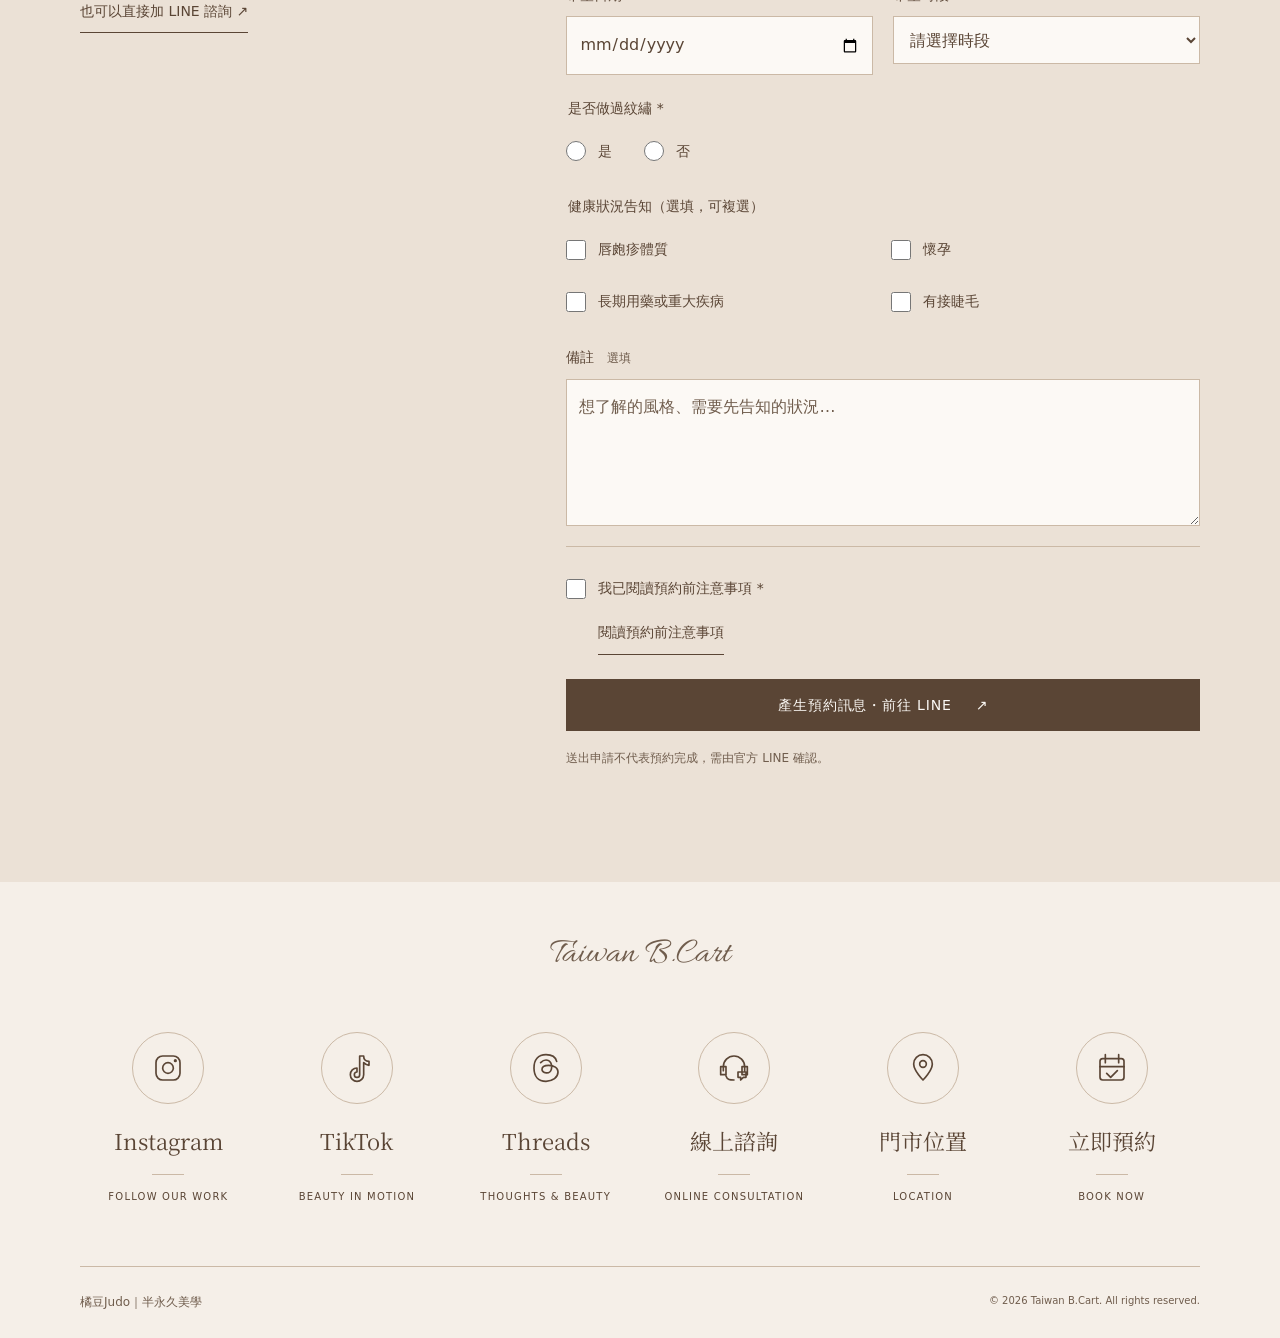
==== commit 28c690ba: "字型瘦身（移除 Noto Sans TC 網路字型、襯線子集）與內嵌 CSS，提升行動版載入速度" ====
--- a/index.html
+++ b/index.html
@@ -24,13 +24,117 @@
   <link rel="preconnect" href="https://fonts.googleapis.com">
   <link rel="preconnect" href="https://fonts.gstatic.com" crossorigin>
   <!-- FONT_LINKS_START -->
-  <link rel="preload" as="style" href="https://fonts.googleapis.com/css2?family=Noto+Sans+TC:wght@400;500&amp;family=Noto+Serif+TC:wght@400;500&amp;display=swap&amp;text=%20!%22%23%24%25%26'()*%2B%2C-.%2F0123456789%3A%3B%3C%3D%3E%3F%40ABCDEFGHIJKLMNOPQRSTUVWXYZ%5B%5C%5D%5E_%60abcdefghijklmnopqrstuvwxyz%7B%7C%7D~%C2%A9%C2%B7%C3%97%E2%80%94%E2%80%A2%E2%80%A6%E2%86%90%E2%86%92%E2%86%93%E2%86%97%E2%88%92%E2%91%A0%E2%91%A1%E2%91%A2%E2%91%A3%E2%9D%A4%E3%80%81%E3%80%82%E3%80%8C%E3%80%8D%E3%80%90%E3%80%91%E3%83%BB%E4%B8%80%E4%B8%89%E4%B8%8A%E4%B8%8B%E4%B8%8D%E4%B8%A6%E4%B8%AD%E4%B8%BB%E4%B9%85%E4%B9%9F%E4%B9%BE%E4%BA%86%E4%BA%88%E4%BA%8B%E4%BA%8C%E4%BA%94%E4%BA%A4%E4%BA%AB%E4%BA%AE%E4%BA%BA%E4%BB%80%E4%BB%8A%E4%BB%96%E4%BB%A3%E4%BB%A5%E4%BB%B6%E4%BB%BB%E4%BB%BD%E4%BC%B0%E4%BC%BA%E4%BD%8D%E4%BD%95%E4%BD%9C%E4%BD%A0%E4%BD%BF%E4%BE%86%E4%BE%8B%E4%BE%9B%E4%BE%9D%E4%BF%9D%E4%BF%AE%E5%80%8B%E5%80%91%E5%81%9A%E5%81%A5%E5%82%85%E5%82%99%E5%82%B3%E5%83%85%E5%83%B9%E5%84%B2%E5%85%81%E5%85%85%E5%85%88%E5%85%89%E5%85%8D%E5%85%A5%E5%85%A7%E5%85%A8%E5%85%AD%E5%85%B1%E5%85%B6%E5%86%8D%E5%86%92%E5%87%BA%E5%88%86%E5%88%A9%E5%88%B0%E5%88%B6%E5%89%87%E5%89%8D%E5%89%9B%E5%89%A9%E5%8A%A0%E5%8A%A9%E5%8B%95%E5%8B%99%E5%8B%BB%E5%8B%BE%E5%8B%BF%E5%8C%85%E5%8C%96%E5%8D%80%E5%8D%88%E5%8D%8A%E5%8D%94%E5%8D%B3%E5%8D%B8%E5%8E%9F%E5%8F%83%E5%8F%96%E5%8F%A3%E5%8F%AA%E5%8F%AE%E5%8F%AF%E5%90%88%E5%90%8D%E5%90%A6%E5%90%AB%E5%91%88%E5%91%8A%E5%92%8C%E5%93%81%E5%93%AA%E5%94%87%E5%95%8F%E5%95%9F%E5%96%84%E5%96%AE%E5%97%8E%E5%99%A8%E5%9A%80%E5%9B%9B%E5%9B%9E%E5%9C%96%E5%9C%A8%E5%9C%B0%E5%9D%80%E5%9D%87%E5%9E%8B%E5%A1%97%E5%A1%AB%E5%A3%AB%E5%A4%9A%E5%A4%9C%E5%A4%A7%E5%A4%A9%E5%A5%BD%E5%A6%82%E5%A6%9D%E5%A6%B3%E5%A7%8A%E5%A7%8B%E5%A7%93%E5%A8%98%E5%AD%90%E5%AD%95%E5%AD%97%E5%AD%98%E5%AD%B8%E5%AE%83%E5%AE%89%E5%AE%8C%E5%AE%98%E5%AE%9A%E5%AE%A2%E5%AE%A4%E5%AE%B9%E5%AF%A6%E5%AF%A9%E5%AF%AB%E5%B0%87%E5%B0%88%E5%B0%8D%E5%B0%8E%E5%B0%8F%E5%B0%91%E5%B0%B1%E5%B3%B0%E5%B7%A5%E5%B7%AE%E5%B7%B1%E5%B7%B2%E5%B8%82%E5%B8%8C%E5%B8%AB%E5%B8%B3%E5%B8%B8%E5%BA%8A%E5%BA%95%E5%BA%97%E5%BA%B7%E5%BB%93%E5%BB%BA%E5%BC%8F%E5%BC%B5%E5%BC%B7%E5%BD%A2%E5%BD%B1%E5%BE%80%E5%BE%85%E5%BE%88%E5%BE%8C%E5%BE%97%E5%BE%9E%E5%BF%83%E5%BF%85%E6%81%AF%E6%83%B3%E6%84%8F%E6%84%9F%E6%85%8B%E6%85%A2%E6%87%B7%E6%88%90%E6%88%91%E6%88%96%E6%89%8B%E6%89%8D%E6%89%BE%E6%8A%8A%E6%8A%B9%E6%8B%8D%E6%8C%81%E6%8C%89%E6%8E%92%E6%8E%A1%E6%8E%A5%E6%8F%8F%E6%8F%90%E6%8F%9B%E6%91%B3%E6%92%95%E6%93%87%E6%93%8D%E6%93%A6%E6%94%B6%E6%94%B9%E6%94%BE%E6%95%88%E6%95%99%E6%95%B4%E6%96%87%E6%96%99%E6%96%B0%E6%96%B9%E6%96%BC%E6%97%A5%E6%97%A9%E6%98%8E%E6%98%93%E6%98%AF%E6%99%82%E6%99%9A%E6%9A%97%E6%9B%B4%E6%9B%BF%E6%9C%80%E6%9C%83%E6%9C%88%E6%9C%89%E6%9C%8D%E6%9C%9B%E6%9C%9F%E6%9C%AA%E6%9C%AC%E6%9E%9C%E6%9F%94%E6%9F%A5%E6%A0%BC%E6%A1%88%E6%A2%9D%E6%A5%AD%E6%A8%99%E6%A8%A3%E6%A9%98%E6%A9%9F%E6%AA%A2%E6%AC%84%E6%AC%A1%E6%AD%A1%E6%AD%A3%E6%AD%A4%E6%AE%B5%E6%AF%8F%E6%AF%9B%E6%B0%A3%E6%B0%B4%E6%B0%B8%E6%B1%82%E6%B2%89%E6%B2%92%E6%B3%81%E6%B3%95%E6%B3%A8%E6%B4%BB%E6%B4%BD%E6%B5%81%E6%B7%A1%E6%B7%B1%E6%B8%85%E6%BA%9D%E6%BA%AB%E6%BC%82%E6%BD%94%E6%BF%83%E6%BF%95%E7%80%8F%E7%82%8E%E7%82%BA%E7%84%A1%E7%84%B6%E7%85%A7%E7%86%AC%E7%87%88%E7%87%9F%E7%87%A5%E7%89%87%E7%8B%80%E7%8F%BE%E7%90%86%E7%94%9F%E7%94%A2%E7%94%A8%E7%94%B1%E7%94%B3%E7%94%B7%E7%95%99%E7%95%B6%E7%96%91%E7%96%B9%E7%96%BE%E7%97%85%E7%99%BC%E7%99%BE%E7%9A%84%E7%9A%AE%E7%9A%B0%E7%9B%AE%E7%9B%B4%E7%9B%B8%E7%9C%89%E7%9C%8B%E7%9C%9F%E7%9C%BC%E7%9D%9B%E7%9D%AB%E7%9F%A5%E7%9F%AF%E7%A0%94%E7%A2%BA%E7%A2%BC%E7%A4%BA%E7%A5%9E%E7%A7%81%E7%A8%8B%E7%A9%B6%E7%A9%BA%E7%AB%8B%E7%AB%99%E7%AC%AC%E7%AE%97%E7%AE%B1%E7%AF%80%E7%AF%A9%E7%B2%89%E7%B2%BE%E7%B3%BB%E7%B4%84%E7%B4%85%E7%B4%8B%E7%B4%A0%E7%B4%B0%E7%B5%A6%E7%B5%B2%E7%B6%B2%E7%B7%9A%E7%B7%BB%E7%B9%A1%E7%B9%AA%E7%BD%AE%E7%BE%8E%E8%80%81%E8%80%83%E8%80%85%E8%80%8C%E8%80%B6%E8%81%8A%E8%83%BD%E8%84%AB%E8%84%B9%E8%85%AB%E8%86%9A%E8%87%AA%E8%87%B3%E8%88%87%E8%88%8A%E8%89%B2%E8%8B%A5%E8%90%BD%E8%95%8E%E8%97%A5%E8%99%9F%E8%A1%8C%E8%A1%93%E8%A1%9B%E8%A1%A8%E8%A3%9C%E8%A3%A1%E8%A3%BD%E8%A4%87%E8%A6%81%E8%A6%8B%E8%A6%8F%E8%A6%96%E8%A6%AA%E8%A6%BA%E8%A6%BD%E8%A7%A3%E8%A8%82%E8%A8%88%E8%A8%8A%E8%A8%8E%E8%A8%AD%E8%A8%B1%E8%A8%B4%E8%A8%BB%E8%A9%95%E8%A9%A2%E8%A9%B1%E8%A9%B3%E8%AA%8D%E8%AA%AA%E8%AA%B2%E8%AA%BF%E8%AB%8B%E8%AB%96%E8%AB%AE%E8%AD%B0%E8%AD%B7%E8%AE%80%E8%AE%8A%E8%AE%93%E8%B1%86%E8%B1%A1%E8%B2%A8%E8%B3%87%E8%B3%AA%E8%B5%B7%E8%B7%B3%E8%BC%AA%E8%BF%8E%E8%BF%91%E9%80%81%E9%80%8F%E9%80%99%E9%80%9A%E9%80%A3%E9%80%B1%E9%80%B2%E9%81%87%E9%81%8E%E9%81%A9%E9%81%B8%E9%81%BF%E9%82%84%E9%83%A8%E9%83%BD%E9%85%92%E9%86%92%E9%87%8D%E9%87%8F%E9%87%91%E9%87%9D%E9%8D%B5%E9%95%B7%E9%96%80%E9%96%89%E9%96%8B%E9%96%93%E9%96%B1%E9%97%9C%E9%99%84%E9%99%A4%E9%9B%84%E9%9B%99%E9%9B%BB%E9%9C%80%E9%9C%A7%E9%9D%9E%E9%9F%93%E9%9F%BF%E9%A0%81%E9%A0%85%E9%A0%86%E9%A0%90%E9%A0%AD%E9%A1%8C%E9%A1%8F%E9%A1%9E%E9%A1%AF%E9%A2%A8%E9%A3%84%E9%A3%B2%E9%A3%BE%E9%A4%8A%E9%A5%8B%E9%AB%94%E9%AB%98%E9%AB%AE%E9%BA%BB%E9%BA%BC%E9%BB%9E%EF%B8%8F%EF%BC%81%EF%BC%88%EF%BC%89%EF%BC%8B%EF%BC%8C%EF%BC%8F%EF%BC%9A%EF%BC%9F%EF%BD%9C" onload="this.onload=null;this.rel='stylesheet'">
-  <noscript><link rel="stylesheet" href="https://fonts.googleapis.com/css2?family=Noto+Sans+TC:wght@400;500&amp;family=Noto+Serif+TC:wght@400;500&amp;display=swap&amp;text=%20!%22%23%24%25%26'()*%2B%2C-.%2F0123456789%3A%3B%3C%3D%3E%3F%40ABCDEFGHIJKLMNOPQRSTUVWXYZ%5B%5C%5D%5E_%60abcdefghijklmnopqrstuvwxyz%7B%7C%7D~%C2%A9%C2%B7%C3%97%E2%80%94%E2%80%A2%E2%80%A6%E2%86%90%E2%86%92%E2%86%93%E2%86%97%E2%88%92%E2%91%A0%E2%91%A1%E2%91%A2%E2%91%A3%E2%9D%A4%E3%80%81%E3%80%82%E3%80%8C%E3%80%8D%E3%80%90%E3%80%91%E3%83%BB%E4%B8%80%E4%B8%89%E4%B8%8A%E4%B8%8B%E4%B8%8D%E4%B8%A6%E4%B8%AD%E4%B8%BB%E4%B9%85%E4%B9%9F%E4%B9%BE%E4%BA%86%E4%BA%88%E4%BA%8B%E4%BA%8C%E4%BA%94%E4%BA%A4%E4%BA%AB%E4%BA%AE%E4%BA%BA%E4%BB%80%E4%BB%8A%E4%BB%96%E4%BB%A3%E4%BB%A5%E4%BB%B6%E4%BB%BB%E4%BB%BD%E4%BC%B0%E4%BC%BA%E4%BD%8D%E4%BD%95%E4%BD%9C%E4%BD%A0%E4%BD%BF%E4%BE%86%E4%BE%8B%E4%BE%9B%E4%BE%9D%E4%BF%9D%E4%BF%AE%E5%80%8B%E5%80%91%E5%81%9A%E5%81%A5%E5%82%85%E5%82%99%E5%82%B3%E5%83%85%E5%83%B9%E5%84%B2%E5%85%81%E5%85%85%E5%85%88%E5%85%89%E5%85%8D%E5%85%A5%E5%85%A7%E5%85%A8%E5%85%AD%E5%85%B1%E5%85%B6%E5%86%8D%E5%86%92%E5%87%BA%E5%88%86%E5%88%A9%E5%88%B0%E5%88%B6%E5%89%87%E5%89%8D%E5%89%9B%E5%89%A9%E5%8A%A0%E5%8A%A9%E5%8B%95%E5%8B%99%E5%8B%BB%E5%8B%BE%E5%8B%BF%E5%8C%85%E5%8C%96%E5%8D%80%E5%8D%88%E5%8D%8A%E5%8D%94%E5%8D%B3%E5%8D%B8%E5%8E%9F%E5%8F%83%E5%8F%96%E5%8F%A3%E5%8F%AA%E5%8F%AE%E5%8F%AF%E5%90%88%E5%90%8D%E5%90%A6%E5%90%AB%E5%91%88%E5%91%8A%E5%92%8C%E5%93%81%E5%93%AA%E5%94%87%E5%95%8F%E5%95%9F%E5%96%84%E5%96%AE%E5%97%8E%E5%99%A8%E5%9A%80%E5%9B%9B%E5%9B%9E%E5%9C%96%E5%9C%A8%E5%9C%B0%E5%9D%80%E5%9D%87%E5%9E%8B%E5%A1%97%E5%A1%AB%E5%A3%AB%E5%A4%9A%E5%A4%9C%E5%A4%A7%E5%A4%A9%E5%A5%BD%E5%A6%82%E5%A6%9D%E5%A6%B3%E5%A7%8A%E5%A7%8B%E5%A7%93%E5%A8%98%E5%AD%90%E5%AD%95%E5%AD%97%E5%AD%98%E5%AD%B8%E5%AE%83%E5%AE%89%E5%AE%8C%E5%AE%98%E5%AE%9A%E5%AE%A2%E5%AE%A4%E5%AE%B9%E5%AF%A6%E5%AF%A9%E5%AF%AB%E5%B0%87%E5%B0%88%E5%B0%8D%E5%B0%8E%E5%B0%8F%E5%B0%91%E5%B0%B1%E5%B3%B0%E5%B7%A5%E5%B7%AE%E5%B7%B1%E5%B7%B2%E5%B8%82%E5%B8%8C%E5%B8%AB%E5%B8%B3%E5%B8%B8%E5%BA%8A%E5%BA%95%E5%BA%97%E5%BA%B7%E5%BB%93%E5%BB%BA%E5%BC%8F%E5%BC%B5%E5%BC%B7%E5%BD%A2%E5%BD%B1%E5%BE%80%E5%BE%85%E5%BE%88%E5%BE%8C%E5%BE%97%E5%BE%9E%E5%BF%83%E5%BF%85%E6%81%AF%E6%83%B3%E6%84%8F%E6%84%9F%E6%85%8B%E6%85%A2%E6%87%B7%E6%88%90%E6%88%91%E6%88%96%E6%89%8B%E6%89%8D%E6%89%BE%E6%8A%8A%E6%8A%B9%E6%8B%8D%E6%8C%81%E6%8C%89%E6%8E%92%E6%8E%A1%E6%8E%A5%E6%8F%8F%E6%8F%90%E6%8F%9B%E6%91%B3%E6%92%95%E6%93%87%E6%93%8D%E6%93%A6%E6%94%B6%E6%94%B9%E6%94%BE%E6%95%88%E6%95%99%E6%95%B4%E6%96%87%E6%96%99%E6%96%B0%E6%96%B9%E6%96%BC%E6%97%A5%E6%97%A9%E6%98%8E%E6%98%93%E6%98%AF%E6%99%82%E6%99%9A%E6%9A%97%E6%9B%B4%E6%9B%BF%E6%9C%80%E6%9C%83%E6%9C%88%E6%9C%89%E6%9C%8D%E6%9C%9B%E6%9C%9F%E6%9C%AA%E6%9C%AC%E6%9E%9C%E6%9F%94%E6%9F%A5%E6%A0%BC%E6%A1%88%E6%A2%9D%E6%A5%AD%E6%A8%99%E6%A8%A3%E6%A9%98%E6%A9%9F%E6%AA%A2%E6%AC%84%E6%AC%A1%E6%AD%A1%E6%AD%A3%E6%AD%A4%E6%AE%B5%E6%AF%8F%E6%AF%9B%E6%B0%A3%E6%B0%B4%E6%B0%B8%E6%B1%82%E6%B2%89%E6%B2%92%E6%B3%81%E6%B3%95%E6%B3%A8%E6%B4%BB%E6%B4%BD%E6%B5%81%E6%B7%A1%E6%B7%B1%E6%B8%85%E6%BA%9D%E6%BA%AB%E6%BC%82%E6%BD%94%E6%BF%83%E6%BF%95%E7%80%8F%E7%82%8E%E7%82%BA%E7%84%A1%E7%84%B6%E7%85%A7%E7%86%AC%E7%87%88%E7%87%9F%E7%87%A5%E7%89%87%E7%8B%80%E7%8F%BE%E7%90%86%E7%94%9F%E7%94%A2%E7%94%A8%E7%94%B1%E7%94%B3%E7%94%B7%E7%95%99%E7%95%B6%E7%96%91%E7%96%B9%E7%96%BE%E7%97%85%E7%99%BC%E7%99%BE%E7%9A%84%E7%9A%AE%E7%9A%B0%E7%9B%AE%E7%9B%B4%E7%9B%B8%E7%9C%89%E7%9C%8B%E7%9C%9F%E7%9C%BC%E7%9D%9B%E7%9D%AB%E7%9F%A5%E7%9F%AF%E7%A0%94%E7%A2%BA%E7%A2%BC%E7%A4%BA%E7%A5%9E%E7%A7%81%E7%A8%8B%E7%A9%B6%E7%A9%BA%E7%AB%8B%E7%AB%99%E7%AC%AC%E7%AE%97%E7%AE%B1%E7%AF%80%E7%AF%A9%E7%B2%89%E7%B2%BE%E7%B3%BB%E7%B4%84%E7%B4%85%E7%B4%8B%E7%B4%A0%E7%B4%B0%E7%B5%A6%E7%B5%B2%E7%B6%B2%E7%B7%9A%E7%B7%BB%E7%B9%A1%E7%B9%AA%E7%BD%AE%E7%BE%8E%E8%80%81%E8%80%83%E8%80%85%E8%80%8C%E8%80%B6%E8%81%8A%E8%83%BD%E8%84%AB%E8%84%B9%E8%85%AB%E8%86%9A%E8%87%AA%E8%87%B3%E8%88%87%E8%88%8A%E8%89%B2%E8%8B%A5%E8%90%BD%E8%95%8E%E8%97%A5%E8%99%9F%E8%A1%8C%E8%A1%93%E8%A1%9B%E8%A1%A8%E8%A3%9C%E8%A3%A1%E8%A3%BD%E8%A4%87%E8%A6%81%E8%A6%8B%E8%A6%8F%E8%A6%96%E8%A6%AA%E8%A6%BA%E8%A6%BD%E8%A7%A3%E8%A8%82%E8%A8%88%E8%A8%8A%E8%A8%8E%E8%A8%AD%E8%A8%B1%E8%A8%B4%E8%A8%BB%E8%A9%95%E8%A9%A2%E8%A9%B1%E8%A9%B3%E8%AA%8D%E8%AA%AA%E8%AA%B2%E8%AA%BF%E8%AB%8B%E8%AB%96%E8%AB%AE%E8%AD%B0%E8%AD%B7%E8%AE%80%E8%AE%8A%E8%AE%93%E8%B1%86%E8%B1%A1%E8%B2%A8%E8%B3%87%E8%B3%AA%E8%B5%B7%E8%B7%B3%E8%BC%AA%E8%BF%8E%E8%BF%91%E9%80%81%E9%80%8F%E9%80%99%E9%80%9A%E9%80%A3%E9%80%B1%E9%80%B2%E9%81%87%E9%81%8E%E9%81%A9%E9%81%B8%E9%81%BF%E9%82%84%E9%83%A8%E9%83%BD%E9%85%92%E9%86%92%E9%87%8D%E9%87%8F%E9%87%91%E9%87%9D%E9%8D%B5%E9%95%B7%E9%96%80%E9%96%89%E9%96%8B%E9%96%93%E9%96%B1%E9%97%9C%E9%99%84%E9%99%A4%E9%9B%84%E9%9B%99%E9%9B%BB%E9%9C%80%E9%9C%A7%E9%9D%9E%E9%9F%93%E9%9F%BF%E9%A0%81%E9%A0%85%E9%A0%86%E9%A0%90%E9%A0%AD%E9%A1%8C%E9%A1%8F%E9%A1%9E%E9%A1%AF%E9%A2%A8%E9%A3%84%E9%A3%B2%E9%A3%BE%E9%A4%8A%E9%A5%8B%E9%AB%94%E9%AB%98%E9%AB%AE%E9%BA%BB%E9%BA%BC%E9%BB%9E%EF%B8%8F%EF%BC%81%EF%BC%88%EF%BC%89%EF%BC%8B%EF%BC%8C%EF%BC%8F%EF%BC%9A%EF%BC%9F%EF%BD%9C"></noscript>
+  <link rel="preload" as="style" href="https://fonts.googleapis.com/css2?family=Noto+Serif+TC:wght@400&amp;display=swap&amp;text=%203BITadeghikmnorst%E2%9D%A4%E3%80%81%E3%80%82%E3%80%8C%E3%80%8D%E4%B8%80%E4%B8%8A%E4%B8%8D%E4%B9%85%E4%BA%86%E4%BA%AE%E4%BA%BA%E4%BB%80%E4%BB%A5%E4%BB%BB%E4%BD%8D%E4%BD%95%E4%BD%9C%E4%BD%A0%E4%BE%86%E5%80%8B%E5%81%9A%E5%83%B9%E5%85%88%E5%89%8D%E5%89%9B%E5%8D%8A%E5%8D%B3%E5%8E%9F%E5%8F%AA%E5%8F%AF%E5%93%81%E5%93%AA%E5%94%87%E5%95%8F%E5%97%8E%E5%9C%A8%E5%A4%9A%E5%A4%A9%E5%A5%BD%E5%A6%82%E5%AE%83%E5%AE%89%E5%AE%9A%E5%B0%91%E5%B0%B1%E5%B7%A5%E5%B7%AE%E5%B8%82%E5%B8%AB%E5%BA%8A%E5%BE%88%E5%BE%8C%E5%BE%97%E5%BF%83%E6%83%B3%E6%84%8F%E6%88%91%E6%88%96%E6%8F%90%E6%91%B3%E6%92%95%E6%95%B4%E6%98%AF%E6%9B%B4%E6%9C%80%E6%9C%89%E6%9C%9F%E6%A0%BC%E6%A9%98%E6%AC%A1%E6%AD%A1%E6%AF%8F%E6%AF%9B%E6%B0%A3%E6%B0%B8%E6%B3%81%E6%B3%A8%E6%BA%9D%E6%BC%82%E6%BF%83%E7%82%BA%E7%84%B6%E7%8B%80%E7%94%9F%E7%94%B7%E7%9A%84%E7%9A%AE%E7%9C%89%E7%9C%9F%E7%A2%BA%E7%A5%9E%E7%A7%81%E7%AB%8B%E7%AC%AC%E7%B2%BE%E7%B4%84%E7%B4%8B%E7%B7%9A%E7%B9%A1%E7%BD%AE%E8%80%81%E8%80%8C%E8%80%B6%E8%84%AB%E8%87%AA%E8%89%B2%E8%90%BD%E8%A1%93%E8%A3%A1%E8%A6%81%E8%A8%8A%E8%A9%A2%E8%AB%AE%E8%AE%8A%E8%AE%93%E8%B1%86%E8%B5%B7%E8%BF%8E%E8%BF%91%E9%80%9A%E9%83%BD%E9%8D%B5%E9%96%80%E9%97%9C%E9%9B%99%E9%9C%A7%E9%A0%86%E9%A0%90%E9%BA%BC%EF%B8%8F%EF%BC%81%EF%BC%8C%EF%BC%9F" onload="this.onload=null;this.rel='stylesheet'">
+  <noscript><link rel="stylesheet" href="https://fonts.googleapis.com/css2?family=Noto+Serif+TC:wght@400&amp;display=swap&amp;text=%203BITadeghikmnorst%E2%9D%A4%E3%80%81%E3%80%82%E3%80%8C%E3%80%8D%E4%B8%80%E4%B8%8A%E4%B8%8D%E4%B9%85%E4%BA%86%E4%BA%AE%E4%BA%BA%E4%BB%80%E4%BB%A5%E4%BB%BB%E4%BD%8D%E4%BD%95%E4%BD%9C%E4%BD%A0%E4%BE%86%E5%80%8B%E5%81%9A%E5%83%B9%E5%85%88%E5%89%8D%E5%89%9B%E5%8D%8A%E5%8D%B3%E5%8E%9F%E5%8F%AA%E5%8F%AF%E5%93%81%E5%93%AA%E5%94%87%E5%95%8F%E5%97%8E%E5%9C%A8%E5%A4%9A%E5%A4%A9%E5%A5%BD%E5%A6%82%E5%AE%83%E5%AE%89%E5%AE%9A%E5%B0%91%E5%B0%B1%E5%B7%A5%E5%B7%AE%E5%B8%82%E5%B8%AB%E5%BA%8A%E5%BE%88%E5%BE%8C%E5%BE%97%E5%BF%83%E6%83%B3%E6%84%8F%E6%88%91%E6%88%96%E6%8F%90%E6%91%B3%E6%92%95%E6%95%B4%E6%98%AF%E6%9B%B4%E6%9C%80%E6%9C%89%E6%9C%9F%E6%A0%BC%E6%A9%98%E6%AC%A1%E6%AD%A1%E6%AF%8F%E6%AF%9B%E6%B0%A3%E6%B0%B8%E6%B3%81%E6%B3%A8%E6%BA%9D%E6%BC%82%E6%BF%83%E7%82%BA%E7%84%B6%E7%8B%80%E7%94%9F%E7%94%B7%E7%9A%84%E7%9A%AE%E7%9C%89%E7%9C%9F%E7%A2%BA%E7%A5%9E%E7%A7%81%E7%AB%8B%E7%AC%AC%E7%B2%BE%E7%B4%84%E7%B4%8B%E7%B7%9A%E7%B9%A1%E7%BD%AE%E8%80%81%E8%80%8C%E8%80%B6%E8%84%AB%E8%87%AA%E8%89%B2%E8%90%BD%E8%A1%93%E8%A3%A1%E8%A6%81%E8%A8%8A%E8%A9%A2%E8%AB%AE%E8%AE%8A%E8%AE%93%E8%B1%86%E8%B5%B7%E8%BF%8E%E8%BF%91%E9%80%9A%E9%83%BD%E9%8D%B5%E9%96%80%E9%97%9C%E9%9B%99%E9%9C%A7%E9%A0%86%E9%A0%90%E9%BA%BC%EF%B8%8F%EF%BC%81%EF%BC%8C%EF%BC%9F"></noscript>
+  <link rel="preload" as="style" href="https://fonts.googleapis.com/css2?family=Noto+Serif+TC:wght@500&amp;display=swap&amp;text=%20%2FEILMNPS%E2%91%A0%E2%91%A1%E2%91%A2%E2%91%A3%E3%80%82%E3%83%BB%E4%B9%85%E4%B9%9F%E4%BA%8B%E4%BA%BA%E4%BD%9C%E4%BF%9D%E4%BF%AE%E5%82%B3%E5%85%88%E5%85%B1%E5%88%B0%E5%89%8D%E5%89%9B%E5%8D%80%E5%8D%8A%E5%8F%A3%E5%8F%AE%E5%8F%AF%E5%90%88%E5%92%8C%E5%93%81%E5%94%87%E5%95%8F%E5%96%AE%E5%99%A8%E5%9A%80%E5%9B%9E%E5%9C%A8%E5%9E%8B%E5%A1%AB%E5%A3%AB%E5%A4%9A%E5%A4%A7%E5%A5%BD%E5%A6%B3%E5%A7%8B%E5%AD%90%E5%AD%B8%E5%AE%98%E5%AE%A2%E5%AF%AB%E5%B0%8F%E5%B0%B1%E5%B3%B0%E5%B7%B1%E5%B7%B2%E5%BA%97%E5%BD%B1%E5%BE%8C%E5%BE%9E%E5%BF%83%E6%81%AF%E6%83%B3%E6%84%8F%E6%8A%8A%E6%8F%8F%E6%8F%90%E6%93%8D%E6%93%A6%E6%94%B9%E6%95%99%E6%95%B4%E6%96%B9%E6%98%AF%E6%99%82%E6%9A%97%E6%9B%B4%E6%9C%89%E6%9F%94%E6%A2%9D%E6%A8%A3%E6%A9%98%E6%A9%9F%E6%AD%A3%E6%AE%B5%E6%B0%A3%E6%B0%B8%E6%B2%89%E6%B2%92%E6%B3%A8%E6%B7%A1%E6%B7%B1%E6%BA%AB%E7%82%BA%E7%84%B6%E7%89%87%E7%90%86%E7%94%9F%E7%94%A2%E7%94%B7%E7%95%99%E7%99%BE%E7%9A%84%E7%9A%AE%E7%9B%B8%E7%9C%89%E7%9C%8B%E7%9C%BC%E7%9F%AF%E7%A2%BA%E7%A8%8B%E7%AB%8B%E7%B3%BB%E7%B4%84%E7%B4%85%E7%B4%8B%E7%B4%A0%E7%B4%B0%E7%B5%A6%E7%B5%B2%E7%B7%9A%E7%B9%A1%E7%B9%AA%E8%83%BD%E8%87%AA%E8%88%87%E8%89%B2%E8%95%8E%E8%A1%93%E8%A1%A8%E8%A3%9C%E8%A3%A1%E8%A3%BD%E8%A4%87%E8%A6%81%E8%A8%88%E8%A8%8A%E8%A8%AD%E8%A9%A2%E8%AA%8D%E8%AA%B2%E8%AB%8B%E8%AB%AE%E8%AD%B7%E8%AE%8A%E8%AE%93%E8%B1%86%E8%B2%A8%E8%BF%91%E9%80%81%E9%80%99%E9%80%9A%E9%81%87%E9%81%A9%E9%81%B8%E9%83%A8%E9%86%92%E9%87%8D%E9%87%91%E9%96%8B%E9%99%84%E9%9B%84%E9%9C%A7%E9%9F%93%E9%A0%85%E9%A0%90%E9%A0%AD%E9%A1%8F%E9%A2%A8%E9%A3%84%E9%A4%8A%E9%A5%8B%E9%AB%94%E9%AB%98%EF%BC%88%EF%BC%89%EF%BC%8C%EF%BC%8F%EF%BD%9C" onload="this.onload=null;this.rel='stylesheet'">
+  <noscript><link rel="stylesheet" href="https://fonts.googleapis.com/css2?family=Noto+Serif+TC:wght@500&amp;display=swap&amp;text=%20%2FEILMNPS%E2%91%A0%E2%91%A1%E2%91%A2%E2%91%A3%E3%80%82%E3%83%BB%E4%B9%85%E4%B9%9F%E4%BA%8B%E4%BA%BA%E4%BD%9C%E4%BF%9D%E4%BF%AE%E5%82%B3%E5%85%88%E5%85%B1%E5%88%B0%E5%89%8D%E5%89%9B%E5%8D%80%E5%8D%8A%E5%8F%A3%E5%8F%AE%E5%8F%AF%E5%90%88%E5%92%8C%E5%93%81%E5%94%87%E5%95%8F%E5%96%AE%E5%99%A8%E5%9A%80%E5%9B%9E%E5%9C%A8%E5%9E%8B%E5%A1%AB%E5%A3%AB%E5%A4%9A%E5%A4%A7%E5%A5%BD%E5%A6%B3%E5%A7%8B%E5%AD%90%E5%AD%B8%E5%AE%98%E5%AE%A2%E5%AF%AB%E5%B0%8F%E5%B0%B1%E5%B3%B0%E5%B7%B1%E5%B7%B2%E5%BA%97%E5%BD%B1%E5%BE%8C%E5%BE%9E%E5%BF%83%E6%81%AF%E6%83%B3%E6%84%8F%E6%8A%8A%E6%8F%8F%E6%8F%90%E6%93%8D%E6%93%A6%E6%94%B9%E6%95%99%E6%95%B4%E6%96%B9%E6%98%AF%E6%99%82%E6%9A%97%E6%9B%B4%E6%9C%89%E6%9F%94%E6%A2%9D%E6%A8%A3%E6%A9%98%E6%A9%9F%E6%AD%A3%E6%AE%B5%E6%B0%A3%E6%B0%B8%E6%B2%89%E6%B2%92%E6%B3%A8%E6%B7%A1%E6%B7%B1%E6%BA%AB%E7%82%BA%E7%84%B6%E7%89%87%E7%90%86%E7%94%9F%E7%94%A2%E7%94%B7%E7%95%99%E7%99%BE%E7%9A%84%E7%9A%AE%E7%9B%B8%E7%9C%89%E7%9C%8B%E7%9C%BC%E7%9F%AF%E7%A2%BA%E7%A8%8B%E7%AB%8B%E7%B3%BB%E7%B4%84%E7%B4%85%E7%B4%8B%E7%B4%A0%E7%B4%B0%E7%B5%A6%E7%B5%B2%E7%B7%9A%E7%B9%A1%E7%B9%AA%E8%83%BD%E8%87%AA%E8%88%87%E8%89%B2%E8%95%8E%E8%A1%93%E8%A1%A8%E8%A3%9C%E8%A3%A1%E8%A3%BD%E8%A4%87%E8%A6%81%E8%A8%88%E8%A8%8A%E8%A8%AD%E8%A9%A2%E8%AA%8D%E8%AA%B2%E8%AB%8B%E8%AB%AE%E8%AD%B7%E8%AE%8A%E8%AE%93%E8%B1%86%E8%B2%A8%E8%BF%91%E9%80%81%E9%80%99%E9%80%9A%E9%81%87%E9%81%A9%E9%81%B8%E9%83%A8%E9%86%92%E9%87%8D%E9%87%91%E9%96%8B%E9%99%84%E9%9B%84%E9%9C%A7%E9%9F%93%E9%A0%85%E9%A0%90%E9%A0%AD%E9%A1%8F%E9%A2%A8%E9%A3%84%E9%A4%8A%E9%A5%8B%E9%AB%94%E9%AB%98%EF%BC%88%EF%BC%89%EF%BC%8C%EF%BC%8F%EF%BD%9C"></noscript>
   <link rel="preload" as="style" href="https://fonts.googleapis.com/css2?family=Allura&amp;display=swap&amp;text=Taiwan%20B.Cart" onload="this.onload=null;this.rel='stylesheet'">
   <noscript><link rel="stylesheet" href="https://fonts.googleapis.com/css2?family=Allura&amp;display=swap&amp;text=Taiwan%20B.Cart"></noscript>
   <!-- FONT_LINKS_END -->
   <link rel="preload" as="image" type="image/webp" href="assets/teacher.webp" imagesrcset="assets/teacher-600.webp 400w, assets/teacher.webp 667w" imagesizes="(min-width: 768px) 400px, 260px" fetchpriority="high">
-  <link rel="stylesheet" href="css/style.css">
+  <!-- SITE_CSS_START -->
+  <style id="site-css">:root{--cream:#f5efe8;--paper:#fcf9f5;--sand:#ebe1d6;--beige:#e6d8c9;--ink:#5a4535;--muted:#705d4d;--line:#cbb9a6;--error:#963c32;--hover:#403024;--serif:'Noto Serif TC','Songti TC','PMingLiU',serif;--sans:'PingFang TC','Noto Sans TC','Noto Sans CJK TC','Microsoft JhengHei',system-ui,sans-serif;--script:'Allura',cursive;--s1:4px;--s2:8px;--s3:12px;--s4:16px;--s5:20px;--s6:24px;--s8:32px;--s10:40px;--s12:48px;--s16:64px;--s20:80px;--s28:112px;--small:14px;--caption:12px;--body:16px;--lead:18px;--card:22px;--heading:36px;--arch:999px;--transition:200ms ease}
+*{box-sizing:border-box}html{scroll-behavior:smooth;scroll-padding-top:100px}body{margin:0;background:var(--cream);color:var(--ink);font-family:var(--sans);font-size:var(--body);line-height:1.9;-webkit-font-smoothing:antialiased}body.modal-open{overflow:hidden}a{color:inherit;text-decoration:none}button,input,select,textarea{font:inherit;color:inherit}button,a,input,select,textarea,summary{-webkit-tap-highlight-color:transparent}button{cursor:pointer}img,svg{max-width:100%}img{display:block}button{background:none}h1,h2,h3,p{margin:0}h1,h2,h3{font-family:var(--serif);font-weight:500}h2{font-size:clamp(28px,3.1vw,36px);line-height:1.6;letter-spacing:.08em;text-wrap:balance}h3{font-size:var(--lead);line-height:1.7}p+p{margin-top:var(--s5)}:focus-visible{outline:2px solid var(--ink);outline-offset:5px}button:disabled{opacity:.55;cursor:wait}[hidden]{display:none!important}.container{width:min(1120px,calc(100% - 48px));margin-inline:auto}.section{padding-block:var(--s20)}.sand-section{background:var(--sand)}.paper-section{background:var(--paper)}.centered{text-align:center}.eyebrow{font-size:var(--caption);font-family:var(--sans);letter-spacing:.18em;font-weight:500;line-height:1.8}.section-heading{margin-bottom:var(--s10)}.section-heading h2{margin-top:var(--s3)}.section-heading>p:not(.eyebrow){font-size:var(--small);margin-top:var(--s4);color:var(--muted)}.short-rule{display:block;width:48px;height:1px;background:var(--line);margin:var(--s6) 0}.centered .short-rule{margin-inline:auto}.script{font-family:var(--script);font-size:36px;line-height:1.4;font-weight:400;color:var(--muted)}.button{display:inline-flex;justify-content:center;align-items:center;gap:var(--s6);min-height:48px;padding:var(--s3) var(--s6);border:1px solid var(--ink);background:var(--ink);color:var(--paper);font-size:var(--small);letter-spacing:.06em;transition:background var(--transition),color var(--transition)}.button:hover{background:var(--hover)}.button.secondary{background:transparent;color:var(--ink)}.button.secondary:hover{background:var(--beige)}.text-link{display:inline-block;font-size:var(--small);border:0;border-bottom:1px solid var(--ink);padding:var(--s2) 0;transition:color var(--transition)}.text-link:hover{color:var(--hover)}.small-copy,.form-note{font-size:var(--small);color:var(--muted)}.sr-only{position:absolute;width:1px;height:1px;overflow:hidden;clip:rect(0,0,0,0);white-space:nowrap}.skip-link{position:fixed;top:8px;left:16px;transform:translateY(-180%);background:var(--ink);color:var(--paper);padding:12px;z-index:100}.skip-link:focus{transform:none}.site-header{position:sticky;top:0;z-index:20;min-height:80px;padding:var(--s4) var(--s6);display:flex;align-items:center;justify-content:space-between;background:var(--cream);border-bottom:1px solid var(--line)}.brand{display:flex;gap:var(--s3);align-items:center;font-family:var(--serif);font-size:var(--card);line-height:1.4}.brand-latin{font-family:var(--sans);font-size:var(--caption);letter-spacing:.16em}.brand small{display:block;font-family:var(--sans);font-size:var(--caption);letter-spacing:.25em;margin-top:var(--s1)}.monogram{position:relative;display:block;width:72px;height:88px;margin-inline:auto;font-family:Georgia,serif;font-size:72px;line-height:1}.monogram span:first-child{position:absolute;left:0;top:0}.monogram span:last-child{position:absolute;right:0;bottom:0;font-size:.8em}.monogram.small{width:36px;height:44px;font-size:36px;margin:0}.menu-toggle{border:0;width:48px;height:48px;display:grid;align-content:center;gap:8px;padding:12px}.menu-toggle span{display:block;height:1px;background:var(--ink);width:24px;transition:transform var(--transition)}.menu-toggle[aria-expanded=true] span:first-child{transform:translateY(4.5px) rotate(45deg)}.menu-toggle[aria-expanded=true] span:last-child{transform:translateY(-4.5px) rotate(-45deg)}#navigation{display:none;position:absolute;top:100%;left:0;right:0;background:var(--cream);padding:var(--s4) var(--s6) var(--s6);border-bottom:1px solid var(--line)}#navigation.open{display:grid;gap:var(--s2)}#navigation a{padding:var(--s3);font-size:var(--small)}#navigation a:hover{background:var(--sand)}#navigation .nav-book{border:1px solid var(--ink);text-align:center}.hero{position:relative;overflow:hidden;background:radial-gradient(ellipse at 20% 45%,var(--paper),transparent 65%),linear-gradient(120deg,var(--cream),var(--sand))}.hero-inner{padding-block:var(--s12) var(--s16);position:relative;display:grid;gap:var(--s10)}.hero-brand{position:relative;text-align:center;width:min(100%,360px);margin:auto;padding:var(--s10) var(--s6) var(--s8);background:linear-gradient(120deg,transparent,var(--beige));isolation:isolate}.arch{border:1px solid var(--line);border-radius:var(--arch) var(--arch) 0 0}.arch:before{content:'';position:absolute;inset:6px;border:1px solid var(--line);border-radius:inherit;pointer-events:none;opacity:.6}.hero-brand .monogram{width:48px;height:64px;font-size:48px;margin-bottom:var(--s6)}.hero-brand h1{font-size:72px;letter-spacing:.24em;padding-left:.24em;line-height:1.4}.brand-subtitle{font-family:var(--serif);font-size:22px;letter-spacing:.24em;margin-top:var(--s2)}.hero-brand .short-rule{margin:var(--s5) auto}.hero-brand .script{margin-top:var(--s4);font-size:36px}.flowers{position:absolute;width:120px;right:-32px;bottom:-16px;color:var(--muted);opacity:.65;z-index:-1;transform:rotate(12deg)}.hero-copy{position:relative;text-align:center}.location-label{display:flex;align-items:center;justify-content:center;gap:var(--s2);font-size:12px;letter-spacing:.12em}.location-label svg{width:18px;height:18px;display:block}.hero-copy h2{font-size:28px;margin:var(--s6) 0;line-height:1.7;letter-spacing:.1em}.hero-tagline{font-family:var(--serif);font-size:18px;line-height:2.1;letter-spacing:.12em}.hero-actions{display:flex;flex-wrap:wrap;justify-content:center;gap:var(--s3);margin-top:var(--s8)}.hero-actions .button{gap:var(--s4);padding-inline:var(--s5)}.hero-note{margin-top:var(--s5);font-size:12px;color:var(--muted)}.scroll-cue{position:relative;display:flex;align-items:center;justify-content:center;gap:var(--s3);font-size:10px;letter-spacing:.18em;padding-bottom:var(--s6)}.scroll-cue span{width:32px;height:1px;background:var(--line)}.leaf-shadow{position:absolute;pointer-events:none;top:-120px;left:-100px;width:400px;height:480px;opacity:.1;filter:blur(7px);transform:rotate(-25deg);background:radial-gradient(ellipse 28px 70px at 25% 20%,var(--ink) 90%,transparent),radial-gradient(ellipse 35px 75px at 50% 35%,var(--ink) 90%,transparent),radial-gradient(ellipse 35px 80px at 20% 55%,var(--ink) 90%,transparent),radial-gradient(ellipse 28px 70px at 55% 75%,var(--ink) 90%,transparent),linear-gradient(80deg,transparent 39%,var(--ink) 40%,transparent 41%)}.about-copy{color:var(--muted);font-size:16px}.about-copy .script{display:block;margin-top:var(--s6)}.desktop-only{display:none}.service-grid{display:grid;gap:var(--s8)}.service-card{border-top:1px solid var(--line);padding-top:var(--s6);display:flex;flex-direction:column;align-items:flex-start}.service-card .service-icon{width:40px;height:40px;margin-bottom:var(--s4)}.service-card h3{font-size:18px;margin-bottom:var(--s3)}.service-card p{font-size:14px;color:var(--muted)}.service-card .service-price{margin-top:auto;padding-top:var(--s5);font-size:12px}.service-card .text-link{margin-top:var(--s2);font-size:14px}.filters{display:flex;justify-content:center;gap:var(--s2);margin-bottom:var(--s8)}.filters button{min-width:72px;min-height:44px;border:1px solid transparent;padding:var(--s2) var(--s5);font-size:14px}.filters button[aria-pressed=true]{border-color:var(--ink);background:var(--sand)}.filters button:hover{background:var(--sand)}.case-grid{display:grid;grid-template-columns:repeat(2,minmax(0,1fr));gap:var(--s8) var(--s4)}.case-photo{display:block;overflow:hidden;background:var(--sand);position:relative}.case-photo img{width:100%;height:auto;aspect-ratio:1;object-fit:cover;transition:transform 240ms ease}.case-photo:hover img{transform:scale(1.03)}.case-photo:after{content:'↗';position:absolute;right:8px;bottom:8px;background:var(--paper);width:28px;height:28px;display:grid;place-items:center;font-size:14px}.case-card h3{font-size:14px;margin-top:var(--s3);text-wrap:pretty}.case-card small{font-size:10px;letter-spacing:.12em;color:var(--muted)}.gallery-more{margin-top:var(--s12)}.steps{list-style:none;padding:0;margin:0;display:grid;gap:var(--s6)}.steps li{display:grid;grid-template-columns:48px 1fr;column-gap:var(--s4);border-bottom:1px solid var(--line);padding-bottom:var(--s6)}.steps li>span{grid-row:span 2;font-family:Georgia,serif;font-size:28px;color:var(--muted)}.steps h3{font-size:18px}.steps p{font-size:14px;color:var(--muted);margin-top:var(--s2)}.notice{margin-top:var(--s12);padding:var(--s6);background:var(--cream)}ul{padding-left:var(--s5)}li+li{margin-top:var(--s2)}.notice ul{font-size:14px}.pending-rules{margin-top:var(--s6);border-top:1px solid var(--line);padding-top:var(--s5);font-size:14px}.pending{display:inline-block;padding:2px 8px;border:1px solid var(--muted);font-size:12px;margin-bottom:var(--s3)}.pending-rules p+p{margin-top:var(--s2)}.care-icon svg{width:80px;height:80px;color:var(--muted)}.care-copy>h3{font-size:18px}.care-copy .care-emphasis{font-family:var(--serif);font-size:18px;margin-top:var(--s5);line-height:2}.care-copy ul{font-size:14px;margin-block:var(--s6)}details{border-bottom:1px solid var(--line)}details:first-child{border-top:1px solid var(--line)}summary{cursor:pointer;list-style:none;padding:var(--s5) var(--s8) var(--s5) 0;position:relative;font-family:var(--serif);font-size:16px}summary::-webkit-details-marker{display:none}summary:after{content:'+';position:absolute;right:8px;top:20px;font-family:var(--sans)}details[open] summary:after{content:'−'}details p{padding:0 var(--s6) var(--s6) 0;color:var(--muted);font-size:14px}.location-copy p{font-size:14px}.location-copy .button{margin-top:var(--s6)}.map-frame{margin-top:var(--s8);background:var(--sand);border:1px solid var(--line);padding:var(--s2)}iframe{display:block;width:100%;height:320px;border:0}.location-layout .section-heading{margin-bottom:var(--s6)}.booking-intro .small-copy{margin-top:var(--s6)}.booking-intro .text-link{margin-top:var(--s5)}.form-note{font-size:12px;margin-bottom:var(--s6)}.form-grid{display:grid;gap:var(--s5)}.field{display:flex;flex-direction:column;min-width:0;gap:var(--s2);border:0;padding:0;margin:0}.field label,.field legend{font-size:14px}.field legend{margin-bottom:var(--s2)}.optional{font-size:12px;color:var(--muted);margin-left:var(--s2)}input:not([type=radio]):not([type=checkbox]),select,textarea{width:100%;max-width:100%;min-width:0;background:var(--paper);border:1px solid var(--line);border-radius:0;padding:var(--s3);min-height:48px;font-size:16px}textarea{resize:vertical}input::placeholder,textarea::placeholder{color:var(--muted);opacity:1}input[type=date]{display:block;min-height:52px}input[aria-invalid=true],select[aria-invalid=true]{border-color:var(--error)}input[type=radio]{width:20px;height:20px;accent-color:var(--ink);margin:0}.radio-row{display:flex;gap:var(--s8)}.radio-row label{display:flex;align-items:center;gap:var(--s3);min-height:44px}.error{color:var(--error);font-size:12px}.error:empty{display:none}.submit-button{width:100%;margin-top:var(--s6)}#booking-form>.small-copy{font-size:12px;margin-top:var(--s4)}#form-status{margin-top:var(--s4)}#booking-confirmation{padding:var(--s6);background:var(--paper);border:1px solid var(--line)}#confirmation-title{font-size:22px;margin-block:var(--s5)}#booking-confirmation>p{font-size:14px}pre{white-space:pre-wrap;overflow-wrap:anywhere;font:14px/1.9 var(--sans);background:var(--cream);padding:var(--s5);margin-block:var(--s6)}.confirmation-actions{display:flex;flex-wrap:wrap;gap:var(--s3)}#copy-status{margin-top:var(--s4)}.site-footer{padding-top:var(--s12);background:var(--cream)}.footer-script{text-align:center;margin-bottom:var(--s10);font-size:36px}.contact-grid{display:grid;grid-template-columns:repeat(2,minmax(0,1fr));gap:var(--s8) var(--s3)}.contact-tile{display:flex;flex-direction:column;align-items:center;text-align:center;padding:var(--s3) 0}.contact-tile:last-child{grid-column:1/-1}.icon-circle{display:inline-flex;align-items:center;justify-content:center;width:64px;height:64px;border:1px solid var(--line);border-radius:50%;margin-bottom:var(--s4);transition:background var(--transition)}.icon-circle svg{width:32px;height:32px}.contact-tile:hover .icon-circle{background:var(--sand)}.contact-tile>span:not(.icon-circle){font-family:var(--serif);font-size:18px}.contact-tile i{width:32px;height:1px;background:var(--line);margin:var(--s3) auto}.contact-tile small{font-size:10px;letter-spacing:.12em}.footer-bottom{margin-top:var(--s12);border-top:1px solid var(--line);padding:var(--s6) 0 calc(var(--s20) + env(safe-area-inset-bottom));display:flex;flex-direction:column;gap:var(--s2);text-align:center;font-size:12px;color:var(--muted)}.footer-bottom small{font-size:10px}.floating-line{position:fixed;bottom:calc(20px + env(safe-area-inset-bottom));right:20px;width:60px;height:60px;background:var(--ink);color:var(--paper);border-radius:50%;z-index:15;display:flex;flex-direction:column;align-items:center;justify-content:center;box-shadow:0 4px 16px #5a453520;font-size:10px;letter-spacing:.08em;line-height:1.3}.floating-line svg{width:24px;height:24px;display:block;margin-bottom:4px}dialog{border:1px solid var(--line);background:var(--paper);color:var(--ink);width:min(680px,calc(100% - 24px));max-height:calc(100dvh - 32px);padding:var(--s4);overflow:auto}dialog::backdrop{background:#403024cc}#lightbox-image{width:100%;max-height:60dvh;object-fit:contain;background:var(--cream)}.lightbox-bar{display:flex;align-items:center;justify-content:space-between;font-size:12px;margin-bottom:var(--s2)}.icon-button{border:0;font-size:28px;width:44px;height:44px;line-height:1}.lightbox-caption{padding:var(--s4) 0}.lightbox-caption h2{font-size:18px;letter-spacing:0}.lightbox-controls{display:flex;justify-content:space-between;gap:var(--s3)}.lightbox-controls .button{font-size:12px;padding:var(--s2) var(--s4)}.noscript{padding:24px;background:var(--paper);border:1px solid var(--ink)}
+@media(min-width:600px){.service-grid{grid-template-columns:repeat(2,minmax(0,1fr))}.case-grid{gap:var(--s8)}.form-grid{grid-template-columns:repeat(2,minmax(0,1fr))}.full{grid-column:1/-1}.contact-grid{grid-template-columns:repeat(5,minmax(0,1fr))}.contact-tile:last-child{grid-column:auto}.contact-tile small{font-size:9px}.steps{grid-template-columns:repeat(2,minmax(0,1fr))}.steps li+li{margin-top:0}}
+@media(min-width:768px){.section{padding-block:var(--s28)}.hero-inner{grid-template-columns:1fr 1fr;align-items:center;gap:var(--s12);padding-block:var(--s16)}.hero-brand{max-width:400px;padding:var(--s12) var(--s6)}.hero-brand h1{font-size:88px}.hero-brand .monogram{width:64px;height:80px;font-size:64px;margin-bottom:var(--s8)}.hero-brand .brand-subtitle{font-size:28px}.hero-brand .script{font-size:40px}.hero-brand .eyebrow{font-size:14px}.hero-copy{text-align:left}.hero-copy h2{font-size:36px}.location-label{justify-content:flex-start}.hero-actions{justify-content:flex-start}.flowers{width:160px;right:-48px;bottom:-20px}.about-layout,.care-layout,.faq-layout,.location-layout,.booking-layout{display:grid;grid-template-columns:1fr 1.35fr;gap:var(--s16);align-items:start}.about-layout .section-heading,.care-layout .section-heading,.faq-layout .section-heading{margin:0}.about-copy{padding-top:var(--s8)}.case-grid{grid-template-columns:repeat(3,minmax(0,1fr))}.case-card h3{font-size:16px}.steps{grid-template-columns:repeat(3,minmax(0,1fr))}.steps li{display:block}.steps h3{margin-top:var(--s3)}.notice{display:grid;grid-template-columns:1fr 1.2fr;column-gap:var(--s10);padding:var(--s8)}.notice h3{grid-column:1}.notice ul{grid-column:1;margin-bottom:0}.pending-rules{grid-column:2;grid-row:1/3;margin:0;padding:0 0 0 var(--s8);border-top:0;border-left:1px solid var(--line)}.map-frame{margin:0}.location-copy .section-heading h2{font-size:28px}.booking-layout{grid-template-columns:.8fr 1.2fr}.booking-body{min-width:0}.booking-intro{position:sticky;top:120px}.footer-bottom{flex-direction:row;justify-content:space-between;padding-bottom:var(--s6)}.desktop-only{display:block}}
+@media(min-width:1024px){.site-header{padding-inline:max(40px,calc((100% - 1120px)/2));min-height:88px}.menu-toggle{display:none}#navigation{position:static;display:flex;align-items:center;gap:var(--s5);padding:0;border:0}#navigation.open{display:flex}#navigation a{padding:var(--s2);font-size:12px}#navigation .nav-book{padding:var(--s2) var(--s5)}.hero-inner{min-height:660px;gap:var(--s20);padding-inline:var(--s10)}.hero-copy h2{font-size:40px}.hero-brand{width:400px}.hero-copy .hero-tagline{font-size:22px}.service-grid{grid-template-columns:repeat(4,minmax(0,1fr));gap:var(--s12) var(--s8)}.service-card{min-height:280px}.floating-line{display:none}.contact-tile small{font-size:10px}.contact-tile>span:not(.icon-circle){font-size:22px}.icon-circle{width:72px;height:72px}.leaf-shadow{width:560px;height:620px;opacity:.12}}
+@media(prefers-reduced-motion:reduce){html{scroll-behavior:auto}*,*:before,*:after{transition:none!important;animation:none!important}}
+
+.service-grid{grid-template-columns:repeat(2,minmax(0,1fr));gap:var(--s8) var(--s4)}
+.service-card{padding-top:var(--s4)}
+.service-card h3{font-size:var(--body);text-wrap:pretty;overflow-wrap:anywhere}
+.service-card .service-icon{width:32px;height:32px;margin-bottom:var(--s3)}
+.service-card .service-price,.service-card .price-note{font-size:var(--small)}
+.service-card .price-note{margin-top:var(--s1)}
+.about-bio{font-size:var(--small);letter-spacing:.08em}
+.booking-rules{margin-top:var(--s10);border-top:1px solid var(--line);padding-top:var(--s6);font-size:var(--small);color:var(--muted)}
+.booking-rules p+p{margin-top:var(--s2)}
+.work-videos{margin-top:var(--s12);border-top:1px solid var(--line);padding-top:var(--s8)}
+.work-videos h3{font-size:var(--card)}
+.video-links{display:grid;margin-top:var(--s5)}
+.video-links a{display:flex;align-items:center;gap:var(--s3);min-height:48px;padding-block:var(--s3);border-bottom:1px solid var(--line);font-size:var(--small)}
+.video-links a:hover{color:var(--hover);background:var(--sand)}
+.video-links svg{width:24px;height:24px;flex-shrink:0}
+.video-arrow{margin-left:auto}
+.quote-grid{display:grid;gap:var(--s6)}
+.quote-card{margin:0;padding:var(--s8) var(--s6);background:var(--cream);border-top:1px solid var(--line);display:flex;flex-direction:column;gap:var(--s6)}
+.quote-card blockquote{margin:0;font-family:var(--serif);font-size:var(--lead);line-height:2;text-wrap:pretty}
+.quote-card figcaption{margin-top:auto;font-size:var(--small);color:var(--muted)}
+.map-fallback{margin-top:var(--s3)}
+.location-copy>.button+p{margin-top:var(--s3)}
+.booking-notice-grid{display:grid;gap:var(--s8)}
+#notice-title span{display:inline-block}
+#notice-intro{text-wrap:balance}
+.booking-notice-card{padding-top:var(--s5);border-top:1px solid var(--line)}
+.booking-notice-card h3{font-size:var(--card)}
+.booking-notice-card ul{margin:var(--s4) 0 0;padding-left:var(--s5);font-size:var(--small);line-height:2}
+.booking-notice-card strong{font-weight:500}
+.booking-notice-card li+li{margin-top:var(--s4)}
+.notice-outro{margin-top:var(--s10);font-family:var(--serif);font-size:var(--body);line-height:2;max-width:720px}
+.notice-return{margin-top:var(--s4)}
+.form-notice-link{margin-bottom:var(--s5)}
+.checkbox-grid{display:grid;gap:var(--s2)}
+.checkbox-grid label,.notice-consent>div{display:flex;align-items:flex-start;gap:var(--s3);min-height:44px;padding-block:var(--s2)}
+input[type=checkbox]{width:20px;height:20px;min-height:20px;padding:0;margin:var(--s1) 0 0;flex-shrink:0;accent-color:var(--ink)}
+input[type=checkbox][aria-invalid=true]{outline:2px solid var(--error);outline-offset:2px}
+.notice-consent{border-top:1px solid var(--line);padding-top:var(--s5);align-items:flex-start}
+.notice-consent label{cursor:pointer}
+.notice-consent .text-link{margin-left:var(--s8);padding-top:0}
+.notice-consent .error{margin-left:var(--s8)}
+.contact-tile:last-child{grid-column:auto}
+@media(min-width:600px){
+  .video-links{grid-template-columns:repeat(2,minmax(0,1fr));gap:0 var(--s6)}
+  .checkbox-grid{grid-template-columns:repeat(2,minmax(0,1fr));column-gap:var(--s4)}
+  .contact-grid{grid-template-columns:repeat(3,minmax(0,1fr))}
+}
+@media(min-width:768px){
+  .booking-notice-grid{grid-template-columns:repeat(2,minmax(0,1fr));gap:var(--s10) var(--s12)}
+  .quote-grid{grid-template-columns:repeat(3,minmax(0,1fr))}
+  .quote-card{padding:var(--s8) var(--s5)}
+  .service-card h3{font-size:var(--lead)}
+}
+@media(min-width:1024px){
+  .service-grid{grid-template-columns:repeat(4,minmax(0,1fr));gap:var(--s12) var(--s8)}
+  .service-card{padding-top:var(--s6)}
+  .service-card .service-icon{width:40px;height:40px;margin-bottom:var(--s4)}
+  .work-videos{display:grid;grid-template-columns:1fr 2fr;gap:var(--s10)}
+  .video-links{margin-top:0}
+  .contact-grid{grid-template-columns:repeat(6,minmax(0,1fr))}
+}
+
+/* The portrait and live brand lettering share the existing warm arch language. */
+.hero-inner{gap:var(--s8);padding-block:var(--s8) var(--s12)}
+.teacher-portrait{position:relative;isolation:isolate;width:min(260px,100%);margin-inline:auto;padding:6px;background:var(--cream);box-shadow:0 var(--s5) var(--s12) color-mix(in srgb,var(--ink) 12%,transparent)}
+.teacher-portrait.arch:before{inset:-8px;transform:translate(4px,4px);opacity:.8;z-index:-1}
+.teacher-portrait picture{display:block;overflow:hidden;border-radius:inherit}
+.teacher-portrait img{width:100%;height:auto;aspect-ratio:4/5;object-fit:cover;object-position:55% 30%;border-radius:inherit}
+.teacher-portrait .flowers{z-index:1;right:-40px;bottom:-16px;width:112px;pointer-events:none}
+.hero-brand{width:100%;max-width:none;background:none;padding:0}
+.hero-brand .monogram{width:36px;height:44px;font-size:36px;margin-bottom:var(--s2)}
+.hero-brand h1{font-size:48px;line-height:1.3}
+.hero-brand .brand-subtitle{font-size:var(--lead);margin-top:var(--s1)}
+.hero-brand .short-rule{margin:var(--s3) auto}
+.hero-brand .eyebrow{font-size:var(--caption)}
+.hero-brand .script{font-size:28px;margin-top:var(--s2)}
+.hero-copy h2{margin:var(--s4) 0}
+@media(min-width:768px){
+  .hero-inner{grid-template-columns:minmax(0,1fr) minmax(0,1fr);grid-template-rows:auto auto;column-gap:var(--s12);row-gap:var(--s6);padding-block:var(--s12);align-items:center}
+  .teacher-portrait{grid-column:1;grid-row:1/3;width:min(400px,100%)}
+  .teacher-portrait img{aspect-ratio:3/4}
+  .teacher-portrait .flowers{width:112px;right:-16px;bottom:-20px}
+  .hero-brand{grid-column:2;align-self:end;text-align:left}
+  .hero-brand .monogram{margin-inline:0}
+  .hero-brand h1{padding-left:0;font-size:48px}
+  .hero-brand .short-rule{margin-inline:0}
+  .hero-copy{grid-column:2;align-self:start}
+  .hero-copy h2{font-size:28px;margin-block:var(--s3)}
+  .hero-copy .hero-tagline{font-size:var(--lead);line-height:1.9}
+  .hero-actions{margin-top:var(--s5)}
+  .hero-note{margin-top:var(--s3)}
+}
+
+@media(min-width:1024px){.teacher-portrait .flowers{width:160px;right:-40px}}</style>
+  <!-- SITE_CSS_END -->
   <script src="js/data.js" defer></script>
   <script src="js/main.js" defer></script>
   <script type="application/ld+json">
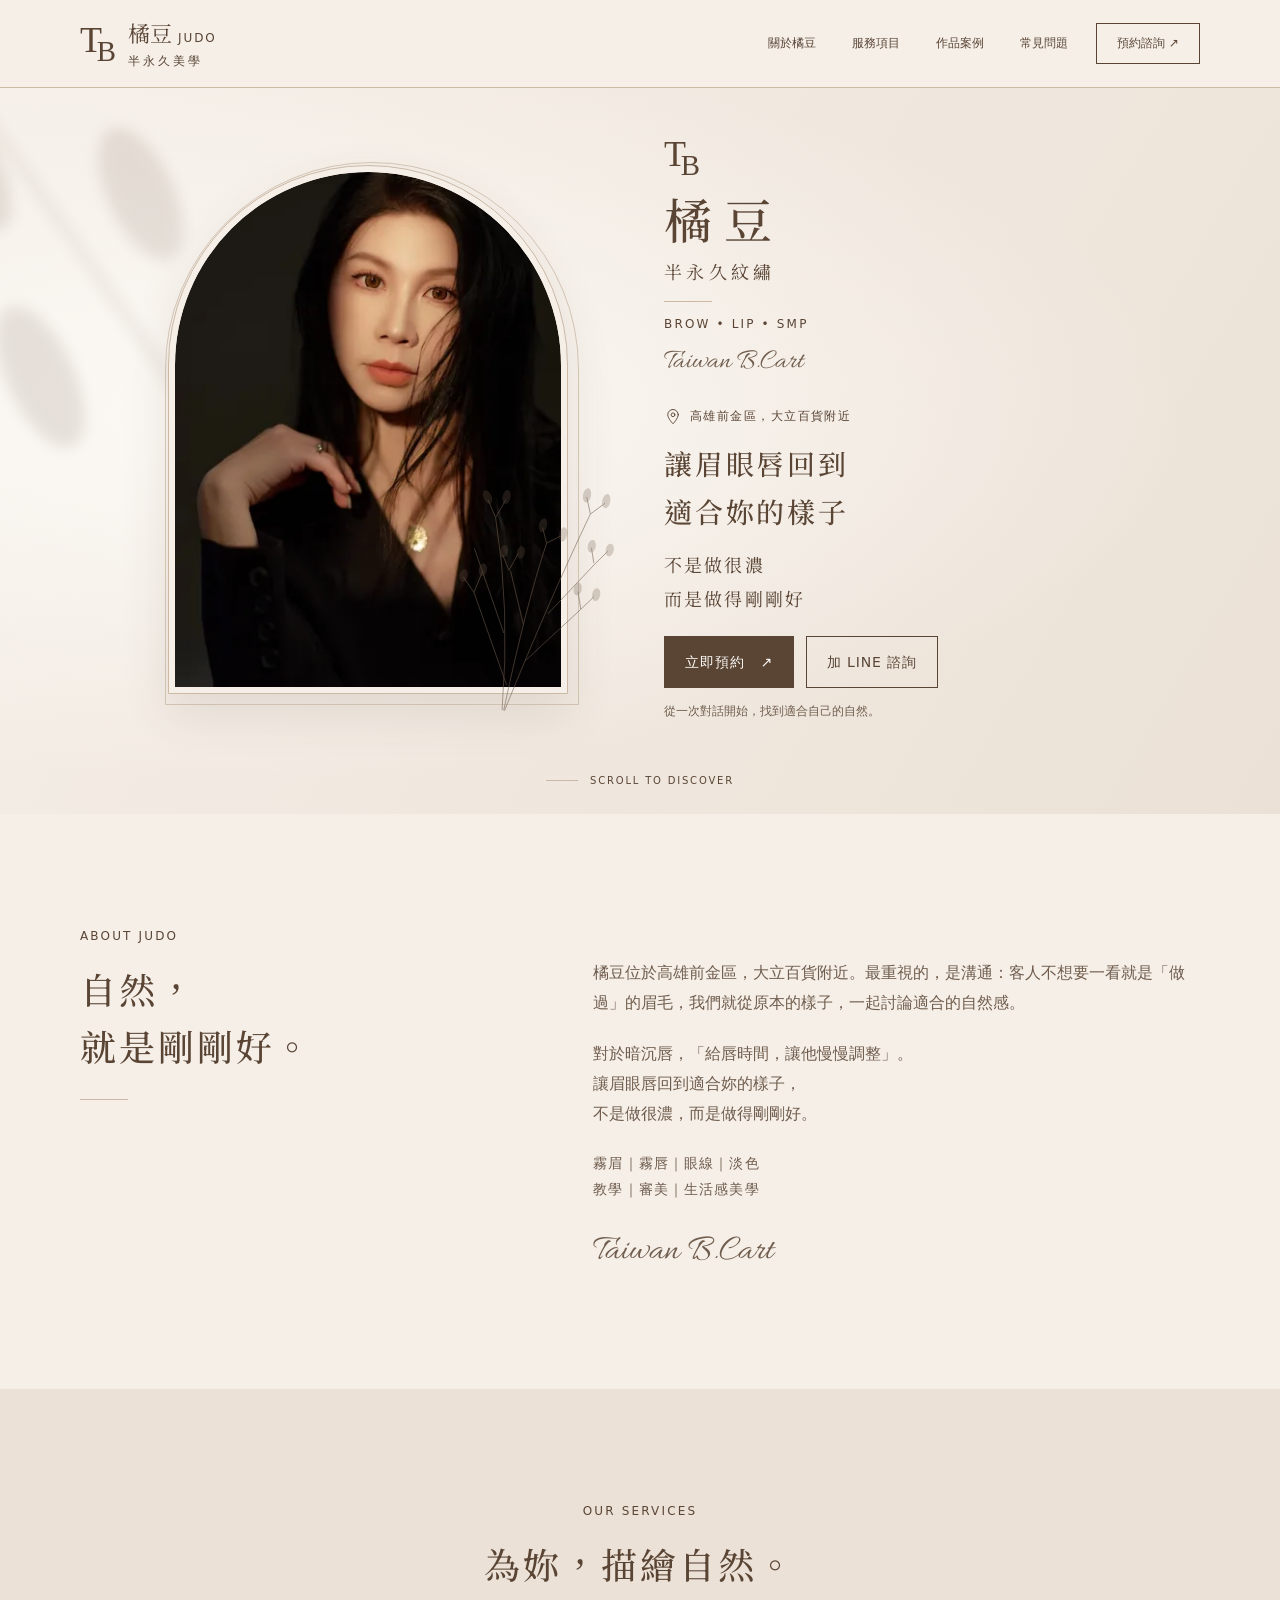
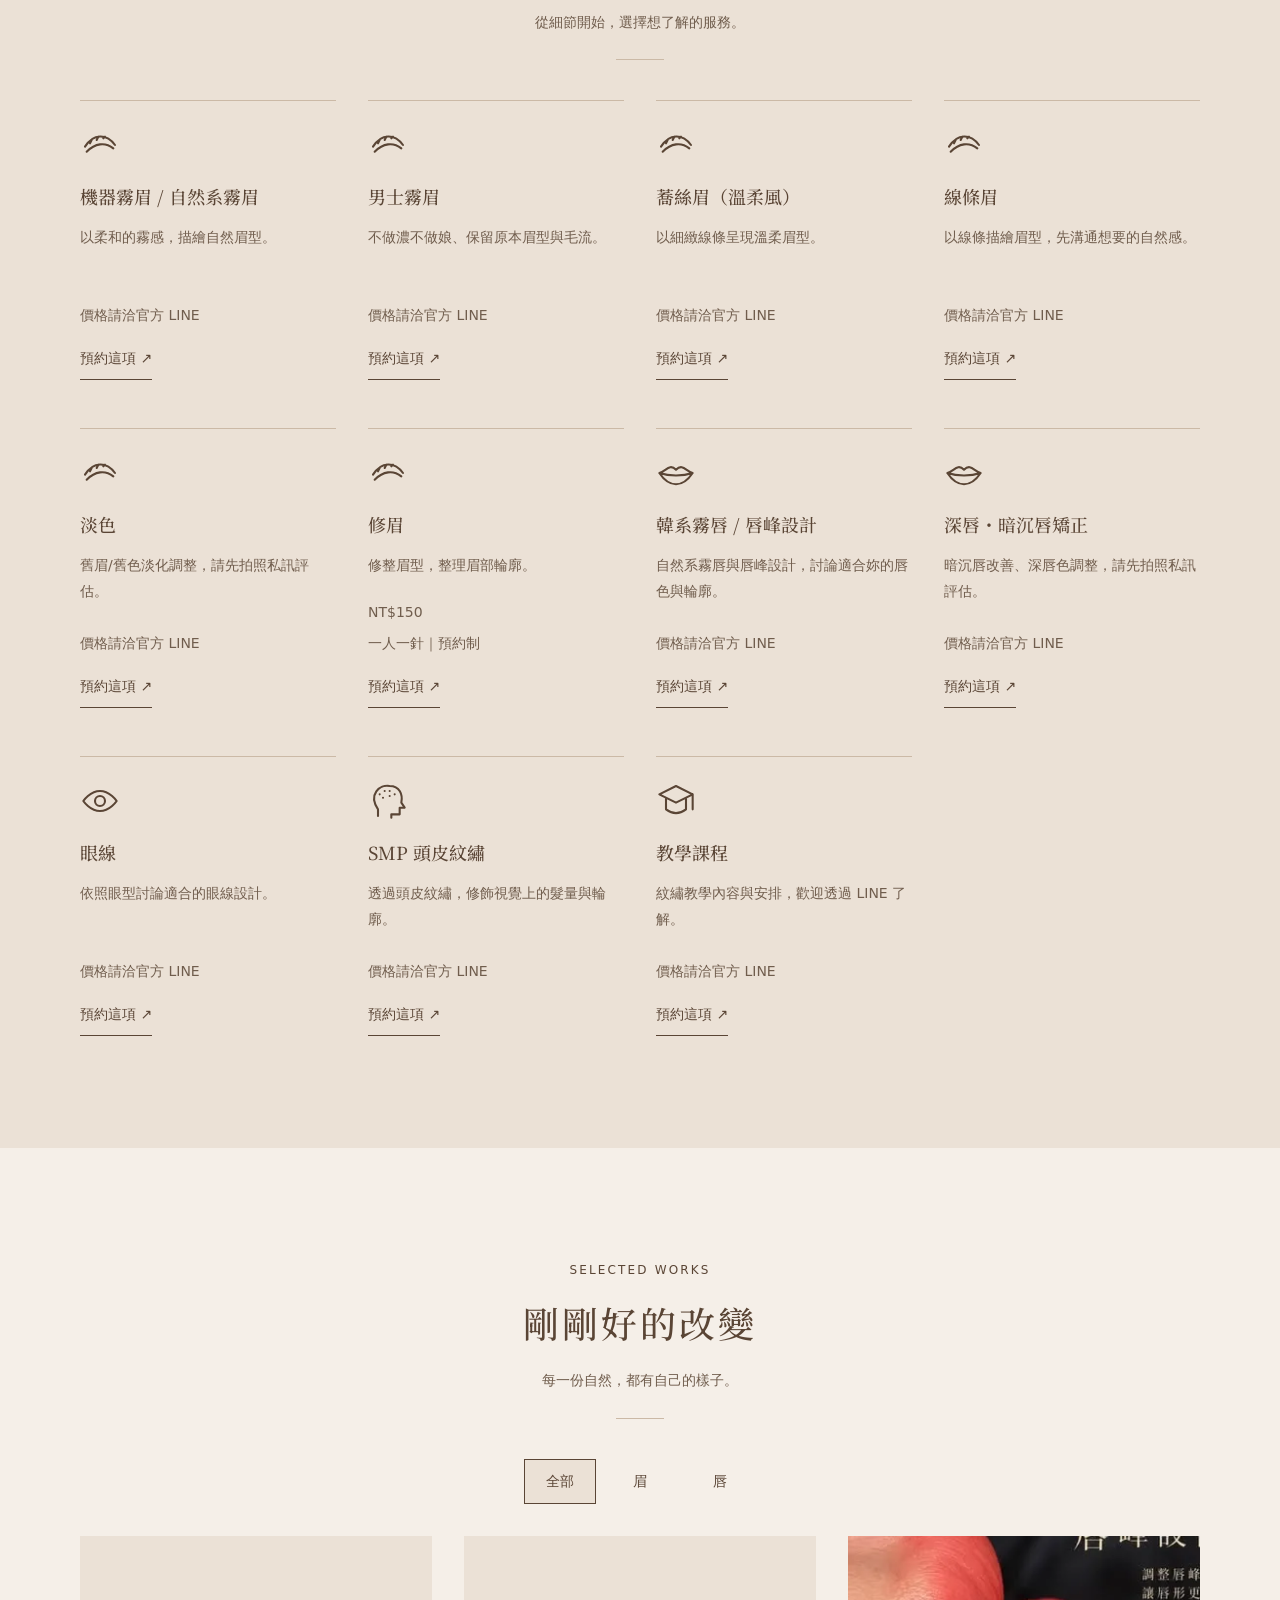
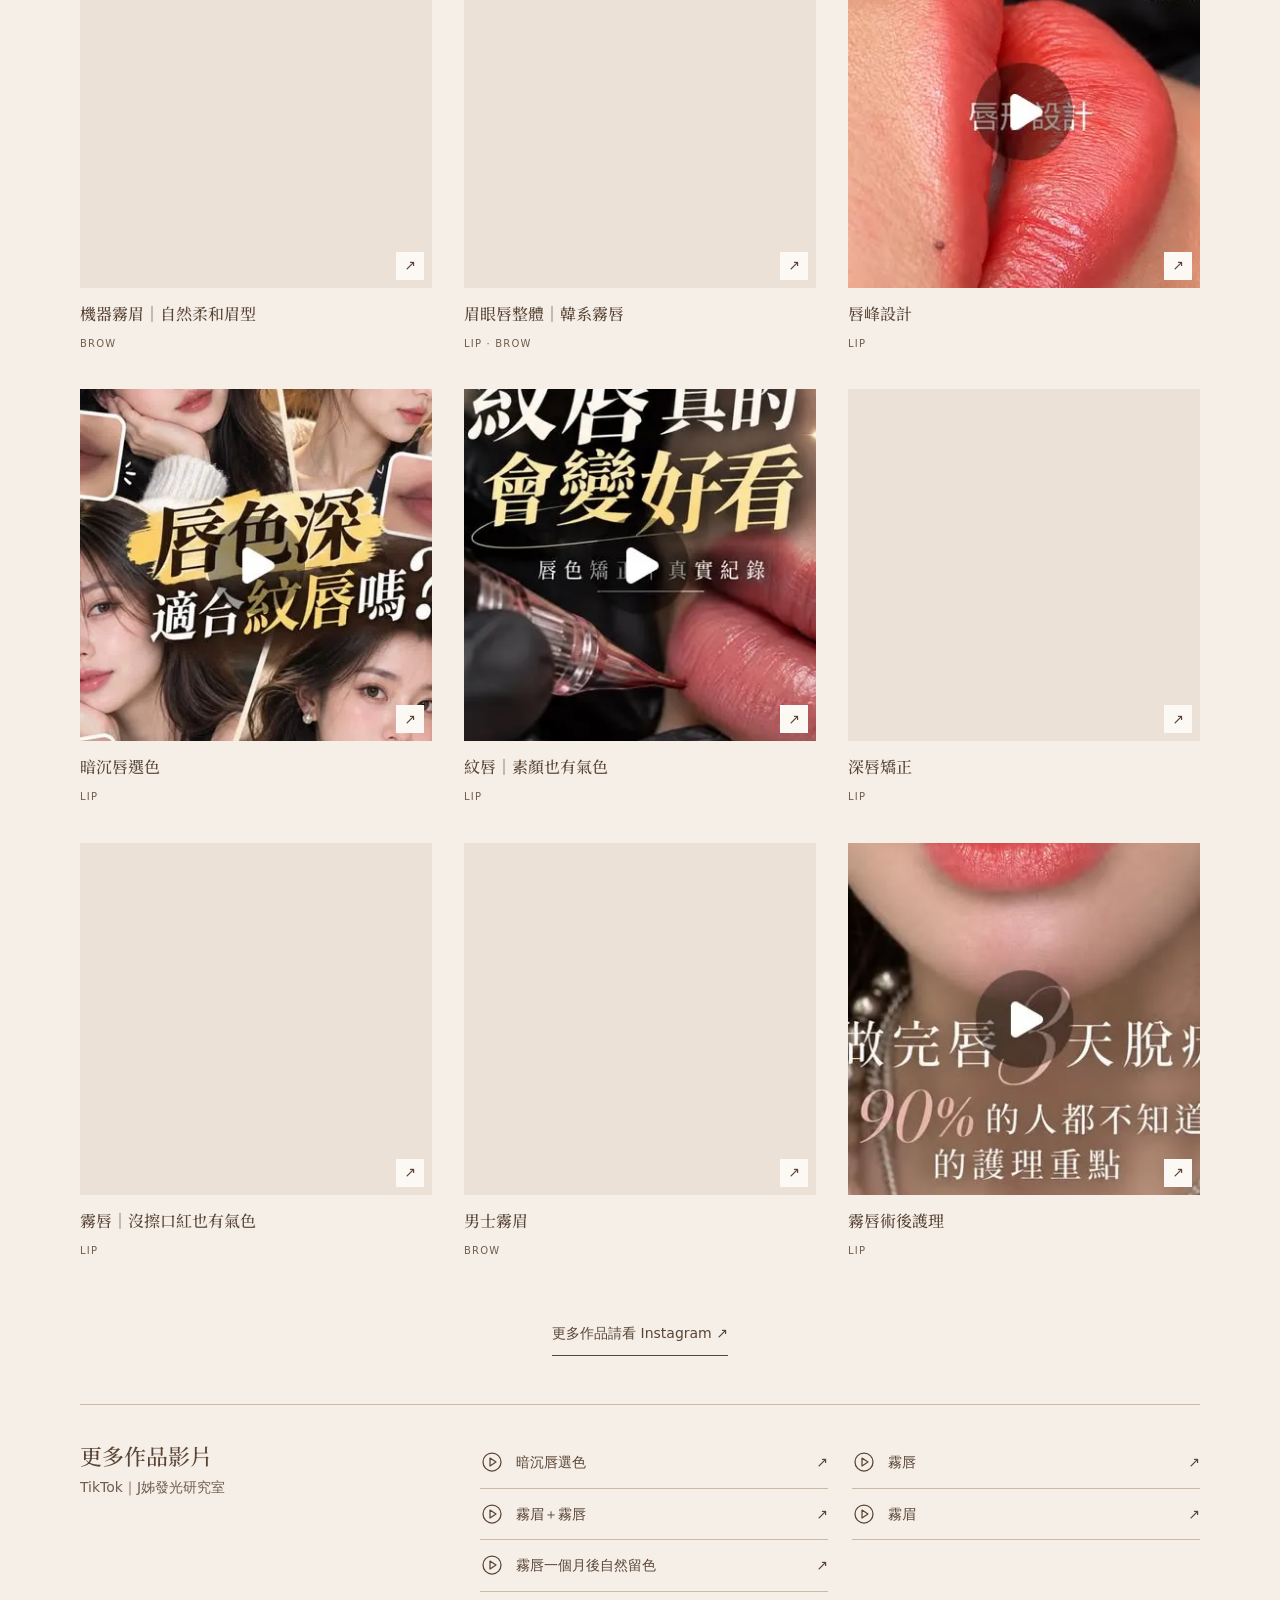
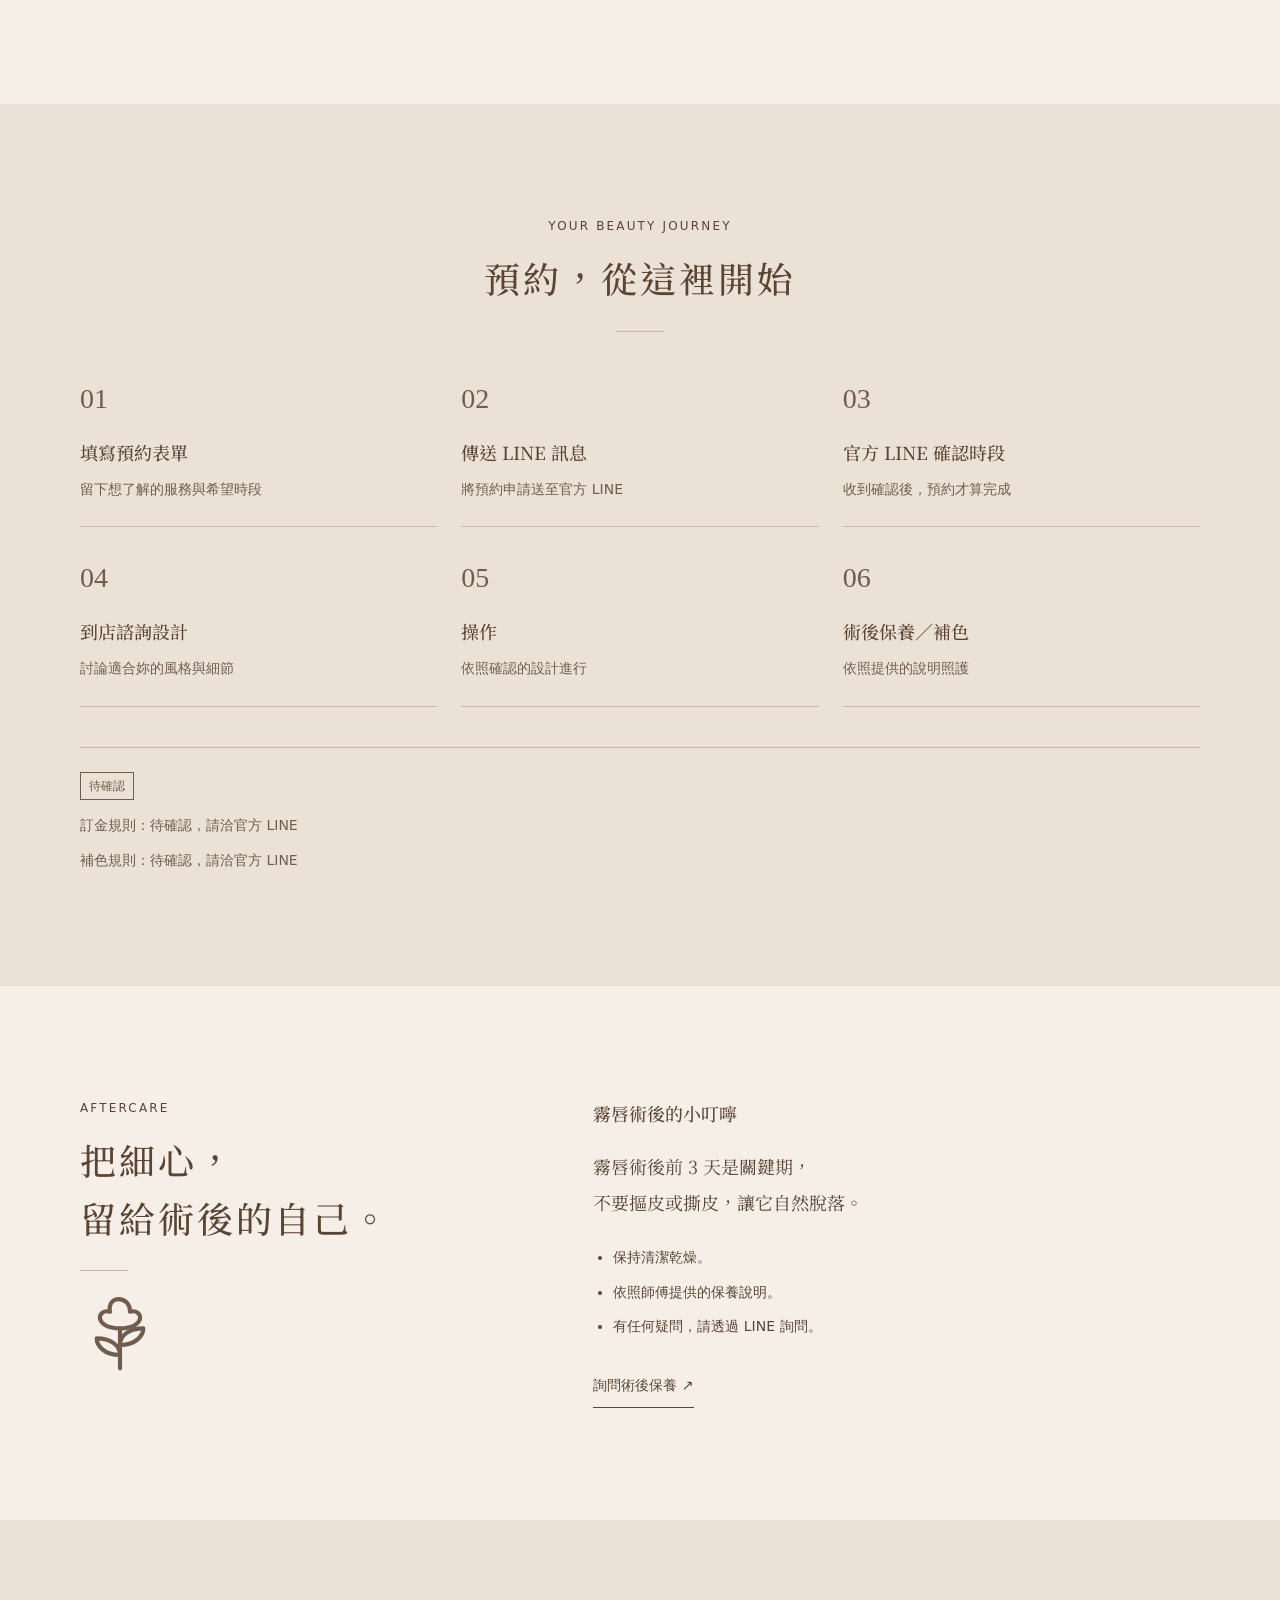
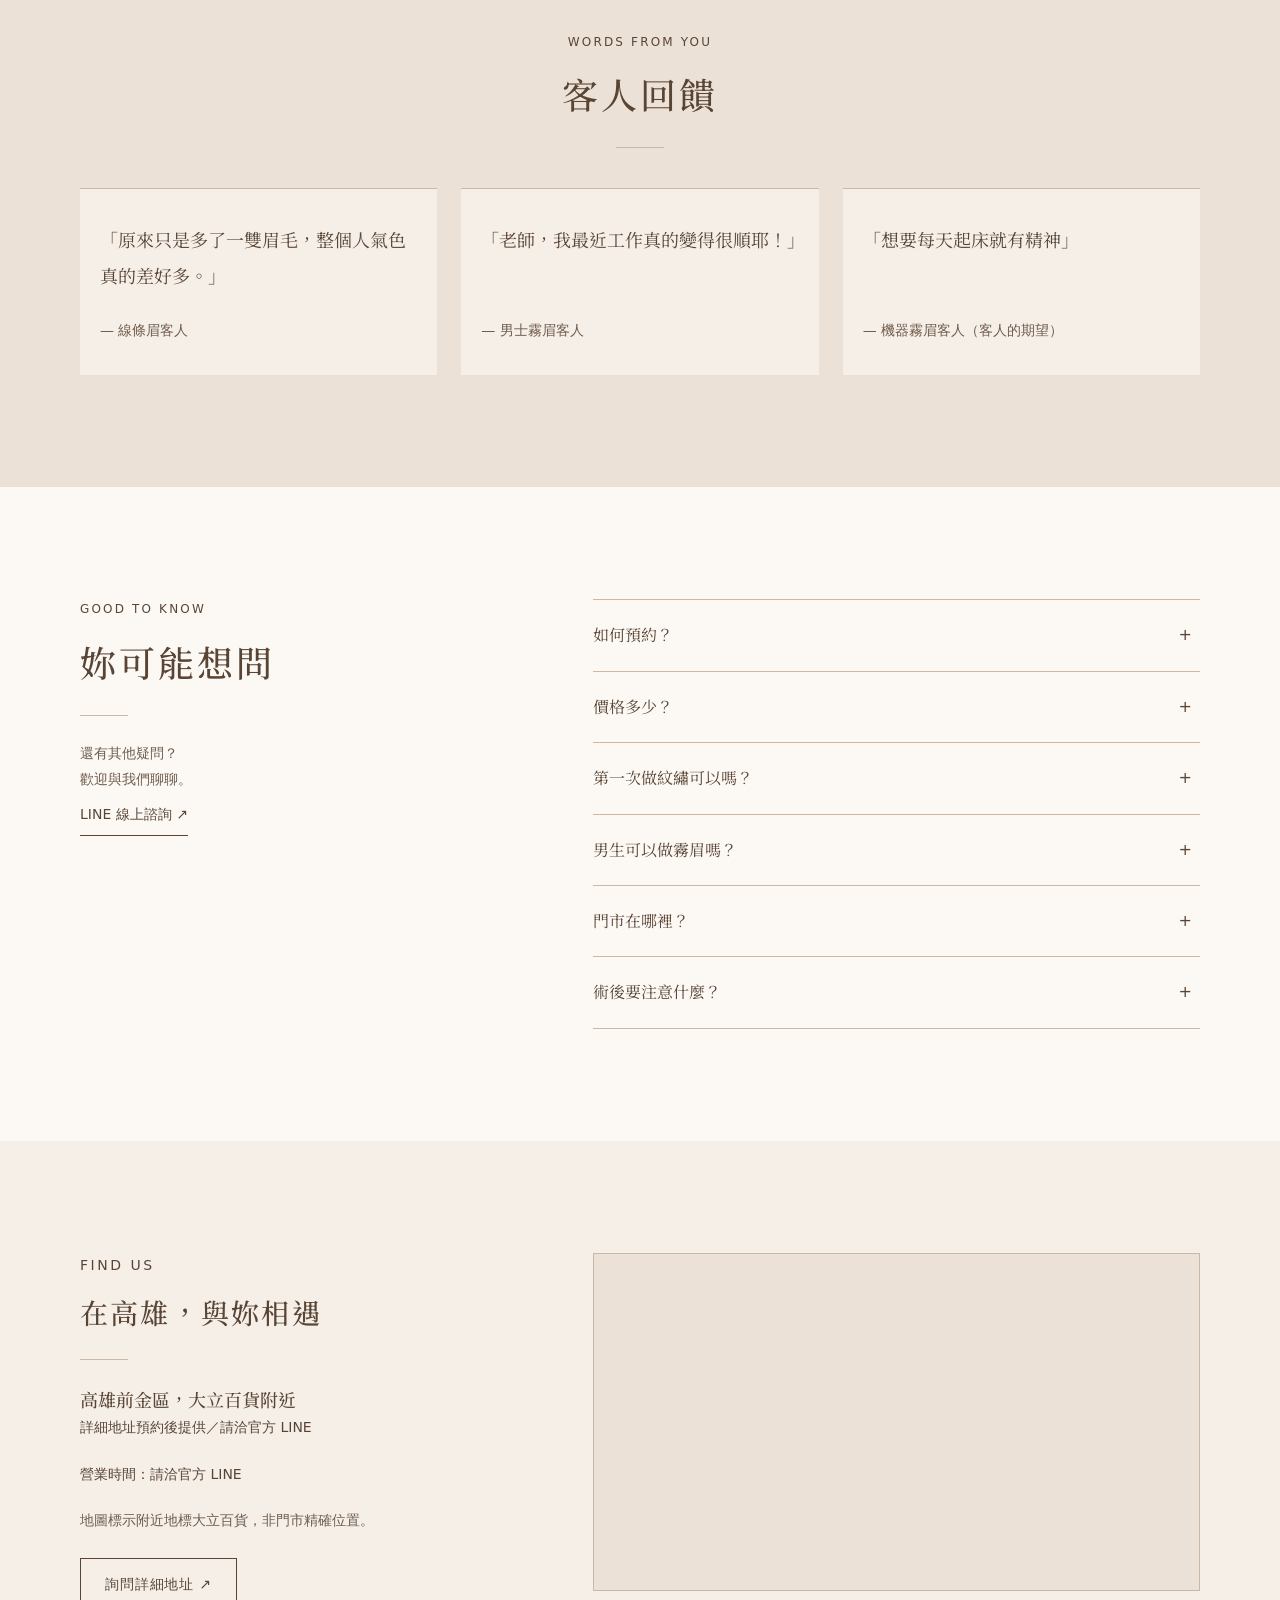
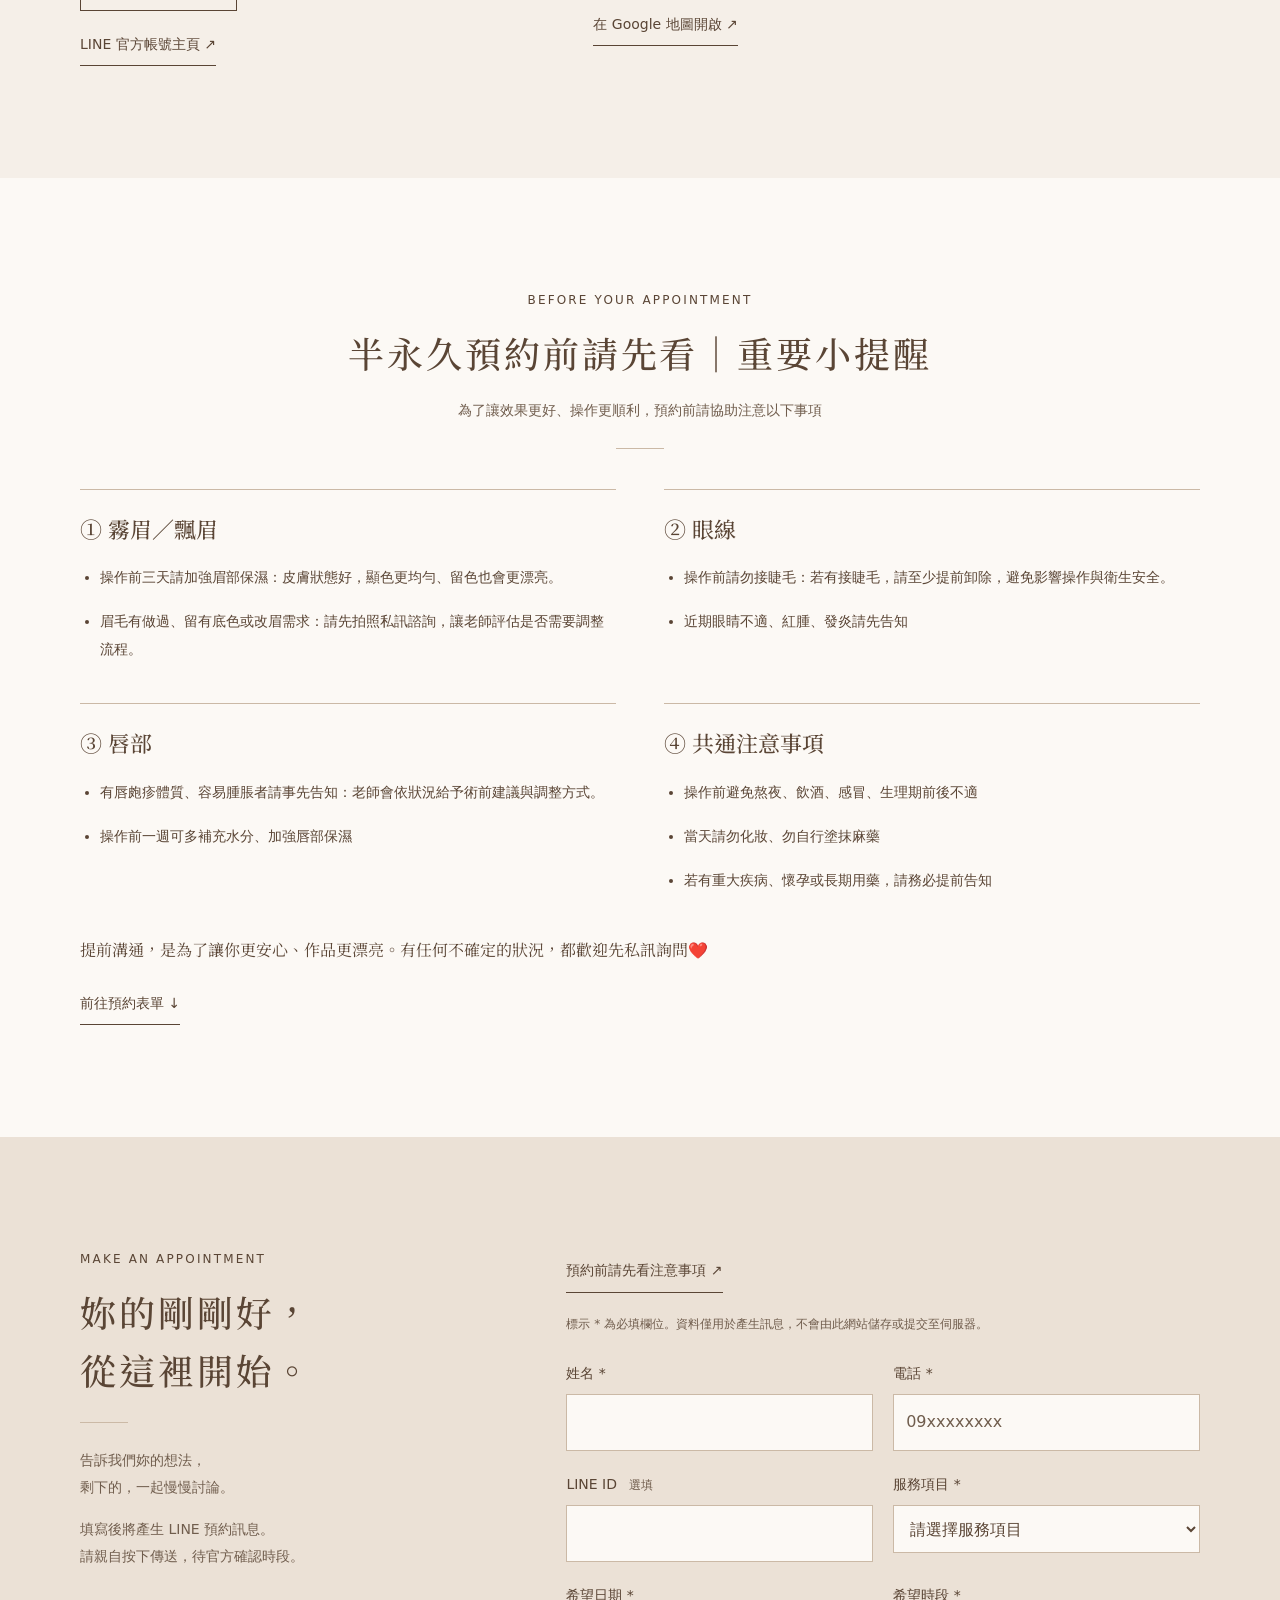
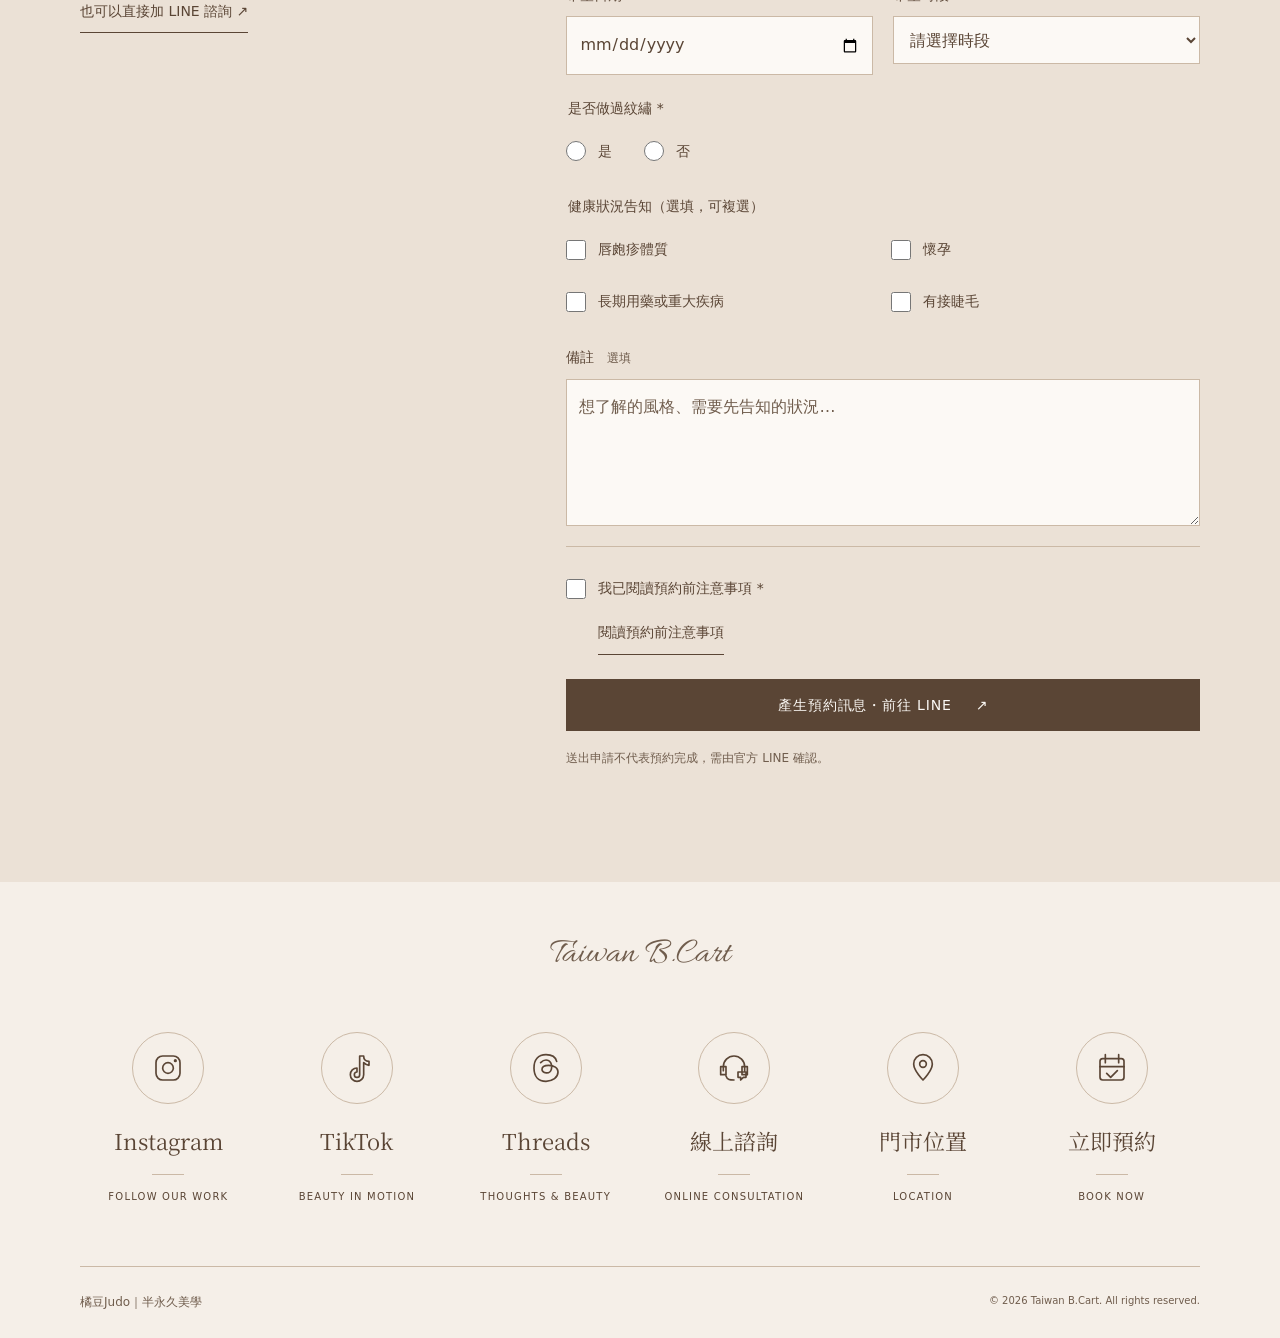
==== commit c6039627: "自託管字型子集，移除 Google Fonts 連線" ====
--- a/index.html
+++ b/index.html
@@ -21,17 +21,14 @@
   <meta property="og:url" content="https://erotoegnic.github.io/judo-brow-site/">
   <link rel="icon" type="image/svg+xml" href="favicon.svg">
   <link rel="shortcut icon" href="favicon.svg">
-  <link rel="preconnect" href="https://fonts.googleapis.com">
-  <link rel="preconnect" href="https://fonts.gstatic.com" crossorigin>
   <!-- FONT_LINKS_START -->
-  <link rel="preload" as="style" href="https://fonts.googleapis.com/css2?family=Noto+Serif+TC:wght@400&amp;display=swap&amp;text=%203BITadeghikmnorst%E2%9D%A4%E3%80%81%E3%80%82%E3%80%8C%E3%80%8D%E4%B8%80%E4%B8%8A%E4%B8%8D%E4%B9%85%E4%BA%86%E4%BA%AE%E4%BA%BA%E4%BB%80%E4%BB%A5%E4%BB%BB%E4%BD%8D%E4%BD%95%E4%BD%9C%E4%BD%A0%E4%BE%86%E5%80%8B%E5%81%9A%E5%83%B9%E5%85%88%E5%89%8D%E5%89%9B%E5%8D%8A%E5%8D%B3%E5%8E%9F%E5%8F%AA%E5%8F%AF%E5%93%81%E5%93%AA%E5%94%87%E5%95%8F%E5%97%8E%E5%9C%A8%E5%A4%9A%E5%A4%A9%E5%A5%BD%E5%A6%82%E5%AE%83%E5%AE%89%E5%AE%9A%E5%B0%91%E5%B0%B1%E5%B7%A5%E5%B7%AE%E5%B8%82%E5%B8%AB%E5%BA%8A%E5%BE%88%E5%BE%8C%E5%BE%97%E5%BF%83%E6%83%B3%E6%84%8F%E6%88%91%E6%88%96%E6%8F%90%E6%91%B3%E6%92%95%E6%95%B4%E6%98%AF%E6%9B%B4%E6%9C%80%E6%9C%89%E6%9C%9F%E6%A0%BC%E6%A9%98%E6%AC%A1%E6%AD%A1%E6%AF%8F%E6%AF%9B%E6%B0%A3%E6%B0%B8%E6%B3%81%E6%B3%A8%E6%BA%9D%E6%BC%82%E6%BF%83%E7%82%BA%E7%84%B6%E7%8B%80%E7%94%9F%E7%94%B7%E7%9A%84%E7%9A%AE%E7%9C%89%E7%9C%9F%E7%A2%BA%E7%A5%9E%E7%A7%81%E7%AB%8B%E7%AC%AC%E7%B2%BE%E7%B4%84%E7%B4%8B%E7%B7%9A%E7%B9%A1%E7%BD%AE%E8%80%81%E8%80%8C%E8%80%B6%E8%84%AB%E8%87%AA%E8%89%B2%E8%90%BD%E8%A1%93%E8%A3%A1%E8%A6%81%E8%A8%8A%E8%A9%A2%E8%AB%AE%E8%AE%8A%E8%AE%93%E8%B1%86%E8%B5%B7%E8%BF%8E%E8%BF%91%E9%80%9A%E9%83%BD%E9%8D%B5%E9%96%80%E9%97%9C%E9%9B%99%E9%9C%A7%E9%A0%86%E9%A0%90%E9%BA%BC%EF%B8%8F%EF%BC%81%EF%BC%8C%EF%BC%9F" onload="this.onload=null;this.rel='stylesheet'">
-  <noscript><link rel="stylesheet" href="https://fonts.googleapis.com/css2?family=Noto+Serif+TC:wght@400&amp;display=swap&amp;text=%203BITadeghikmnorst%E2%9D%A4%E3%80%81%E3%80%82%E3%80%8C%E3%80%8D%E4%B8%80%E4%B8%8A%E4%B8%8D%E4%B9%85%E4%BA%86%E4%BA%AE%E4%BA%BA%E4%BB%80%E4%BB%A5%E4%BB%BB%E4%BD%8D%E4%BD%95%E4%BD%9C%E4%BD%A0%E4%BE%86%E5%80%8B%E5%81%9A%E5%83%B9%E5%85%88%E5%89%8D%E5%89%9B%E5%8D%8A%E5%8D%B3%E5%8E%9F%E5%8F%AA%E5%8F%AF%E5%93%81%E5%93%AA%E5%94%87%E5%95%8F%E5%97%8E%E5%9C%A8%E5%A4%9A%E5%A4%A9%E5%A5%BD%E5%A6%82%E5%AE%83%E5%AE%89%E5%AE%9A%E5%B0%91%E5%B0%B1%E5%B7%A5%E5%B7%AE%E5%B8%82%E5%B8%AB%E5%BA%8A%E5%BE%88%E5%BE%8C%E5%BE%97%E5%BF%83%E6%83%B3%E6%84%8F%E6%88%91%E6%88%96%E6%8F%90%E6%91%B3%E6%92%95%E6%95%B4%E6%98%AF%E6%9B%B4%E6%9C%80%E6%9C%89%E6%9C%9F%E6%A0%BC%E6%A9%98%E6%AC%A1%E6%AD%A1%E6%AF%8F%E6%AF%9B%E6%B0%A3%E6%B0%B8%E6%B3%81%E6%B3%A8%E6%BA%9D%E6%BC%82%E6%BF%83%E7%82%BA%E7%84%B6%E7%8B%80%E7%94%9F%E7%94%B7%E7%9A%84%E7%9A%AE%E7%9C%89%E7%9C%9F%E7%A2%BA%E7%A5%9E%E7%A7%81%E7%AB%8B%E7%AC%AC%E7%B2%BE%E7%B4%84%E7%B4%8B%E7%B7%9A%E7%B9%A1%E7%BD%AE%E8%80%81%E8%80%8C%E8%80%B6%E8%84%AB%E8%87%AA%E8%89%B2%E8%90%BD%E8%A1%93%E8%A3%A1%E8%A6%81%E8%A8%8A%E8%A9%A2%E8%AB%AE%E8%AE%8A%E8%AE%93%E8%B1%86%E8%B5%B7%E8%BF%8E%E8%BF%91%E9%80%9A%E9%83%BD%E9%8D%B5%E9%96%80%E9%97%9C%E9%9B%99%E9%9C%A7%E9%A0%86%E9%A0%90%E9%BA%BC%EF%B8%8F%EF%BC%81%EF%BC%8C%EF%BC%9F"></noscript>
-  <link rel="preload" as="style" href="https://fonts.googleapis.com/css2?family=Noto+Serif+TC:wght@500&amp;display=swap&amp;text=%20%2FEILMNPS%E2%91%A0%E2%91%A1%E2%91%A2%E2%91%A3%E3%80%82%E3%83%BB%E4%B9%85%E4%B9%9F%E4%BA%8B%E4%BA%BA%E4%BD%9C%E4%BF%9D%E4%BF%AE%E5%82%B3%E5%85%88%E5%85%B1%E5%88%B0%E5%89%8D%E5%89%9B%E5%8D%80%E5%8D%8A%E5%8F%A3%E5%8F%AE%E5%8F%AF%E5%90%88%E5%92%8C%E5%93%81%E5%94%87%E5%95%8F%E5%96%AE%E5%99%A8%E5%9A%80%E5%9B%9E%E5%9C%A8%E5%9E%8B%E5%A1%AB%E5%A3%AB%E5%A4%9A%E5%A4%A7%E5%A5%BD%E5%A6%B3%E5%A7%8B%E5%AD%90%E5%AD%B8%E5%AE%98%E5%AE%A2%E5%AF%AB%E5%B0%8F%E5%B0%B1%E5%B3%B0%E5%B7%B1%E5%B7%B2%E5%BA%97%E5%BD%B1%E5%BE%8C%E5%BE%9E%E5%BF%83%E6%81%AF%E6%83%B3%E6%84%8F%E6%8A%8A%E6%8F%8F%E6%8F%90%E6%93%8D%E6%93%A6%E6%94%B9%E6%95%99%E6%95%B4%E6%96%B9%E6%98%AF%E6%99%82%E6%9A%97%E6%9B%B4%E6%9C%89%E6%9F%94%E6%A2%9D%E6%A8%A3%E6%A9%98%E6%A9%9F%E6%AD%A3%E6%AE%B5%E6%B0%A3%E6%B0%B8%E6%B2%89%E6%B2%92%E6%B3%A8%E6%B7%A1%E6%B7%B1%E6%BA%AB%E7%82%BA%E7%84%B6%E7%89%87%E7%90%86%E7%94%9F%E7%94%A2%E7%94%B7%E7%95%99%E7%99%BE%E7%9A%84%E7%9A%AE%E7%9B%B8%E7%9C%89%E7%9C%8B%E7%9C%BC%E7%9F%AF%E7%A2%BA%E7%A8%8B%E7%AB%8B%E7%B3%BB%E7%B4%84%E7%B4%85%E7%B4%8B%E7%B4%A0%E7%B4%B0%E7%B5%A6%E7%B5%B2%E7%B7%9A%E7%B9%A1%E7%B9%AA%E8%83%BD%E8%87%AA%E8%88%87%E8%89%B2%E8%95%8E%E8%A1%93%E8%A1%A8%E8%A3%9C%E8%A3%A1%E8%A3%BD%E8%A4%87%E8%A6%81%E8%A8%88%E8%A8%8A%E8%A8%AD%E8%A9%A2%E8%AA%8D%E8%AA%B2%E8%AB%8B%E8%AB%AE%E8%AD%B7%E8%AE%8A%E8%AE%93%E8%B1%86%E8%B2%A8%E8%BF%91%E9%80%81%E9%80%99%E9%80%9A%E9%81%87%E9%81%A9%E9%81%B8%E9%83%A8%E9%86%92%E9%87%8D%E9%87%91%E9%96%8B%E9%99%84%E9%9B%84%E9%9C%A7%E9%9F%93%E9%A0%85%E9%A0%90%E9%A0%AD%E9%A1%8F%E9%A2%A8%E9%A3%84%E9%A4%8A%E9%A5%8B%E9%AB%94%E9%AB%98%EF%BC%88%EF%BC%89%EF%BC%8C%EF%BC%8F%EF%BD%9C" onload="this.onload=null;this.rel='stylesheet'">
-  <noscript><link rel="stylesheet" href="https://fonts.googleapis.com/css2?family=Noto+Serif+TC:wght@500&amp;display=swap&amp;text=%20%2FEILMNPS%E2%91%A0%E2%91%A1%E2%91%A2%E2%91%A3%E3%80%82%E3%83%BB%E4%B9%85%E4%B9%9F%E4%BA%8B%E4%BA%BA%E4%BD%9C%E4%BF%9D%E4%BF%AE%E5%82%B3%E5%85%88%E5%85%B1%E5%88%B0%E5%89%8D%E5%89%9B%E5%8D%80%E5%8D%8A%E5%8F%A3%E5%8F%AE%E5%8F%AF%E5%90%88%E5%92%8C%E5%93%81%E5%94%87%E5%95%8F%E5%96%AE%E5%99%A8%E5%9A%80%E5%9B%9E%E5%9C%A8%E5%9E%8B%E5%A1%AB%E5%A3%AB%E5%A4%9A%E5%A4%A7%E5%A5%BD%E5%A6%B3%E5%A7%8B%E5%AD%90%E5%AD%B8%E5%AE%98%E5%AE%A2%E5%AF%AB%E5%B0%8F%E5%B0%B1%E5%B3%B0%E5%B7%B1%E5%B7%B2%E5%BA%97%E5%BD%B1%E5%BE%8C%E5%BE%9E%E5%BF%83%E6%81%AF%E6%83%B3%E6%84%8F%E6%8A%8A%E6%8F%8F%E6%8F%90%E6%93%8D%E6%93%A6%E6%94%B9%E6%95%99%E6%95%B4%E6%96%B9%E6%98%AF%E6%99%82%E6%9A%97%E6%9B%B4%E6%9C%89%E6%9F%94%E6%A2%9D%E6%A8%A3%E6%A9%98%E6%A9%9F%E6%AD%A3%E6%AE%B5%E6%B0%A3%E6%B0%B8%E6%B2%89%E6%B2%92%E6%B3%A8%E6%B7%A1%E6%B7%B1%E6%BA%AB%E7%82%BA%E7%84%B6%E7%89%87%E7%90%86%E7%94%9F%E7%94%A2%E7%94%B7%E7%95%99%E7%99%BE%E7%9A%84%E7%9A%AE%E7%9B%B8%E7%9C%89%E7%9C%8B%E7%9C%BC%E7%9F%AF%E7%A2%BA%E7%A8%8B%E7%AB%8B%E7%B3%BB%E7%B4%84%E7%B4%85%E7%B4%8B%E7%B4%A0%E7%B4%B0%E7%B5%A6%E7%B5%B2%E7%B7%9A%E7%B9%A1%E7%B9%AA%E8%83%BD%E8%87%AA%E8%88%87%E8%89%B2%E8%95%8E%E8%A1%93%E8%A1%A8%E8%A3%9C%E8%A3%A1%E8%A3%BD%E8%A4%87%E8%A6%81%E8%A8%88%E8%A8%8A%E8%A8%AD%E8%A9%A2%E8%AA%8D%E8%AA%B2%E8%AB%8B%E8%AB%AE%E8%AD%B7%E8%AE%8A%E8%AE%93%E8%B1%86%E8%B2%A8%E8%BF%91%E9%80%81%E9%80%99%E9%80%9A%E9%81%87%E9%81%A9%E9%81%B8%E9%83%A8%E9%86%92%E9%87%8D%E9%87%91%E9%96%8B%E9%99%84%E9%9B%84%E9%9C%A7%E9%9F%93%E9%A0%85%E9%A0%90%E9%A0%AD%E9%A1%8F%E9%A2%A8%E9%A3%84%E9%A4%8A%E9%A5%8B%E9%AB%94%E9%AB%98%EF%BC%88%EF%BC%89%EF%BC%8C%EF%BC%8F%EF%BD%9C"></noscript>
-  <link rel="preload" as="style" href="https://fonts.googleapis.com/css2?family=Allura&amp;display=swap&amp;text=Taiwan%20B.Cart" onload="this.onload=null;this.rel='stylesheet'">
-  <noscript><link rel="stylesheet" href="https://fonts.googleapis.com/css2?family=Allura&amp;display=swap&amp;text=Taiwan%20B.Cart"></noscript>
+  <link rel="preload" as="font" type="font/woff2" href="assets/fonts/noto-serif-tc-400.subset.woff2" crossorigin>
+  <link rel="preload" as="font" type="font/woff2" href="assets/fonts/noto-serif-tc-500.subset.woff2" crossorigin>
   <!-- FONT_LINKS_END -->
-  <link rel="preload" as="image" type="image/webp" href="assets/teacher.webp" imagesrcset="assets/teacher-600.webp 400w, assets/teacher.webp 667w" imagesizes="(min-width: 768px) 400px, 260px" fetchpriority="high">
+  <link rel="preload" as="image" type="image/webp" href="assets/teacher.webp" imagesrcset="assets/teacher-600.webp 400w, assets/teacher.webp 667w" imagesizes="(min-width: 768px) 400px, 260px" fetchpriority="high">
+  <style id="font-faces">@font-face{font-family:'Noto Serif TC';font-style:normal;font-weight:400;font-display:swap;src:url('assets/fonts/noto-serif-tc-400.subset.woff2') format('woff2')}
+@font-face{font-family:'Noto Serif TC';font-style:normal;font-weight:500;font-display:swap;src:url('assets/fonts/noto-serif-tc-500.subset.woff2') format('woff2')}
+@font-face{font-family:'Allura';font-style:normal;font-weight:400;font-display:swap;src:url('assets/fonts/allura.subset.woff2') format('woff2')}</style>
   <!-- SITE_CSS_START -->
   <style id="site-css">:root{--cream:#f5efe8;--paper:#fcf9f5;--sand:#ebe1d6;--beige:#e6d8c9;--ink:#5a4535;--muted:#705d4d;--line:#cbb9a6;--error:#963c32;--hover:#403024;--serif:'Noto Serif TC','Songti TC','PMingLiU',serif;--sans:'PingFang TC','Noto Sans TC','Noto Sans CJK TC','Microsoft JhengHei',system-ui,sans-serif;--script:'Allura',cursive;--s1:4px;--s2:8px;--s3:12px;--s4:16px;--s5:20px;--s6:24px;--s8:32px;--s10:40px;--s12:48px;--s16:64px;--s20:80px;--s28:112px;--small:14px;--caption:12px;--body:16px;--lead:18px;--card:22px;--heading:36px;--arch:999px;--transition:200ms ease}
 *{box-sizing:border-box}html{scroll-behavior:smooth;scroll-padding-top:100px}body{margin:0;background:var(--cream);color:var(--ink);font-family:var(--sans);font-size:var(--body);line-height:1.9;-webkit-font-smoothing:antialiased}body.modal-open{overflow:hidden}a{color:inherit;text-decoration:none}button,input,select,textarea{font:inherit;color:inherit}button,a,input,select,textarea,summary{-webkit-tap-highlight-color:transparent}button{cursor:pointer}img,svg{max-width:100%}img{display:block}button{background:none}h1,h2,h3,p{margin:0}h1,h2,h3{font-family:var(--serif);font-weight:500}h2{font-size:clamp(28px,3.1vw,36px);line-height:1.6;letter-spacing:.08em;text-wrap:balance}h3{font-size:var(--lead);line-height:1.7}p+p{margin-top:var(--s5)}:focus-visible{outline:2px solid var(--ink);outline-offset:5px}button:disabled{opacity:.55;cursor:wait}[hidden]{display:none!important}.container{width:min(1120px,calc(100% - 48px));margin-inline:auto}.section{padding-block:var(--s20)}.sand-section{background:var(--sand)}.paper-section{background:var(--paper)}.centered{text-align:center}.eyebrow{font-size:var(--caption);font-family:var(--sans);letter-spacing:.18em;font-weight:500;line-height:1.8}.section-heading{margin-bottom:var(--s10)}.section-heading h2{margin-top:var(--s3)}.section-heading>p:not(.eyebrow){font-size:var(--small);margin-top:var(--s4);color:var(--muted)}.short-rule{display:block;width:48px;height:1px;background:var(--line);margin:var(--s6) 0}.centered .short-rule{margin-inline:auto}.script{font-family:var(--script);font-size:36px;line-height:1.4;font-weight:400;color:var(--muted)}.button{display:inline-flex;justify-content:center;align-items:center;gap:var(--s6);min-height:48px;padding:var(--s3) var(--s6);border:1px solid var(--ink);background:var(--ink);color:var(--paper);font-size:var(--small);letter-spacing:.06em;transition:background var(--transition),color var(--transition)}.button:hover{background:var(--hover)}.button.secondary{background:transparent;color:var(--ink)}.button.secondary:hover{background:var(--beige)}.text-link{display:inline-block;font-size:var(--small);border:0;border-bottom:1px solid var(--ink);padding:var(--s2) 0;transition:color var(--transition)}.text-link:hover{color:var(--hover)}.small-copy,.form-note{font-size:var(--small);color:var(--muted)}.sr-only{position:absolute;width:1px;height:1px;overflow:hidden;clip:rect(0,0,0,0);white-space:nowrap}.skip-link{position:fixed;top:8px;left:16px;transform:translateY(-180%);background:var(--ink);color:var(--paper);padding:12px;z-index:100}.skip-link:focus{transform:none}.site-header{position:sticky;top:0;z-index:20;min-height:80px;padding:var(--s4) var(--s6);display:flex;align-items:center;justify-content:space-between;background:var(--cream);border-bottom:1px solid var(--line)}.brand{display:flex;gap:var(--s3);align-items:center;font-family:var(--serif);font-size:var(--card);line-height:1.4}.brand-latin{font-family:var(--sans);font-size:var(--caption);letter-spacing:.16em}.brand small{display:block;font-family:var(--sans);font-size:var(--caption);letter-spacing:.25em;margin-top:var(--s1)}.monogram{position:relative;display:block;width:72px;height:88px;margin-inline:auto;font-family:Georgia,serif;font-size:72px;line-height:1}.monogram span:first-child{position:absolute;left:0;top:0}.monogram span:last-child{position:absolute;right:0;bottom:0;font-size:.8em}.monogram.small{width:36px;height:44px;font-size:36px;margin:0}.menu-toggle{border:0;width:48px;height:48px;display:grid;align-content:center;gap:8px;padding:12px}.menu-toggle span{display:block;height:1px;background:var(--ink);width:24px;transition:transform var(--transition)}.menu-toggle[aria-expanded=true] span:first-child{transform:translateY(4.5px) rotate(45deg)}.menu-toggle[aria-expanded=true] span:last-child{transform:translateY(-4.5px) rotate(-45deg)}#navigation{display:none;position:absolute;top:100%;left:0;right:0;background:var(--cream);padding:var(--s4) var(--s6) var(--s6);border-bottom:1px solid var(--line)}#navigation.open{display:grid;gap:var(--s2)}#navigation a{padding:var(--s3);font-size:var(--small)}#navigation a:hover{background:var(--sand)}#navigation .nav-book{border:1px solid var(--ink);text-align:center}.hero{position:relative;overflow:hidden;background:radial-gradient(ellipse at 20% 45%,var(--paper),transparent 65%),linear-gradient(120deg,var(--cream),var(--sand))}.hero-inner{padding-block:var(--s12) var(--s16);position:relative;display:grid;gap:var(--s10)}.hero-brand{position:relative;text-align:center;width:min(100%,360px);margin:auto;padding:var(--s10) var(--s6) var(--s8);background:linear-gradient(120deg,transparent,var(--beige));isolation:isolate}.arch{border:1px solid var(--line);border-radius:var(--arch) var(--arch) 0 0}.arch:before{content:'';position:absolute;inset:6px;border:1px solid var(--line);border-radius:inherit;pointer-events:none;opacity:.6}.hero-brand .monogram{width:48px;height:64px;font-size:48px;margin-bottom:var(--s6)}.hero-brand h1{font-size:72px;letter-spacing:.24em;padding-left:.24em;line-height:1.4}.brand-subtitle{font-family:var(--serif);font-size:22px;letter-spacing:.24em;margin-top:var(--s2)}.hero-brand .short-rule{margin:var(--s5) auto}.hero-brand .script{margin-top:var(--s4);font-size:36px}.flowers{position:absolute;width:120px;right:-32px;bottom:-16px;color:var(--muted);opacity:.65;z-index:-1;transform:rotate(12deg)}.hero-copy{position:relative;text-align:center}.location-label{display:flex;align-items:center;justify-content:center;gap:var(--s2);font-size:12px;letter-spacing:.12em}.location-label svg{width:18px;height:18px;display:block}.hero-copy h2{font-size:28px;margin:var(--s6) 0;line-height:1.7;letter-spacing:.1em}.hero-tagline{font-family:var(--serif);font-size:18px;line-height:2.1;letter-spacing:.12em}.hero-actions{display:flex;flex-wrap:wrap;justify-content:center;gap:var(--s3);margin-top:var(--s8)}.hero-actions .button{gap:var(--s4);padding-inline:var(--s5)}.hero-note{margin-top:var(--s5);font-size:12px;color:var(--muted)}.scroll-cue{position:relative;display:flex;align-items:center;justify-content:center;gap:var(--s3);font-size:10px;letter-spacing:.18em;padding-bottom:var(--s6)}.scroll-cue span{width:32px;height:1px;background:var(--line)}.leaf-shadow{position:absolute;pointer-events:none;top:-120px;left:-100px;width:400px;height:480px;opacity:.1;filter:blur(7px);transform:rotate(-25deg);background:radial-gradient(ellipse 28px 70px at 25% 20%,var(--ink) 90%,transparent),radial-gradient(ellipse 35px 75px at 50% 35%,var(--ink) 90%,transparent),radial-gradient(ellipse 35px 80px at 20% 55%,var(--ink) 90%,transparent),radial-gradient(ellipse 28px 70px at 55% 75%,var(--ink) 90%,transparent),linear-gradient(80deg,transparent 39%,var(--ink) 40%,transparent 41%)}.about-copy{color:var(--muted);font-size:16px}.about-copy .script{display:block;margin-top:var(--s6)}.desktop-only{display:none}.service-grid{display:grid;gap:var(--s8)}.service-card{border-top:1px solid var(--line);padding-top:var(--s6);display:flex;flex-direction:column;align-items:flex-start}.service-card .service-icon{width:40px;height:40px;margin-bottom:var(--s4)}.service-card h3{font-size:18px;margin-bottom:var(--s3)}.service-card p{font-size:14px;color:var(--muted)}.service-card .service-price{margin-top:auto;padding-top:var(--s5);font-size:12px}.service-card .text-link{margin-top:var(--s2);font-size:14px}.filters{display:flex;justify-content:center;gap:var(--s2);margin-bottom:var(--s8)}.filters button{min-width:72px;min-height:44px;border:1px solid transparent;padding:var(--s2) var(--s5);font-size:14px}.filters button[aria-pressed=true]{border-color:var(--ink);background:var(--sand)}.filters button:hover{background:var(--sand)}.case-grid{display:grid;grid-template-columns:repeat(2,minmax(0,1fr));gap:var(--s8) var(--s4)}.case-photo{display:block;overflow:hidden;background:var(--sand);position:relative}.case-photo img{width:100%;height:auto;aspect-ratio:1;object-fit:cover;transition:transform 240ms ease}.case-photo:hover img{transform:scale(1.03)}.case-photo:after{content:'↗';position:absolute;right:8px;bottom:8px;background:var(--paper);width:28px;height:28px;display:grid;place-items:center;font-size:14px}.case-card h3{font-size:14px;margin-top:var(--s3);text-wrap:pretty}.case-card small{font-size:10px;letter-spacing:.12em;color:var(--muted)}.gallery-more{margin-top:var(--s12)}.steps{list-style:none;padding:0;margin:0;display:grid;gap:var(--s6)}.steps li{display:grid;grid-template-columns:48px 1fr;column-gap:var(--s4);border-bottom:1px solid var(--line);padding-bottom:var(--s6)}.steps li>span{grid-row:span 2;font-family:Georgia,serif;font-size:28px;color:var(--muted)}.steps h3{font-size:18px}.steps p{font-size:14px;color:var(--muted);margin-top:var(--s2)}.notice{margin-top:var(--s12);padding:var(--s6);background:var(--cream)}ul{padding-left:var(--s5)}li+li{margin-top:var(--s2)}.notice ul{font-size:14px}.pending-rules{margin-top:var(--s6);border-top:1px solid var(--line);padding-top:var(--s5);font-size:14px}.pending{display:inline-block;padding:2px 8px;border:1px solid var(--muted);font-size:12px;margin-bottom:var(--s3)}.pending-rules p+p{margin-top:var(--s2)}.care-icon svg{width:80px;height:80px;color:var(--muted)}.care-copy>h3{font-size:18px}.care-copy .care-emphasis{font-family:var(--serif);font-size:18px;margin-top:var(--s5);line-height:2}.care-copy ul{font-size:14px;margin-block:var(--s6)}details{border-bottom:1px solid var(--line)}details:first-child{border-top:1px solid var(--line)}summary{cursor:pointer;list-style:none;padding:var(--s5) var(--s8) var(--s5) 0;position:relative;font-family:var(--serif);font-size:16px}summary::-webkit-details-marker{display:none}summary:after{content:'+';position:absolute;right:8px;top:20px;font-family:var(--sans)}details[open] summary:after{content:'−'}details p{padding:0 var(--s6) var(--s6) 0;color:var(--muted);font-size:14px}.location-copy p{font-size:14px}.location-copy .button{margin-top:var(--s6)}.map-frame{margin-top:var(--s8);background:var(--sand);border:1px solid var(--line);padding:var(--s2)}iframe{display:block;width:100%;height:320px;border:0}.location-layout .section-heading{margin-bottom:var(--s6)}.booking-intro .small-copy{margin-top:var(--s6)}.booking-intro .text-link{margin-top:var(--s5)}.form-note{font-size:12px;margin-bottom:var(--s6)}.form-grid{display:grid;gap:var(--s5)}.field{display:flex;flex-direction:column;min-width:0;gap:var(--s2);border:0;padding:0;margin:0}.field label,.field legend{font-size:14px}.field legend{margin-bottom:var(--s2)}.optional{font-size:12px;color:var(--muted);margin-left:var(--s2)}input:not([type=radio]):not([type=checkbox]),select,textarea{width:100%;max-width:100%;min-width:0;background:var(--paper);border:1px solid var(--line);border-radius:0;padding:var(--s3);min-height:48px;font-size:16px}textarea{resize:vertical}input::placeholder,textarea::placeholder{color:var(--muted);opacity:1}input[type=date]{display:block;min-height:52px}input[aria-invalid=true],select[aria-invalid=true]{border-color:var(--error)}input[type=radio]{width:20px;height:20px;accent-color:var(--ink);margin:0}.radio-row{display:flex;gap:var(--s8)}.radio-row label{display:flex;align-items:center;gap:var(--s3);min-height:44px}.error{color:var(--error);font-size:12px}.error:empty{display:none}.submit-button{width:100%;margin-top:var(--s6)}#booking-form>.small-copy{font-size:12px;margin-top:var(--s4)}#form-status{margin-top:var(--s4)}#booking-confirmation{padding:var(--s6);background:var(--paper);border:1px solid var(--line)}#confirmation-title{font-size:22px;margin-block:var(--s5)}#booking-confirmation>p{font-size:14px}pre{white-space:pre-wrap;overflow-wrap:anywhere;font:14px/1.9 var(--sans);background:var(--cream);padding:var(--s5);margin-block:var(--s6)}.confirmation-actions{display:flex;flex-wrap:wrap;gap:var(--s3)}#copy-status{margin-top:var(--s4)}.site-footer{padding-top:var(--s12);background:var(--cream)}.footer-script{text-align:center;margin-bottom:var(--s10);font-size:36px}.contact-grid{display:grid;grid-template-columns:repeat(2,minmax(0,1fr));gap:var(--s8) var(--s3)}.contact-tile{display:flex;flex-direction:column;align-items:center;text-align:center;padding:var(--s3) 0}.contact-tile:last-child{grid-column:1/-1}.icon-circle{display:inline-flex;align-items:center;justify-content:center;width:64px;height:64px;border:1px solid var(--line);border-radius:50%;margin-bottom:var(--s4);transition:background var(--transition)}.icon-circle svg{width:32px;height:32px}.contact-tile:hover .icon-circle{background:var(--sand)}.contact-tile>span:not(.icon-circle){font-family:var(--serif);font-size:18px}.contact-tile i{width:32px;height:1px;background:var(--line);margin:var(--s3) auto}.contact-tile small{font-size:10px;letter-spacing:.12em}.footer-bottom{margin-top:var(--s12);border-top:1px solid var(--line);padding:var(--s6) 0 calc(var(--s20) + env(safe-area-inset-bottom));display:flex;flex-direction:column;gap:var(--s2);text-align:center;font-size:12px;color:var(--muted)}.footer-bottom small{font-size:10px}.floating-line{position:fixed;bottom:calc(20px + env(safe-area-inset-bottom));right:20px;width:60px;height:60px;background:var(--ink);color:var(--paper);border-radius:50%;z-index:15;display:flex;flex-direction:column;align-items:center;justify-content:center;box-shadow:0 4px 16px #5a453520;font-size:10px;letter-spacing:.08em;line-height:1.3}.floating-line svg{width:24px;height:24px;display:block;margin-bottom:4px}dialog{border:1px solid var(--line);background:var(--paper);color:var(--ink);width:min(680px,calc(100% - 24px));max-height:calc(100dvh - 32px);padding:var(--s4);overflow:auto}dialog::backdrop{background:#403024cc}#lightbox-image{width:100%;max-height:60dvh;object-fit:contain;background:var(--cream)}.lightbox-bar{display:flex;align-items:center;justify-content:space-between;font-size:12px;margin-bottom:var(--s2)}.icon-button{border:0;font-size:28px;width:44px;height:44px;line-height:1}.lightbox-caption{padding:var(--s4) 0}.lightbox-caption h2{font-size:18px;letter-spacing:0}.lightbox-controls{display:flex;justify-content:space-between;gap:var(--s3)}.lightbox-controls .button{font-size:12px;padding:var(--s2) var(--s4)}.noscript{padding:24px;background:var(--paper);border:1px solid var(--ink)}
